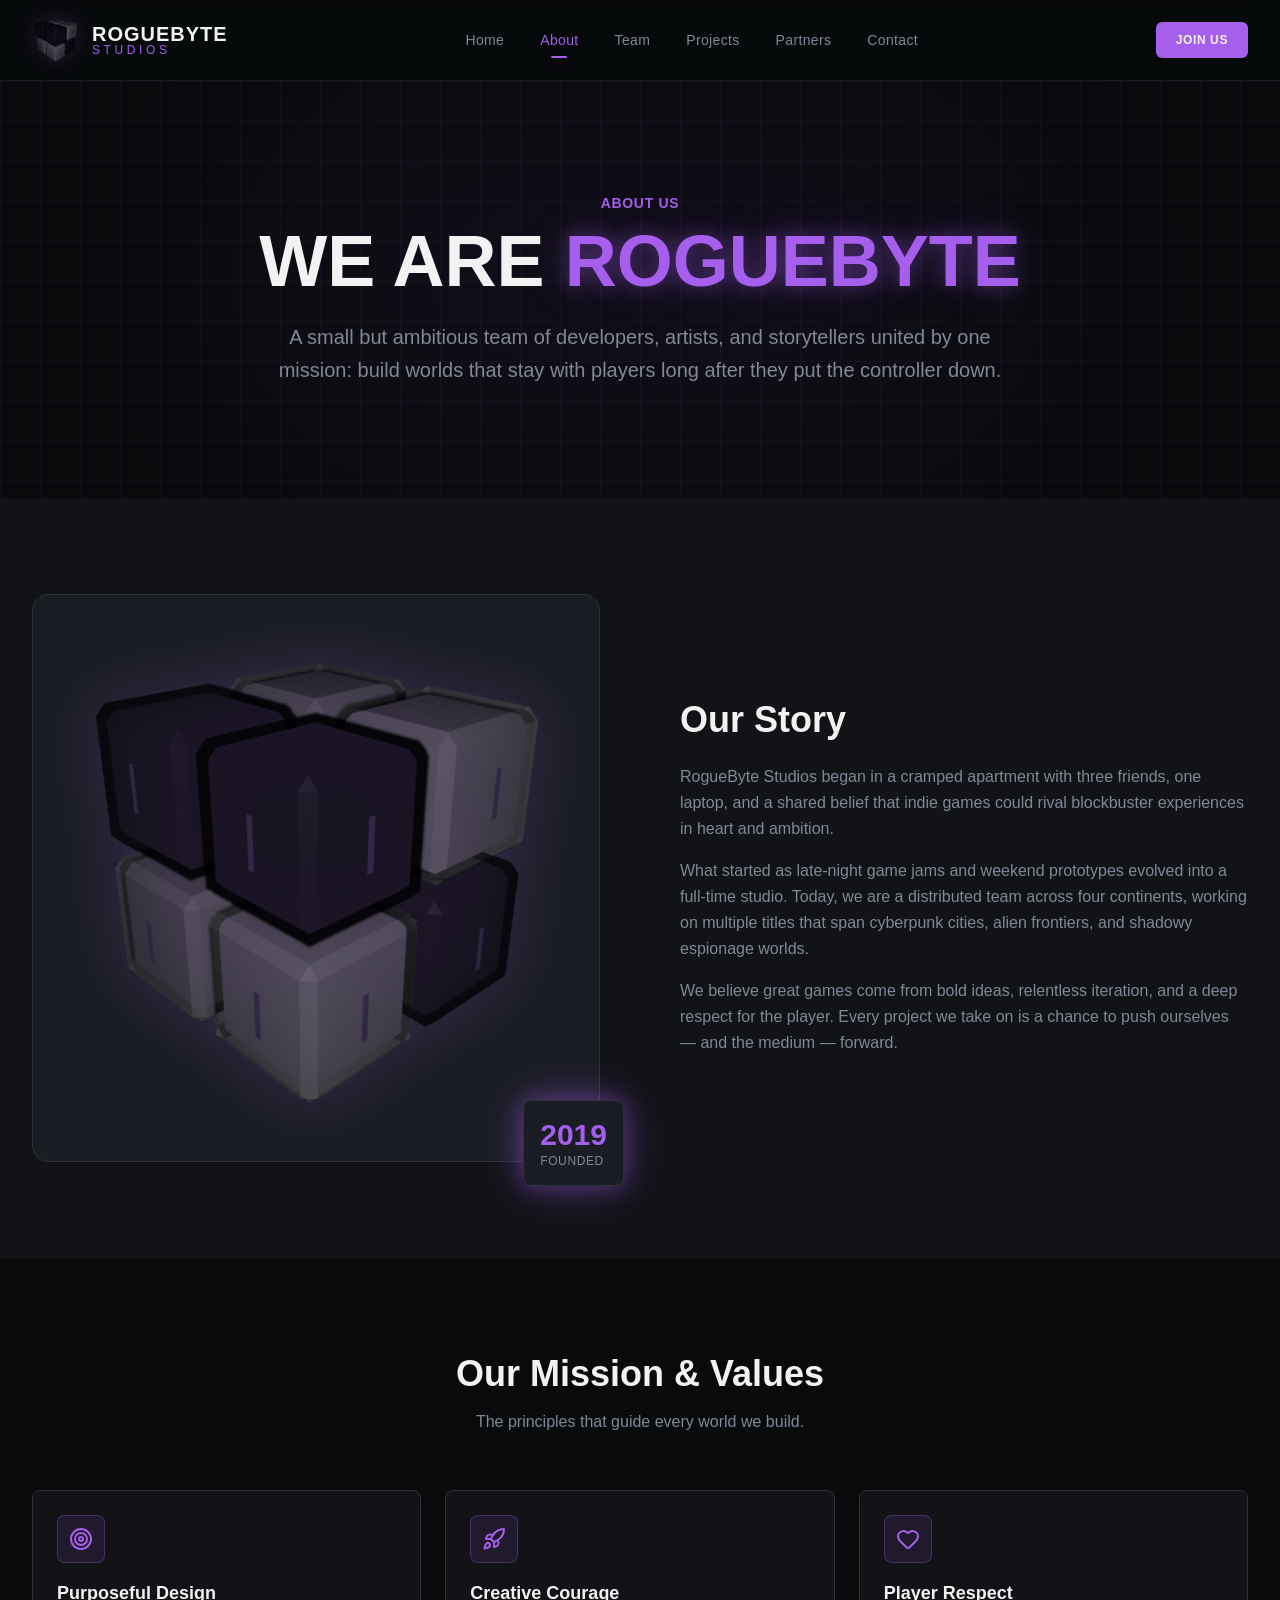
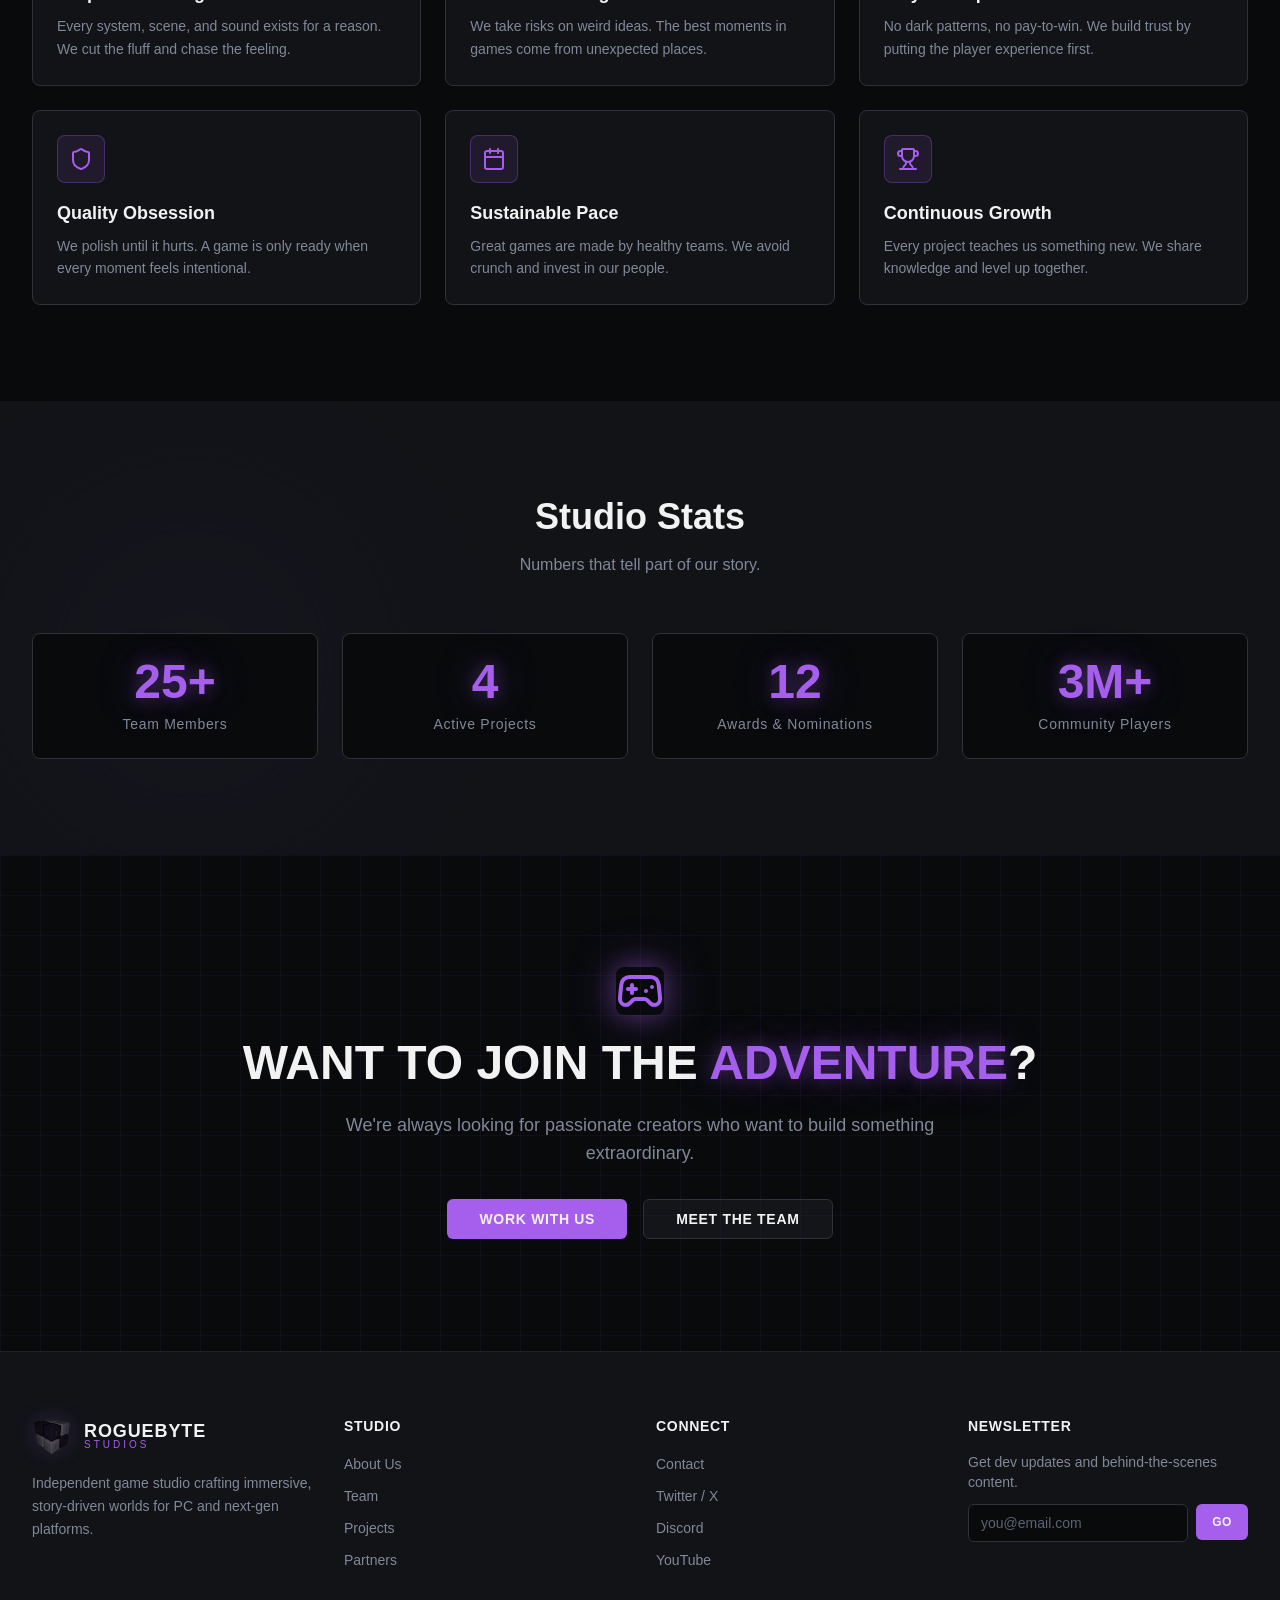
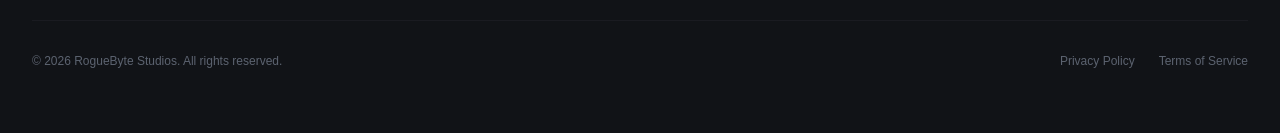
==== about.html @ 10e9f497 "Rename about-us.html to about.html" ====
<!DOCTYPE html>
<!-- saved from url=(0049)https://sg5l47crcqitqgfocecivv1r.macaly.app/about -->
<html lang="en" class="dark"><head><meta http-equiv="Content-Type" content="text/html; charset=UTF-8"><meta name="viewport" content="width=device-width, initial-scale=1"><link rel="preload" as="image" href="./About Us _ RogueByte Studios_files/dsS3dXT-KxPrhpQ8MAcAg.png"><link rel="stylesheet" href="./About Us _ RogueByte Studios_files/index-CAaP8vwr.css" type="text/css" data-precedence="default"><meta property="og:image" content="https://assets.macaly-user-data.dev/ns9c4a48qxypiriq3oab6iw5/sg5l47crcqitqgfocecivv1r/R_U8hVQ95YYHZ8bpPzorj/generated-kdmcrj00.png"><link rel="modulepreload" href="https://sg5l47crcqitqgfocecivv1r.macaly.app/assets/index-DEaZqfjs.js"><link rel="icon" type="image/svg+xml" href="https://sg5l47crcqitqgfocecivv1r.macaly.app/favicon.svg"><link rel="manifest" href="https://sg5l47crcqitqgfocecivv1r.macaly.app/manifest.json"><script>
(async function () {
  setTimeout(() => {
    var badge = document.querySelector("a[data-platform-badge]");
    if (!badge) {
      return;
    }
    badge.style.display = "none";

    // Fetch badge-config
    fetch("https://www.macaly.com" + '/api/badge-config?chatId=' + encodeURIComponent("sg5l47crcqitqgfocecivv1r"))
      .then(function (res) {
        return res.json();
      })
      .then(function (data) {
        // Set badge link and show badge
        if (badge) {
          badge.href = data.link;
          var isTextBadge = typeof data.content === "string" && !!data.content.trim();
          if (isTextBadge) {
            // The default SVG draws its own pill; custom text needs one on the anchor.
            badge.style.cssText += "align-items:center;justify-content:center;border-radius:999px;background:#000;color:#fff;padding:8px 12px;font-family:Arial,sans-serif;font-size:13px;font-weight:600;line-height:16px;max-width:calc(100vw - 20px);overflow:hidden;text-decoration:none;text-overflow:ellipsis;white-space:nowrap;box-shadow:0 8px 24px rgba(0,0,0,0.18);z-index:2147483647;";
            badge.textContent = data.content;
          }
          if (data.badgeVisibility) {
            badge.style.display = isTextBadge ? "inline-flex" : "block";
          }
        }
      });
  }, 200);
})();
</script><script>
(function() {
 var s = document.createElement('script');
 s.src = 'https://www.macaly.com/js/platform-app.js';
 s.defer = true;
 s.setAttribute('data-url', 'https://m.lilstts.com/events');
 document.head.appendChild(s);
})();
</script><script src="./About Us _ RogueByte Studios_files/platform-app.js.stáhnout" defer="" data-url="https://m.lilstts.com/events"></script><link rel="modulepreload" as="script" crossorigin="" href="https://sg5l47crcqitqgfocecivv1r.macaly.app/assets/about-DPTdvjDK.js"><title>About Us | RogueByte Studios</title><meta name="description" content="Learn the story, mission, and values behind RogueByte Studios."><meta property="og:title" content="About Us | RogueByte Studios"><meta property="og:description" content="Learn the story, mission, and values behind RogueByte Studios."></head><body class="bg-rb-bg text-rb-text font-body antialiased"><!--$--><!--/$--><div class="min-h-screen flex flex-col bg-rb-bg text-rb-text"><header class="sticky top-0 z-50 border-b border-rb-border/50 bg-rb-bg/80 backdrop-blur-md"><div class="max-w-7xl mx-auto px-4 sm:px-6 lg:px-8"><div class="flex items-center justify-between h-16 lg:h-20"><a href="https://sg5l47crcqitqgfocecivv1r.macaly.app/" class="flex items-center gap-3 group"><div class="relative w-10 h-10 lg:w-12 lg:h-12"><img alt="RogueByte Studios" class="w-full h-full object-contain drop-shadow-[0_0_10px_hsl(var(--rb-green-glow))] group-hover:drop-shadow-[0_0_18px_hsl(var(--rb-green-glow))] transition-all" src="./About Us _ RogueByte Studios_files/dsS3dXT-KxPrhpQ8MAcAg.png"></div><div class="flex flex-col"><span class="font-display font-bold text-lg lg:text-xl tracking-wider text-rb-text leading-none">ROGUEBYTE</span><span class="font-display text-[10px] lg:text-xs tracking-[0.3em] text-rb-green leading-none">STUDIOS</span></div></a><nav class="hidden lg:flex items-center gap-1"><a href="https://sg5l47crcqitqgfocecivv1r.macaly.app/" class="relative px-4 py-2 text-sm font-medium tracking-wide transition-colors text-rb-text-muted hover:text-rb-text">Home</a><a class="relative px-4 py-2 text-sm font-medium tracking-wide transition-colors text-rb-green active" href="https://sg5l47crcqitqgfocecivv1r.macaly.app/about" data-status="active" aria-current="page">About<span class="absolute bottom-0 left-1/2 -translate-x-1/2 w-4 h-0.5 bg-rb-green rounded-full box-glow"></span></a><a href="https://sg5l47crcqitqgfocecivv1r.macaly.app/team" class="relative px-4 py-2 text-sm font-medium tracking-wide transition-colors text-rb-text-muted hover:text-rb-text">Team</a><a href="https://sg5l47crcqitqgfocecivv1r.macaly.app/projects" class="relative px-4 py-2 text-sm font-medium tracking-wide transition-colors text-rb-text-muted hover:text-rb-text">Projects</a><a href="https://sg5l47crcqitqgfocecivv1r.macaly.app/partners" class="relative px-4 py-2 text-sm font-medium tracking-wide transition-colors text-rb-text-muted hover:text-rb-text">Partners</a><a href="https://sg5l47crcqitqgfocecivv1r.macaly.app/contact" class="relative px-4 py-2 text-sm font-medium tracking-wide transition-colors text-rb-text-muted hover:text-rb-text">Contact</a></nav><div class="hidden lg:block"><a data-slot="button" data-variant="default" data-size="default" href="https://sg5l47crcqitqgfocecivv1r.macaly.app/contact" class="inline-flex shrink-0 items-center justify-center gap-2 rounded-md whitespace-nowrap transition-all outline-none focus-visible:border-ring focus-visible:ring-[3px] focus-visible:ring-ring/50 disabled:pointer-events-none disabled:opacity-50 aria-invalid:border-destructive aria-invalid:ring-destructive/20 dark:aria-invalid:ring-destructive/40 [&amp;_svg]:pointer-events-none [&amp;_svg]:shrink-0 [&amp;_svg:not([class*=&#39;size-&#39;])]:size-4 h-9 py-2 has-[&gt;svg]:px-3 bg-rb-green text-rb-black hover:bg-rb-green-text font-display font-semibold tracking-wider text-xs px-5">JOIN US</a></div><button type="button" class="lg:hidden p-2 text-rb-text-muted hover:text-rb-text" aria-label="Open menu"><svg xmlns="http://www.w3.org/2000/svg" width="24" height="24" viewBox="0 0 24 24" fill="none" stroke="currentColor" stroke-width="2" stroke-linecap="round" stroke-linejoin="round" class="lucide lucide-menu" aria-hidden="true"><path d="M4 5h16"></path><path d="M4 12h16"></path><path d="M4 19h16"></path></svg></button></div></div></header><main class="flex-1"><section class="relative overflow-hidden bg-rb-bg bg-grid py-20 lg:py-28"><div class="absolute top-0 left-1/2 -translate-x-1/2 w-[800px] h-[400px] bg-rb-green-glow rounded-full blur-[120px] opacity-15 pointer-events-none"></div><div class="relative max-w-7xl mx-auto px-4 sm:px-6 lg:px-8 text-center"><p class="text-rb-green font-display font-semibold tracking-wider text-sm mb-3">ABOUT US</p><h1 class="font-display font-black text-4xl sm:text-5xl lg:text-7xl text-rb-text mb-6">WE ARE <span class="text-rb-green text-glow">ROGUEBYTE</span></h1><p class="text-lg sm:text-xl text-rb-text-muted max-w-3xl mx-auto leading-relaxed">A small but ambitious team of developers, artists, and storytellers united by one mission: build worlds that stay with players long after they put the controller down.</p></div></section><section class="py-16 lg:py-24 bg-rb-surface"><div class="max-w-7xl mx-auto px-4 sm:px-6 lg:px-8"><div class="grid lg:grid-cols-2 gap-12 lg:gap-20 items-center"><div class="relative"><div class="aspect-square rounded-2xl border border-rb-border bg-rb-panel overflow-hidden"><img alt="RogueByte Studios" class="w-full h-full object-contain p-8 drop-shadow-[0_0_30px_hsl(var(--rb-green-glow))]" src="./About Us _ RogueByte Studios_files/dsS3dXT-KxPrhpQ8MAcAg.png"></div><div class="absolute -bottom-6 -right-6 bg-rb-panel border border-rb-border rounded-lg p-4 box-glow"><p class="font-display font-bold text-3xl text-rb-green">2019</p><p class="text-xs text-rb-text-muted tracking-wider">FOUNDED</p></div></div><div><h2 class="font-display font-bold text-3xl sm:text-4xl text-rb-text mb-6">Our Story</h2><div class="space-y-4 text-rb-text-muted leading-relaxed"><p>RogueByte Studios began in a cramped apartment with three friends, one laptop, and a shared belief that indie games could rival blockbuster experiences in heart and ambition.</p><p>What started as late-night game jams and weekend prototypes evolved into a full-time studio. Today, we are a distributed team across four continents, working on multiple titles that span cyberpunk cities, alien frontiers, and shadowy espionage worlds.</p><p>We believe great games come from bold ideas, relentless iteration, and a deep respect for the player. Every project we take on is a chance to push ourselves — and the medium — forward.</p></div></div></div></div></section><section class="py-16 lg:py-24 bg-rb-bg"><div class="max-w-7xl mx-auto px-4 sm:px-6 lg:px-8"><div class="text-center max-w-3xl mx-auto mb-14"><h2 class="font-display font-bold text-3xl sm:text-4xl text-rb-text mb-4">Our Mission &amp; Values</h2><p class="text-rb-text-muted">The principles that guide every world we build.</p></div><div class="grid sm:grid-cols-2 lg:grid-cols-3 gap-6"><div class="group p-6 bg-rb-surface border border-rb-border rounded-lg hover:border-rb-green/40 transition-all duration-300 hover:-translate-y-1"><div class="w-12 h-12 rounded-lg bg-rb-green/10 border border-rb-green/30 flex items-center justify-center text-rb-green mb-4 group-hover:box-glow transition-all"><svg xmlns="http://www.w3.org/2000/svg" width="24" height="24" viewBox="0 0 24 24" fill="none" stroke="currentColor" stroke-width="2" stroke-linecap="round" stroke-linejoin="round" class="lucide lucide-target" aria-hidden="true"><circle cx="12" cy="12" r="10"></circle><circle cx="12" cy="12" r="6"></circle><circle cx="12" cy="12" r="2"></circle></svg></div><h3 class="font-display font-bold text-lg text-rb-text mb-2">Purposeful Design</h3><p class="text-sm text-rb-text-muted leading-relaxed">Every system, scene, and sound exists for a reason. We cut the fluff and chase the feeling.</p></div><div class="group p-6 bg-rb-surface border border-rb-border rounded-lg hover:border-rb-green/40 transition-all duration-300 hover:-translate-y-1"><div class="w-12 h-12 rounded-lg bg-rb-green/10 border border-rb-green/30 flex items-center justify-center text-rb-green mb-4 group-hover:box-glow transition-all"><svg xmlns="http://www.w3.org/2000/svg" width="24" height="24" viewBox="0 0 24 24" fill="none" stroke="currentColor" stroke-width="2" stroke-linecap="round" stroke-linejoin="round" class="lucide lucide-rocket" aria-hidden="true"><path d="M12 15v5s3.03-.55 4-2c1.08-1.62 0-5 0-5"></path><path d="M4.5 16.5c-1.5 1.26-2 5-2 5s3.74-.5 5-2c.71-.84.7-2.13-.09-2.91a2.18 2.18 0 0 0-2.91-.09"></path><path d="M9 12a22 22 0 0 1 2-3.95A12.88 12.88 0 0 1 22 2c0 2.72-.78 7.5-6 11a22.4 22.4 0 0 1-4 2z"></path><path d="M9 12H4s.55-3.03 2-4c1.62-1.08 5 .05 5 .05"></path></svg></div><h3 class="font-display font-bold text-lg text-rb-text mb-2">Creative Courage</h3><p class="text-sm text-rb-text-muted leading-relaxed">We take risks on weird ideas. The best moments in games come from unexpected places.</p></div><div class="group p-6 bg-rb-surface border border-rb-border rounded-lg hover:border-rb-green/40 transition-all duration-300 hover:-translate-y-1"><div class="w-12 h-12 rounded-lg bg-rb-green/10 border border-rb-green/30 flex items-center justify-center text-rb-green mb-4 group-hover:box-glow transition-all"><svg xmlns="http://www.w3.org/2000/svg" width="24" height="24" viewBox="0 0 24 24" fill="none" stroke="currentColor" stroke-width="2" stroke-linecap="round" stroke-linejoin="round" class="lucide lucide-heart" aria-hidden="true"><path d="M2 9.5a5.5 5.5 0 0 1 9.591-3.676.56.56 0 0 0 .818 0A5.49 5.49 0 0 1 22 9.5c0 2.29-1.5 4-3 5.5l-5.492 5.313a2 2 0 0 1-3 .019L5 15c-1.5-1.5-3-3.2-3-5.5"></path></svg></div><h3 class="font-display font-bold text-lg text-rb-text mb-2">Player Respect</h3><p class="text-sm text-rb-text-muted leading-relaxed">No dark patterns, no pay-to-win. We build trust by putting the player experience first.</p></div><div class="group p-6 bg-rb-surface border border-rb-border rounded-lg hover:border-rb-green/40 transition-all duration-300 hover:-translate-y-1"><div class="w-12 h-12 rounded-lg bg-rb-green/10 border border-rb-green/30 flex items-center justify-center text-rb-green mb-4 group-hover:box-glow transition-all"><svg xmlns="http://www.w3.org/2000/svg" width="24" height="24" viewBox="0 0 24 24" fill="none" stroke="currentColor" stroke-width="2" stroke-linecap="round" stroke-linejoin="round" class="lucide lucide-shield" aria-hidden="true"><path d="M20 13c0 5-3.5 7.5-7.66 8.95a1 1 0 0 1-.67-.01C7.5 20.5 4 18 4 13V6a1 1 0 0 1 1-1c2 0 4.5-1.2 6.24-2.72a1.17 1.17 0 0 1 1.52 0C14.51 3.81 17 5 19 5a1 1 0 0 1 1 1z"></path></svg></div><h3 class="font-display font-bold text-lg text-rb-text mb-2">Quality Obsession</h3><p class="text-sm text-rb-text-muted leading-relaxed">We polish until it hurts. A game is only ready when every moment feels intentional.</p></div><div class="group p-6 bg-rb-surface border border-rb-border rounded-lg hover:border-rb-green/40 transition-all duration-300 hover:-translate-y-1"><div class="w-12 h-12 rounded-lg bg-rb-green/10 border border-rb-green/30 flex items-center justify-center text-rb-green mb-4 group-hover:box-glow transition-all"><svg xmlns="http://www.w3.org/2000/svg" width="24" height="24" viewBox="0 0 24 24" fill="none" stroke="currentColor" stroke-width="2" stroke-linecap="round" stroke-linejoin="round" class="lucide lucide-calendar" aria-hidden="true"><path d="M8 2v4"></path><path d="M16 2v4"></path><rect width="18" height="18" x="3" y="4" rx="2"></rect><path d="M3 10h18"></path></svg></div><h3 class="font-display font-bold text-lg text-rb-text mb-2">Sustainable Pace</h3><p class="text-sm text-rb-text-muted leading-relaxed">Great games are made by healthy teams. We avoid crunch and invest in our people.</p></div><div class="group p-6 bg-rb-surface border border-rb-border rounded-lg hover:border-rb-green/40 transition-all duration-300 hover:-translate-y-1"><div class="w-12 h-12 rounded-lg bg-rb-green/10 border border-rb-green/30 flex items-center justify-center text-rb-green mb-4 group-hover:box-glow transition-all"><svg xmlns="http://www.w3.org/2000/svg" width="24" height="24" viewBox="0 0 24 24" fill="none" stroke="currentColor" stroke-width="2" stroke-linecap="round" stroke-linejoin="round" class="lucide lucide-trophy" aria-hidden="true"><path d="M10 14.66v1.626a2 2 0 0 1-.976 1.696A5 5 0 0 0 7 21.978"></path><path d="M14 14.66v1.626a2 2 0 0 0 .976 1.696A5 5 0 0 1 17 21.978"></path><path d="M18 9h1.5a1 1 0 0 0 0-5H18"></path><path d="M4 22h16"></path><path d="M6 9a6 6 0 0 0 12 0V3a1 1 0 0 0-1-1H7a1 1 0 0 0-1 1z"></path><path d="M6 9H4.5a1 1 0 0 1 0-5H6"></path></svg></div><h3 class="font-display font-bold text-lg text-rb-text mb-2">Continuous Growth</h3><p class="text-sm text-rb-text-muted leading-relaxed">Every project teaches us something new. We share knowledge and level up together.</p></div></div></div></section><section class="py-16 lg:py-24 bg-rb-surface relative overflow-hidden"><div class="absolute bottom-0 left-0 w-96 h-96 bg-rb-green-glow rounded-full blur-[120px] opacity-10 pointer-events-none"></div><div class="max-w-7xl mx-auto px-4 sm:px-6 lg:px-8 relative"><div class="text-center max-w-3xl mx-auto mb-14"><h2 class="font-display font-bold text-3xl sm:text-4xl text-rb-text mb-4">Studio Stats</h2><p class="text-rb-text-muted">Numbers that tell part of our story.</p></div><div class="grid grid-cols-2 lg:grid-cols-4 gap-6"><div class="p-6 bg-rb-bg border border-rb-border rounded-lg text-center hover:border-rb-green/40 transition-colors"><p class="font-display font-black text-4xl lg:text-5xl text-rb-green text-glow mb-2">25+</p><p class="text-sm text-rb-text-muted tracking-wider">Team Members</p></div><div class="p-6 bg-rb-bg border border-rb-border rounded-lg text-center hover:border-rb-green/40 transition-colors"><p class="font-display font-black text-4xl lg:text-5xl text-rb-green text-glow mb-2">4</p><p class="text-sm text-rb-text-muted tracking-wider">Active Projects</p></div><div class="p-6 bg-rb-bg border border-rb-border rounded-lg text-center hover:border-rb-green/40 transition-colors"><p class="font-display font-black text-4xl lg:text-5xl text-rb-green text-glow mb-2">12</p><p class="text-sm text-rb-text-muted tracking-wider">Awards &amp; Nominations</p></div><div class="p-6 bg-rb-bg border border-rb-border rounded-lg text-center hover:border-rb-green/40 transition-colors"><p class="font-display font-black text-4xl lg:text-5xl text-rb-green text-glow mb-2">3M+</p><p class="text-sm text-rb-text-muted tracking-wider">Community Players</p></div></div></div></section><section class="py-20 lg:py-28 bg-rb-bg bg-grid"><div class="max-w-4xl mx-auto px-4 sm:px-6 lg:px-8 text-center"><svg xmlns="http://www.w3.org/2000/svg" width="24" height="24" viewBox="0 0 24 24" fill="none" stroke="currentColor" stroke-width="2" stroke-linecap="round" stroke-linejoin="round" class="lucide lucide-gamepad2 lucide-gamepad-2 w-12 h-12 text-rb-green mx-auto mb-6 box-glow rounded-lg" aria-hidden="true"><line x1="6" x2="10" y1="11" y2="11"></line><line x1="8" x2="8" y1="9" y2="13"></line><line x1="15" x2="15.01" y1="12" y2="12"></line><line x1="18" x2="18.01" y1="10" y2="10"></line><path d="M17.32 5H6.68a4 4 0 0 0-3.978 3.59c-.006.052-.01.101-.017.152C2.604 9.416 2 14.456 2 16a3 3 0 0 0 3 3c1 0 1.5-.5 2-1l1.414-1.414A2 2 0 0 1 9.828 16h4.344a2 2 0 0 1 1.414.586L17 18c.5.5 1 1 2 1a3 3 0 0 0 3-3c0-1.545-.604-6.584-.685-7.258-.007-.05-.011-.1-.017-.151A4 4 0 0 0 17.32 5z"></path></svg><h2 class="font-display font-black text-3xl sm:text-4xl lg:text-5xl text-rb-text mb-6">WANT TO JOIN THE <span class="text-rb-green text-glow">ADVENTURE</span>?</h2><p class="text-lg text-rb-text-muted mb-8 max-w-2xl mx-auto">We're always looking for passionate creators who want to build something extraordinary.</p><div class="flex flex-col sm:flex-row gap-4 justify-center"><a data-slot="button" data-variant="default" data-size="lg" href="https://sg5l47crcqitqgfocecivv1r.macaly.app/contact" class="inline-flex shrink-0 items-center justify-center gap-2 whitespace-nowrap transition-all outline-none focus-visible:border-ring focus-visible:ring-[3px] focus-visible:ring-ring/50 disabled:pointer-events-none disabled:opacity-50 aria-invalid:border-destructive aria-invalid:ring-destructive/20 dark:aria-invalid:ring-destructive/40 [&amp;_svg]:pointer-events-none [&amp;_svg]:shrink-0 [&amp;_svg:not([class*=&#39;size-&#39;])]:size-4 h-10 rounded-md has-[&gt;svg]:px-4 bg-rb-green text-rb-black hover:bg-rb-green-text font-display font-bold tracking-wider text-sm px-8">WORK WITH US</a><a data-slot="button" data-variant="outline" data-size="lg" href="https://sg5l47crcqitqgfocecivv1r.macaly.app/team" class="inline-flex shrink-0 items-center justify-center gap-2 whitespace-nowrap transition-all outline-none focus-visible:border-ring focus-visible:ring-[3px] focus-visible:ring-ring/50 disabled:pointer-events-none disabled:opacity-50 aria-invalid:border-destructive aria-invalid:ring-destructive/20 dark:aria-invalid:ring-destructive/40 [&amp;_svg]:pointer-events-none [&amp;_svg]:shrink-0 [&amp;_svg:not([class*=&#39;size-&#39;])]:size-4 border bg-background shadow-xs hover:bg-accent dark:border-input dark:bg-input/30 dark:hover:bg-input/50 h-10 rounded-md has-[&gt;svg]:px-4 border-rb-border text-rb-text hover:text-rb-green hover:border-rb-green font-display font-bold tracking-wider text-sm px-8">MEET THE TEAM</a></div></div></section></main><footer class="border-t border-rb-border/50 bg-rb-surface"><div class="max-w-7xl mx-auto px-4 sm:px-6 lg:px-8 py-12 lg:py-16"><div class="grid grid-cols-1 md:grid-cols-2 lg:grid-cols-4 gap-10 lg:gap-8"><div class="lg:col-span-1"><a href="https://sg5l47crcqitqgfocecivv1r.macaly.app/" class="flex items-center gap-3 group"><div class="relative w-10 h-10"><img alt="RogueByte Studios" class="w-full h-full object-contain drop-shadow-[0_0_10px_hsl(var(--rb-green-glow))]" src="./About Us _ RogueByte Studios_files/dsS3dXT-KxPrhpQ8MAcAg.png"></div><div class="flex flex-col"><span class="font-display font-bold text-lg tracking-wider text-rb-text leading-none">ROGUEBYTE</span><span class="font-display text-[10px] tracking-[0.3em] text-rb-green leading-none">STUDIOS</span></div></a><p class="mt-4 text-sm text-rb-text-muted leading-relaxed">Independent game studio crafting immersive, story-driven worlds for PC and next-gen platforms.</p></div><div><h3 class="font-display font-semibold text-sm tracking-wider text-rb-text mb-4">STUDIO</h3><ul class="space-y-2"><li><a class="text-sm text-rb-text-muted hover:text-rb-green transition-colors active" href="https://sg5l47crcqitqgfocecivv1r.macaly.app/about" data-status="active" aria-current="page">About Us</a></li><li><a href="https://sg5l47crcqitqgfocecivv1r.macaly.app/team" class="text-sm text-rb-text-muted hover:text-rb-green transition-colors">Team</a></li><li><a href="https://sg5l47crcqitqgfocecivv1r.macaly.app/projects" class="text-sm text-rb-text-muted hover:text-rb-green transition-colors">Projects</a></li><li><a href="https://sg5l47crcqitqgfocecivv1r.macaly.app/partners" class="text-sm text-rb-text-muted hover:text-rb-green transition-colors">Partners</a></li></ul></div><div><h3 class="font-display font-semibold text-sm tracking-wider text-rb-text mb-4">CONNECT</h3><ul class="space-y-2"><li><a href="https://sg5l47crcqitqgfocecivv1r.macaly.app/contact" class="text-sm text-rb-text-muted hover:text-rb-green transition-colors">Contact</a></li><li><a href="https://twitter.com/" target="_blank" rel="noopener noreferrer" class="text-sm text-rb-text-muted hover:text-rb-green transition-colors">Twitter / X</a></li><li><a href="https://discord.com/" target="_blank" rel="noopener noreferrer" class="text-sm text-rb-text-muted hover:text-rb-green transition-colors">Discord</a></li><li><a href="https://youtube.com/" target="_blank" rel="noopener noreferrer" class="text-sm text-rb-text-muted hover:text-rb-green transition-colors">YouTube</a></li></ul></div><div><h3 class="font-display font-semibold text-sm tracking-wider text-rb-text mb-4">NEWSLETTER</h3><p class="text-sm text-rb-text-muted mb-3">Get dev updates and behind-the-scenes content.</p><form class="flex gap-2"><input placeholder="you@email.com" class="flex-1 bg-rb-bg border border-rb-border rounded-md px-3 py-2 text-sm text-rb-text placeholder:text-rb-text-dim focus:outline-none focus:border-rb-green focus:ring-1 focus:ring-rb-green" type="email"><button data-slot="button" data-variant="default" data-size="default" class="inline-flex shrink-0 items-center justify-center gap-2 rounded-md whitespace-nowrap transition-all outline-none focus-visible:border-ring focus-visible:ring-[3px] focus-visible:ring-ring/50 disabled:pointer-events-none disabled:opacity-50 aria-invalid:border-destructive aria-invalid:ring-destructive/20 dark:aria-invalid:ring-destructive/40 [&amp;_svg]:pointer-events-none [&amp;_svg]:shrink-0 [&amp;_svg:not([class*=&#39;size-&#39;])]:size-4 h-9 py-2 has-[&gt;svg]:px-3 bg-rb-green text-rb-black hover:bg-rb-green-text font-display font-semibold text-xs tracking-wider px-4" type="submit">GO</button></form></div></div><div class="mt-12 pt-8 border-t border-rb-border/30 flex flex-col md:flex-row items-center justify-between gap-4"><p class="text-xs text-rb-text-dim">© 2026 RogueByte Studios. All rights reserved.</p><div class="flex items-center gap-6"><a href="https://sg5l47crcqitqgfocecivv1r.macaly.app/contact" class="text-xs text-rb-text-dim hover:text-rb-green transition-colors">Privacy Policy</a><a href="https://sg5l47crcqitqgfocecivv1r.macaly.app/contact" class="text-xs text-rb-text-dim hover:text-rb-green transition-colors">Terms of Service</a></div></div></div></footer></div><a data-platform-badge="true" style="position: fixed; bottom: 10px; right: 10px; cursor: pointer; display: block;" href="https://www.macaly.com/?utm_source=app&amp;utm_medium=badge&amp;utm_campaign=made_in_macaly&amp;utm_content=sg5l47crcqitqgfocecivv1r" target="_blank" rel="noopener noreferrer"><svg width="144" height="32" fill="none" xmlns="http://www.w3.org/2000/svg"><rect width="144" height="32" rx="8" fill="#000" style="fill:#000;fill-opacity:1"></rect><path d="M88.712 20.5h-1.565v-9.728h1.903l3.327 6.415 3.313-6.415h1.861V20.5h-1.565v-6.979l-3.03 5.851h-1.213l-3.031-5.85V20.5Zm12.568.141c-1.48 0-2.424-.888-2.424-2.115 0-1.31.846-2.143 2.608-2.143h1.818v-.267c0-.917-.535-1.382-1.409-1.382-.734 0-1.283.395-1.41 1.057h-1.565c.17-1.438 1.353-2.425 3.017-2.425 1.79 0 2.932 1.058 2.932 2.792V20.5h-1.508v-.775c-.437.578-1.199.916-2.059.916Zm.311-1.283c1.043 0 1.691-.648 1.691-1.79v-.043h-1.677c-.846 0-1.199.31-1.199.889 0 .606.437.944 1.185.944Zm7.863 1.283c-2.058 0-3.651-1.593-3.651-3.637 0-2.045 1.593-3.638 3.651-3.638 1.804 0 3.242 1.241 3.539 2.947h-1.608c-.267-.874-.972-1.48-1.931-1.48-1.184 0-2.087.944-2.087 2.17 0 1.213.903 2.172 2.087 2.172.959 0 1.664-.62 1.931-1.48h1.608c-.282 1.691-1.735 2.946-3.539 2.946Zm6.778 0c-1.48 0-2.425-.888-2.425-2.115 0-1.31.846-2.143 2.608-2.143h1.819v-.267c0-.917-.536-1.382-1.41-1.382-.733 0-1.283.395-1.41 1.057h-1.565c.17-1.438 1.354-2.425 3.017-2.425 1.791 0 2.933 1.058 2.933 2.792V20.5h-1.509v-.775c-.437.578-1.198.916-2.058.916Zm.31-1.283c1.043 0 1.692-.648 1.692-1.79v-.043h-1.678c-.846 0-1.198.31-1.198.889 0 .606.437.944 1.184.944Zm6.243 1.142h-1.565v-9.728h1.565V20.5Zm4.099 2.763h-1.649l1.113-2.749-2.833-7.007h1.691l2.002 5.203 1.974-5.203h1.664l-3.962 9.756ZM13.383 20.5h-1.565v-9.728h1.903l3.327 6.415 3.313-6.415h1.86V20.5h-1.564v-6.979l-3.031 5.851h-1.212l-3.032-5.85V20.5Zm12.568.141c-1.48 0-2.425-.888-2.425-2.115 0-1.31.846-2.143 2.609-2.143h1.818v-.267c0-.917-.535-1.382-1.41-1.382-.733 0-1.282.395-1.41 1.057H23.57c.169-1.438 1.353-2.425 3.017-2.425 1.79 0 2.932 1.058 2.932 2.792V20.5H28.01v-.775c-.437.578-1.199.916-2.059.916Zm.31-1.283c1.044 0 1.692-.648 1.692-1.79v-.043h-1.677c-.846 0-1.199.31-1.199.889 0 .606.437.944 1.184.944Zm7.737 1.283c-2.002 0-3.524-1.593-3.524-3.637 0-2.045 1.522-3.638 3.524-3.638.945 0 1.748.367 2.27 1.001v-3.595h1.565V20.5h-1.495v-.93c-.507.676-1.353 1.071-2.34 1.071Zm.17-1.48c1.226 0 2.114-.903 2.114-2.157 0-1.255-.888-2.171-2.115-2.171-1.226 0-2.129.916-2.129 2.17 0 1.255.903 2.158 2.13 2.158Zm8.313 1.48c-2.058 0-3.623-1.607-3.623-3.637 0-2.045 1.565-3.638 3.553-3.638 2.044 0 3.496 1.523 3.496 3.595 0 .17 0 .353-.028.522h-5.47c.183 1.142.972 1.79 2.072 1.79.874 0 1.537-.437 1.847-1.1h1.607c-.536 1.523-1.903 2.468-3.454 2.468Zm-.084-5.921c-.973 0-1.72.606-1.946 1.621h3.863c-.127-.944-.86-1.621-1.917-1.621Zm8.551-2.312c-.521 0-.902-.38-.902-.888 0-.522.38-.903.902-.903s.902.381.902.903c0 .507-.38.888-.902.888Zm.776 8.092h-1.565v-6.993h1.565V20.5Zm3.07 0h-1.565v-6.993h1.494v.72c.452-.536 1.17-.86 2.059-.86 1.72 0 2.946 1.226 2.946 3.157V20.5h-1.565v-3.835c0-1.142-.62-1.818-1.635-1.818-1.043 0-1.734.705-1.734 1.818V20.5ZM131.313 20.59h-.145v-.73h-.265v-.138h.675v.139h-.265v.73Zm.492 0h-.14v-.868h.17l.297.573.296-.573h.166v.869h-.14v-.623l-.271.522h-.108l-.27-.522v.623ZM70.724 10.036c.31-.177.69-.177 1 0l3.024 1.728-4.39 2.51c-1.176.67-1.176 2.365 0 3.037l4.39 2.509-3.024 1.728c-.31.177-.69.177-1 0l-2.517-1.438a1.008 1.008 0 0 1-.508-.874v-6.888c0-.361.194-.695.508-.874l2.517-1.438Zm7.05 0c.309-.177.689-.177.998 0l2.518 1.438c.314.18.507.513.507.874v6.888c0 .361-.194.695-.507.874l-2.518 1.438c-.309.177-.69.177-.999 0l-3.025-1.728 4.39-2.509c1.176-.672 1.176-2.366 0-3.038l-4.39-2.509 3.025-1.728Zm-6.55 4.749a1.008 1.008 0 1 1-.002 2.015 1.008 1.008 0 0 1 .002-2.015Zm7.048 0a1.008 1.008 0 1 1 0 2.015 1.008 1.008 0 0 1 0-2.015Z" fill="#fff" style="fill:#fff;fill-opacity:1"></path></svg></a></body></html>
---- About Us _ RogueByte Studios_files/index-CAaP8vwr.css ----
@layer properties{@supports (((-webkit-hyphens:none)) and (not (margin-trim:inline))) or ((-moz-orient:inline) and (not (color:rgb(from red r g b)))){*,:before,:after,::backdrop{--tw-translate-x:0;--tw-translate-y:0;--tw-translate-z:0;--tw-rotate-x:initial;--tw-rotate-y:initial;--tw-rotate-z:initial;--tw-skew-x:initial;--tw-skew-y:initial;--tw-space-y-reverse:0;--tw-space-x-reverse:0;--tw-border-style:solid;--tw-gradient-position:initial;--tw-gradient-from:#0000;--tw-gradient-via:#0000;--tw-gradient-to:#0000;--tw-gradient-stops:initial;--tw-gradient-via-stops:initial;--tw-gradient-from-position:0%;--tw-gradient-via-position:50%;--tw-gradient-to-position:100%;--tw-leading:initial;--tw-font-weight:initial;--tw-tracking:initial;--tw-ordinal:initial;--tw-slashed-zero:initial;--tw-numeric-figure:initial;--tw-numeric-spacing:initial;--tw-numeric-fraction:initial;--tw-shadow:0 0 #0000;--tw-shadow-color:initial;--tw-shadow-alpha:100%;--tw-inset-shadow:0 0 #0000;--tw-inset-shadow-color:initial;--tw-inset-shadow-alpha:100%;--tw-ring-color:initial;--tw-ring-shadow:0 0 #0000;--tw-inset-ring-color:initial;--tw-inset-ring-shadow:0 0 #0000;--tw-ring-inset:initial;--tw-ring-offset-width:0px;--tw-ring-offset-color:#fff;--tw-ring-offset-shadow:0 0 #0000;--tw-outline-style:solid;--tw-blur:initial;--tw-brightness:initial;--tw-contrast:initial;--tw-grayscale:initial;--tw-hue-rotate:initial;--tw-invert:initial;--tw-opacity:initial;--tw-saturate:initial;--tw-sepia:initial;--tw-drop-shadow:initial;--tw-drop-shadow-color:initial;--tw-drop-shadow-alpha:100%;--tw-drop-shadow-size:initial;--tw-backdrop-blur:initial;--tw-backdrop-brightness:initial;--tw-backdrop-contrast:initial;--tw-backdrop-grayscale:initial;--tw-backdrop-hue-rotate:initial;--tw-backdrop-invert:initial;--tw-backdrop-opacity:initial;--tw-backdrop-saturate:initial;--tw-backdrop-sepia:initial;--tw-duration:initial;--tw-ease:initial;--tw-content:"";--tw-animation-delay:0s;--tw-animation-direction:normal;--tw-animation-duration:initial;--tw-animation-fill-mode:none;--tw-animation-iteration-count:1;--tw-enter-blur:0;--tw-enter-opacity:1;--tw-enter-rotate:0;--tw-enter-scale:1;--tw-enter-translate-x:0;--tw-enter-translate-y:0;--tw-exit-blur:0;--tw-exit-opacity:1;--tw-exit-rotate:0;--tw-exit-scale:1;--tw-exit-translate-x:0;--tw-exit-translate-y:0}}}@layer theme{:root,:host{--font-sans:ui-sans-serif, system-ui, sans-serif, "Apple Color Emoji", "Segoe UI Emoji", "Segoe UI Symbol", "Noto Color Emoji";--font-mono:ui-monospace, SFMono-Regular, Menlo, Monaco, Consolas, "Liberation Mono", "Courier New", monospace;--color-black:#000;--color-white:#fff;--spacing:.25rem;--container-xs:20rem;--container-sm:24rem;--container-md:28rem;--container-lg:32rem;--container-xl:36rem;--container-2xl:42rem;--container-3xl:48rem;--container-4xl:56rem;--container-7xl:80rem;--text-xs:.75rem;--text-xs--line-height:calc(1 / .75);--text-sm:.875rem;--text-sm--line-height:calc(1.25 / .875);--text-base:1rem;--text-base--line-height: 1.5 ;--text-lg:1.125rem;--text-lg--line-height:calc(1.75 / 1.125);--text-xl:1.25rem;--text-xl--line-height:calc(1.75 / 1.25);--text-2xl:1.5rem;--text-2xl--line-height:calc(2 / 1.5);--text-3xl:1.875rem;--text-3xl--line-height: 1.2 ;--text-4xl:2.25rem;--text-4xl--line-height:calc(2.5 / 2.25);--text-5xl:3rem;--text-5xl--line-height:1;--text-6xl:3.75rem;--text-6xl--line-height:1;--text-7xl:4.5rem;--text-7xl--line-height:1;--text-8xl:6rem;--text-8xl--line-height:1;--font-weight-normal:400;--font-weight-medium:500;--font-weight-semibold:600;--font-weight-bold:700;--font-weight-black:900;--tracking-tight:-.025em;--tracking-wide:.025em;--tracking-wider:.05em;--tracking-widest:.1em;--leading-snug:1.375;--leading-normal:1.5;--leading-relaxed:1.625;--radius-xs:.125rem;--radius-2xl:1rem;--ease-in-out:cubic-bezier(.4, 0, .2, 1);--animate-spin:spin 1s linear infinite;--animate-pulse:pulse 2s cubic-bezier(.4, 0, .6, 1) infinite;--blur-md:12px;--aspect-video:16 / 9;--default-transition-duration:.15s;--default-transition-timing-function:cubic-bezier(.4, 0, .2, 1);--default-font-family:var(--font-sans);--default-mono-font-family:var(--font-mono);--color-border:hsl(var(--border))}}@layer base{*,:after,:before,::backdrop{box-sizing:border-box;border:0 solid;margin:0;padding:0}::file-selector-button{box-sizing:border-box;border:0 solid;margin:0;padding:0}html,:host{-webkit-text-size-adjust:100%;tab-size:4;line-height:1.5;font-family:var(--default-font-family,ui-sans-serif, system-ui, sans-serif, "Apple Color Emoji", "Segoe UI Emoji", "Segoe UI Symbol", "Noto Color Emoji");font-feature-settings:var(--default-font-feature-settings,normal);font-variation-settings:var(--default-font-variation-settings,normal);-webkit-tap-highlight-color:transparent}hr{height:0;color:inherit;border-top-width:1px}abbr:where([title]){-webkit-text-decoration:underline dotted;text-decoration:underline dotted}h1,h2,h3,h4,h5,h6{font-size:inherit;font-weight:inherit}a{color:inherit;-webkit-text-decoration:inherit;text-decoration:inherit}b,strong{font-weight:bolder}code,kbd,samp,pre{font-family:var(--default-mono-font-family,ui-monospace, SFMono-Regular, Menlo, Monaco, Consolas, "Liberation Mono", "Courier New", monospace);font-feature-settings:var(--default-mono-font-feature-settings,normal);font-variation-settings:var(--default-mono-font-variation-settings,normal);font-size:1em}small{font-size:80%}sub,sup{vertical-align:baseline;font-size:75%;line-height:0;position:relative}sub{bottom:-.25em}sup{top:-.5em}table{text-indent:0;border-color:inherit;border-collapse:collapse}:-moz-focusring{outline:auto}progress{vertical-align:baseline}summary{display:list-item}ol,ul,menu{list-style:none}img,svg,video,canvas,audio,iframe,embed,object{vertical-align:middle;display:block}img,video{max-width:100%;height:auto}button,input,select,optgroup,textarea{font:inherit;font-feature-settings:inherit;font-variation-settings:inherit;letter-spacing:inherit;color:inherit;opacity:1;background-color:#0000;border-radius:0}::file-selector-button{font:inherit;font-feature-settings:inherit;font-variation-settings:inherit;letter-spacing:inherit;color:inherit;opacity:1;background-color:#0000;border-radius:0}:where(select:is([multiple],[size])) optgroup{font-weight:bolder}:where(select:is([multiple],[size])) optgroup option{padding-inline-start:20px}::file-selector-button{margin-inline-end:4px}::placeholder{opacity:1}@supports (not ((-webkit-appearance:-apple-pay-button))) or (contain-intrinsic-size:1px){::placeholder{color:currentColor}@supports (color:color-mix(in lab,red,red)){::placeholder{color:color-mix(in oklab,currentcolor 50%,transparent)}}}textarea{resize:vertical}::-webkit-search-decoration{-webkit-appearance:none}::-webkit-date-and-time-value{min-height:1lh;text-align:inherit}::-webkit-datetime-edit{display:inline-flex}::-webkit-datetime-edit-fields-wrapper{padding:0}::-webkit-datetime-edit{padding-block:0}::-webkit-datetime-edit-year-field{padding-block:0}::-webkit-datetime-edit-month-field{padding-block:0}::-webkit-datetime-edit-day-field{padding-block:0}::-webkit-datetime-edit-hour-field{padding-block:0}::-webkit-datetime-edit-minute-field{padding-block:0}::-webkit-datetime-edit-second-field{padding-block:0}::-webkit-datetime-edit-millisecond-field{padding-block:0}::-webkit-datetime-edit-meridiem-field{padding-block:0}::-webkit-calendar-picker-indicator{line-height:1}:-moz-ui-invalid{box-shadow:none}button,input:where([type=button],[type=reset],[type=submit]){appearance:button}::file-selector-button{appearance:button}::-webkit-inner-spin-button{height:auto}::-webkit-outer-spin-button{height:auto}[hidden]:where(:not([hidden=until-found])){display:none!important}*{border-color:hsl(var(--border));outline-color:hsl(var(--ring))}@supports (color:color-mix(in lab,red,red)){*{outline-color:color-mix(in oklab,hsl(var(--ring)) 50%,transparent)}}body{background-color:hsl(var(--background));color:hsl(var(--foreground))}}@layer components;@layer utilities{.\@container\/card-header{container:card-header/inline-size}.\@container\/field-group{container:field-group/inline-size}.pointer-events-none{pointer-events:none}.invisible{visibility:hidden}.visible{visibility:visible}.sr-only{clip-path:inset(50%);white-space:nowrap;border-width:0;width:1px;height:1px;margin:-1px;padding:0;position:absolute;overflow:hidden}.absolute{position:absolute}.fixed{position:fixed}.relative{position:relative}.sticky{position:sticky}.-inset-8{inset:calc(var(--spacing) * -8)}.inset-0{inset:calc(var(--spacing) * 0)}.inset-x-0{inset-inline:calc(var(--spacing) * 0)}.inset-y-0{inset-block:calc(var(--spacing) * 0)}.start{inset-inline-start:var(--spacing)}.-top-12{top:calc(var(--spacing) * -12)}.top-0{top:calc(var(--spacing) * 0)}.top-1\.5{top:calc(var(--spacing) * 1.5)}.top-1\/2{top:50%}.top-3\.5{top:calc(var(--spacing) * 3.5)}.top-4{top:calc(var(--spacing) * 4)}.top-\[1px\]{top:1px}.top-\[50\%\]{top:50%}.top-\[60\%\]{top:60%}.top-full{top:100%}.-right-6{right:calc(var(--spacing) * -6)}.-right-12{right:calc(var(--spacing) * -12)}.right-0{right:calc(var(--spacing) * 0)}.right-1{right:calc(var(--spacing) * 1)}.right-2{right:calc(var(--spacing) * 2)}.right-3{right:calc(var(--spacing) * 3)}.right-3\.5{right:calc(var(--spacing) * 3.5)}.right-4{right:calc(var(--spacing) * 4)}.-bottom-6{bottom:calc(var(--spacing) * -6)}.-bottom-12{bottom:calc(var(--spacing) * -12)}.bottom-0{bottom:calc(var(--spacing) * 0)}.-left-12{left:calc(var(--spacing) * -12)}.left-0{left:calc(var(--spacing) * 0)}.left-1\/2{left:50%}.left-2{left:calc(var(--spacing) * 2)}.left-\[50\%\]{left:50%}.isolate{isolation:isolate}.z-10{z-index:10}.z-20{z-index:20}.z-50{z-index:50}.z-\[1\]{z-index:1}.order-1{order:1}.order-2{order:2}.order-first{order:-9999}.order-last{order:9999}.col-start-2{grid-column-start:2}.row-span-2{grid-row:span 2/span 2}.row-start-1{grid-row-start:1}.m-0\!{margin:calc(var(--spacing) * 0)!important}.-mx-1{margin-inline:calc(var(--spacing) * -1)}.mx-2{margin-inline:calc(var(--spacing) * 2)}.mx-3\.5{margin-inline:calc(var(--spacing) * 3.5)}.mx-auto{margin-inline:auto}.-my-2{margin-block:calc(var(--spacing) * -2)}.my-0{margin-block:calc(var(--spacing) * 0)}.my-0\.5{margin-block:calc(var(--spacing) * .5)}.my-1{margin-block:calc(var(--spacing) * 1)}.-mt-4{margin-top:calc(var(--spacing) * -4)}.mt-1{margin-top:calc(var(--spacing) * 1)}.mt-1\.5{margin-top:calc(var(--spacing) * 1.5)}.mt-2{margin-top:calc(var(--spacing) * 2)}.mt-3{margin-top:calc(var(--spacing) * 3)}.mt-4{margin-top:calc(var(--spacing) * 4)}.mt-6{margin-top:calc(var(--spacing) * 6)}.mt-8{margin-top:calc(var(--spacing) * 8)}.mt-10{margin-top:calc(var(--spacing) * 10)}.mt-12{margin-top:calc(var(--spacing) * 12)}.mt-auto{margin-top:auto}.mr-2{margin-right:calc(var(--spacing) * 2)}.mb-1{margin-bottom:calc(var(--spacing) * 1)}.mb-2{margin-bottom:calc(var(--spacing) * 2)}.mb-3{margin-bottom:calc(var(--spacing) * 3)}.mb-4{margin-bottom:calc(var(--spacing) * 4)}.mb-6{margin-bottom:calc(var(--spacing) * 6)}.mb-8{margin-bottom:calc(var(--spacing) * 8)}.mb-12{margin-bottom:calc(var(--spacing) * 12)}.mb-14{margin-bottom:calc(var(--spacing) * 14)}.mb-16{margin-bottom:calc(var(--spacing) * 16)}.-ml-1{margin-left:calc(var(--spacing) * -1)}.-ml-4{margin-left:calc(var(--spacing) * -4)}.ml-1{margin-left:calc(var(--spacing) * 1)}.ml-2{margin-left:calc(var(--spacing) * 2)}.ml-4{margin-left:calc(var(--spacing) * 4)}.ml-auto{margin-left:auto}.line-clamp-1{-webkit-line-clamp:1;-webkit-box-orient:vertical;display:-webkit-box;overflow:hidden}.line-clamp-2{-webkit-line-clamp:2;-webkit-box-orient:vertical;display:-webkit-box;overflow:hidden}.block{display:block}.flex{display:flex}.grid{display:grid}.hidden{display:none}.inline-flex{display:inline-flex}.table{display:table}.table-caption{display:table-caption}.table-cell{display:table-cell}.table-row{display:table-row}.field-sizing-content{field-sizing:content}.aspect-square{aspect-ratio:1}.aspect-video{aspect-ratio:var(--aspect-video)}.size-\(--cell-size\){width:var(--cell-size);height:var(--cell-size)}.size-2{width:calc(var(--spacing) * 2);height:calc(var(--spacing) * 2)}.size-2\.5{width:calc(var(--spacing) * 2.5);height:calc(var(--spacing) * 2.5)}.size-3{width:calc(var(--spacing) * 3);height:calc(var(--spacing) * 3)}.size-3\.5{width:calc(var(--spacing) * 3.5);height:calc(var(--spacing) * 3.5)}.size-4{width:calc(var(--spacing) * 4);height:calc(var(--spacing) * 4)}.size-6{width:calc(var(--spacing) * 6);height:calc(var(--spacing) * 6)}.size-7{width:calc(var(--spacing) * 7);height:calc(var(--spacing) * 7)}.size-8{width:calc(var(--spacing) * 8);height:calc(var(--spacing) * 8)}.size-9{width:calc(var(--spacing) * 9);height:calc(var(--spacing) * 9)}.size-10{width:calc(var(--spacing) * 10);height:calc(var(--spacing) * 10)}.size-16{width:calc(var(--spacing) * 16);height:calc(var(--spacing) * 16)}.size-auto{width:auto;height:auto}.size-full{width:100%;height:100%}.h-\(--cell-size\){height:var(--cell-size)}.h-0\.5{height:calc(var(--spacing) * .5)}.h-1{height:calc(var(--spacing) * 1)}.h-1\.5{height:calc(var(--spacing) * 1.5)}.h-2{height:calc(var(--spacing) * 2)}.h-2\.5{height:calc(var(--spacing) * 2.5)}.h-4{height:calc(var(--spacing) * 4)}.h-5{height:calc(var(--spacing) * 5)}.h-6{height:calc(var(--spacing) * 6)}.h-7{height:calc(var(--spacing) * 7)}.h-8{height:calc(var(--spacing) * 8)}.h-9{height:calc(var(--spacing) * 9)}.h-10{height:calc(var(--spacing) * 10)}.h-12{height:calc(var(--spacing) * 12)}.h-16{height:calc(var(--spacing) * 16)}.h-20{height:calc(var(--spacing) * 20)}.h-72{height:calc(var(--spacing) * 72)}.h-96{height:calc(var(--spacing) * 96)}.h-\[400px\]{height:400px}.h-\[600px\]{height:600px}.h-\[calc\(--spacing\(5\.5\)\)\]{height:calc(calc(var(--spacing) * 5.5))}.h-\[calc\(100\%-1px\)\]{height:calc(100% - 1px)}.h-\[var\(--radix-navigation-menu-viewport-height\)\]{height:var(--radix-navigation-menu-viewport-height)}.h-\[var\(--radix-select-trigger-height\)\]{height:var(--radix-select-trigger-height)}.h-auto{height:auto}.h-full{height:100%}.h-px{height:1px}.h-screen{height:100vh}.h-svh{height:100svh}.max-h-\(--radix-context-menu-content-available-height\){max-height:var(--radix-context-menu-content-available-height)}.max-h-\(--radix-dropdown-menu-content-available-height\){max-height:var(--radix-dropdown-menu-content-available-height)}.max-h-\(--radix-select-content-available-height\){max-height:var(--radix-select-content-available-height)}.max-h-96{max-height:calc(var(--spacing) * 96)}.max-h-\[300px\]{max-height:300px}.max-h-\[min\(calc\(--spacing\(96\)---spacing\(9\)\)\,calc\(var\(--available-height\)---spacing\(9\)\)\)\]{max-height:min(calc(calc(var(--spacing) * 96) - calc(var(--spacing) * 9)),calc(var(--available-height) - calc(var(--spacing) * 9)))}.min-h-0{min-height:calc(var(--spacing) * 0)}.min-h-4{min-height:calc(var(--spacing) * 4)}.min-h-9{min-height:calc(var(--spacing) * 9)}.min-h-16{min-height:calc(var(--spacing) * 16)}.min-h-screen{min-height:100vh}.min-h-svh{min-height:100svh}.w-\(--anchor-width\){width:var(--anchor-width)}.w-\(--cell-size\){width:var(--cell-size)}.w-\(--sidebar-width\){width:var(--sidebar-width)}.w-0{width:calc(var(--spacing) * 0)}.w-1{width:calc(var(--spacing) * 1)}.w-1\.5{width:calc(var(--spacing) * 1.5)}.w-2{width:calc(var(--spacing) * 2)}.w-2\.5{width:calc(var(--spacing) * 2.5)}.w-3{width:calc(var(--spacing) * 3)}.w-3\/4{width:75%}.w-4{width:calc(var(--spacing) * 4)}.w-5{width:calc(var(--spacing) * 5)}.w-6{width:calc(var(--spacing) * 6)}.w-8{width:calc(var(--spacing) * 8)}.w-9{width:calc(var(--spacing) * 9)}.w-10{width:calc(var(--spacing) * 10)}.w-12{width:calc(var(--spacing) * 12)}.w-16{width:calc(var(--spacing) * 16)}.w-20{width:calc(var(--spacing) * 20)}.w-64{width:calc(var(--spacing) * 64)}.w-72{width:calc(var(--spacing) * 72)}.w-96{width:calc(var(--spacing) * 96)}.w-\[100px\]{width:100px}.w-\[600px\]{width:600px}.w-\[800px\]{width:800px}.w-auto{width:auto}.w-fit{width:fit-content}.w-full{width:100%}.w-max{width:max-content}.w-px{width:1px}.max-w-\(--available-width\){max-width:var(--available-width)}.max-w-\(--skeleton-width\){max-width:var(--skeleton-width)}.max-w-2xl{max-width:var(--container-2xl)}.max-w-3xl{max-width:var(--container-3xl)}.max-w-4xl{max-width:var(--container-4xl)}.max-w-7xl{max-width:var(--container-7xl)}.max-w-\[calc\(100\%-2rem\)\]{max-width:calc(100% - 2rem)}.max-w-max{max-width:max-content}.max-w-md{max-width:var(--container-md)}.max-w-sm{max-width:var(--container-sm)}.max-w-xl{max-width:var(--container-xl)}.min-w-\(--cell-size\){min-width:var(--cell-size)}.min-w-0{min-width:calc(var(--spacing) * 0)}.min-w-5{min-width:calc(var(--spacing) * 5)}.min-w-8{min-width:calc(var(--spacing) * 8)}.min-w-9{min-width:calc(var(--spacing) * 9)}.min-w-10{min-width:calc(var(--spacing) * 10)}.min-w-16{min-width:calc(var(--spacing) * 16)}.min-w-\[8rem\]{min-width:8rem}.min-w-\[12rem\]{min-width:12rem}.min-w-\[calc\(var\(--anchor-width\)\+--spacing\(7\)\)\]{min-width:calc(var(--anchor-width) + calc(var(--spacing) * 7))}.min-w-\[var\(--radix-select-trigger-width\)\]{min-width:var(--radix-select-trigger-width)}.flex-1{flex:1}.shrink-0{flex-shrink:0}.grow{flex-grow:1}.grow-0{flex-grow:0}.basis-full{flex-basis:100%}.caption-bottom{caption-side:bottom}.border-collapse{border-collapse:collapse}.origin-\(--radix-context-menu-content-transform-origin\){transform-origin:var(--radix-context-menu-content-transform-origin)}.origin-\(--radix-dropdown-menu-content-transform-origin\){transform-origin:var(--radix-dropdown-menu-content-transform-origin)}.origin-\(--radix-hover-card-content-transform-origin\){transform-origin:var(--radix-hover-card-content-transform-origin)}.origin-\(--radix-menubar-content-transform-origin\){transform-origin:var(--radix-menubar-content-transform-origin)}.origin-\(--radix-popover-content-transform-origin\){transform-origin:var(--radix-popover-content-transform-origin)}.origin-\(--radix-select-content-transform-origin\){transform-origin:var(--radix-select-content-transform-origin)}.origin-\(--radix-tooltip-content-transform-origin\){transform-origin:var(--radix-tooltip-content-transform-origin)}.origin-\(--transform-origin\){transform-origin:var(--transform-origin)}.-translate-x-1\/2{--tw-translate-x: -50% ;translate:var(--tw-translate-x) var(--tw-translate-y)}.-translate-x-px{--tw-translate-x:-1px;translate:var(--tw-translate-x) var(--tw-translate-y)}.translate-x-\[-50\%\]{--tw-translate-x:-50%;translate:var(--tw-translate-x) var(--tw-translate-y)}.translate-x-px{--tw-translate-x:1px;translate:var(--tw-translate-x) var(--tw-translate-y)}.-translate-y-1\/2{--tw-translate-y: -50% ;translate:var(--tw-translate-x) var(--tw-translate-y)}.translate-y-0\.5{--tw-translate-y:calc(var(--spacing) * .5);translate:var(--tw-translate-x) var(--tw-translate-y)}.translate-y-\[-50\%\]{--tw-translate-y:-50%;translate:var(--tw-translate-x) var(--tw-translate-y)}.translate-y-\[calc\(-50\%_-_2px\)\]{--tw-translate-y: calc(-50% - 2px) ;translate:var(--tw-translate-x) var(--tw-translate-y)}.rotate-45{rotate:45deg}.rotate-90{rotate:90deg}.transform{transform:var(--tw-rotate-x,) var(--tw-rotate-y,) var(--tw-rotate-z,) var(--tw-skew-x,) var(--tw-skew-y,)}.animate-caret-blink{animation:1.25s ease-out infinite caret-blink}.animate-in{animation:enter var(--tw-animation-duration,var(--tw-duration,.15s))var(--tw-ease,ease)var(--tw-animation-delay,0s)var(--tw-animation-iteration-count,1)var(--tw-animation-direction,normal)var(--tw-animation-fill-mode,none)}.animate-pulse{animation:var(--animate-pulse)}.animate-spin{animation:var(--animate-spin)}.cursor-default{cursor:default}.cursor-text{cursor:text}.touch-none{touch-action:none}.resize-none{resize:none}.scroll-my-1{scroll-margin-block:calc(var(--spacing) * 1)}.scroll-py-1{scroll-padding-block:calc(var(--spacing) * 1)}.list-disc{list-style-type:disc}.list-none{list-style-type:none}.appearance-none{appearance:none}.auto-rows-min{grid-auto-rows:min-content}.grid-cols-1{grid-template-columns:repeat(1,minmax(0,1fr))}.grid-cols-2{grid-template-columns:repeat(2,minmax(0,1fr))}.grid-cols-\[0_1fr\]{grid-template-columns:0 1fr}.grid-rows-\[auto_1fr\]{grid-template-rows:auto 1fr}.grid-rows-\[auto_auto\]{grid-template-rows:auto auto}.flex-col{flex-direction:column}.flex-col-reverse{flex-direction:column-reverse}.flex-row{flex-direction:row}.flex-wrap{flex-wrap:wrap}.place-content-center{place-content:center}.place-items-center{place-items:center}.items-center{align-items:center}.items-end{align-items:flex-end}.items-start{align-items:flex-start}.items-stretch{align-items:stretch}.justify-between{justify-content:space-between}.justify-center{justify-content:center}.justify-start{justify-content:flex-start}.justify-items-start{justify-items:start}.gap-0{gap:calc(var(--spacing) * 0)}.gap-0\.5{gap:calc(var(--spacing) * .5)}.gap-1{gap:calc(var(--spacing) * 1)}.gap-1\.5{gap:calc(var(--spacing) * 1.5)}.gap-2{gap:calc(var(--spacing) * 2)}.gap-2\.5{gap:calc(var(--spacing) * 2.5)}.gap-3{gap:calc(var(--spacing) * 3)}.gap-4{gap:calc(var(--spacing) * 4)}.gap-5{gap:calc(var(--spacing) * 5)}.gap-6{gap:calc(var(--spacing) * 6)}.gap-7{gap:calc(var(--spacing) * 7)}.gap-10{gap:calc(var(--spacing) * 10)}.gap-12{gap:calc(var(--spacing) * 12)}.gap-\[--spacing\(var\(--gap\)\)\]{gap:calc(var(--spacing) * var(--gap))}:where(.space-y-2>:not(:last-child)){--tw-space-y-reverse:0;margin-block-start:calc(calc(var(--spacing) * 2) * var(--tw-space-y-reverse));margin-block-end:calc(calc(var(--spacing) * 2) * calc(1 - var(--tw-space-y-reverse)))}:where(.space-y-4>:not(:last-child)){--tw-space-y-reverse:0;margin-block-start:calc(calc(var(--spacing) * 4) * var(--tw-space-y-reverse));margin-block-end:calc(calc(var(--spacing) * 4) * calc(1 - var(--tw-space-y-reverse)))}:where(.space-y-5>:not(:last-child)){--tw-space-y-reverse:0;margin-block-start:calc(calc(var(--spacing) * 5) * var(--tw-space-y-reverse));margin-block-end:calc(calc(var(--spacing) * 5) * calc(1 - var(--tw-space-y-reverse)))}:where(.space-y-6>:not(:last-child)){--tw-space-y-reverse:0;margin-block-start:calc(calc(var(--spacing) * 6) * var(--tw-space-y-reverse));margin-block-end:calc(calc(var(--spacing) * 6) * calc(1 - var(--tw-space-y-reverse)))}:where(.space-y-8>:not(:last-child)){--tw-space-y-reverse:0;margin-block-start:calc(calc(var(--spacing) * 8) * var(--tw-space-y-reverse));margin-block-end:calc(calc(var(--spacing) * 8) * calc(1 - var(--tw-space-y-reverse)))}:where(.-space-x-2>:not(:last-child)){--tw-space-x-reverse:0;margin-inline-start:calc(calc(var(--spacing) * -2) * var(--tw-space-x-reverse));margin-inline-end:calc(calc(var(--spacing) * -2) * calc(1 - var(--tw-space-x-reverse)))}.gap-y-0\.5{row-gap:calc(var(--spacing) * .5)}.self-start{align-self:flex-start}.self-stretch{align-self:stretch}.justify-self-end{justify-self:flex-end}.overflow-auto{overflow:auto}.overflow-hidden{overflow:hidden}.overflow-x-auto{overflow-x:auto}.overflow-x-hidden{overflow-x:hidden}.overflow-y-auto{overflow-y:auto}.rounded{border-radius:.25rem}.rounded-2xl{border-radius:var(--radius-2xl)}.rounded-\[2px\]{border-radius:2px}.rounded-\[4px\]{border-radius:4px}.rounded-\[calc\(var\(--radius\)-5px\)\]{border-radius:calc(var(--radius) - 5px)}.rounded-\[inherit\]{border-radius:inherit}.rounded-full{border-radius:3.40282e38px}.rounded-lg{border-radius:var(--radius)}.rounded-md{border-radius:calc(var(--radius) - 2px)}.rounded-none{border-radius:0}.rounded-sm{border-radius:calc(var(--radius) - 4px)}.rounded-xl{border-radius:calc(var(--radius) + 4px)}.rounded-xs{border-radius:var(--radius-xs)}.rounded-l-md{border-top-left-radius:calc(var(--radius) - 2px);border-bottom-left-radius:calc(var(--radius) - 2px)}.rounded-tl-sm{border-top-left-radius:calc(var(--radius) - 4px)}.rounded-r-md{border-top-right-radius:calc(var(--radius) - 2px);border-bottom-right-radius:calc(var(--radius) - 2px)}.border{border-style:var(--tw-border-style);border-width:1px}.border-0{border-style:var(--tw-border-style);border-width:0}.border-2{border-style:var(--tw-border-style);border-width:2px}.border-\[1\.5px\]{border-style:var(--tw-border-style);border-width:1.5px}.border-y{border-block-style:var(--tw-border-style);border-block-width:1px}.border-t{border-top-style:var(--tw-border-style);border-top-width:1px}.border-r{border-right-style:var(--tw-border-style);border-right-width:1px}.border-b{border-bottom-style:var(--tw-border-style);border-bottom-width:1px}.border-l{border-left-style:var(--tw-border-style);border-left-width:1px}.border-dashed{--tw-border-style:dashed;border-style:dashed}.border-\(--color-border\){border-color:var(--color-border)}.border-border,.border-border\/50{border-color:hsl(var(--border))}@supports (color:color-mix(in lab,red,red)){.border-border\/50{border-color:color-mix(in oklab,hsl(var(--border)) 50%,transparent)}}.border-input{border-color:hsl(var(--input))}.border-primary{border-color:hsl(var(--primary))}.border-rb-border,.border-rb-border\/30{border-color:hsl(var(--rb-border))}@supports (color:color-mix(in lab,red,red)){.border-rb-border\/30{border-color:color-mix(in oklab,hsl(var(--rb-border)) 30%,transparent)}}.border-rb-border\/50{border-color:hsl(var(--rb-border))}@supports (color:color-mix(in lab,red,red)){.border-rb-border\/50{border-color:color-mix(in oklab,hsl(var(--rb-border)) 50%,transparent)}}.border-rb-green\/30{border-color:hsl(var(--rb-green))}@supports (color:color-mix(in lab,red,red)){.border-rb-green\/30{border-color:color-mix(in oklab,hsl(var(--rb-green)) 30%,transparent)}}.border-transparent{border-color:#0000}.border-t-transparent{border-top-color:#0000}.border-l-transparent{border-left-color:#0000}.bg-\(--color-bg\){background-color:var(--color-bg)}.bg-accent{background-color:hsl(var(--accent))}.bg-background{background-color:hsl(var(--background))}.bg-black\/50{background-color:#00000080}@supports (color:color-mix(in lab,red,red)){.bg-black\/50{background-color:color-mix(in oklab,var(--color-black) 50%,transparent)}}.bg-border{background-color:hsl(var(--border))}.bg-card{background-color:hsl(var(--card))}.bg-destructive{background-color:hsl(var(--destructive))}.bg-foreground{background-color:hsl(var(--foreground))}.bg-input{background-color:hsl(var(--input))}.bg-muted,.bg-muted\/50{background-color:hsl(var(--muted))}@supports (color:color-mix(in lab,red,red)){.bg-muted\/50{background-color:color-mix(in oklab,hsl(var(--muted)) 50%,transparent)}}.bg-popover{background-color:hsl(var(--popover))}.bg-primary,.bg-primary\/20{background-color:hsl(var(--primary))}@supports (color:color-mix(in lab,red,red)){.bg-primary\/20{background-color:color-mix(in oklab,hsl(var(--primary)) 20%,transparent)}}.bg-rb-bg,.bg-rb-bg\/80{background-color:hsl(var(--rb-bg))}@supports (color:color-mix(in lab,red,red)){.bg-rb-bg\/80{background-color:color-mix(in oklab,hsl(var(--rb-bg)) 80%,transparent)}}.bg-rb-border{background-color:hsl(var(--rb-border))}.bg-rb-green{background-color:hsl(var(--rb-green))}.bg-rb-green-glow{background-color:hsl(var(--rb-green-glow))}.bg-rb-green\/10{background-color:hsl(var(--rb-green))}@supports (color:color-mix(in lab,red,red)){.bg-rb-green\/10{background-color:color-mix(in oklab,hsl(var(--rb-green)) 10%,transparent)}}.bg-rb-green\/15{background-color:hsl(var(--rb-green))}@supports (color:color-mix(in lab,red,red)){.bg-rb-green\/15{background-color:color-mix(in oklab,hsl(var(--rb-green)) 15%,transparent)}}.bg-rb-green\/20{background-color:hsl(var(--rb-green))}@supports (color:color-mix(in lab,red,red)){.bg-rb-green\/20{background-color:color-mix(in oklab,hsl(var(--rb-green)) 20%,transparent)}}.bg-rb-panel{background-color:hsl(var(--rb-panel))}.bg-rb-surface{background-color:hsl(var(--rb-surface))}.bg-rb-text-muted\/15{background-color:hsl(var(--rb-text-muted))}@supports (color:color-mix(in lab,red,red)){.bg-rb-text-muted\/15{background-color:color-mix(in oklab,hsl(var(--rb-text-muted)) 15%,transparent)}}.bg-secondary{background-color:hsl(var(--secondary))}.bg-transparent{background-color:#0000}.bg-white{background-color:var(--color-white)}.bg-gradient-to-b{--tw-gradient-position:to bottom in oklab;background-image:linear-gradient(var(--tw-gradient-stops))}.bg-gradient-to-br{--tw-gradient-position:to bottom right in oklab;background-image:linear-gradient(var(--tw-gradient-stops))}.from-rb-bg{--tw-gradient-from:hsl(var(--rb-bg));--tw-gradient-stops:var(--tw-gradient-via-stops,var(--tw-gradient-position), var(--tw-gradient-from) var(--tw-gradient-from-position), var(--tw-gradient-to) var(--tw-gradient-to-position))}.from-rb-green\/5{--tw-gradient-from:hsl(var(--rb-green))}@supports (color:color-mix(in lab,red,red)){.from-rb-green\/5{--tw-gradient-from:color-mix(in oklab, hsl(var(--rb-green)) 5%, transparent)}}.from-rb-green\/5{--tw-gradient-stops:var(--tw-gradient-via-stops,var(--tw-gradient-position), var(--tw-gradient-from) var(--tw-gradient-from-position), var(--tw-gradient-to) var(--tw-gradient-to-position))}.from-rb-green\/20{--tw-gradient-from:hsl(var(--rb-green))}@supports (color:color-mix(in lab,red,red)){.from-rb-green\/20{--tw-gradient-from:color-mix(in oklab, hsl(var(--rb-green)) 20%, transparent)}}.from-rb-green\/20{--tw-gradient-stops:var(--tw-gradient-via-stops,var(--tw-gradient-position), var(--tw-gradient-from) var(--tw-gradient-from-position), var(--tw-gradient-to) var(--tw-gradient-to-position))}.via-transparent{--tw-gradient-via:transparent;--tw-gradient-via-stops:var(--tw-gradient-position), var(--tw-gradient-from) var(--tw-gradient-from-position), var(--tw-gradient-via) var(--tw-gradient-via-position), var(--tw-gradient-to) var(--tw-gradient-to-position);--tw-gradient-stops:var(--tw-gradient-via-stops)}.to-rb-bg{--tw-gradient-to:hsl(var(--rb-bg));--tw-gradient-stops:var(--tw-gradient-via-stops,var(--tw-gradient-position), var(--tw-gradient-from) var(--tw-gradient-from-position), var(--tw-gradient-to) var(--tw-gradient-to-position))}.to-rb-green\/5{--tw-gradient-to:hsl(var(--rb-green))}@supports (color:color-mix(in lab,red,red)){.to-rb-green\/5{--tw-gradient-to:color-mix(in oklab, hsl(var(--rb-green)) 5%, transparent)}}.to-rb-green\/5{--tw-gradient-stops:var(--tw-gradient-via-stops,var(--tw-gradient-position), var(--tw-gradient-from) var(--tw-gradient-from-position), var(--tw-gradient-to) var(--tw-gradient-to-position))}.to-transparent{--tw-gradient-to:transparent;--tw-gradient-stops:var(--tw-gradient-via-stops,var(--tw-gradient-position), var(--tw-gradient-from) var(--tw-gradient-from-position), var(--tw-gradient-to) var(--tw-gradient-to-position))}.bg-clip-padding{background-clip:padding-box}.fill-current{fill:currentColor}.fill-foreground{fill:hsl(var(--foreground))}.fill-primary{fill:hsl(var(--primary))}.fill-rb-green{fill:hsl(var(--rb-green))}.object-contain{object-fit:contain}.p-0{padding:calc(var(--spacing) * 0)}.p-1{padding:calc(var(--spacing) * 1)}.p-2{padding:calc(var(--spacing) * 2)}.p-3{padding:calc(var(--spacing) * 3)}.p-4{padding:calc(var(--spacing) * 4)}.p-6{padding:calc(var(--spacing) * 6)}.p-8{padding:calc(var(--spacing) * 8)}.p-\[3px\]{padding:3px}.p-px{padding:1px}.px-\(--cell-size\){padding-inline:var(--cell-size)}.px-1{padding-inline:calc(var(--spacing) * 1)}.px-1\.5{padding-inline:calc(var(--spacing) * 1.5)}.px-2{padding-inline:calc(var(--spacing) * 2)}.px-2\.5{padding-inline:calc(var(--spacing) * 2.5)}.px-3{padding-inline:calc(var(--spacing) * 3)}.px-4{padding-inline:calc(var(--spacing) * 4)}.px-5{padding-inline:calc(var(--spacing) * 5)}.px-6{padding-inline:calc(var(--spacing) * 6)}.px-8{padding-inline:calc(var(--spacing) * 8)}.py-0\.5{padding-block:calc(var(--spacing) * .5)}.py-1{padding-block:calc(var(--spacing) * 1)}.py-1\.5{padding-block:calc(var(--spacing) * 1.5)}.py-2{padding-block:calc(var(--spacing) * 2)}.py-3{padding-block:calc(var(--spacing) * 3)}.py-4{padding-block:calc(var(--spacing) * 4)}.py-6{padding-block:calc(var(--spacing) * 6)}.py-12{padding-block:calc(var(--spacing) * 12)}.py-16{padding-block:calc(var(--spacing) * 16)}.py-20{padding-block:calc(var(--spacing) * 20)}.pt-0{padding-top:calc(var(--spacing) * 0)}.pt-3{padding-top:calc(var(--spacing) * 3)}.pt-4{padding-top:calc(var(--spacing) * 4)}.pt-8{padding-top:calc(var(--spacing) * 8)}.pr-1{padding-right:calc(var(--spacing) * 1)}.pr-2{padding-right:calc(var(--spacing) * 2)}.pr-2\.5{padding-right:calc(var(--spacing) * 2.5)}.pr-3{padding-right:calc(var(--spacing) * 3)}.pr-8{padding-right:calc(var(--spacing) * 8)}.pr-9{padding-right:calc(var(--spacing) * 9)}.pb-3{padding-bottom:calc(var(--spacing) * 3)}.pb-4{padding-bottom:calc(var(--spacing) * 4)}.pl-2{padding-left:calc(var(--spacing) * 2)}.pl-3{padding-left:calc(var(--spacing) * 3)}.pl-4{padding-left:calc(var(--spacing) * 4)}.pl-8{padding-left:calc(var(--spacing) * 8)}.text-center{text-align:center}.text-left{text-align:left}.align-middle{vertical-align:middle}.font-body{font-family:Rajdhani,sans-serif}.font-display{font-family:Orbitron,sans-serif}.font-mono{font-family:var(--font-mono)}.font-sans{font-family:var(--font-sans)}.text-2xl{font-size:var(--text-2xl);line-height:var(--tw-leading,var(--text-2xl--line-height))}.text-3xl{font-size:var(--text-3xl);line-height:var(--tw-leading,var(--text-3xl--line-height))}.text-4xl{font-size:var(--text-4xl);line-height:var(--tw-leading,var(--text-4xl--line-height))}.text-5xl{font-size:var(--text-5xl);line-height:var(--tw-leading,var(--text-5xl--line-height))}.text-base{font-size:var(--text-base);line-height:var(--tw-leading,var(--text-base--line-height))}.text-lg{font-size:var(--text-lg);line-height:var(--tw-leading,var(--text-lg--line-height))}.text-sm{font-size:var(--text-sm);line-height:var(--tw-leading,var(--text-sm--line-height))}.text-sm\/relaxed{font-size:var(--text-sm);line-height:var(--leading-relaxed)}.text-xl{font-size:var(--text-xl);line-height:var(--tw-leading,var(--text-xl--line-height))}.text-xs{font-size:var(--text-xs);line-height:var(--tw-leading,var(--text-xs--line-height))}.text-\[0\.8rem\]{font-size:.8rem}.text-\[10px\]{font-size:10px}.leading-\[0\.95\]{--tw-leading:.95;line-height:.95}.leading-none{--tw-leading:1;line-height:1}.leading-normal{--tw-leading:var(--leading-normal);line-height:var(--leading-normal)}.leading-relaxed{--tw-leading:var(--leading-relaxed);line-height:var(--leading-relaxed)}.leading-snug{--tw-leading:var(--leading-snug);line-height:var(--leading-snug)}.font-black{--tw-font-weight:var(--font-weight-black);font-weight:var(--font-weight-black)}.font-bold{--tw-font-weight:var(--font-weight-bold);font-weight:var(--font-weight-bold)}.font-medium{--tw-font-weight:var(--font-weight-medium);font-weight:var(--font-weight-medium)}.font-normal{--tw-font-weight:var(--font-weight-normal);font-weight:var(--font-weight-normal)}.font-semibold{--tw-font-weight:var(--font-weight-semibold);font-weight:var(--font-weight-semibold)}.tracking-\[0\.3em\]{--tw-tracking:.3em;letter-spacing:.3em}.tracking-tight{--tw-tracking:var(--tracking-tight);letter-spacing:var(--tracking-tight)}.tracking-wide{--tw-tracking:var(--tracking-wide);letter-spacing:var(--tracking-wide)}.tracking-wider{--tw-tracking:var(--tracking-wider);letter-spacing:var(--tracking-wider)}.tracking-widest{--tw-tracking:var(--tracking-widest);letter-spacing:var(--tracking-widest)}.text-balance{text-wrap:balance}.break-words{overflow-wrap:break-word}.whitespace-nowrap{white-space:nowrap}.text-accent-foreground{color:hsl(var(--accent-foreground))}.text-background{color:hsl(var(--background))}.text-card-foreground{color:hsl(var(--card-foreground))}.text-current{color:currentColor}.text-destructive{color:hsl(var(--destructive))}.text-foreground,.text-foreground\/60{color:hsl(var(--foreground))}@supports (color:color-mix(in lab,red,red)){.text-foreground\/60{color:color-mix(in oklab,hsl(var(--foreground)) 60%,transparent)}}.text-muted-foreground{color:hsl(var(--muted-foreground))}.text-popover-foreground{color:hsl(var(--popover-foreground))}.text-primary{color:hsl(var(--primary))}.text-primary-foreground{color:hsl(var(--primary-foreground))}.text-rb-green{color:hsl(var(--rb-green))}.text-rb-text{color:hsl(var(--rb-text))}.text-rb-text-dim{color:hsl(var(--rb-text-dim))}.text-rb-text-muted{color:hsl(var(--rb-text-muted))}.text-secondary-foreground{color:hsl(var(--secondary-foreground))}.text-white{color:var(--color-white)}.tabular-nums{--tw-numeric-spacing:tabular-nums;font-variant-numeric:var(--tw-ordinal,) var(--tw-slashed-zero,) var(--tw-numeric-figure,) var(--tw-numeric-spacing,) var(--tw-numeric-fraction,)}.underline{text-decoration-line:underline}.underline-offset-4{text-underline-offset:4px}.antialiased{-webkit-font-smoothing:antialiased;-moz-osx-font-smoothing:grayscale}.opacity-0{opacity:0}.opacity-10{opacity:.1}.opacity-15{opacity:.15}.opacity-20{opacity:.2}.opacity-50{opacity:.5}.opacity-70{opacity:.7}.shadow{--tw-shadow:0 1px 3px 0 var(--tw-shadow-color,#0000001a), 0 1px 2px -1px var(--tw-shadow-color,#0000001a);box-shadow:var(--tw-inset-shadow),var(--tw-inset-ring-shadow),var(--tw-ring-offset-shadow),var(--tw-ring-shadow),var(--tw-shadow)}.shadow-\[0_0_0_1px_hsl\(var\(--sidebar-border\)\)\]{--tw-shadow:0 0 0 1px var(--tw-shadow-color,hsl(var(--sidebar-border)));box-shadow:var(--tw-inset-shadow),var(--tw-inset-ring-shadow),var(--tw-ring-offset-shadow),var(--tw-ring-shadow),var(--tw-shadow)}.shadow-lg{--tw-shadow:0 10px 15px -3px var(--tw-shadow-color,#0000001a), 0 4px 6px -4px var(--tw-shadow-color,#0000001a);box-shadow:var(--tw-inset-shadow),var(--tw-inset-ring-shadow),var(--tw-ring-offset-shadow),var(--tw-ring-shadow),var(--tw-shadow)}.shadow-md{--tw-shadow:0 4px 6px -1px var(--tw-shadow-color,#0000001a), 0 2px 4px -2px var(--tw-shadow-color,#0000001a);box-shadow:var(--tw-inset-shadow),var(--tw-inset-ring-shadow),var(--tw-ring-offset-shadow),var(--tw-ring-shadow),var(--tw-shadow)}.shadow-none{--tw-shadow:0 0 #0000;box-shadow:var(--tw-inset-shadow),var(--tw-inset-ring-shadow),var(--tw-ring-offset-shadow),var(--tw-ring-shadow),var(--tw-shadow)}.shadow-sm{--tw-shadow:0 1px 3px 0 var(--tw-shadow-color,#0000001a), 0 1px 2px -1px var(--tw-shadow-color,#0000001a);box-shadow:var(--tw-inset-shadow),var(--tw-inset-ring-shadow),var(--tw-ring-offset-shadow),var(--tw-ring-shadow),var(--tw-shadow)}.shadow-xl{--tw-shadow:0 20px 25px -5px var(--tw-shadow-color,#0000001a), 0 8px 10px -6px var(--tw-shadow-color,#0000001a);box-shadow:var(--tw-inset-shadow),var(--tw-inset-ring-shadow),var(--tw-ring-offset-shadow),var(--tw-ring-shadow),var(--tw-shadow)}.shadow-xs{--tw-shadow:0 1px 2px 0 var(--tw-shadow-color,#0000000d);box-shadow:var(--tw-inset-shadow),var(--tw-inset-ring-shadow),var(--tw-ring-offset-shadow),var(--tw-ring-shadow),var(--tw-shadow)}.ring-0{--tw-ring-shadow:var(--tw-ring-inset,) 0 0 0 calc(0px + var(--tw-ring-offset-width)) var(--tw-ring-color,currentcolor);box-shadow:var(--tw-inset-shadow),var(--tw-inset-ring-shadow),var(--tw-ring-offset-shadow),var(--tw-ring-shadow),var(--tw-shadow)}.ring-1{--tw-ring-shadow:var(--tw-ring-inset,) 0 0 0 calc(1px + var(--tw-ring-offset-width)) var(--tw-ring-color,currentcolor);box-shadow:var(--tw-inset-shadow),var(--tw-inset-ring-shadow),var(--tw-ring-offset-shadow),var(--tw-ring-shadow),var(--tw-shadow)}.ring-2{--tw-ring-shadow:var(--tw-ring-inset,) 0 0 0 calc(2px + var(--tw-ring-offset-width)) var(--tw-ring-color,currentcolor);box-shadow:var(--tw-inset-shadow),var(--tw-inset-ring-shadow),var(--tw-ring-offset-shadow),var(--tw-ring-shadow),var(--tw-shadow)}.ring-background{--tw-ring-color:hsl(var(--background))}.ring-foreground\/10{--tw-ring-color:hsl(var(--foreground))}@supports (color:color-mix(in lab,red,red)){.ring-foreground\/10{--tw-ring-color:color-mix(in oklab, hsl(var(--foreground)) 10%, transparent)}}.ring-ring\/50{--tw-ring-color:hsl(var(--ring))}@supports (color:color-mix(in lab,red,red)){.ring-ring\/50{--tw-ring-color:color-mix(in oklab, hsl(var(--ring)) 50%, transparent)}}.ring-offset-background{--tw-ring-offset-color:hsl(var(--background))}.outline-hidden{--tw-outline-style:none;outline-style:none}@media(forced-colors:active){.outline-hidden{outline-offset:2px;outline:2px solid #0000}}.outline{outline-style:var(--tw-outline-style);outline-width:1px}.blur-\[80px\]{--tw-blur:blur(80px);filter:var(--tw-blur,) var(--tw-brightness,) var(--tw-contrast,) var(--tw-grayscale,) var(--tw-hue-rotate,) var(--tw-invert,) var(--tw-saturate,) var(--tw-sepia,) var(--tw-drop-shadow,)}.blur-\[120px\]{--tw-blur:blur(120px);filter:var(--tw-blur,) var(--tw-brightness,) var(--tw-contrast,) var(--tw-grayscale,) var(--tw-hue-rotate,) var(--tw-invert,) var(--tw-saturate,) var(--tw-sepia,) var(--tw-drop-shadow,)}.drop-shadow-\[0_0_10px_hsl\(var\(--rb-green-glow\)\)\]{--tw-drop-shadow-size:drop-shadow(0 0 10px var(--tw-drop-shadow-color,hsl(var(--rb-green-glow))));--tw-drop-shadow:var(--tw-drop-shadow-size);filter:var(--tw-blur,) var(--tw-brightness,) var(--tw-contrast,) var(--tw-grayscale,) var(--tw-hue-rotate,) var(--tw-invert,) var(--tw-saturate,) var(--tw-sepia,) var(--tw-drop-shadow,)}.drop-shadow-\[0_0_30px_hsl\(var\(--rb-green-glow\)\)\]{--tw-drop-shadow-size:drop-shadow(0 0 30px var(--tw-drop-shadow-color,hsl(var(--rb-green-glow))));--tw-drop-shadow:var(--tw-drop-shadow-size);filter:var(--tw-blur,) var(--tw-brightness,) var(--tw-contrast,) var(--tw-grayscale,) var(--tw-hue-rotate,) var(--tw-invert,) var(--tw-saturate,) var(--tw-sepia,) var(--tw-drop-shadow,)}.drop-shadow-\[0_0_40px_hsl\(var\(--rb-green-glow\)\)\]{--tw-drop-shadow-size:drop-shadow(0 0 40px var(--tw-drop-shadow-color,hsl(var(--rb-green-glow))));--tw-drop-shadow:var(--tw-drop-shadow-size);filter:var(--tw-blur,) var(--tw-brightness,) var(--tw-contrast,) var(--tw-grayscale,) var(--tw-hue-rotate,) var(--tw-invert,) var(--tw-saturate,) var(--tw-sepia,) var(--tw-drop-shadow,)}.backdrop-blur-md{--tw-backdrop-blur:blur(var(--blur-md));-webkit-backdrop-filter:var(--tw-backdrop-blur,) var(--tw-backdrop-brightness,) var(--tw-backdrop-contrast,) var(--tw-backdrop-grayscale,) var(--tw-backdrop-hue-rotate,) var(--tw-backdrop-invert,) var(--tw-backdrop-opacity,) var(--tw-backdrop-saturate,) var(--tw-backdrop-sepia,);backdrop-filter:var(--tw-backdrop-blur,) var(--tw-backdrop-brightness,) var(--tw-backdrop-contrast,) var(--tw-backdrop-grayscale,) var(--tw-backdrop-hue-rotate,) var(--tw-backdrop-invert,) var(--tw-backdrop-opacity,) var(--tw-backdrop-saturate,) var(--tw-backdrop-sepia,)}.transition{transition-property:color,background-color,border-color,outline-color,text-decoration-color,fill,stroke,--tw-gradient-from,--tw-gradient-via,--tw-gradient-to,opacity,box-shadow,transform,translate,scale,rotate,filter,-webkit-backdrop-filter,backdrop-filter,display,content-visibility,overlay,pointer-events;transition-timing-function:var(--tw-ease,var(--default-transition-timing-function));transition-duration:var(--tw-duration,var(--default-transition-duration))}.transition-\[color\,box-shadow\]{transition-property:color,box-shadow;transition-timing-function:var(--tw-ease,var(--default-transition-timing-function));transition-duration:var(--tw-duration,var(--default-transition-duration))}.transition-\[left\,right\,width\]{transition-property:left,right,width;transition-timing-function:var(--tw-ease,var(--default-transition-timing-function));transition-duration:var(--tw-duration,var(--default-transition-duration))}.transition-\[margin\,opacity\]{transition-property:margin,opacity;transition-timing-function:var(--tw-ease,var(--default-transition-timing-function));transition-duration:var(--tw-duration,var(--default-transition-duration))}.transition-\[width\,height\,padding\]{transition-property:width,height,padding;transition-timing-function:var(--tw-ease,var(--default-transition-timing-function));transition-duration:var(--tw-duration,var(--default-transition-duration))}.transition-\[width\]{transition-property:width;transition-timing-function:var(--tw-ease,var(--default-transition-timing-function));transition-duration:var(--tw-duration,var(--default-transition-duration))}.transition-all{transition-property:all;transition-timing-function:var(--tw-ease,var(--default-transition-timing-function));transition-duration:var(--tw-duration,var(--default-transition-duration))}.transition-colors{transition-property:color,background-color,border-color,outline-color,text-decoration-color,fill,stroke,--tw-gradient-from,--tw-gradient-via,--tw-gradient-to;transition-timing-function:var(--tw-ease,var(--default-transition-timing-function));transition-duration:var(--tw-duration,var(--default-transition-duration))}.transition-opacity{transition-property:opacity;transition-timing-function:var(--tw-ease,var(--default-transition-timing-function));transition-duration:var(--tw-duration,var(--default-transition-duration))}.transition-shadow{transition-property:box-shadow;transition-timing-function:var(--tw-ease,var(--default-transition-timing-function));transition-duration:var(--tw-duration,var(--default-transition-duration))}.transition-transform{transition-property:transform,translate,scale,rotate;transition-timing-function:var(--tw-ease,var(--default-transition-timing-function));transition-duration:var(--tw-duration,var(--default-transition-duration))}.transition-none{transition-property:none}.duration-100{--tw-duration:.1s;transition-duration:.1s}.duration-200{--tw-duration:.2s;transition-duration:.2s}.duration-300{--tw-duration:.3s;transition-duration:.3s}.duration-500{--tw-duration:.5s;transition-duration:.5s}.duration-1000{--tw-duration:1s;transition-duration:1s}.ease-in-out{--tw-ease:var(--ease-in-out);transition-timing-function:var(--ease-in-out)}.ease-linear{--tw-ease:linear;transition-timing-function:linear}.fade-in-0{--tw-enter-opacity:0}.outline-none{--tw-outline-style:none;outline-style:none}.select-none{-webkit-user-select:none;user-select:none}.zoom-in-95{--tw-enter-scale:.95}.\[--cell-size\:--spacing\(8\)\]{--cell-size:calc(var(--spacing) * 8)}.group-focus-within\/menu-item\:opacity-100:is(:where(.group\/menu-item):focus-within *){opacity:1}@media(hover:hover){.group-hover\:w-full:is(:where(.group):hover *){width:100%}.group-hover\:translate-x-1:is(:where(.group):hover *){--tw-translate-x:calc(var(--spacing) * 1);translate:var(--tw-translate-x) var(--tw-translate-y)}.group-hover\:border-rb-green:is(:where(.group):hover *),.group-hover\:border-rb-green\/50:is(:where(.group):hover *){border-color:hsl(var(--rb-green))}@supports (color:color-mix(in lab,red,red)){.group-hover\:border-rb-green\/50:is(:where(.group):hover *){border-color:color-mix(in oklab,hsl(var(--rb-green)) 50%,transparent)}}.group-hover\:text-rb-green:is(:where(.group):hover *){color:hsl(var(--rb-green))}.group-hover\:opacity-100:is(:where(.group):hover *){opacity:1}.group-hover\:drop-shadow-\[0_0_18px_hsl\(var\(--rb-green-glow\)\)\]:is(:where(.group):hover *){--tw-drop-shadow-size:drop-shadow(0 0 18px var(--tw-drop-shadow-color,hsl(var(--rb-green-glow))));--tw-drop-shadow:var(--tw-drop-shadow-size);filter:var(--tw-blur,) var(--tw-brightness,) var(--tw-contrast,) var(--tw-grayscale,) var(--tw-hue-rotate,) var(--tw-invert,) var(--tw-saturate,) var(--tw-sepia,) var(--tw-drop-shadow,)}.group-hover\/menu-item\:opacity-100:is(:where(.group\/menu-item):hover *){opacity:1}}.group-has-data-\[sidebar\=menu-action\]\/menu-item\:pr-8:is(:where(.group\/menu-item):has([data-sidebar=menu-action]) *){padding-right:calc(var(--spacing) * 8)}.group-has-data-\[size\=lg\]\/avatar-group\:size-10:is(:where(.group\/avatar-group):has([data-size=lg]) *){width:calc(var(--spacing) * 10);height:calc(var(--spacing) * 10)}.group-has-data-\[size\=sm\]\/avatar-group\:size-6:is(:where(.group\/avatar-group):has([data-size=sm]) *){width:calc(var(--spacing) * 6);height:calc(var(--spacing) * 6)}.group-has-data-\[slot\=combobox-clear\]\/input-group\:hidden:is(:where(.group\/input-group):has([data-slot=combobox-clear]) *){display:none}.group-has-\[\[data-orientation\=horizontal\]\]\/field\:text-balance:is(:where(.group\/field):has([data-orientation=horizontal]) *){text-wrap:balance}.group-has-\[\[data-slot\=item-description\]\]\/item\:translate-y-0\.5:is(:where(.group\/item):has([data-slot=item-description]) *){--tw-translate-y:calc(var(--spacing) * .5);translate:var(--tw-translate-x) var(--tw-translate-y)}.group-has-\[\[data-slot\=item-description\]\]\/item\:self-start:is(:where(.group\/item):has([data-slot=item-description]) *){align-self:flex-start}.group-has-\[\>input\]\/input-group\:pt-2\.5:is(:where(.group\/input-group):has(>input) *){padding-top:calc(var(--spacing) * 2.5)}.group-has-\[\>input\]\/input-group\:pb-2\.5:is(:where(.group\/input-group):has(>input) *){padding-bottom:calc(var(--spacing) * 2.5)}.group-data-empty\/combobox-content\:flex:is(:where(.group\/combobox-content)[data-empty] *){display:flex}.group-data-\[collapsible\=icon\]\:-mt-8:is(:where(.group)[data-collapsible=icon] *){margin-top:calc(var(--spacing) * -8)}.group-data-\[collapsible\=icon\]\:hidden:is(:where(.group)[data-collapsible=icon] *){display:none}.group-data-\[collapsible\=icon\]\:size-8\!:is(:where(.group)[data-collapsible=icon] *){width:calc(var(--spacing) * 8)!important;height:calc(var(--spacing) * 8)!important}.group-data-\[collapsible\=icon\]\:w-\(--sidebar-width-icon\):is(:where(.group)[data-collapsible=icon] *){width:var(--sidebar-width-icon)}.group-data-\[collapsible\=icon\]\:w-\[calc\(var\(--sidebar-width-icon\)\+\(--spacing\(4\)\)\)\]:is(:where(.group)[data-collapsible=icon] *){width:calc(var(--sidebar-width-icon) + (calc(var(--spacing) * 4)))}.group-data-\[collapsible\=icon\]\:w-\[calc\(var\(--sidebar-width-icon\)\+\(--spacing\(4\)\)\+2px\)\]:is(:where(.group)[data-collapsible=icon] *){width:calc(var(--sidebar-width-icon) + (calc(var(--spacing) * 4)) + 2px)}.group-data-\[collapsible\=icon\]\:overflow-hidden:is(:where(.group)[data-collapsible=icon] *){overflow:hidden}.group-data-\[collapsible\=icon\]\:p-0\!:is(:where(.group)[data-collapsible=icon] *){padding:calc(var(--spacing) * 0)!important}.group-data-\[collapsible\=icon\]\:p-2\!:is(:where(.group)[data-collapsible=icon] *){padding:calc(var(--spacing) * 2)!important}.group-data-\[collapsible\=icon\]\:opacity-0:is(:where(.group)[data-collapsible=icon] *){opacity:0}.group-data-\[collapsible\=offcanvas\]\:right-\[calc\(var\(--sidebar-width\)\*-1\)\]:is(:where(.group)[data-collapsible=offcanvas] *){right:calc(var(--sidebar-width) * -1)}.group-data-\[collapsible\=offcanvas\]\:left-\[calc\(var\(--sidebar-width\)\*-1\)\]:is(:where(.group)[data-collapsible=offcanvas] *){left:calc(var(--sidebar-width) * -1)}.group-data-\[collapsible\=offcanvas\]\:w-0:is(:where(.group)[data-collapsible=offcanvas] *){width:calc(var(--spacing) * 0)}.group-data-\[collapsible\=offcanvas\]\:translate-x-0:is(:where(.group)[data-collapsible=offcanvas] *){--tw-translate-x:calc(var(--spacing) * 0);translate:var(--tw-translate-x) var(--tw-translate-y)}.group-data-\[disabled\=true\]\:pointer-events-none:is(:where(.group)[data-disabled=true] *){pointer-events:none}.group-data-\[disabled\=true\]\:opacity-50:is(:where(.group)[data-disabled=true] *),.group-data-\[disabled\=true\]\/field\:opacity-50:is(:where(.group\/field)[data-disabled=true] *),.group-data-\[disabled\=true\]\/input-group\:opacity-50:is(:where(.group\/input-group)[data-disabled=true] *){opacity:.5}.group-data-\[focused\=true\]\/day\:relative:is(:where(.group\/day)[data-focused=true] *){position:relative}.group-data-\[focused\=true\]\/day\:z-10:is(:where(.group\/day)[data-focused=true] *){z-index:10}.group-data-\[focused\=true\]\/day\:border-ring:is(:where(.group\/day)[data-focused=true] *){border-color:hsl(var(--ring))}.group-data-\[focused\=true\]\/day\:ring-\[3px\]:is(:where(.group\/day)[data-focused=true] *){--tw-ring-shadow:var(--tw-ring-inset,) 0 0 0 calc(3px + var(--tw-ring-offset-width)) var(--tw-ring-color,currentcolor);box-shadow:var(--tw-inset-shadow),var(--tw-inset-ring-shadow),var(--tw-ring-offset-shadow),var(--tw-ring-shadow),var(--tw-shadow)}.group-data-\[focused\=true\]\/day\:ring-ring\/50:is(:where(.group\/day)[data-focused=true] *){--tw-ring-color:hsl(var(--ring))}@supports (color:color-mix(in lab,red,red)){.group-data-\[focused\=true\]\/day\:ring-ring\/50:is(:where(.group\/day)[data-focused=true] *){--tw-ring-color:color-mix(in oklab, hsl(var(--ring)) 50%, transparent)}}.group-data-\[orientation\=horizontal\]\/tabs\:h-9:is(:where(.group\/tabs)[data-orientation=horizontal] *){height:calc(var(--spacing) * 9)}.group-data-\[orientation\=vertical\]\/tabs\:h-fit:is(:where(.group\/tabs)[data-orientation=vertical] *){height:fit-content}.group-data-\[orientation\=vertical\]\/tabs\:w-full:is(:where(.group\/tabs)[data-orientation=vertical] *){width:100%}.group-data-\[orientation\=vertical\]\/tabs\:flex-col:is(:where(.group\/tabs)[data-orientation=vertical] *){flex-direction:column}.group-data-\[orientation\=vertical\]\/tabs\:justify-start:is(:where(.group\/tabs)[data-orientation=vertical] *){justify-content:flex-start}.group-data-\[side\=left\]\:-right-4:is(:where(.group)[data-side=left] *){right:calc(var(--spacing) * -4)}.group-data-\[side\=left\]\:border-r:is(:where(.group)[data-side=left] *){border-right-style:var(--tw-border-style);border-right-width:1px}.group-data-\[side\=right\]\:left-0:is(:where(.group)[data-side=right] *){left:calc(var(--spacing) * 0)}.group-data-\[side\=right\]\:rotate-180:is(:where(.group)[data-side=right] *){rotate:180deg}.group-data-\[side\=right\]\:border-l:is(:where(.group)[data-side=right] *){border-left-style:var(--tw-border-style);border-left-width:1px}.group-data-\[size\=default\]\/avatar\:size-2\.5:is(:where(.group\/avatar)[data-size=default] *){width:calc(var(--spacing) * 2.5);height:calc(var(--spacing) * 2.5)}.group-data-\[size\=default\]\/switch\:size-4:is(:where(.group\/switch)[data-size=default] *){width:calc(var(--spacing) * 4);height:calc(var(--spacing) * 4)}.group-data-\[size\=lg\]\/avatar\:size-3:is(:where(.group\/avatar)[data-size=lg] *){width:calc(var(--spacing) * 3);height:calc(var(--spacing) * 3)}.group-data-\[size\=sm\]\/alert-dialog-content\:grid:is(:where(.group\/alert-dialog-content)[data-size=sm] *){display:grid}.group-data-\[size\=sm\]\/alert-dialog-content\:grid-cols-2:is(:where(.group\/alert-dialog-content)[data-size=sm] *){grid-template-columns:repeat(2,minmax(0,1fr))}.group-data-\[size\=sm\]\/avatar\:size-2:is(:where(.group\/avatar)[data-size=sm] *){width:calc(var(--spacing) * 2);height:calc(var(--spacing) * 2)}.group-data-\[size\=sm\]\/avatar\:text-xs:is(:where(.group\/avatar)[data-size=sm] *){font-size:var(--text-xs);line-height:var(--tw-leading,var(--text-xs--line-height))}.group-data-\[size\=sm\]\/switch\:size-3:is(:where(.group\/switch)[data-size=sm] *){width:calc(var(--spacing) * 3);height:calc(var(--spacing) * 3)}.group-data-\[state\=open\]\:rotate-180:is(:where(.group)[data-state=open] *){rotate:180deg}.group-data-\[variant\=floating\]\:rounded-lg:is(:where(.group)[data-variant=floating] *){border-radius:var(--radius)}.group-data-\[variant\=floating\]\:border:is(:where(.group)[data-variant=floating] *){border-style:var(--tw-border-style);border-width:1px}.group-data-\[variant\=floating\]\:shadow-sm:is(:where(.group)[data-variant=floating] *){--tw-shadow:0 1px 3px 0 var(--tw-shadow-color,#0000001a), 0 1px 2px -1px var(--tw-shadow-color,#0000001a);box-shadow:var(--tw-inset-shadow),var(--tw-inset-ring-shadow),var(--tw-ring-offset-shadow),var(--tw-ring-shadow),var(--tw-shadow)}.group-data-\[variant\=line\]\/tabs-list\:bg-transparent:is(:where(.group\/tabs-list)[data-variant=line] *){background-color:#0000}.group-data-\[variant\=outline\]\/field-group\:-mb-2:is(:where(.group\/field-group)[data-variant=outline] *){margin-bottom:calc(var(--spacing) * -2)}.group-data-\[vaul-drawer-direction\=bottom\]\/drawer-content\:block:is(:where(.group\/drawer-content)[data-vaul-drawer-direction=bottom] *){display:block}.group-data-\[vaul-drawer-direction\=bottom\]\/drawer-content\:text-center:is(:where(.group\/drawer-content)[data-vaul-drawer-direction=bottom] *),.group-data-\[vaul-drawer-direction\=top\]\/drawer-content\:text-center:is(:where(.group\/drawer-content)[data-vaul-drawer-direction=top] *){text-align:center}.group-data-\[viewport\=false\]\/navigation-menu\:top-full:is(:where(.group\/navigation-menu)[data-viewport=false] *){top:100%}.group-data-\[viewport\=false\]\/navigation-menu\:mt-1\.5:is(:where(.group\/navigation-menu)[data-viewport=false] *){margin-top:calc(var(--spacing) * 1.5)}.group-data-\[viewport\=false\]\/navigation-menu\:overflow-hidden:is(:where(.group\/navigation-menu)[data-viewport=false] *){overflow:hidden}.group-data-\[viewport\=false\]\/navigation-menu\:rounded-md:is(:where(.group\/navigation-menu)[data-viewport=false] *){border-radius:calc(var(--radius) - 2px)}.group-data-\[viewport\=false\]\/navigation-menu\:border:is(:where(.group\/navigation-menu)[data-viewport=false] *){border-style:var(--tw-border-style);border-width:1px}.group-data-\[viewport\=false\]\/navigation-menu\:bg-popover:is(:where(.group\/navigation-menu)[data-viewport=false] *){background-color:hsl(var(--popover))}.group-data-\[viewport\=false\]\/navigation-menu\:text-popover-foreground:is(:where(.group\/navigation-menu)[data-viewport=false] *){color:hsl(var(--popover-foreground))}.group-data-\[viewport\=false\]\/navigation-menu\:shadow:is(:where(.group\/navigation-menu)[data-viewport=false] *){--tw-shadow:0 1px 3px 0 var(--tw-shadow-color,#0000001a), 0 1px 2px -1px var(--tw-shadow-color,#0000001a);box-shadow:var(--tw-inset-shadow),var(--tw-inset-ring-shadow),var(--tw-ring-offset-shadow),var(--tw-ring-shadow),var(--tw-shadow)}.group-data-\[viewport\=false\]\/navigation-menu\:duration-200:is(:where(.group\/navigation-menu)[data-viewport=false] *){--tw-duration:.2s;transition-duration:.2s}.peer-disabled\:cursor-not-allowed:is(:where(.peer):disabled~*){cursor:not-allowed}.peer-disabled\:opacity-50:is(:where(.peer):disabled~*){opacity:.5}.peer-data-\[size\=default\]\/menu-button\:top-1\.5:is(:where(.peer\/menu-button)[data-size=default]~*){top:calc(var(--spacing) * 1.5)}.peer-data-\[size\=lg\]\/menu-button\:top-2\.5:is(:where(.peer\/menu-button)[data-size=lg]~*){top:calc(var(--spacing) * 2.5)}.peer-data-\[size\=sm\]\/menu-button\:top-1:is(:where(.peer\/menu-button)[data-size=sm]~*){top:calc(var(--spacing) * 1)}.selection\:bg-primary ::selection{background-color:hsl(var(--primary))}.selection\:bg-primary::selection{background-color:hsl(var(--primary))}.selection\:text-primary-foreground ::selection{color:hsl(var(--primary-foreground))}.selection\:text-primary-foreground::selection{color:hsl(var(--primary-foreground))}.file\:inline-flex::file-selector-button{display:inline-flex}.file\:h-7::file-selector-button{height:calc(var(--spacing) * 7)}.file\:border-0::file-selector-button{border-style:var(--tw-border-style);border-width:0}.file\:bg-transparent::file-selector-button{background-color:#0000}.file\:text-sm::file-selector-button{font-size:var(--text-sm);line-height:var(--tw-leading,var(--text-sm--line-height))}.file\:font-medium::file-selector-button{--tw-font-weight:var(--font-weight-medium);font-weight:var(--font-weight-medium)}.file\:text-foreground::file-selector-button{color:hsl(var(--foreground))}.placeholder\:text-muted-foreground::placeholder{color:hsl(var(--muted-foreground))}.placeholder\:text-rb-text-dim::placeholder{color:hsl(var(--rb-text-dim))}.after\:absolute:after{content:var(--tw-content);position:absolute}.after\:-inset-2:after{content:var(--tw-content);inset:calc(var(--spacing) * -2)}.after\:inset-y-0:after{content:var(--tw-content);inset-block:calc(var(--spacing) * 0)}.after\:left-1\/2:after{content:var(--tw-content);left:50%}.after\:w-1:after{content:var(--tw-content);width:calc(var(--spacing) * 1)}.after\:w-\[2px\]:after{content:var(--tw-content);width:2px}.after\:-translate-x-1\/2:after{content:var(--tw-content);--tw-translate-x: -50% ;translate:var(--tw-translate-x) var(--tw-translate-y)}.after\:bg-foreground:after{content:var(--tw-content);background-color:hsl(var(--foreground))}.after\:opacity-0:after{content:var(--tw-content);opacity:0}.after\:transition-opacity:after{content:var(--tw-content);transition-property:opacity;transition-timing-function:var(--tw-ease,var(--default-transition-timing-function));transition-duration:var(--tw-duration,var(--default-transition-duration))}.group-data-\[collapsible\=offcanvas\]\:after\:left-full:is(:where(.group)[data-collapsible=offcanvas] *):after{content:var(--tw-content);left:100%}.group-data-\[orientation\=horizontal\]\/tabs\:after\:inset-x-0:is(:where(.group\/tabs)[data-orientation=horizontal] *):after{content:var(--tw-content);inset-inline:calc(var(--spacing) * 0)}.group-data-\[orientation\=horizontal\]\/tabs\:after\:bottom-\[-5px\]:is(:where(.group\/tabs)[data-orientation=horizontal] *):after{content:var(--tw-content);bottom:-5px}.group-data-\[orientation\=horizontal\]\/tabs\:after\:h-0\.5:is(:where(.group\/tabs)[data-orientation=horizontal] *):after{content:var(--tw-content);height:calc(var(--spacing) * .5)}.group-data-\[orientation\=vertical\]\/tabs\:after\:inset-y-0:is(:where(.group\/tabs)[data-orientation=vertical] *):after{content:var(--tw-content);inset-block:calc(var(--spacing) * 0)}.group-data-\[orientation\=vertical\]\/tabs\:after\:-right-1:is(:where(.group\/tabs)[data-orientation=vertical] *):after{content:var(--tw-content);right:calc(var(--spacing) * -1)}.group-data-\[orientation\=vertical\]\/tabs\:after\:w-0\.5:is(:where(.group\/tabs)[data-orientation=vertical] *):after{content:var(--tw-content);width:calc(var(--spacing) * .5)}.first\:rounded-l-md:first-child{border-top-left-radius:calc(var(--radius) - 2px);border-bottom-left-radius:calc(var(--radius) - 2px)}.first\:border-l:first-child{border-left-style:var(--tw-border-style);border-left-width:1px}.last\:mt-0:last-child{margin-top:calc(var(--spacing) * 0)}.last\:rounded-r-md:last-child{border-top-right-radius:calc(var(--radius) - 2px);border-bottom-right-radius:calc(var(--radius) - 2px)}.last\:border-b-0:last-child{border-bottom-style:var(--tw-border-style);border-bottom-width:0}.focus-within\:border-ring:focus-within{border-color:hsl(var(--ring))}.focus-within\:ring-\[3px\]:focus-within{--tw-ring-shadow:var(--tw-ring-inset,) 0 0 0 calc(3px + var(--tw-ring-offset-width)) var(--tw-ring-color,currentcolor);box-shadow:var(--tw-inset-shadow),var(--tw-inset-ring-shadow),var(--tw-ring-offset-shadow),var(--tw-ring-shadow),var(--tw-shadow)}.focus-within\:ring-ring\/50:focus-within{--tw-ring-color:hsl(var(--ring))}@supports (color:color-mix(in lab,red,red)){.focus-within\:ring-ring\/50:focus-within{--tw-ring-color:color-mix(in oklab, hsl(var(--ring)) 50%, transparent)}}@media(hover:hover){.hover\:-translate-y-1:hover{--tw-translate-y:calc(var(--spacing) * -1);translate:var(--tw-translate-x) var(--tw-translate-y)}.hover\:border-rb-green:hover,.hover\:border-rb-green\/40:hover{border-color:hsl(var(--rb-green))}@supports (color:color-mix(in lab,red,red)){.hover\:border-rb-green\/40:hover{border-color:color-mix(in oklab,hsl(var(--rb-green)) 40%,transparent)}}.hover\:border-rb-green\/50:hover{border-color:hsl(var(--rb-green))}@supports (color:color-mix(in lab,red,red)){.hover\:border-rb-green\/50:hover{border-color:color-mix(in oklab,hsl(var(--rb-green)) 50%,transparent)}}.hover\:bg-accent:hover{background-color:hsl(var(--accent))}.hover\:bg-destructive\/90:hover{background-color:hsl(var(--destructive))}@supports (color:color-mix(in lab,red,red)){.hover\:bg-destructive\/90:hover{background-color:color-mix(in oklab,hsl(var(--destructive)) 90%,transparent)}}.hover\:bg-muted:hover,.hover\:bg-muted\/50:hover{background-color:hsl(var(--muted))}@supports (color:color-mix(in lab,red,red)){.hover\:bg-muted\/50:hover{background-color:color-mix(in oklab,hsl(var(--muted)) 50%,transparent)}}.hover\:bg-primary\/90:hover{background-color:hsl(var(--primary))}@supports (color:color-mix(in lab,red,red)){.hover\:bg-primary\/90:hover{background-color:color-mix(in oklab,hsl(var(--primary)) 90%,transparent)}}.hover\:bg-rb-green-text:hover{background-color:hsl(var(--rb-green-text))}.hover\:bg-rb-panel:hover{background-color:hsl(var(--rb-panel))}.hover\:bg-rb-surface:hover{background-color:hsl(var(--rb-surface))}.hover\:bg-secondary\/80:hover{background-color:hsl(var(--secondary))}@supports (color:color-mix(in lab,red,red)){.hover\:bg-secondary\/80:hover{background-color:color-mix(in oklab,hsl(var(--secondary)) 80%,transparent)}}.hover\:text-accent-foreground:hover{color:hsl(var(--accent-foreground))}.hover\:text-foreground:hover{color:hsl(var(--foreground))}.hover\:text-muted-foreground:hover{color:hsl(var(--muted-foreground))}.hover\:text-rb-green:hover{color:hsl(var(--rb-green))}.hover\:text-rb-text:hover{color:hsl(var(--rb-text))}.hover\:no-underline:hover{text-decoration-line:none}.hover\:underline:hover{text-decoration-line:underline}.hover\:opacity-80:hover{opacity:.8}.hover\:opacity-100:hover{opacity:1}.hover\:shadow-\[0_0_0_1px_hsl\(var\(--sidebar-accent\)\)\]:hover{--tw-shadow:0 0 0 1px var(--tw-shadow-color,hsl(var(--sidebar-accent)));box-shadow:var(--tw-inset-shadow),var(--tw-inset-ring-shadow),var(--tw-ring-offset-shadow),var(--tw-ring-shadow),var(--tw-shadow)}.hover\:ring-4:hover{--tw-ring-shadow:var(--tw-ring-inset,) 0 0 0 calc(4px + var(--tw-ring-offset-width)) var(--tw-ring-color,currentcolor);box-shadow:var(--tw-inset-shadow),var(--tw-inset-ring-shadow),var(--tw-ring-offset-shadow),var(--tw-ring-shadow),var(--tw-shadow)}}.focus\:z-10:focus{z-index:10}.focus\:border-rb-green:focus{border-color:hsl(var(--rb-green))}.focus\:bg-accent:focus{background-color:hsl(var(--accent))}.focus\:text-accent-foreground:focus{color:hsl(var(--accent-foreground))}.focus\:ring-1:focus{--tw-ring-shadow:var(--tw-ring-inset,) 0 0 0 calc(1px + var(--tw-ring-offset-width)) var(--tw-ring-color,currentcolor);box-shadow:var(--tw-inset-shadow),var(--tw-inset-ring-shadow),var(--tw-ring-offset-shadow),var(--tw-ring-shadow),var(--tw-shadow)}.focus\:ring-2:focus{--tw-ring-shadow:var(--tw-ring-inset,) 0 0 0 calc(2px + var(--tw-ring-offset-width)) var(--tw-ring-color,currentcolor);box-shadow:var(--tw-inset-shadow),var(--tw-inset-ring-shadow),var(--tw-ring-offset-shadow),var(--tw-ring-shadow),var(--tw-shadow)}.focus\:ring-rb-green:focus{--tw-ring-color:hsl(var(--rb-green))}.focus\:ring-ring:focus{--tw-ring-color:hsl(var(--ring))}.focus\:ring-offset-2:focus{--tw-ring-offset-width:2px;--tw-ring-offset-shadow:var(--tw-ring-inset,) 0 0 0 var(--tw-ring-offset-width) var(--tw-ring-offset-color)}.focus\:outline-hidden:focus{--tw-outline-style:none;outline-style:none}@media(forced-colors:active){.focus\:outline-hidden:focus{outline-offset:2px;outline:2px solid #0000}}.focus\:outline-none:focus{--tw-outline-style:none;outline-style:none}.focus-visible\:z-10:focus-visible{z-index:10}.focus-visible\:border-ring:focus-visible{border-color:hsl(var(--ring))}.focus-visible\:ring-0:focus-visible{--tw-ring-shadow:var(--tw-ring-inset,) 0 0 0 calc(0px + var(--tw-ring-offset-width)) var(--tw-ring-color,currentcolor);box-shadow:var(--tw-inset-shadow),var(--tw-inset-ring-shadow),var(--tw-ring-offset-shadow),var(--tw-ring-shadow),var(--tw-shadow)}.focus-visible\:ring-1:focus-visible{--tw-ring-shadow:var(--tw-ring-inset,) 0 0 0 calc(1px + var(--tw-ring-offset-width)) var(--tw-ring-color,currentcolor);box-shadow:var(--tw-inset-shadow),var(--tw-inset-ring-shadow),var(--tw-ring-offset-shadow),var(--tw-ring-shadow),var(--tw-shadow)}.focus-visible\:ring-2:focus-visible{--tw-ring-shadow:var(--tw-ring-inset,) 0 0 0 calc(2px + var(--tw-ring-offset-width)) var(--tw-ring-color,currentcolor);box-shadow:var(--tw-inset-shadow),var(--tw-inset-ring-shadow),var(--tw-ring-offset-shadow),var(--tw-ring-shadow),var(--tw-shadow)}.focus-visible\:ring-4:focus-visible{--tw-ring-shadow:var(--tw-ring-inset,) 0 0 0 calc(4px + var(--tw-ring-offset-width)) var(--tw-ring-color,currentcolor);box-shadow:var(--tw-inset-shadow),var(--tw-inset-ring-shadow),var(--tw-ring-offset-shadow),var(--tw-ring-shadow),var(--tw-shadow)}.focus-visible\:ring-\[3px\]:focus-visible{--tw-ring-shadow:var(--tw-ring-inset,) 0 0 0 calc(3px + var(--tw-ring-offset-width)) var(--tw-ring-color,currentcolor);box-shadow:var(--tw-inset-shadow),var(--tw-inset-ring-shadow),var(--tw-ring-offset-shadow),var(--tw-ring-shadow),var(--tw-shadow)}.focus-visible\:ring-destructive\/20:focus-visible{--tw-ring-color:hsl(var(--destructive))}@supports (color:color-mix(in lab,red,red)){.focus-visible\:ring-destructive\/20:focus-visible{--tw-ring-color:color-mix(in oklab, hsl(var(--destructive)) 20%, transparent)}}.focus-visible\:ring-ring:focus-visible,.focus-visible\:ring-ring\/50:focus-visible{--tw-ring-color:hsl(var(--ring))}@supports (color:color-mix(in lab,red,red)){.focus-visible\:ring-ring\/50:focus-visible{--tw-ring-color:color-mix(in oklab, hsl(var(--ring)) 50%, transparent)}}.focus-visible\:ring-offset-1:focus-visible{--tw-ring-offset-width:1px;--tw-ring-offset-shadow:var(--tw-ring-inset,) 0 0 0 var(--tw-ring-offset-width) var(--tw-ring-offset-color)}.focus-visible\:outline-hidden:focus-visible{--tw-outline-style:none;outline-style:none}@media(forced-colors:active){.focus-visible\:outline-hidden:focus-visible{outline-offset:2px;outline:2px solid #0000}}.focus-visible\:outline-1:focus-visible{outline-style:var(--tw-outline-style);outline-width:1px}.focus-visible\:outline-ring:focus-visible{outline-color:hsl(var(--ring))}.disabled\:pointer-events-none:disabled{pointer-events:none}.disabled\:cursor-not-allowed:disabled{cursor:not-allowed}.disabled\:opacity-50:disabled{opacity:.5}:where([data-side=left]) .in-data-\[side\=left\]\:cursor-w-resize{cursor:w-resize}:where([data-side=right]) .in-data-\[side\=right\]\:cursor-e-resize{cursor:e-resize}.has-focus\:border-ring:has(:focus){border-color:hsl(var(--ring))}.has-focus\:ring-\[3px\]:has(:focus){--tw-ring-shadow:var(--tw-ring-inset,) 0 0 0 calc(3px + var(--tw-ring-offset-width)) var(--tw-ring-color,currentcolor);box-shadow:var(--tw-inset-shadow),var(--tw-inset-ring-shadow),var(--tw-ring-offset-shadow),var(--tw-ring-shadow),var(--tw-shadow)}.has-focus\:ring-ring\/50:has(:focus){--tw-ring-color:hsl(var(--ring))}@supports (color:color-mix(in lab,red,red)){.has-focus\:ring-ring\/50:has(:focus){--tw-ring-color:color-mix(in oklab, hsl(var(--ring)) 50%, transparent)}}.has-disabled\:pointer-events-none:has(:disabled){pointer-events:none}.has-disabled\:cursor-not-allowed:has(:disabled){cursor:not-allowed}.has-disabled\:opacity-50:has(:disabled){opacity:.5}.has-aria-invalid\:border-destructive:has([aria-invalid=true]){border-color:hsl(var(--destructive))}.has-aria-invalid\:ring-\[3px\]:has([aria-invalid=true]){--tw-ring-shadow:var(--tw-ring-inset,) 0 0 0 calc(3px + var(--tw-ring-offset-width)) var(--tw-ring-color,currentcolor);box-shadow:var(--tw-inset-shadow),var(--tw-inset-ring-shadow),var(--tw-ring-offset-shadow),var(--tw-ring-shadow),var(--tw-shadow)}.has-aria-invalid\:ring-destructive\/20:has([aria-invalid=true]){--tw-ring-color:hsl(var(--destructive))}@supports (color:color-mix(in lab,red,red)){.has-aria-invalid\:ring-destructive\/20:has([aria-invalid=true]){--tw-ring-color:color-mix(in oklab, hsl(var(--destructive)) 20%, transparent)}}.has-data-\[slot\=alert-dialog-media\]\:grid-rows-\[auto_auto_1fr\]:has([data-slot=alert-dialog-media]){grid-template-rows:auto auto 1fr}.has-data-\[slot\=alert-dialog-media\]\:gap-x-6:has([data-slot=alert-dialog-media]){column-gap:calc(var(--spacing) * 6)}.has-data-\[slot\=card-action\]\:grid-cols-\[1fr_auto\]:has([data-slot=card-action]){grid-template-columns:1fr auto}.has-data-\[slot\=combobox-chip\]\:px-1\.5:has([data-slot=combobox-chip]){padding-inline:calc(var(--spacing) * 1.5)}.has-data-\[slot\=combobox-chip-remove\]\:pr-0:has([data-slot=combobox-chip-remove]){padding-right:calc(var(--spacing) * 0)}.has-data-\[state\=checked\]\:border-primary:has([data-state=checked]){border-color:hsl(var(--primary))}.has-data-\[state\=checked\]\:bg-primary\/5:has([data-state=checked]){background-color:hsl(var(--primary))}@supports (color:color-mix(in lab,red,red)){.has-data-\[state\=checked\]\:bg-primary\/5:has([data-state=checked]){background-color:color-mix(in oklab,hsl(var(--primary)) 5%,transparent)}}.has-\[\[data-slot\=input-group-control\]\:focus-visible\]\:border-ring:has([data-slot=input-group-control]:focus-visible){border-color:hsl(var(--ring))}.has-\[\[data-slot\=input-group-control\]\:focus-visible\]\:ring-\[3px\]:has([data-slot=input-group-control]:focus-visible){--tw-ring-shadow:var(--tw-ring-inset,) 0 0 0 calc(3px + var(--tw-ring-offset-width)) var(--tw-ring-color,currentcolor);box-shadow:var(--tw-inset-shadow),var(--tw-inset-ring-shadow),var(--tw-ring-offset-shadow),var(--tw-ring-shadow),var(--tw-shadow)}.has-\[\[data-slot\=input-group-control\]\:focus-visible\]\:ring-ring\/50:has([data-slot=input-group-control]:focus-visible){--tw-ring-color:hsl(var(--ring))}@supports (color:color-mix(in lab,red,red)){.has-\[\[data-slot\=input-group-control\]\:focus-visible\]\:ring-ring\/50:has([data-slot=input-group-control]:focus-visible){--tw-ring-color:color-mix(in oklab, hsl(var(--ring)) 50%, transparent)}}.has-\[\[data-slot\]\[aria-invalid\=true\]\]\:border-destructive:has([data-slot][aria-invalid=true]){border-color:hsl(var(--destructive))}.has-\[\[data-slot\]\[aria-invalid\=true\]\]\:ring-destructive\/20:has([data-slot][aria-invalid=true]){--tw-ring-color:hsl(var(--destructive))}@supports (color:color-mix(in lab,red,red)){.has-\[\[data-slot\]\[aria-invalid\=true\]\]\:ring-destructive\/20:has([data-slot][aria-invalid=true]){--tw-ring-color:color-mix(in oklab, hsl(var(--destructive)) 20%, transparent)}}.has-\[select\:disabled\]\:opacity-50:has(:is(select:disabled)){opacity:.5}.has-\[\>\[data-align\=block-end\]\]\:h-auto:has(>[data-align=block-end]){height:auto}.has-\[\>\[data-align\=block-end\]\]\:flex-col:has(>[data-align=block-end]){flex-direction:column}.has-\[\>\[data-align\=block-start\]\]\:h-auto:has(>[data-align=block-start]){height:auto}.has-\[\>\[data-align\=block-start\]\]\:flex-col:has(>[data-align=block-start]){flex-direction:column}.has-\[\>\[data-slot\=button-group\]\]\:gap-2:has(>[data-slot=button-group]){gap:calc(var(--spacing) * 2)}.has-\[\>\[data-slot\=checkbox-group\]\]\:gap-3:has(>[data-slot=checkbox-group]){gap:calc(var(--spacing) * 3)}.has-\[\>\[data-slot\=field-content\]\]\:items-start:has(>[data-slot=field-content]){align-items:flex-start}.has-\[\>\[data-slot\=field\]\]\:w-full:has(>[data-slot=field]){width:100%}.has-\[\>\[data-slot\=field\]\]\:flex-col:has(>[data-slot=field]){flex-direction:column}.has-\[\>\[data-slot\=field\]\]\:rounded-md:has(>[data-slot=field]){border-radius:calc(var(--radius) - 2px)}.has-\[\>\[data-slot\=field\]\]\:border:has(>[data-slot=field]){border-style:var(--tw-border-style);border-width:1px}.has-\[\>\[data-slot\=radio-group\]\]\:gap-3:has(>[data-slot=radio-group]){gap:calc(var(--spacing) * 3)}.has-\[\>button\]\:mr-\[-0\.45rem\]:has(>button){margin-right:-.45rem}.has-\[\>button\]\:ml-\[-0\.45rem\]:has(>button){margin-left:-.45rem}.has-\[\>kbd\]\:mr-\[-0\.35rem\]:has(>kbd){margin-right:-.35rem}.has-\[\>kbd\]\:ml-\[-0\.35rem\]:has(>kbd){margin-left:-.35rem}.has-\[\>svg\]\:grid-cols-\[calc\(var\(--spacing\)\*4\)_1fr\]:has(>svg){grid-template-columns:calc(var(--spacing) * 4) 1fr}.has-\[\>svg\]\:gap-x-3:has(>svg){column-gap:calc(var(--spacing) * 3)}.has-\[\>svg\]\:p-0:has(>svg){padding:calc(var(--spacing) * 0)}.has-\[\>svg\]\:px-1\.5:has(>svg){padding-inline:calc(var(--spacing) * 1.5)}.has-\[\>svg\]\:px-2:has(>svg){padding-inline:calc(var(--spacing) * 2)}.has-\[\>svg\]\:px-2\.5:has(>svg){padding-inline:calc(var(--spacing) * 2.5)}.has-\[\>svg\]\:px-3:has(>svg){padding-inline:calc(var(--spacing) * 3)}.has-\[\>svg\]\:px-4:has(>svg){padding-inline:calc(var(--spacing) * 4)}.has-\[\>textarea\]\:h-auto:has(>textarea){height:auto}.aria-disabled\:pointer-events-none[aria-disabled=true]{pointer-events:none}.aria-disabled\:opacity-50[aria-disabled=true]{opacity:.5}.aria-invalid\:border-destructive[aria-invalid=true]{border-color:hsl(var(--destructive))}.aria-invalid\:ring-destructive\/20[aria-invalid=true]{--tw-ring-color:hsl(var(--destructive))}@supports (color:color-mix(in lab,red,red)){.aria-invalid\:ring-destructive\/20[aria-invalid=true]{--tw-ring-color:color-mix(in oklab, hsl(var(--destructive)) 20%, transparent)}}.aria-selected\:text-muted-foreground[aria-selected=true]{color:hsl(var(--muted-foreground))}.aria-\[orientation\=horizontal\]\:h-px[aria-orientation=horizontal]{height:1px}.aria-\[orientation\=horizontal\]\:w-full[aria-orientation=horizontal]{width:100%}.aria-\[orientation\=horizontal\]\:after\:left-0[aria-orientation=horizontal]:after{content:var(--tw-content);left:calc(var(--spacing) * 0)}.aria-\[orientation\=horizontal\]\:after\:h-1[aria-orientation=horizontal]:after{content:var(--tw-content);height:calc(var(--spacing) * 1)}.aria-\[orientation\=horizontal\]\:after\:w-full[aria-orientation=horizontal]:after{content:var(--tw-content);width:100%}.aria-\[orientation\=horizontal\]\:after\:translate-x-0[aria-orientation=horizontal]:after{content:var(--tw-content);--tw-translate-x:calc(var(--spacing) * 0);translate:var(--tw-translate-x) var(--tw-translate-y)}.aria-\[orientation\=horizontal\]\:after\:-translate-y-1\/2[aria-orientation=horizontal]:after{content:var(--tw-content);--tw-translate-y: -50% ;translate:var(--tw-translate-x) var(--tw-translate-y)}.aria-\[orientation\=vertical\]\:flex-col[aria-orientation=vertical]{flex-direction:column}.data-closed\:animate-out[data-closed]{animation:exit var(--tw-animation-duration,var(--tw-duration,.15s))var(--tw-ease,ease)var(--tw-animation-delay,0s)var(--tw-animation-iteration-count,1)var(--tw-animation-direction,normal)var(--tw-animation-fill-mode,none)}.data-closed\:fade-out-0[data-closed]{--tw-exit-opacity:0}.data-closed\:zoom-out-95[data-closed]{--tw-exit-scale:.95}.data-empty\:p-0[data-empty]{padding:calc(var(--spacing) * 0)}.data-highlighted\:bg-accent[data-highlighted]{background-color:hsl(var(--accent))}.data-highlighted\:text-accent-foreground[data-highlighted]{color:hsl(var(--accent-foreground))}.data-open\:animate-in[data-open]{animation:enter var(--tw-animation-duration,var(--tw-duration,.15s))var(--tw-ease,ease)var(--tw-animation-delay,0s)var(--tw-animation-iteration-count,1)var(--tw-animation-direction,normal)var(--tw-animation-fill-mode,none)}.data-open\:fade-in-0[data-open]{--tw-enter-opacity:0}.data-open\:zoom-in-95[data-open]{--tw-enter-scale:.95}.data-pressed\:bg-transparent[data-pressed]{background-color:#0000}.data-\[active\=true\]\:z-10[data-active=true]{z-index:10}.data-\[active\=true\]\:border-ring[data-active=true]{border-color:hsl(var(--ring))}.data-\[active\=true\]\:bg-accent\/50[data-active=true]{background-color:hsl(var(--accent))}@supports (color:color-mix(in lab,red,red)){.data-\[active\=true\]\:bg-accent\/50[data-active=true]{background-color:color-mix(in oklab,hsl(var(--accent)) 50%,transparent)}}.data-\[active\=true\]\:font-medium[data-active=true]{--tw-font-weight:var(--font-weight-medium);font-weight:var(--font-weight-medium)}.data-\[active\=true\]\:text-accent-foreground[data-active=true]{color:hsl(var(--accent-foreground))}.data-\[active\=true\]\:ring-\[3px\][data-active=true]{--tw-ring-shadow:var(--tw-ring-inset,) 0 0 0 calc(3px + var(--tw-ring-offset-width)) var(--tw-ring-color,currentcolor);box-shadow:var(--tw-inset-shadow),var(--tw-inset-ring-shadow),var(--tw-ring-offset-shadow),var(--tw-ring-shadow),var(--tw-shadow)}.data-\[active\=true\]\:ring-ring\/50[data-active=true]{--tw-ring-color:hsl(var(--ring))}@supports (color:color-mix(in lab,red,red)){.data-\[active\=true\]\:ring-ring\/50[data-active=true]{--tw-ring-color:color-mix(in oklab, hsl(var(--ring)) 50%, transparent)}}@media(hover:hover){.data-\[active\=true\]\:hover\:bg-accent[data-active=true]:hover{background-color:hsl(var(--accent))}}.data-\[active\=true\]\:focus\:bg-accent[data-active=true]:focus{background-color:hsl(var(--accent))}.data-\[active\=true\]\:aria-invalid\:border-destructive[data-active=true][aria-invalid=true]{border-color:hsl(var(--destructive))}.data-\[active\=true\]\:aria-invalid\:ring-destructive\/20[data-active=true][aria-invalid=true]{--tw-ring-color:hsl(var(--destructive))}@supports (color:color-mix(in lab,red,red)){.data-\[active\=true\]\:aria-invalid\:ring-destructive\/20[data-active=true][aria-invalid=true]{--tw-ring-color:color-mix(in oklab, hsl(var(--destructive)) 20%, transparent)}}.data-\[chips\=true\]\:min-w-\(--anchor-width\)[data-chips=true]{min-width:var(--anchor-width)}.data-\[disabled\]\:pointer-events-none[data-disabled]{pointer-events:none}.data-\[disabled\]\:opacity-50[data-disabled]{opacity:.5}.data-\[disabled\=true\]\:pointer-events-none[data-disabled=true]{pointer-events:none}.data-\[disabled\=true\]\:opacity-50[data-disabled=true]{opacity:.5}.data-\[error\=true\]\:text-destructive[data-error=true]{color:hsl(var(--destructive))}.data-\[inset\]\:pl-8[data-inset]{padding-left:calc(var(--spacing) * 8)}.data-\[invalid\=true\]\:text-destructive[data-invalid=true]{color:hsl(var(--destructive))}.data-\[motion\=from-end\]\:slide-in-from-right-52[data-motion=from-end]{--tw-enter-translate-x:calc(52*var(--spacing))}.data-\[motion\=from-start\]\:slide-in-from-left-52[data-motion=from-start]{--tw-enter-translate-x:calc(52*var(--spacing)*-1)}.data-\[motion\=to-end\]\:slide-out-to-right-52[data-motion=to-end]{--tw-exit-translate-x:calc(52*var(--spacing))}.data-\[motion\=to-start\]\:slide-out-to-left-52[data-motion=to-start]{--tw-exit-translate-x:calc(52*var(--spacing)*-1)}.data-\[motion\^\=from-\]\:animate-in[data-motion^=from-]{animation:enter var(--tw-animation-duration,var(--tw-duration,.15s))var(--tw-ease,ease)var(--tw-animation-delay,0s)var(--tw-animation-iteration-count,1)var(--tw-animation-direction,normal)var(--tw-animation-fill-mode,none)}.data-\[motion\^\=from-\]\:fade-in[data-motion^=from-]{--tw-enter-opacity:0}.data-\[motion\^\=to-\]\:animate-out[data-motion^=to-]{animation:exit var(--tw-animation-duration,var(--tw-duration,.15s))var(--tw-ease,ease)var(--tw-animation-delay,0s)var(--tw-animation-iteration-count,1)var(--tw-animation-direction,normal)var(--tw-animation-fill-mode,none)}.data-\[motion\^\=to-\]\:fade-out[data-motion^=to-]{--tw-exit-opacity:0}.data-\[orientation\=horizontal\]\:h-1\.5[data-orientation=horizontal]{height:calc(var(--spacing) * 1.5)}.data-\[orientation\=horizontal\]\:h-full[data-orientation=horizontal]{height:100%}.data-\[orientation\=horizontal\]\:h-px[data-orientation=horizontal]{height:1px}.data-\[orientation\=horizontal\]\:w-full[data-orientation=horizontal]{width:100%}.data-\[orientation\=horizontal\]\:flex-col[data-orientation=horizontal]{flex-direction:column}.data-\[orientation\=vertical\]\:h-auto[data-orientation=vertical]{height:auto}.data-\[orientation\=vertical\]\:h-full[data-orientation=vertical]{height:100%}.data-\[orientation\=vertical\]\:min-h-44[data-orientation=vertical]{min-height:calc(var(--spacing) * 44)}.data-\[orientation\=vertical\]\:w-1\.5[data-orientation=vertical]{width:calc(var(--spacing) * 1.5)}.data-\[orientation\=vertical\]\:w-auto[data-orientation=vertical]{width:auto}.data-\[orientation\=vertical\]\:w-full[data-orientation=vertical]{width:100%}.data-\[orientation\=vertical\]\:w-px[data-orientation=vertical]{width:1px}.data-\[orientation\=vertical\]\:flex-col[data-orientation=vertical]{flex-direction:column}.data-\[placeholder\]\:text-muted-foreground[data-placeholder]{color:hsl(var(--muted-foreground))}.data-\[range-end\=true\]\:rounded-md[data-range-end=true]{border-radius:calc(var(--radius) - 2px)}.data-\[range-end\=true\]\:rounded-r-md[data-range-end=true]{border-top-right-radius:calc(var(--radius) - 2px);border-bottom-right-radius:calc(var(--radius) - 2px)}.data-\[range-end\=true\]\:bg-primary[data-range-end=true]{background-color:hsl(var(--primary))}.data-\[range-end\=true\]\:text-primary-foreground[data-range-end=true]{color:hsl(var(--primary-foreground))}.data-\[range-middle\=true\]\:rounded-none[data-range-middle=true]{border-radius:0}.data-\[range-middle\=true\]\:bg-accent[data-range-middle=true]{background-color:hsl(var(--accent))}.data-\[range-middle\=true\]\:text-accent-foreground[data-range-middle=true]{color:hsl(var(--accent-foreground))}.data-\[range-start\=true\]\:rounded-md[data-range-start=true]{border-radius:calc(var(--radius) - 2px)}.data-\[range-start\=true\]\:rounded-l-md[data-range-start=true]{border-top-left-radius:calc(var(--radius) - 2px);border-bottom-left-radius:calc(var(--radius) - 2px)}.data-\[range-start\=true\]\:bg-primary[data-range-start=true]{background-color:hsl(var(--primary))}.data-\[range-start\=true\]\:text-primary-foreground[data-range-start=true]{color:hsl(var(--primary-foreground))}.data-\[selected-single\=true\]\:bg-primary[data-selected-single=true]{background-color:hsl(var(--primary))}.data-\[selected-single\=true\]\:text-primary-foreground[data-selected-single=true]{color:hsl(var(--primary-foreground))}.data-\[selected\=true\]\:rounded-none[data-selected=true]{border-radius:0}.data-\[selected\=true\]\:bg-accent[data-selected=true]{background-color:hsl(var(--accent))}.data-\[selected\=true\]\:text-accent-foreground[data-selected=true]{color:hsl(var(--accent-foreground))}.data-\[side\=bottom\]\:translate-y-1[data-side=bottom]{--tw-translate-y:calc(var(--spacing) * 1);translate:var(--tw-translate-x) var(--tw-translate-y)}.data-\[side\=bottom\]\:slide-in-from-top-2[data-side=bottom]{--tw-enter-translate-y:calc(2*var(--spacing)*-1)}.data-\[side\=left\]\:-translate-x-1[data-side=left]{--tw-translate-x:calc(var(--spacing) * -1);translate:var(--tw-translate-x) var(--tw-translate-y)}.data-\[side\=left\]\:slide-in-from-right-2[data-side=left]{--tw-enter-translate-x:calc(2*var(--spacing))}.data-\[side\=right\]\:translate-x-1[data-side=right]{--tw-translate-x:calc(var(--spacing) * 1);translate:var(--tw-translate-x) var(--tw-translate-y)}.data-\[side\=right\]\:slide-in-from-left-2[data-side=right]{--tw-enter-translate-x:calc(2*var(--spacing)*-1)}.data-\[side\=top\]\:-translate-y-1[data-side=top]{--tw-translate-y:calc(var(--spacing) * -1);translate:var(--tw-translate-x) var(--tw-translate-y)}.data-\[side\=top\]\:slide-in-from-bottom-2[data-side=top]{--tw-enter-translate-y:calc(2*var(--spacing))}.data-\[size\=default\]\:h-9[data-size=default]{height:calc(var(--spacing) * 9)}.data-\[size\=default\]\:h-\[1\.15rem\][data-size=default]{height:1.15rem}.data-\[size\=default\]\:w-8[data-size=default]{width:calc(var(--spacing) * 8)}.data-\[size\=lg\]\:size-10[data-size=lg]{width:calc(var(--spacing) * 10);height:calc(var(--spacing) * 10)}.data-\[size\=sm\]\:size-6[data-size=sm]{width:calc(var(--spacing) * 6);height:calc(var(--spacing) * 6)}.data-\[size\=sm\]\:h-3\.5[data-size=sm]{height:calc(var(--spacing) * 3.5)}.data-\[size\=sm\]\:h-8[data-size=sm]{height:calc(var(--spacing) * 8)}.data-\[size\=sm\]\:w-6[data-size=sm]{width:calc(var(--spacing) * 6)}.data-\[size\=sm\]\:max-w-xs[data-size=sm]{max-width:var(--container-xs)}.data-\[size\=sm\]\:py-1[data-size=sm]{padding-block:calc(var(--spacing) * 1)}:is(.\*\:data-\[slot\=alert-description\]\:text-destructive\/90>*)[data-slot=alert-description]{color:hsl(var(--destructive))}@supports (color:color-mix(in lab,red,red)){:is(.\*\:data-\[slot\=alert-description\]\:text-destructive\/90>*)[data-slot=alert-description]{color:color-mix(in oklab,hsl(var(--destructive)) 90%,transparent)}}:is(.\*\:data-\[slot\=avatar\]\:ring-2>*)[data-slot=avatar]{--tw-ring-shadow:var(--tw-ring-inset,) 0 0 0 calc(2px + var(--tw-ring-offset-width)) var(--tw-ring-color,currentcolor);box-shadow:var(--tw-inset-shadow),var(--tw-inset-ring-shadow),var(--tw-ring-offset-shadow),var(--tw-ring-shadow),var(--tw-shadow)}:is(.\*\:data-\[slot\=avatar\]\:ring-background>*)[data-slot=avatar]{--tw-ring-color:hsl(var(--background))}.data-\[slot\=checkbox-group\]\:gap-3[data-slot=checkbox-group]{gap:calc(var(--spacing) * 3)}:is(.\*\*\:data-\[slot\=command-input-wrapper\]\:h-12 *)[data-slot=command-input-wrapper]{height:calc(var(--spacing) * 12)}:is(.\*\:data-\[slot\=input-group\]\:m-1>*)[data-slot=input-group]{margin:calc(var(--spacing) * 1)}:is(.\*\:data-\[slot\=input-group\]\:mb-0>*)[data-slot=input-group]{margin-bottom:calc(var(--spacing) * 0)}:is(.\*\:data-\[slot\=input-group\]\:h-8>*)[data-slot=input-group]{height:calc(var(--spacing) * 8)}:is(.\*\:data-\[slot\=input-group\]\:border-input\/30>*)[data-slot=input-group]{border-color:hsl(var(--input))}@supports (color:color-mix(in lab,red,red)){:is(.\*\:data-\[slot\=input-group\]\:border-input\/30>*)[data-slot=input-group]{border-color:color-mix(in oklab,hsl(var(--input)) 30%,transparent)}}:is(.\*\:data-\[slot\=input-group\]\:bg-input\/30>*)[data-slot=input-group]{background-color:hsl(var(--input))}@supports (color:color-mix(in lab,red,red)){:is(.\*\:data-\[slot\=input-group\]\:bg-input\/30>*)[data-slot=input-group]{background-color:color-mix(in oklab,hsl(var(--input)) 30%,transparent)}}:is(.\*\:data-\[slot\=input-group\]\:shadow-none>*)[data-slot=input-group]{--tw-shadow:0 0 #0000;box-shadow:var(--tw-inset-shadow),var(--tw-inset-ring-shadow),var(--tw-ring-offset-shadow),var(--tw-ring-shadow),var(--tw-shadow)}:is(.\*\*\:data-\[slot\=navigation-menu-link\]\:focus\:ring-0 *)[data-slot=navigation-menu-link]:focus{--tw-ring-shadow:var(--tw-ring-inset,) 0 0 0 calc(0px + var(--tw-ring-offset-width)) var(--tw-ring-color,currentcolor);box-shadow:var(--tw-inset-shadow),var(--tw-inset-ring-shadow),var(--tw-ring-offset-shadow),var(--tw-ring-shadow),var(--tw-shadow)}:is(.\*\*\:data-\[slot\=navigation-menu-link\]\:focus\:outline-none *)[data-slot=navigation-menu-link]:focus{--tw-outline-style:none;outline-style:none}:is(.\*\:data-\[slot\=select-value\]\:line-clamp-1>*)[data-slot=select-value]{-webkit-line-clamp:1;-webkit-box-orient:vertical;display:-webkit-box;overflow:hidden}:is(.\*\:data-\[slot\=select-value\]\:flex>*)[data-slot=select-value]{display:flex}:is(.\*\:data-\[slot\=select-value\]\:items-center>*)[data-slot=select-value]{align-items:center}:is(.\*\:data-\[slot\=select-value\]\:gap-2>*)[data-slot=select-value]{gap:calc(var(--spacing) * 2)}.data-\[spacing\=0\]\:rounded-none[data-spacing="0"]{border-radius:0}.data-\[spacing\=0\]\:shadow-none[data-spacing="0"]{--tw-shadow:0 0 #0000;box-shadow:var(--tw-inset-shadow),var(--tw-inset-ring-shadow),var(--tw-ring-offset-shadow),var(--tw-ring-shadow),var(--tw-shadow)}.data-\[spacing\=0\]\:first\:rounded-l-md[data-spacing="0"]:first-child{border-top-left-radius:calc(var(--radius) - 2px);border-bottom-left-radius:calc(var(--radius) - 2px)}.data-\[spacing\=0\]\:last\:rounded-r-md[data-spacing="0"]:last-child{border-top-right-radius:calc(var(--radius) - 2px);border-bottom-right-radius:calc(var(--radius) - 2px)}.data-\[state\=active\]\:bg-background[data-state=active]{background-color:hsl(var(--background))}.data-\[state\=active\]\:text-foreground[data-state=active]{color:hsl(var(--foreground))}.group-data-\[variant\=default\]\/tabs-list\:data-\[state\=active\]\:shadow-sm:is(:where(.group\/tabs-list)[data-variant=default] *)[data-state=active]{--tw-shadow:0 1px 3px 0 var(--tw-shadow-color,#0000001a), 0 1px 2px -1px var(--tw-shadow-color,#0000001a);box-shadow:var(--tw-inset-shadow),var(--tw-inset-ring-shadow),var(--tw-ring-offset-shadow),var(--tw-ring-shadow),var(--tw-shadow)}.group-data-\[variant\=line\]\/tabs-list\:data-\[state\=active\]\:bg-transparent:is(:where(.group\/tabs-list)[data-variant=line] *)[data-state=active]{background-color:#0000}.group-data-\[variant\=line\]\/tabs-list\:data-\[state\=active\]\:shadow-none:is(:where(.group\/tabs-list)[data-variant=line] *)[data-state=active]{--tw-shadow:0 0 #0000;box-shadow:var(--tw-inset-shadow),var(--tw-inset-ring-shadow),var(--tw-ring-offset-shadow),var(--tw-ring-shadow),var(--tw-shadow)}.group-data-\[variant\=line\]\/tabs-list\:data-\[state\=active\]\:after\:opacity-100:is(:where(.group\/tabs-list)[data-variant=line] *)[data-state=active]:after{content:var(--tw-content);opacity:1}.data-\[state\=checked\]\:translate-x-\[calc\(100\%-2px\)\][data-state=checked]{--tw-translate-x: calc(100% - 2px) ;translate:var(--tw-translate-x) var(--tw-translate-y)}.data-\[state\=checked\]\:border-primary[data-state=checked]{border-color:hsl(var(--primary))}.data-\[state\=checked\]\:bg-primary[data-state=checked]{background-color:hsl(var(--primary))}.data-\[state\=checked\]\:text-primary-foreground[data-state=checked]{color:hsl(var(--primary-foreground))}.data-\[state\=closed\]\:animate-accordion-up[data-state=closed]{animation:accordion-up var(--tw-animation-duration,var(--tw-duration,.2s))var(--tw-ease,ease-out)var(--tw-animation-delay,0s)var(--tw-animation-iteration-count,1)var(--tw-animation-direction,normal)var(--tw-animation-fill-mode,none)}.data-\[state\=closed\]\:animate-out[data-state=closed]{animation:exit var(--tw-animation-duration,var(--tw-duration,.15s))var(--tw-ease,ease)var(--tw-animation-delay,0s)var(--tw-animation-iteration-count,1)var(--tw-animation-direction,normal)var(--tw-animation-fill-mode,none)}.data-\[state\=closed\]\:duration-300[data-state=closed]{--tw-duration:.3s;transition-duration:.3s}.data-\[state\=closed\]\:fade-out-0[data-state=closed]{--tw-exit-opacity:0}.data-\[state\=closed\]\:zoom-out-95[data-state=closed]{--tw-exit-scale:.95}.data-\[state\=closed\]\:slide-out-to-bottom[data-state=closed]{--tw-exit-translate-y:100%}.data-\[state\=closed\]\:slide-out-to-left[data-state=closed]{--tw-exit-translate-x:-100%}.data-\[state\=closed\]\:slide-out-to-right[data-state=closed]{--tw-exit-translate-x:100%}.data-\[state\=closed\]\:slide-out-to-top[data-state=closed]{--tw-exit-translate-y:-100%}.group-data-\[viewport\=false\]\/navigation-menu\:data-\[state\=closed\]\:animate-out:is(:where(.group\/navigation-menu)[data-viewport=false] *)[data-state=closed]{animation:exit var(--tw-animation-duration,var(--tw-duration,.15s))var(--tw-ease,ease)var(--tw-animation-delay,0s)var(--tw-animation-iteration-count,1)var(--tw-animation-direction,normal)var(--tw-animation-fill-mode,none)}.group-data-\[viewport\=false\]\/navigation-menu\:data-\[state\=closed\]\:fade-out-0:is(:where(.group\/navigation-menu)[data-viewport=false] *)[data-state=closed]{--tw-exit-opacity:0}.group-data-\[viewport\=false\]\/navigation-menu\:data-\[state\=closed\]\:zoom-out-95:is(:where(.group\/navigation-menu)[data-viewport=false] *)[data-state=closed]{--tw-exit-scale:.95}.data-\[state\=hidden\]\:animate-out[data-state=hidden]{animation:exit var(--tw-animation-duration,var(--tw-duration,.15s))var(--tw-ease,ease)var(--tw-animation-delay,0s)var(--tw-animation-iteration-count,1)var(--tw-animation-direction,normal)var(--tw-animation-fill-mode,none)}.data-\[state\=hidden\]\:fade-out[data-state=hidden]{--tw-exit-opacity:0}.data-\[state\=on\]\:bg-accent[data-state=on]{background-color:hsl(var(--accent))}.data-\[state\=on\]\:text-accent-foreground[data-state=on]{color:hsl(var(--accent-foreground))}.data-\[state\=open\]\:animate-accordion-down[data-state=open]{animation:accordion-down var(--tw-animation-duration,var(--tw-duration,.2s))var(--tw-ease,ease-out)var(--tw-animation-delay,0s)var(--tw-animation-iteration-count,1)var(--tw-animation-direction,normal)var(--tw-animation-fill-mode,none)}.data-\[state\=open\]\:animate-in[data-state=open]{animation:enter var(--tw-animation-duration,var(--tw-duration,.15s))var(--tw-ease,ease)var(--tw-animation-delay,0s)var(--tw-animation-iteration-count,1)var(--tw-animation-direction,normal)var(--tw-animation-fill-mode,none)}.data-\[state\=open\]\:bg-accent[data-state=open],.data-\[state\=open\]\:bg-accent\/50[data-state=open]{background-color:hsl(var(--accent))}@supports (color:color-mix(in lab,red,red)){.data-\[state\=open\]\:bg-accent\/50[data-state=open]{background-color:color-mix(in oklab,hsl(var(--accent)) 50%,transparent)}}.data-\[state\=open\]\:bg-secondary[data-state=open]{background-color:hsl(var(--secondary))}.data-\[state\=open\]\:text-accent-foreground[data-state=open]{color:hsl(var(--accent-foreground))}.data-\[state\=open\]\:text-muted-foreground[data-state=open]{color:hsl(var(--muted-foreground))}.data-\[state\=open\]\:opacity-100[data-state=open]{opacity:1}.data-\[state\=open\]\:duration-500[data-state=open]{--tw-duration:.5s;transition-duration:.5s}.data-\[state\=open\]\:fade-in-0[data-state=open]{--tw-enter-opacity:0}.data-\[state\=open\]\:zoom-in-90[data-state=open]{--tw-enter-scale:.9}.data-\[state\=open\]\:zoom-in-95[data-state=open]{--tw-enter-scale:.95}.data-\[state\=open\]\:slide-in-from-bottom[data-state=open]{--tw-enter-translate-y:100%}.data-\[state\=open\]\:slide-in-from-left[data-state=open]{--tw-enter-translate-x:-100%}.data-\[state\=open\]\:slide-in-from-right[data-state=open]{--tw-enter-translate-x:100%}.data-\[state\=open\]\:slide-in-from-top[data-state=open]{--tw-enter-translate-y:-100%}.group-data-\[viewport\=false\]\/navigation-menu\:data-\[state\=open\]\:animate-in:is(:where(.group\/navigation-menu)[data-viewport=false] *)[data-state=open]{animation:enter var(--tw-animation-duration,var(--tw-duration,.15s))var(--tw-ease,ease)var(--tw-animation-delay,0s)var(--tw-animation-iteration-count,1)var(--tw-animation-direction,normal)var(--tw-animation-fill-mode,none)}.group-data-\[viewport\=false\]\/navigation-menu\:data-\[state\=open\]\:fade-in-0:is(:where(.group\/navigation-menu)[data-viewport=false] *)[data-state=open]{--tw-enter-opacity:0}.group-data-\[viewport\=false\]\/navigation-menu\:data-\[state\=open\]\:zoom-in-95:is(:where(.group\/navigation-menu)[data-viewport=false] *)[data-state=open]{--tw-enter-scale:.95}@media(hover:hover){.data-\[state\=open\]\:hover\:bg-accent[data-state=open]:hover{background-color:hsl(var(--accent))}}.data-\[state\=open\]\:focus\:bg-accent[data-state=open]:focus{background-color:hsl(var(--accent))}.data-\[state\=selected\]\:bg-muted[data-state=selected]{background-color:hsl(var(--muted))}.data-\[state\=unchecked\]\:translate-x-0[data-state=unchecked]{--tw-translate-x:calc(var(--spacing) * 0);translate:var(--tw-translate-x) var(--tw-translate-y)}.data-\[state\=unchecked\]\:bg-input[data-state=unchecked]{background-color:hsl(var(--input))}.data-\[state\=visible\]\:animate-in[data-state=visible]{animation:enter var(--tw-animation-duration,var(--tw-duration,.15s))var(--tw-ease,ease)var(--tw-animation-delay,0s)var(--tw-animation-iteration-count,1)var(--tw-animation-direction,normal)var(--tw-animation-fill-mode,none)}.data-\[state\=visible\]\:fade-in[data-state=visible]{--tw-enter-opacity:0}.data-\[variant\=destructive\]\:text-destructive[data-variant=destructive]{color:hsl(var(--destructive))}.data-\[variant\=destructive\]\:focus\:bg-destructive\/10[data-variant=destructive]:focus{background-color:hsl(var(--destructive))}@supports (color:color-mix(in lab,red,red)){.data-\[variant\=destructive\]\:focus\:bg-destructive\/10[data-variant=destructive]:focus{background-color:color-mix(in oklab,hsl(var(--destructive)) 10%,transparent)}}.data-\[variant\=destructive\]\:focus\:text-destructive[data-variant=destructive]:focus{color:hsl(var(--destructive))}.data-\[variant\=label\]\:text-sm[data-variant=label]{font-size:var(--text-sm);line-height:var(--tw-leading,var(--text-sm--line-height))}.data-\[variant\=legend\]\:text-base[data-variant=legend]{font-size:var(--text-base);line-height:var(--tw-leading,var(--text-base--line-height))}.data-\[variant\=line\]\:rounded-none[data-variant=line]{border-radius:0}.data-\[spacing\=0\]\:data-\[variant\=outline\]\:border-l-0[data-spacing="0"][data-variant=outline]{border-left-style:var(--tw-border-style);border-left-width:0}.data-\[spacing\=0\]\:data-\[variant\=outline\]\:first\:border-l[data-spacing="0"][data-variant=outline]:first-child{border-left-style:var(--tw-border-style);border-left-width:1px}.data-\[spacing\=default\]\:data-\[variant\=outline\]\:shadow-xs[data-spacing=default][data-variant=outline]{--tw-shadow:0 1px 2px 0 var(--tw-shadow-color,#0000000d);box-shadow:var(--tw-inset-shadow),var(--tw-inset-ring-shadow),var(--tw-ring-offset-shadow),var(--tw-ring-shadow),var(--tw-shadow)}.data-\[vaul-drawer-direction\=bottom\]\:inset-x-0[data-vaul-drawer-direction=bottom]{inset-inline:calc(var(--spacing) * 0)}.data-\[vaul-drawer-direction\=bottom\]\:bottom-0[data-vaul-drawer-direction=bottom]{bottom:calc(var(--spacing) * 0)}.data-\[vaul-drawer-direction\=bottom\]\:mt-24[data-vaul-drawer-direction=bottom]{margin-top:calc(var(--spacing) * 24)}.data-\[vaul-drawer-direction\=bottom\]\:max-h-\[80vh\][data-vaul-drawer-direction=bottom]{max-height:80vh}.data-\[vaul-drawer-direction\=bottom\]\:rounded-t-lg[data-vaul-drawer-direction=bottom]{border-top-left-radius:var(--radius);border-top-right-radius:var(--radius)}.data-\[vaul-drawer-direction\=bottom\]\:border-t[data-vaul-drawer-direction=bottom]{border-top-style:var(--tw-border-style);border-top-width:1px}.data-\[vaul-drawer-direction\=left\]\:inset-y-0[data-vaul-drawer-direction=left]{inset-block:calc(var(--spacing) * 0)}.data-\[vaul-drawer-direction\=left\]\:left-0[data-vaul-drawer-direction=left]{left:calc(var(--spacing) * 0)}.data-\[vaul-drawer-direction\=left\]\:w-3\/4[data-vaul-drawer-direction=left]{width:75%}.data-\[vaul-drawer-direction\=left\]\:border-r[data-vaul-drawer-direction=left]{border-right-style:var(--tw-border-style);border-right-width:1px}.data-\[vaul-drawer-direction\=right\]\:inset-y-0[data-vaul-drawer-direction=right]{inset-block:calc(var(--spacing) * 0)}.data-\[vaul-drawer-direction\=right\]\:right-0[data-vaul-drawer-direction=right]{right:calc(var(--spacing) * 0)}.data-\[vaul-drawer-direction\=right\]\:w-3\/4[data-vaul-drawer-direction=right]{width:75%}.data-\[vaul-drawer-direction\=right\]\:border-l[data-vaul-drawer-direction=right]{border-left-style:var(--tw-border-style);border-left-width:1px}.data-\[vaul-drawer-direction\=top\]\:inset-x-0[data-vaul-drawer-direction=top]{inset-inline:calc(var(--spacing) * 0)}.data-\[vaul-drawer-direction\=top\]\:top-0[data-vaul-drawer-direction=top]{top:calc(var(--spacing) * 0)}.data-\[vaul-drawer-direction\=top\]\:mb-24[data-vaul-drawer-direction=top]{margin-bottom:calc(var(--spacing) * 24)}.data-\[vaul-drawer-direction\=top\]\:max-h-\[80vh\][data-vaul-drawer-direction=top]{max-height:80vh}.data-\[vaul-drawer-direction\=top\]\:rounded-b-lg[data-vaul-drawer-direction=top]{border-bottom-right-radius:var(--radius);border-bottom-left-radius:var(--radius)}.data-\[vaul-drawer-direction\=top\]\:border-b[data-vaul-drawer-direction=top]{border-bottom-style:var(--tw-border-style);border-bottom-width:1px}.nth-last-2\:-mt-1:nth-last-child(2){margin-top:calc(var(--spacing) * -1)}@media(min-width:40rem){.sm\:block{display:block}.sm\:flex{display:flex}.sm\:h-96{height:calc(var(--spacing) * 96)}.sm\:w-96{width:calc(var(--spacing) * 96)}.sm\:max-w-lg{max-width:var(--container-lg)}.sm\:max-w-sm{max-width:var(--container-sm)}.sm\:grid-cols-2{grid-template-columns:repeat(2,minmax(0,1fr))}.sm\:flex-row{flex-direction:row}.sm\:items-center{align-items:center}.sm\:justify-end{justify-content:flex-end}.sm\:gap-2\.5{gap:calc(var(--spacing) * 2.5)}.sm\:px-6{padding-inline:calc(var(--spacing) * 6)}.sm\:pr-2\.5{padding-right:calc(var(--spacing) * 2.5)}.sm\:pl-2\.5{padding-left:calc(var(--spacing) * 2.5)}.sm\:text-left{text-align:left}.sm\:text-3xl{font-size:var(--text-3xl);line-height:var(--tw-leading,var(--text-3xl--line-height))}.sm\:text-4xl{font-size:var(--text-4xl);line-height:var(--tw-leading,var(--text-4xl--line-height))}.sm\:text-5xl{font-size:var(--text-5xl);line-height:var(--tw-leading,var(--text-5xl--line-height))}.sm\:text-6xl{font-size:var(--text-6xl);line-height:var(--tw-leading,var(--text-6xl--line-height))}.sm\:text-xl{font-size:var(--text-xl);line-height:var(--tw-leading,var(--text-xl--line-height))}.sm\:group-data-\[size\=default\]\/alert-dialog-content\:row-span-2:is(:where(.group\/alert-dialog-content)[data-size=default] *){grid-row:span 2/span 2}.sm\:group-data-\[size\=default\]\/alert-dialog-content\:place-items-start:is(:where(.group\/alert-dialog-content)[data-size=default] *){place-items:start}.sm\:group-data-\[size\=default\]\/alert-dialog-content\:text-left:is(:where(.group\/alert-dialog-content)[data-size=default] *){text-align:left}.sm\:group-data-\[size\=default\]\/alert-dialog-content\:group-has-data-\[slot\=alert-dialog-media\]\/alert-dialog-content\:col-start-2:is(:where(.group\/alert-dialog-content)[data-size=default] *):is(:where(.group\/alert-dialog-content):has([data-slot=alert-dialog-media]) *){grid-column-start:2}.sm\:group-data-\[size\=default\]\/alert-dialog-content\:has-data-\[slot\=alert-dialog-media\]\:grid-rows-\[auto_1fr\]:is(:where(.group\/alert-dialog-content)[data-size=default] *):has([data-slot=alert-dialog-media]){grid-template-rows:auto 1fr}.data-\[size\=default\]\:sm\:max-w-lg[data-size=default]{max-width:var(--container-lg)}.data-\[vaul-drawer-direction\=left\]\:sm\:max-w-sm[data-vaul-drawer-direction=left],.data-\[vaul-drawer-direction\=right\]\:sm\:max-w-sm[data-vaul-drawer-direction=right]{max-width:var(--container-sm)}}@media(min-width:48rem){.md\:absolute{position:absolute}.md\:block{display:block}.md\:flex{display:flex}.md\:w-\[var\(--radix-navigation-menu-viewport-width\)\]{width:var(--radix-navigation-menu-viewport-width)}.md\:w-auto{width:auto}.md\:grid-cols-2{grid-template-columns:repeat(2,minmax(0,1fr))}.md\:grid-cols-3{grid-template-columns:repeat(3,minmax(0,1fr))}.md\:flex-row{flex-direction:row}.md\:items-end{align-items:flex-end}.md\:gap-1\.5{gap:calc(var(--spacing) * 1.5)}.md\:p-12{padding:calc(var(--spacing) * 12)}.md\:text-left{text-align:left}.md\:text-sm{font-size:var(--text-sm);line-height:var(--tw-leading,var(--text-sm--line-height))}.md\:opacity-0{opacity:0}.md\:peer-data-\[variant\=inset\]\:m-2:is(:where(.peer)[data-variant=inset]~*){margin:calc(var(--spacing) * 2)}.md\:peer-data-\[variant\=inset\]\:ml-0:is(:where(.peer)[data-variant=inset]~*){margin-left:calc(var(--spacing) * 0)}.md\:peer-data-\[variant\=inset\]\:rounded-xl:is(:where(.peer)[data-variant=inset]~*){border-radius:calc(var(--radius) + 4px)}.md\:peer-data-\[variant\=inset\]\:shadow-sm:is(:where(.peer)[data-variant=inset]~*){--tw-shadow:0 1px 3px 0 var(--tw-shadow-color,#0000001a), 0 1px 2px -1px var(--tw-shadow-color,#0000001a);box-shadow:var(--tw-inset-shadow),var(--tw-inset-ring-shadow),var(--tw-ring-offset-shadow),var(--tw-ring-shadow),var(--tw-shadow)}.md\:peer-data-\[variant\=inset\]\:peer-data-\[state\=collapsed\]\:ml-2:is(:where(.peer)[data-variant=inset]~*):is(:where(.peer)[data-state=collapsed]~*){margin-left:calc(var(--spacing) * 2)}.md\:after\:hidden:after{content:var(--tw-content);display:none}}@media(min-width:64rem){.lg\:order-1{order:1}.lg\:order-2{order:2}.lg\:col-span-1{grid-column:span 1/span 1}.lg\:mx-0{margin-inline:calc(var(--spacing) * 0)}.lg\:block{display:block}.lg\:flex{display:flex}.lg\:hidden{display:none}.lg\:h-12{height:calc(var(--spacing) * 12)}.lg\:h-20{height:calc(var(--spacing) * 20)}.lg\:h-\[500px\]{height:500px}.lg\:w-12{width:calc(var(--spacing) * 12)}.lg\:w-\[500px\]{width:500px}.lg\:grid-cols-2{grid-template-columns:repeat(2,minmax(0,1fr))}.lg\:grid-cols-3{grid-template-columns:repeat(3,minmax(0,1fr))}.lg\:grid-cols-4{grid-template-columns:repeat(4,minmax(0,1fr))}.lg\:grid-cols-\[200px_1fr\]{grid-template-columns:200px 1fr}.lg\:justify-start{justify-content:flex-start}.lg\:gap-8{gap:calc(var(--spacing) * 8)}.lg\:gap-20{gap:calc(var(--spacing) * 20)}.lg\:border-r{border-right-style:var(--tw-border-style);border-right-width:1px}.lg\:border-b-0{border-bottom-style:var(--tw-border-style);border-bottom-width:0}.lg\:p-8{padding:calc(var(--spacing) * 8)}.lg\:p-10{padding:calc(var(--spacing) * 10)}.lg\:px-8{padding-inline:calc(var(--spacing) * 8)}.lg\:py-16{padding-block:calc(var(--spacing) * 16)}.lg\:py-24{padding-block:calc(var(--spacing) * 24)}.lg\:py-28{padding-block:calc(var(--spacing) * 28)}.lg\:py-32{padding-block:calc(var(--spacing) * 32)}.lg\:text-left{text-align:left}.lg\:text-5xl{font-size:var(--text-5xl);line-height:var(--tw-leading,var(--text-5xl--line-height))}.lg\:text-6xl{font-size:var(--text-6xl);line-height:var(--tw-leading,var(--text-6xl--line-height))}.lg\:text-7xl{font-size:var(--text-7xl);line-height:var(--tw-leading,var(--text-7xl--line-height))}.lg\:text-xl{font-size:var(--text-xl);line-height:var(--tw-leading,var(--text-xl--line-height))}.lg\:text-xs{font-size:var(--text-xs);line-height:var(--tw-leading,var(--text-xs--line-height))}}@media(min-width:80rem){.xl\:text-8xl{font-size:var(--text-8xl);line-height:var(--tw-leading,var(--text-8xl--line-height))}}@container field-group (min-width:28rem){.\@md\/field-group\:flex-row{flex-direction:row}.\@md\/field-group\:items-center{align-items:center}.\@md\/field-group\:has-\[\>\[data-slot\=field-content\]\]\:items-start:has(>[data-slot=field-content]){align-items:flex-start}}.dark\:border-input:is(.dark *){border-color:hsl(var(--input))}.dark\:bg-destructive\/60:is(.dark *){background-color:hsl(var(--destructive))}@supports (color:color-mix(in lab,red,red)){.dark\:bg-destructive\/60:is(.dark *){background-color:color-mix(in oklab,hsl(var(--destructive)) 60%,transparent)}}.dark\:bg-input\/30:is(.dark *){background-color:hsl(var(--input))}@supports (color:color-mix(in lab,red,red)){.dark\:bg-input\/30:is(.dark *){background-color:color-mix(in oklab,hsl(var(--input)) 30%,transparent)}}.dark\:bg-transparent:is(.dark *){background-color:#0000}.dark\:text-muted-foreground:is(.dark *){color:hsl(var(--muted-foreground))}@media(hover:hover){.dark\:hover\:bg-accent\/50:is(.dark *):hover{background-color:hsl(var(--accent))}@supports (color:color-mix(in lab,red,red)){.dark\:hover\:bg-accent\/50:is(.dark *):hover{background-color:color-mix(in oklab,hsl(var(--accent)) 50%,transparent)}}.dark\:hover\:bg-input\/50:is(.dark *):hover{background-color:hsl(var(--input))}@supports (color:color-mix(in lab,red,red)){.dark\:hover\:bg-input\/50:is(.dark *):hover{background-color:color-mix(in oklab,hsl(var(--input)) 50%,transparent)}}.dark\:hover\:text-accent-foreground:is(.dark *):hover{color:hsl(var(--accent-foreground))}.dark\:hover\:text-foreground:is(.dark *):hover{color:hsl(var(--foreground))}}.dark\:focus-visible\:ring-destructive\/40:is(.dark *):focus-visible{--tw-ring-color:hsl(var(--destructive))}@supports (color:color-mix(in lab,red,red)){.dark\:focus-visible\:ring-destructive\/40:is(.dark *):focus-visible{--tw-ring-color:color-mix(in oklab, hsl(var(--destructive)) 40%, transparent)}}.dark\:has-aria-invalid\:border-destructive\/50:is(.dark *):has([aria-invalid=true]){border-color:hsl(var(--destructive))}@supports (color:color-mix(in lab,red,red)){.dark\:has-aria-invalid\:border-destructive\/50:is(.dark *):has([aria-invalid=true]){border-color:color-mix(in oklab,hsl(var(--destructive)) 50%,transparent)}}.dark\:has-aria-invalid\:ring-destructive\/40:is(.dark *):has([aria-invalid=true]){--tw-ring-color:hsl(var(--destructive))}@supports (color:color-mix(in lab,red,red)){.dark\:has-aria-invalid\:ring-destructive\/40:is(.dark *):has([aria-invalid=true]){--tw-ring-color:color-mix(in oklab, hsl(var(--destructive)) 40%, transparent)}}.dark\:has-data-\[state\=checked\]\:bg-primary\/10:is(.dark *):has([data-state=checked]){background-color:hsl(var(--primary))}@supports (color:color-mix(in lab,red,red)){.dark\:has-data-\[state\=checked\]\:bg-primary\/10:is(.dark *):has([data-state=checked]){background-color:color-mix(in oklab,hsl(var(--primary)) 10%,transparent)}}.dark\:has-\[\[data-slot\]\[aria-invalid\=true\]\]\:ring-destructive\/40:is(.dark *):has([data-slot][aria-invalid=true]){--tw-ring-color:hsl(var(--destructive))}@supports (color:color-mix(in lab,red,red)){.dark\:has-\[\[data-slot\]\[aria-invalid\=true\]\]\:ring-destructive\/40:is(.dark *):has([data-slot][aria-invalid=true]){--tw-ring-color:color-mix(in oklab, hsl(var(--destructive)) 40%, transparent)}}.dark\:aria-invalid\:ring-destructive\/40:is(.dark *)[aria-invalid=true]{--tw-ring-color:hsl(var(--destructive))}@supports (color:color-mix(in lab,red,red)){.dark\:aria-invalid\:ring-destructive\/40:is(.dark *)[aria-invalid=true]{--tw-ring-color:color-mix(in oklab, hsl(var(--destructive)) 40%, transparent)}}.dark\:data-\[active\=true\]\:aria-invalid\:ring-destructive\/40:is(.dark *)[data-active=true][aria-invalid=true]{--tw-ring-color:hsl(var(--destructive))}@supports (color:color-mix(in lab,red,red)){.dark\:data-\[active\=true\]\:aria-invalid\:ring-destructive\/40:is(.dark *)[data-active=true][aria-invalid=true]{--tw-ring-color:color-mix(in oklab, hsl(var(--destructive)) 40%, transparent)}}.dark\:data-\[state\=active\]\:border-input:is(.dark *)[data-state=active]{border-color:hsl(var(--input))}.dark\:data-\[state\=active\]\:bg-input\/30:is(.dark *)[data-state=active]{background-color:hsl(var(--input))}@supports (color:color-mix(in lab,red,red)){.dark\:data-\[state\=active\]\:bg-input\/30:is(.dark *)[data-state=active]{background-color:color-mix(in oklab,hsl(var(--input)) 30%,transparent)}}.dark\:data-\[state\=active\]\:text-foreground:is(.dark *)[data-state=active]{color:hsl(var(--foreground))}.dark\:group-data-\[variant\=line\]\/tabs-list\:data-\[state\=active\]\:border-transparent:is(.dark *):is(:where(.group\/tabs-list)[data-variant=line] *)[data-state=active]{border-color:#0000}.dark\:group-data-\[variant\=line\]\/tabs-list\:data-\[state\=active\]\:bg-transparent:is(.dark *):is(:where(.group\/tabs-list)[data-variant=line] *)[data-state=active]{background-color:#0000}.dark\:data-\[state\=checked\]\:bg-primary:is(.dark *)[data-state=checked]{background-color:hsl(var(--primary))}.dark\:data-\[state\=checked\]\:bg-primary-foreground:is(.dark *)[data-state=checked]{background-color:hsl(var(--primary-foreground))}.dark\:data-\[state\=unchecked\]\:bg-foreground:is(.dark *)[data-state=unchecked]{background-color:hsl(var(--foreground))}.dark\:data-\[state\=unchecked\]\:bg-input\/80:is(.dark *)[data-state=unchecked]{background-color:hsl(var(--input))}@supports (color:color-mix(in lab,red,red)){.dark\:data-\[state\=unchecked\]\:bg-input\/80:is(.dark *)[data-state=unchecked]{background-color:color-mix(in oklab,hsl(var(--input)) 80%,transparent)}}.dark\:data-\[variant\=destructive\]\:focus\:bg-destructive\/20:is(.dark *)[data-variant=destructive]:focus{background-color:hsl(var(--destructive))}@supports (color:color-mix(in lab,red,red)){.dark\:data-\[variant\=destructive\]\:focus\:bg-destructive\/20:is(.dark *)[data-variant=destructive]:focus{background-color:color-mix(in oklab,hsl(var(--destructive)) 20%,transparent)}}@media(pointer:coarse){.pointer-coarse\:size-5{width:calc(var(--spacing) * 5);height:calc(var(--spacing) * 5)}.pointer-coarse\:px-3{padding-inline:calc(var(--spacing) * 3)}.pointer-coarse\:py-2{padding-block:calc(var(--spacing) * 2)}.pointer-coarse\:text-sm{font-size:var(--text-sm);line-height:var(--tw-leading,var(--text-sm--line-height))}}.\[\&_\.recharts-cartesian-axis-tick_text\]\:fill-muted-foreground .recharts-cartesian-axis-tick text{fill:hsl(var(--muted-foreground))}.\[\&_\.recharts-cartesian-grid_line\[stroke\=\'\#ccc\'\]\]\:stroke-border\/50 .recharts-cartesian-grid line[stroke="#ccc"]{stroke:hsl(var(--border))}@supports (color:color-mix(in lab,red,red)){.\[\&_\.recharts-cartesian-grid_line\[stroke\=\'\#ccc\'\]\]\:stroke-border\/50 .recharts-cartesian-grid line[stroke="#ccc"]{stroke:color-mix(in oklab,hsl(var(--border)) 50%,transparent)}}.\[\&_\.recharts-curve\.recharts-tooltip-cursor\]\:stroke-border .recharts-curve.recharts-tooltip-cursor{stroke:hsl(var(--border))}.\[\&_\.recharts-dot\[stroke\=\'\#fff\'\]\]\:stroke-transparent .recharts-dot[stroke="#fff"]{stroke:#0000}.\[\&_\.recharts-layer\]\:outline-hidden .recharts-layer{--tw-outline-style:none;outline-style:none}@media(forced-colors:active){.\[\&_\.recharts-layer\]\:outline-hidden .recharts-layer{outline-offset:2px;outline:2px solid #0000}}.\[\&_\.recharts-polar-grid_\[stroke\=\'\#ccc\'\]\]\:stroke-border .recharts-polar-grid [stroke="#ccc"]{stroke:hsl(var(--border))}.\[\&_\.recharts-radial-bar-background-sector\]\:fill-muted .recharts-radial-bar-background-sector,.\[\&_\.recharts-rectangle\.recharts-tooltip-cursor\]\:fill-muted .recharts-rectangle.recharts-tooltip-cursor{fill:hsl(var(--muted))}.\[\&_\.recharts-reference-line_\[stroke\=\'\#ccc\'\]\]\:stroke-border .recharts-reference-line [stroke="#ccc"]{stroke:hsl(var(--border))}.\[\&_\.recharts-sector\]\:outline-hidden .recharts-sector{--tw-outline-style:none;outline-style:none}@media(forced-colors:active){.\[\&_\.recharts-sector\]\:outline-hidden .recharts-sector{outline-offset:2px;outline:2px solid #0000}}.\[\&_\.recharts-sector\[stroke\=\'\#fff\'\]\]\:stroke-transparent .recharts-sector[stroke="#fff"]{stroke:#0000}.\[\&_\.recharts-surface\]\:outline-hidden .recharts-surface{--tw-outline-style:none;outline-style:none}@media(forced-colors:active){.\[\&_\.recharts-surface\]\:outline-hidden .recharts-surface{outline-offset:2px;outline:2px solid #0000}}.\[\&_\[cmdk-group-heading\]\]\:px-2 [cmdk-group-heading]{padding-inline:calc(var(--spacing) * 2)}.\[\&_\[cmdk-group-heading\]\]\:py-1\.5 [cmdk-group-heading]{padding-block:calc(var(--spacing) * 1.5)}.\[\&_\[cmdk-group-heading\]\]\:text-xs [cmdk-group-heading]{font-size:var(--text-xs);line-height:var(--tw-leading,var(--text-xs--line-height))}.\[\&_\[cmdk-group-heading\]\]\:font-medium [cmdk-group-heading]{--tw-font-weight:var(--font-weight-medium);font-weight:var(--font-weight-medium)}.\[\&_\[cmdk-group-heading\]\]\:text-muted-foreground [cmdk-group-heading]{color:hsl(var(--muted-foreground))}.\[\&_\[cmdk-group\]\]\:px-2 [cmdk-group]{padding-inline:calc(var(--spacing) * 2)}.\[\&_\[cmdk-group\]\:not\(\[hidden\]\)_\~\[cmdk-group\]\]\:pt-0 [cmdk-group]:not([hidden])~[cmdk-group]{padding-top:calc(var(--spacing) * 0)}.\[\&_\[cmdk-input-wrapper\]_svg\]\:h-5 [cmdk-input-wrapper] svg{height:calc(var(--spacing) * 5)}.\[\&_\[cmdk-input-wrapper\]_svg\]\:w-5 [cmdk-input-wrapper] svg{width:calc(var(--spacing) * 5)}.\[\&_\[cmdk-input\]\]\:h-12 [cmdk-input]{height:calc(var(--spacing) * 12)}.\[\&_\[cmdk-item\]\]\:px-2 [cmdk-item]{padding-inline:calc(var(--spacing) * 2)}.\[\&_\[cmdk-item\]\]\:py-3 [cmdk-item]{padding-block:calc(var(--spacing) * 3)}.\[\&_\[cmdk-item\]_svg\]\:h-5 [cmdk-item] svg{height:calc(var(--spacing) * 5)}.\[\&_\[cmdk-item\]_svg\]\:w-5 [cmdk-item] svg{width:calc(var(--spacing) * 5)}.\[\&_img\]\:size-full img{width:100%;height:100%}.\[\&_img\]\:object-cover img{object-fit:cover}.\[\&_p\]\:leading-relaxed p{--tw-leading:var(--leading-relaxed);line-height:var(--leading-relaxed)}.\[\&_svg\]\:pointer-events-none svg{pointer-events:none}.\[\&_svg\]\:shrink-0 svg{flex-shrink:0}.\[\&_svg\:not\(\[class\*\=\'size-\'\]\)\]\:size-3 svg:not([class*=size-]){width:calc(var(--spacing) * 3);height:calc(var(--spacing) * 3)}.\[\&_svg\:not\(\[class\*\=\'size-\'\]\)\]\:size-4 svg:not([class*=size-]){width:calc(var(--spacing) * 4);height:calc(var(--spacing) * 4)}.\[\&_svg\:not\(\[class\*\=\'size-\'\]\)\]\:size-6 svg:not([class*=size-]){width:calc(var(--spacing) * 6);height:calc(var(--spacing) * 6)}.\[\&_svg\:not\(\[class\*\=\'text-\'\]\)\]\:text-muted-foreground svg:not([class*=text-]){color:hsl(var(--muted-foreground))}.\[\&_tr\]\:border-b tr{border-bottom-style:var(--tw-border-style);border-bottom-width:1px}.\[\&_tr\:last-child\]\:border-0 tr:last-child{border-style:var(--tw-border-style);border-width:0}.\[\&\+\[data-slot\=item-content\]\]\:flex-none+[data-slot=item-content]{flex:none}.\[\&\:first-child\[data-selected\=true\]_button\]\:rounded-l-md:first-child[data-selected=true] button{border-top-left-radius:calc(var(--radius) - 2px);border-bottom-left-radius:calc(var(--radius) - 2px)}.\[\&\:has\(\[role\=checkbox\]\)\]\:pr-0:has([role=checkbox]){padding-right:calc(var(--spacing) * 0)}.\[\.border-b\]\:pb-3.border-b{padding-bottom:calc(var(--spacing) * 3)}.\[\.border-b\]\:pb-6.border-b{padding-bottom:calc(var(--spacing) * 6)}.\[\.border-t\]\:pt-3.border-t{padding-top:calc(var(--spacing) * 3)}.\[\.border-t\]\:pt-6.border-t{padding-top:calc(var(--spacing) * 6)}:is(.rtl\:\*\*\:\[\.rdp-button\\_next\>svg\]\:rotate-180:where(:dir(rtl),[dir=rtl],[dir=rtl] *) *):is(.rdp-button_next>svg),:is(.rtl\:\*\*\:\[\.rdp-button\\_previous\>svg\]\:rotate-180:where(:dir(rtl),[dir=rtl],[dir=rtl] *) *):is(.rdp-button_previous>svg){rotate:180deg}.\[a\]\:transition-colors:is(a){transition-property:color,background-color,border-color,outline-color,text-decoration-color,fill,stroke,--tw-gradient-from,--tw-gradient-via,--tw-gradient-to;transition-timing-function:var(--tw-ease,var(--default-transition-timing-function));transition-duration:var(--tw-duration,var(--default-transition-duration))}@media(hover:hover){.\[a\]\:hover\:bg-accent\/50:is(a):hover{background-color:hsl(var(--accent))}@supports (color:color-mix(in lab,red,red)){.\[a\]\:hover\:bg-accent\/50:is(a):hover{background-color:color-mix(in oklab,hsl(var(--accent)) 50%,transparent)}}}:is(.\*\:\[span\]\:last\:flex>*):is(span):last-child{display:flex}:is(.\*\:\[span\]\:last\:items-center>*):is(span):last-child{align-items:center}:is(.\*\:\[span\]\:last\:gap-2>*):is(span):last-child{gap:calc(var(--spacing) * 2)}:is(.data-\[variant\=destructive\]\:\*\:\[svg\]\:text-destructive\![data-variant=destructive]>*):is(svg){color:hsl(var(--destructive))!important}:is(.\*\:\[svg\:not\(\[class\*\=\'size-\'\]\)\]\:size-8>*):is(svg:not([class*=size-])){width:calc(var(--spacing) * 8);height:calc(var(--spacing) * 8)}.\[\&\:last-child\[data-selected\=true\]_button\]\:rounded-r-md:last-child[data-selected=true] button{border-top-right-radius:calc(var(--radius) - 2px);border-bottom-right-radius:calc(var(--radius) - 2px)}.\[\&\:nth-child\(2\)\[data-selected\=true\]_button\]\:rounded-l-md:nth-child(2)[data-selected=true] button{border-top-left-radius:calc(var(--radius) - 2px);border-bottom-left-radius:calc(var(--radius) - 2px)}.\[\&\>\*\]\:w-full>*{width:100%}.\[\&\>\*\]\:focus-visible\:relative>:focus-visible{position:relative}.\[\&\>\*\]\:focus-visible\:z-10>:focus-visible{z-index:10}.\[\&\>\*\]\:data-\[slot\=field\]\:p-4>[data-slot=field]{padding:calc(var(--spacing) * 4)}@container field-group (min-width:28rem){.\@md\/field-group\:\[\&\>\*\]\:w-auto>*{width:auto}}.\[\&\>\*\:not\(\:first-child\)\]\:rounded-t-none>:not(:first-child){border-top-left-radius:0;border-top-right-radius:0}.\[\&\>\*\:not\(\:first-child\)\]\:rounded-l-none>:not(:first-child){border-top-left-radius:0;border-bottom-left-radius:0}.\[\&\>\*\:not\(\:first-child\)\]\:border-t-0>:not(:first-child){border-top-style:var(--tw-border-style);border-top-width:0}.\[\&\>\*\:not\(\:first-child\)\]\:border-l-0>:not(:first-child){border-left-style:var(--tw-border-style);border-left-width:0}.\[\&\>\*\:not\(\:last-child\)\]\:rounded-r-none>:not(:last-child){border-top-right-radius:0;border-bottom-right-radius:0}.\[\&\>\*\:not\(\:last-child\)\]\:rounded-b-none>:not(:last-child){border-bottom-right-radius:0;border-bottom-left-radius:0}.\[\&\>\.sr-only\]\:w-auto>.sr-only{width:auto}.\[\&\>\[data-slot\=field-group\]\]\:gap-4>[data-slot=field-group]{gap:calc(var(--spacing) * 4)}.\[\&\>\[data-slot\=field-label\]\]\:flex-auto>[data-slot=field-label]{flex:auto}@container field-group (min-width:28rem){.\@md\/field-group\:\[\&\>\[data-slot\=field-label\]\]\:flex-auto>[data-slot=field-label]{flex:auto}}.has-\[select\[aria-hidden\=true\]\:last-child\]\:\[\&\>\[data-slot\=select-trigger\]\:last-of-type\]\:rounded-r-md:has(:is(select[aria-hidden=true]:last-child))>[data-slot=select-trigger]:last-of-type{border-top-right-radius:calc(var(--radius) - 2px);border-bottom-right-radius:calc(var(--radius) - 2px)}.\[\&\>\[data-slot\=select-trigger\]\:not\(\[class\*\=\'w-\'\]\)\]\:w-fit>[data-slot=select-trigger]:not([class*=w-]){width:fit-content}.\[\&\>\[role\=checkbox\]\]\:translate-y-\[2px\]>[role=checkbox]{--tw-translate-y:2px;translate:var(--tw-translate-x) var(--tw-translate-y)}.has-\[\>\[data-slot\=field-content\]\]\:\[\&\>\[role\=checkbox\]\,\[role\=radio\]\]\:mt-px:has(>[data-slot=field-content])>[role=checkbox],.has-\[\>\[data-slot\=field-content\]\]\:\[\&\>\[role\=checkbox\]\,\[role\=radio\]\]\:mt-px:has(>[data-slot=field-content]) [role=radio]{margin-top:1px}@container field-group (min-width:28rem){.\@md\/field-group\:has-\[\>\[data-slot\=field-content\]\]\:\[\&\>\[role\=checkbox\]\,\[role\=radio\]\]\:mt-px:has(>[data-slot=field-content])>[role=checkbox],.\@md\/field-group\:has-\[\>\[data-slot\=field-content\]\]\:\[\&\>\[role\=checkbox\]\,\[role\=radio\]\]\:mt-px:has(>[data-slot=field-content]) [role=radio]{margin-top:1px}}.\[\&\>a\]\:underline>a{text-decoration-line:underline}.\[\&\>a\]\:underline-offset-4>a{text-underline-offset:4px}.\[\&\>a\:hover\]\:text-primary>a:hover{color:hsl(var(--primary))}.\[\&\>button\]\:hidden>button{display:none}.\[\&\>input\]\:flex-1>input{flex:1}.has-\[\>\[data-align\=block-end\]\]\:\[\&\>input\]\:pt-3:has(>[data-align=block-end])>input{padding-top:calc(var(--spacing) * 3)}.has-\[\>\[data-align\=block-start\]\]\:\[\&\>input\]\:pb-3:has(>[data-align=block-start])>input{padding-bottom:calc(var(--spacing) * 3)}.has-\[\>\[data-align\=inline-end\]\]\:\[\&\>input\]\:pr-2:has(>[data-align=inline-end])>input{padding-right:calc(var(--spacing) * 2)}.has-\[\>\[data-align\=inline-start\]\]\:\[\&\>input\]\:pl-2:has(>[data-align=inline-start])>input{padding-left:calc(var(--spacing) * 2)}.\[\&\>kbd\]\:rounded-\[calc\(var\(--radius\)-5px\)\]>kbd{border-radius:calc(var(--radius) - 5px)}.\[\&\>span\]\:text-xs>span{font-size:var(--text-xs);line-height:var(--tw-leading,var(--text-xs--line-height))}.\[\&\>span\]\:opacity-70>span{opacity:.7}.\[\&\>span\:last-child\]\:truncate>span:last-child{text-overflow:ellipsis;white-space:nowrap;overflow:hidden}.\[\&\>svg\]\:pointer-events-none>svg{pointer-events:none}.\[\&\>svg\]\:size-3>svg{width:calc(var(--spacing) * 3);height:calc(var(--spacing) * 3)}.\[\&\>svg\]\:size-3\.5>svg{width:calc(var(--spacing) * 3.5);height:calc(var(--spacing) * 3.5)}.\[\&\>svg\]\:size-4>svg{width:calc(var(--spacing) * 4);height:calc(var(--spacing) * 4)}.\[\&\>svg\]\:h-2\.5>svg{height:calc(var(--spacing) * 2.5)}.\[\&\>svg\]\:h-3>svg{height:calc(var(--spacing) * 3)}.\[\&\>svg\]\:w-2\.5>svg{width:calc(var(--spacing) * 2.5)}.\[\&\>svg\]\:w-3>svg{width:calc(var(--spacing) * 3)}.\[\&\>svg\]\:shrink-0>svg{flex-shrink:0}.\[\&\>svg\]\:translate-y-0\.5>svg{--tw-translate-y:calc(var(--spacing) * .5);translate:var(--tw-translate-x) var(--tw-translate-y)}.\[\&\>svg\]\:text-current>svg{color:currentColor}.\[\&\>svg\]\:text-muted-foreground>svg{color:hsl(var(--muted-foreground))}.group-has-data-\[size\=lg\]\/avatar-group\:\[\&\>svg\]\:size-5:is(:where(.group\/avatar-group):has([data-size=lg]) *)>svg{width:calc(var(--spacing) * 5);height:calc(var(--spacing) * 5)}.group-has-data-\[size\=sm\]\/avatar-group\:\[\&\>svg\]\:size-3:is(:where(.group\/avatar-group):has([data-size=sm]) *)>svg{width:calc(var(--spacing) * 3);height:calc(var(--spacing) * 3)}.group-data-\[size\=default\]\/avatar\:\[\&\>svg\]\:size-2:is(:where(.group\/avatar)[data-size=default] *)>svg,.group-data-\[size\=lg\]\/avatar\:\[\&\>svg\]\:size-2:is(:where(.group\/avatar)[data-size=lg] *)>svg{width:calc(var(--spacing) * 2);height:calc(var(--spacing) * 2)}.group-data-\[size\=sm\]\/avatar\:\[\&\>svg\]\:hidden:is(:where(.group\/avatar)[data-size=sm] *)>svg{display:none}.\[\&\>svg\:not\(\[class\*\=\'size-\'\]\)\]\:size-3\.5>svg:not([class*=size-]){width:calc(var(--spacing) * 3.5);height:calc(var(--spacing) * 3.5)}.\[\&\>svg\:not\(\[class\*\=\'size-\'\]\)\]\:size-4>svg:not([class*=size-]){width:calc(var(--spacing) * 4);height:calc(var(--spacing) * 4)}.\[\&\>tr\]\:last\:border-b-0>tr:last-child{border-bottom-style:var(--tw-border-style);border-bottom-width:0}.\[\&\[aria-orientation\=horizontal\]\>div\]\:rotate-90[aria-orientation=horizontal]>div{rotate:90deg}.\[\&\[data-state\=open\]\>svg\]\:rotate-180[data-state=open]>svg{rotate:180deg}[data-side=left][data-collapsible=offcanvas] .\[\[data-side\=left\]\[data-collapsible\=offcanvas\]_\&\]\:-right-2{right:calc(var(--spacing) * -2)}[data-side=left][data-state=collapsed] .\[\[data-side\=left\]\[data-state\=collapsed\]_\&\]\:cursor-e-resize{cursor:e-resize}[data-side=right][data-collapsible=offcanvas] .\[\[data-side\=right\]\[data-collapsible\=offcanvas\]_\&\]\:-left-2{left:calc(var(--spacing) * -2)}[data-side=right][data-state=collapsed] .\[\[data-side\=right\]\[data-state\=collapsed\]_\&\]\:cursor-w-resize{cursor:w-resize}[data-slot=card-content] .\[\[data-slot\=card-content\]_\&\]\:bg-transparent,[data-slot=popover-content] .\[\[data-slot\=popover-content\]_\&\]\:bg-transparent{background-color:#0000}[data-slot=tooltip-content] .\[\[data-slot\=tooltip-content\]_\&\]\:bg-background\/20{background-color:hsl(var(--background))}@supports (color:color-mix(in lab,red,red)){[data-slot=tooltip-content] .\[\[data-slot\=tooltip-content\]_\&\]\:bg-background\/20{background-color:color-mix(in oklab,hsl(var(--background)) 20%,transparent)}}[data-slot=tooltip-content] .\[\[data-slot\=tooltip-content\]_\&\]\:text-background{color:hsl(var(--background))}[data-slot=tooltip-content] .dark\:\[\[data-slot\=tooltip-content\]_\&\]\:bg-background\/10:is(.dark *){background-color:hsl(var(--background))}@supports (color:color-mix(in lab,red,red)){[data-slot=tooltip-content] .dark\:\[\[data-slot\=tooltip-content\]_\&\]\:bg-background\/10:is(.dark *){background-color:color-mix(in oklab,hsl(var(--background)) 10%,transparent)}}[data-variant=legend]+.\[\[data-variant\=legend\]\+\&\]\:-mt-1\.5{margin-top:calc(var(--spacing) * -1.5)}@media(hover:hover){a.\[a\&\]\:hover\:bg-accent:hover{background-color:hsl(var(--accent))}a.\[a\&\]\:hover\:bg-destructive\/90:hover{background-color:hsl(var(--destructive))}@supports (color:color-mix(in lab,red,red)){a.\[a\&\]\:hover\:bg-destructive\/90:hover{background-color:color-mix(in oklab,hsl(var(--destructive)) 90%,transparent)}}a.\[a\&\]\:hover\:bg-primary\/90:hover{background-color:hsl(var(--primary))}@supports (color:color-mix(in lab,red,red)){a.\[a\&\]\:hover\:bg-primary\/90:hover{background-color:color-mix(in oklab,hsl(var(--primary)) 90%,transparent)}}a.\[a\&\]\:hover\:bg-secondary\/90:hover{background-color:hsl(var(--secondary))}@supports (color:color-mix(in lab,red,red)){a.\[a\&\]\:hover\:bg-secondary\/90:hover{background-color:color-mix(in oklab,hsl(var(--secondary)) 90%,transparent)}}a.\[a\&\]\:hover\:text-accent-foreground:hover{color:hsl(var(--accent-foreground))}a.\[a\&\]\:hover\:underline:hover{text-decoration-line:underline}}}@property --tw-animation-delay{syntax:"*";inherits:false;initial-value:0s}@property --tw-animation-direction{syntax:"*";inherits:false;initial-value:normal}@property --tw-animation-duration{syntax:"*";inherits:false}@property --tw-animation-fill-mode{syntax:"*";inherits:false;initial-value:none}@property --tw-animation-iteration-count{syntax:"*";inherits:false;initial-value:1}@property --tw-enter-blur{syntax:"*";inherits:false;initial-value:0}@property --tw-enter-opacity{syntax:"*";inherits:false;initial-value:1}@property --tw-enter-rotate{syntax:"*";inherits:false;initial-value:0}@property --tw-enter-scale{syntax:"*";inherits:false;initial-value:1}@property --tw-enter-translate-x{syntax:"*";inherits:false;initial-value:0}@property --tw-enter-translate-y{syntax:"*";inherits:false;initial-value:0}@property --tw-exit-blur{syntax:"*";inherits:false;initial-value:0}@property --tw-exit-opacity{syntax:"*";inherits:false;initial-value:1}@property --tw-exit-rotate{syntax:"*";inherits:false;initial-value:0}@property --tw-exit-scale{syntax:"*";inherits:false;initial-value:1}@property --tw-exit-translate-x{syntax:"*";inherits:false;initial-value:0}@property --tw-exit-translate-y{syntax:"*";inherits:false;initial-value:0}:root{--rb-black:0 0% 0%;--rb-bg:220 20% 4%;--rb-surface:220 15% 8%;--rb-panel:220 15% 12%;--rb-border:220 10% 20%;--rb-green:270 80% 65%;--rb-green-dim:270 60% 50%;--rb-green-glow:270 80% 65% / .35;--rb-green-text:270 80% 75%;--rb-text:0 0% 95%;--rb-text-muted:220 10% 55%;--rb-text-dim:220 10% 40%;--rb-grid:270 80% 65% / .06;--background:var(--rb-bg);--foreground:var(--rb-text);--card:var(--rb-panel);--card-foreground:var(--rb-text);--popover:var(--rb-panel);--popover-foreground:var(--rb-text);--primary:var(--rb-green);--primary-foreground:var(--rb-black);--secondary:var(--rb-surface);--secondary-foreground:var(--rb-text);--muted:var(--rb-surface);--muted-foreground:var(--rb-text-muted);--accent:var(--rb-green);--accent-foreground:var(--rb-black);--destructive:0 84.2% 60.2%;--destructive-foreground:0 0% 98%;--border:var(--rb-border);--input:var(--rb-border);--ring:var(--rb-green);--radius:.5rem;--sidebar:var(--rb-surface);--sidebar-foreground:var(--rb-text);--sidebar-primary:var(--rb-green);--sidebar-primary-foreground:var(--rb-black);--sidebar-accent:var(--rb-panel);--sidebar-accent-foreground:var(--rb-text);--sidebar-border:var(--rb-border);--sidebar-ring:var(--rb-green)}.dark{--background:var(--rb-bg);--foreground:var(--rb-text);--card:var(--rb-panel);--card-foreground:var(--rb-text);--popover:var(--rb-panel);--popover-foreground:var(--rb-text);--primary:var(--rb-green);--primary-foreground:var(--rb-black);--secondary:var(--rb-surface);--secondary-foreground:var(--rb-text);--muted:var(--rb-surface);--muted-foreground:var(--rb-text-muted);--accent:var(--rb-green);--accent-foreground:var(--rb-black);--destructive:0 62.8% 30.6%;--destructive-foreground:0 0% 98%;--border:var(--rb-border);--input:var(--rb-border);--ring:var(--rb-green);--sidebar:var(--rb-surface);--sidebar-foreground:var(--rb-text);--sidebar-primary:var(--rb-green);--sidebar-primary-foreground:var(--rb-black);--sidebar-accent:var(--rb-panel);--sidebar-accent-foreground:var(--rb-text);--sidebar-border:var(--rb-border);--sidebar-ring:var(--rb-green)}html{scroll-behavior:smooth}body{-webkit-font-smoothing:antialiased;-moz-osx-font-smoothing:grayscale;background-color:hsl(var(--rb-bg));color:hsl(var(--rb-text));margin:0;font-family:Rajdhani,sans-serif;overflow-x:hidden}.font-display{font-family:Orbitron,sans-serif}.font-body{font-family:Rajdhani,sans-serif}.text-glow{text-shadow:0 0 18px hsl(var(--rb-green-glow)),0 0 40px hsl(var(--rb-green-glow))}.box-glow{box-shadow:0 0 24px hsl(var(--rb-green-glow)),0 0 48px hsl(var(--rb-green-glow))}.border-glow{box-shadow:0 0 12px hsl(var(--rb-green-glow)),inset 0 0 12px hsl(var(--rb-green-glow))}.bg-grid{background-image:linear-gradient(hsl(var(--rb-grid)) 1px,transparent 1px),linear-gradient(90deg,hsl(var(--rb-grid)) 1px,transparent 1px);background-size:40px 40px}.bg-noise{position:relative}.bg-noise:before{content:"";pointer-events:none;opacity:.04;background-image:url("data:image/svg+xml,%3Csvg viewBox='0 0 400 400' xmlns='http://www.w3.org/2000/svg'%3E%3Cfilter id='n'%3E%3CfeTurbulence type='fractalNoise' baseFrequency='0.9' numOctaves='4' stitchTiles='stitch'/%3E%3C/filter%3E%3Crect width='100%25' height='100%25' filter='url(%23n)'/%3E%3C/svg%3E");position:absolute;inset:0}@keyframes float{0%,to{transform:translateY(0)}50%{transform:translateY(-12px)}}.animate-float{animation:6s ease-in-out infinite float}@media(prefers-reduced-motion:reduce){html{scroll-behavior:auto}*,:before,:after{transition-duration:.01ms!important;animation-duration:.01ms!important;animation-iteration-count:1!important}}body vite-error-overlay{display:none}@property --tw-translate-x{syntax:"*";inherits:false;initial-value:0}@property --tw-translate-y{syntax:"*";inherits:false;initial-value:0}@property --tw-translate-z{syntax:"*";inherits:false;initial-value:0}@property --tw-rotate-x{syntax:"*";inherits:false}@property --tw-rotate-y{syntax:"*";inherits:false}@property --tw-rotate-z{syntax:"*";inherits:false}@property --tw-skew-x{syntax:"*";inherits:false}@property --tw-skew-y{syntax:"*";inherits:false}@property --tw-space-y-reverse{syntax:"*";inherits:false;initial-value:0}@property --tw-space-x-reverse{syntax:"*";inherits:false;initial-value:0}@property --tw-border-style{syntax:"*";inherits:false;initial-value:solid}@property --tw-gradient-position{syntax:"*";inherits:false}@property --tw-gradient-from{syntax:"<color>";inherits:false;initial-value:#0000}@property --tw-gradient-via{syntax:"<color>";inherits:false;initial-value:#0000}@property --tw-gradient-to{syntax:"<color>";inherits:false;initial-value:#0000}@property --tw-gradient-stops{syntax:"*";inherits:false}@property --tw-gradient-via-stops{syntax:"*";inherits:false}@property --tw-gradient-from-position{syntax:"<length-percentage>";inherits:false;initial-value:0%}@property --tw-gradient-via-position{syntax:"<length-percentage>";inherits:false;initial-value:50%}@property --tw-gradient-to-position{syntax:"<length-percentage>";inherits:false;initial-value:100%}@property --tw-leading{syntax:"*";inherits:false}@property --tw-font-weight{syntax:"*";inherits:false}@property --tw-tracking{syntax:"*";inherits:false}@property --tw-ordinal{syntax:"*";inherits:false}@property --tw-slashed-zero{syntax:"*";inherits:false}@property --tw-numeric-figure{syntax:"*";inherits:false}@property --tw-numeric-spacing{syntax:"*";inherits:false}@property --tw-numeric-fraction{syntax:"*";inherits:false}@property --tw-shadow{syntax:"*";inherits:false;initial-value:0 0 #0000}@property --tw-shadow-color{syntax:"*";inherits:false}@property --tw-shadow-alpha{syntax:"<percentage>";inherits:false;initial-value:100%}@property --tw-inset-shadow{syntax:"*";inherits:false;initial-value:0 0 #0000}@property --tw-inset-shadow-color{syntax:"*";inherits:false}@property --tw-inset-shadow-alpha{syntax:"<percentage>";inherits:false;initial-value:100%}@property --tw-ring-color{syntax:"*";inherits:false}@property --tw-ring-shadow{syntax:"*";inherits:false;initial-value:0 0 #0000}@property --tw-inset-ring-color{syntax:"*";inherits:false}@property --tw-inset-ring-shadow{syntax:"*";inherits:false;initial-value:0 0 #0000}@property --tw-ring-inset{syntax:"*";inherits:false}@property --tw-ring-offset-width{syntax:"<length>";inherits:false;initial-value:0}@property --tw-ring-offset-color{syntax:"*";inherits:false;initial-value:#fff}@property --tw-ring-offset-shadow{syntax:"*";inherits:false;initial-value:0 0 #0000}@property --tw-outline-style{syntax:"*";inherits:false;initial-value:solid}@property --tw-blur{syntax:"*";inherits:false}@property --tw-brightness{syntax:"*";inherits:false}@property --tw-contrast{syntax:"*";inherits:false}@property --tw-grayscale{syntax:"*";inherits:false}@property --tw-hue-rotate{syntax:"*";inherits:false}@property --tw-invert{syntax:"*";inherits:false}@property --tw-opacity{syntax:"*";inherits:false}@property --tw-saturate{syntax:"*";inherits:false}@property --tw-sepia{syntax:"*";inherits:false}@property --tw-drop-shadow{syntax:"*";inherits:false}@property --tw-drop-shadow-color{syntax:"*";inherits:false}@property --tw-drop-shadow-alpha{syntax:"<percentage>";inherits:false;initial-value:100%}@property --tw-drop-shadow-size{syntax:"*";inherits:false}@property --tw-backdrop-blur{syntax:"*";inherits:false}@property --tw-backdrop-brightness{syntax:"*";inherits:false}@property --tw-backdrop-contrast{syntax:"*";inherits:false}@property --tw-backdrop-grayscale{syntax:"*";inherits:false}@property --tw-backdrop-hue-rotate{syntax:"*";inherits:false}@property --tw-backdrop-invert{syntax:"*";inherits:false}@property --tw-backdrop-opacity{syntax:"*";inherits:false}@property --tw-backdrop-saturate{syntax:"*";inherits:false}@property --tw-backdrop-sepia{syntax:"*";inherits:false}@property --tw-duration{syntax:"*";inherits:false}@property --tw-ease{syntax:"*";inherits:false}@property --tw-content{syntax:"*";inherits:false;initial-value:""}@keyframes spin{to{transform:rotate(360deg)}}@keyframes pulse{50%{opacity:.5}}@keyframes enter{0%{opacity:var(--tw-enter-opacity,1);transform:translate3d(var(--tw-enter-translate-x,0),var(--tw-enter-translate-y,0),0)scale3d(var(--tw-enter-scale,1),var(--tw-enter-scale,1),var(--tw-enter-scale,1))rotate(var(--tw-enter-rotate,0));filter:blur(var(--tw-enter-blur,0))}}@keyframes exit{to{opacity:var(--tw-exit-opacity,1);transform:translate3d(var(--tw-exit-translate-x,0),var(--tw-exit-translate-y,0),0)scale3d(var(--tw-exit-scale,1),var(--tw-exit-scale,1),var(--tw-exit-scale,1))rotate(var(--tw-exit-rotate,0));filter:blur(var(--tw-exit-blur,0))}}@keyframes accordion-down{0%{height:0}to{height:var(--radix-accordion-content-height,var(--bits-accordion-content-height,var(--reka-accordion-content-height,var(--kb-accordion-content-height,var(--ngp-accordion-content-height,auto)))))}}@keyframes accordion-up{0%{height:var(--radix-accordion-content-height,var(--bits-accordion-content-height,var(--reka-accordion-content-height,var(--kb-accordion-content-height,var(--ngp-accordion-content-height,auto)))))}to{height:0}}@keyframes caret-blink{0%,70%,to{opacity:1}20%,50%{opacity:0}}
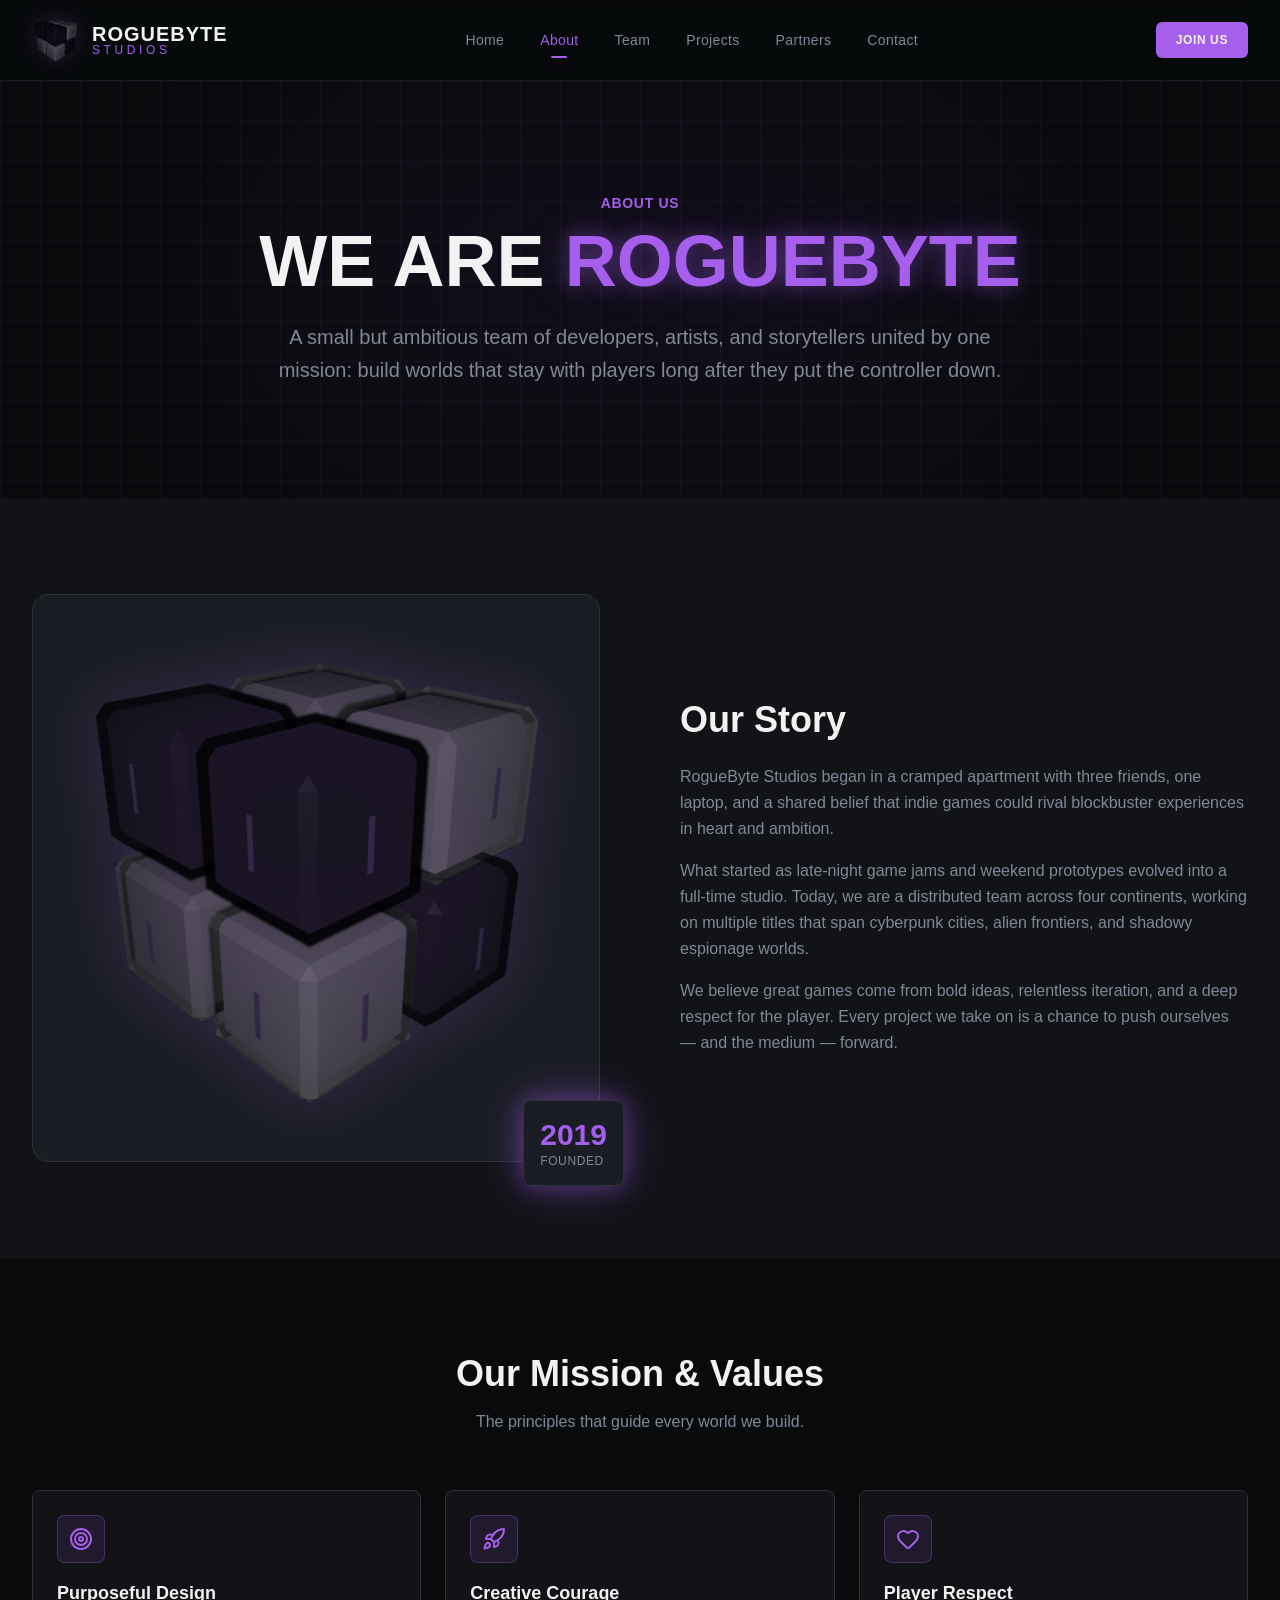
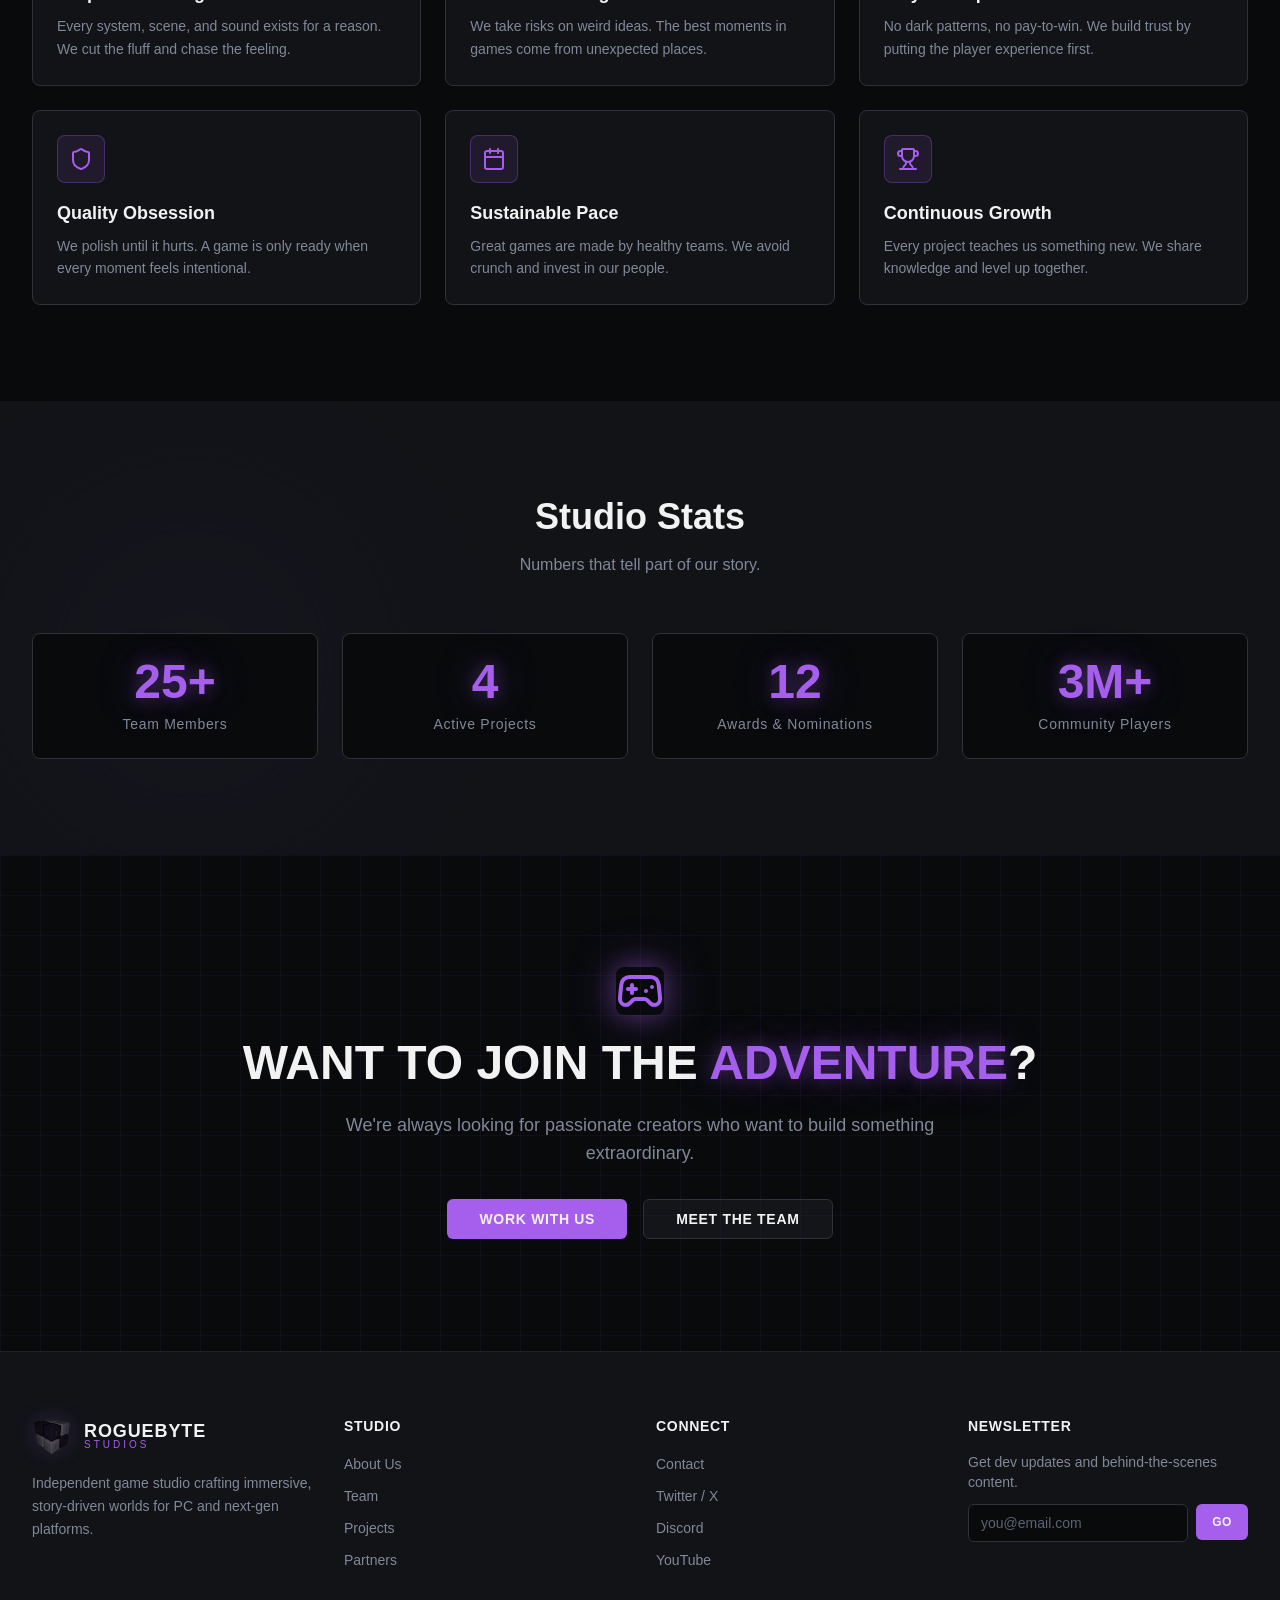
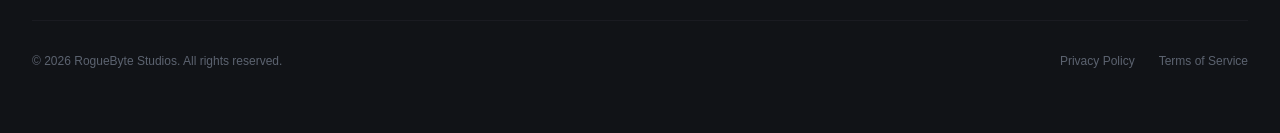
==== commit 66104c32: "1" ====
--- a/about.html
+++ b/about.html
@@ -1,6 +1,4 @@
-<!DOCTYPE html>
-<!-- saved from url=(0049)https://sg5l47crcqitqgfocecivv1r.macaly.app/about -->
-<html lang="en" class="dark"><head><meta http-equiv="Content-Type" content="text/html; charset=UTF-8"><meta name="viewport" content="width=device-width, initial-scale=1"><link rel="preload" as="image" href="./About Us _ RogueByte Studios_files/dsS3dXT-KxPrhpQ8MAcAg.png"><link rel="stylesheet" href="./About Us _ RogueByte Studios_files/index-CAaP8vwr.css" type="text/css" data-precedence="default"><meta property="og:image" content="https://assets.macaly-user-data.dev/ns9c4a48qxypiriq3oab6iw5/sg5l47crcqitqgfocecivv1r/R_U8hVQ95YYHZ8bpPzorj/generated-kdmcrj00.png"><link rel="modulepreload" href="https://sg5l47crcqitqgfocecivv1r.macaly.app/assets/index-DEaZqfjs.js"><link rel="icon" type="image/svg+xml" href="https://sg5l47crcqitqgfocecivv1r.macaly.app/favicon.svg"><link rel="manifest" href="https://sg5l47crcqitqgfocecivv1r.macaly.app/manifest.json"><script>
+<!DOCTYPE html><html lang="en" class="dark"><head><meta charset="utf-8"><meta name="viewport" content="width=device-width, initial-scale=1"><link rel="preload" as="image" href="https://assets.macaly-user-data.dev/cdn-cgi/image/format=webp,width=2000,height=2000,fit=scale-down,quality=90,anim=true/k90umgizgju54wug33lsqkey/new-chat/dsS3dXT-KxPrhpQ8MAcAg.png"><link rel="stylesheet" href="css/index-CAaP8vwr.css" type="text/css" data-precedence="default"><title>About Us | RogueByte Studios</title><meta name="description" content="Learn the story, mission, and values behind RogueByte Studios."><meta property="og:title" content="About Us | RogueByte Studios"><meta property="og:description" content="Learn the story, mission, and values behind RogueByte Studios."><meta property="og:image" content="images/generated-kdmcrj00.png"><link rel="modulepreload" href="/assets/index-DEaZqfjs.js"><link rel="modulepreload" href="/assets/about-DPTdvjDK.js"><link rel="modulepreload" href="/assets/site-layout-CHX6Acfz.js"><link rel="modulepreload" href="/assets/gamepad-2-DTlKrdYw.js"><link rel="icon" type="image/svg+xml" href="images/favicon.svg"><link rel="manifest" href="/manifest.json"><script>
 (async function () {
   setTimeout(() => {
     var badge = document.querySelector("a[data-platform-badge]");
@@ -39,4 +37,4 @@
  s.setAttribute('data-url', 'https://m.lilstts.com/events');
  document.head.appendChild(s);
 })();
-</script><script src="./About Us _ RogueByte Studios_files/platform-app.js.stáhnout" defer="" data-url="https://m.lilstts.com/events"></script><link rel="modulepreload" as="script" crossorigin="" href="https://sg5l47crcqitqgfocecivv1r.macaly.app/assets/about-DPTdvjDK.js"><title>About Us | RogueByte Studios</title><meta name="description" content="Learn the story, mission, and values behind RogueByte Studios."><meta property="og:title" content="About Us | RogueByte Studios"><meta property="og:description" content="Learn the story, mission, and values behind RogueByte Studios."></head><body class="bg-rb-bg text-rb-text font-body antialiased"><!--$--><!--/$--><div class="min-h-screen flex flex-col bg-rb-bg text-rb-text"><header class="sticky top-0 z-50 border-b border-rb-border/50 bg-rb-bg/80 backdrop-blur-md"><div class="max-w-7xl mx-auto px-4 sm:px-6 lg:px-8"><div class="flex items-center justify-between h-16 lg:h-20"><a href="https://sg5l47crcqitqgfocecivv1r.macaly.app/" class="flex items-center gap-3 group"><div class="relative w-10 h-10 lg:w-12 lg:h-12"><img alt="RogueByte Studios" class="w-full h-full object-contain drop-shadow-[0_0_10px_hsl(var(--rb-green-glow))] group-hover:drop-shadow-[0_0_18px_hsl(var(--rb-green-glow))] transition-all" src="./About Us _ RogueByte Studios_files/dsS3dXT-KxPrhpQ8MAcAg.png"></div><div class="flex flex-col"><span class="font-display font-bold text-lg lg:text-xl tracking-wider text-rb-text leading-none">ROGUEBYTE</span><span class="font-display text-[10px] lg:text-xs tracking-[0.3em] text-rb-green leading-none">STUDIOS</span></div></a><nav class="hidden lg:flex items-center gap-1"><a href="https://sg5l47crcqitqgfocecivv1r.macaly.app/" class="relative px-4 py-2 text-sm font-medium tracking-wide transition-colors text-rb-text-muted hover:text-rb-text">Home</a><a class="relative px-4 py-2 text-sm font-medium tracking-wide transition-colors text-rb-green active" href="https://sg5l47crcqitqgfocecivv1r.macaly.app/about" data-status="active" aria-current="page">About<span class="absolute bottom-0 left-1/2 -translate-x-1/2 w-4 h-0.5 bg-rb-green rounded-full box-glow"></span></a><a href="https://sg5l47crcqitqgfocecivv1r.macaly.app/team" class="relative px-4 py-2 text-sm font-medium tracking-wide transition-colors text-rb-text-muted hover:text-rb-text">Team</a><a href="https://sg5l47crcqitqgfocecivv1r.macaly.app/projects" class="relative px-4 py-2 text-sm font-medium tracking-wide transition-colors text-rb-text-muted hover:text-rb-text">Projects</a><a href="https://sg5l47crcqitqgfocecivv1r.macaly.app/partners" class="relative px-4 py-2 text-sm font-medium tracking-wide transition-colors text-rb-text-muted hover:text-rb-text">Partners</a><a href="https://sg5l47crcqitqgfocecivv1r.macaly.app/contact" class="relative px-4 py-2 text-sm font-medium tracking-wide transition-colors text-rb-text-muted hover:text-rb-text">Contact</a></nav><div class="hidden lg:block"><a data-slot="button" data-variant="default" data-size="default" href="https://sg5l47crcqitqgfocecivv1r.macaly.app/contact" class="inline-flex shrink-0 items-center justify-center gap-2 rounded-md whitespace-nowrap transition-all outline-none focus-visible:border-ring focus-visible:ring-[3px] focus-visible:ring-ring/50 disabled:pointer-events-none disabled:opacity-50 aria-invalid:border-destructive aria-invalid:ring-destructive/20 dark:aria-invalid:ring-destructive/40 [&amp;_svg]:pointer-events-none [&amp;_svg]:shrink-0 [&amp;_svg:not([class*=&#39;size-&#39;])]:size-4 h-9 py-2 has-[&gt;svg]:px-3 bg-rb-green text-rb-black hover:bg-rb-green-text font-display font-semibold tracking-wider text-xs px-5">JOIN US</a></div><button type="button" class="lg:hidden p-2 text-rb-text-muted hover:text-rb-text" aria-label="Open menu"><svg xmlns="http://www.w3.org/2000/svg" width="24" height="24" viewBox="0 0 24 24" fill="none" stroke="currentColor" stroke-width="2" stroke-linecap="round" stroke-linejoin="round" class="lucide lucide-menu" aria-hidden="true"><path d="M4 5h16"></path><path d="M4 12h16"></path><path d="M4 19h16"></path></svg></button></div></div></header><main class="flex-1"><section class="relative overflow-hidden bg-rb-bg bg-grid py-20 lg:py-28"><div class="absolute top-0 left-1/2 -translate-x-1/2 w-[800px] h-[400px] bg-rb-green-glow rounded-full blur-[120px] opacity-15 pointer-events-none"></div><div class="relative max-w-7xl mx-auto px-4 sm:px-6 lg:px-8 text-center"><p class="text-rb-green font-display font-semibold tracking-wider text-sm mb-3">ABOUT US</p><h1 class="font-display font-black text-4xl sm:text-5xl lg:text-7xl text-rb-text mb-6">WE ARE <span class="text-rb-green text-glow">ROGUEBYTE</span></h1><p class="text-lg sm:text-xl text-rb-text-muted max-w-3xl mx-auto leading-relaxed">A small but ambitious team of developers, artists, and storytellers united by one mission: build worlds that stay with players long after they put the controller down.</p></div></section><section class="py-16 lg:py-24 bg-rb-surface"><div class="max-w-7xl mx-auto px-4 sm:px-6 lg:px-8"><div class="grid lg:grid-cols-2 gap-12 lg:gap-20 items-center"><div class="relative"><div class="aspect-square rounded-2xl border border-rb-border bg-rb-panel overflow-hidden"><img alt="RogueByte Studios" class="w-full h-full object-contain p-8 drop-shadow-[0_0_30px_hsl(var(--rb-green-glow))]" src="./About Us _ RogueByte Studios_files/dsS3dXT-KxPrhpQ8MAcAg.png"></div><div class="absolute -bottom-6 -right-6 bg-rb-panel border border-rb-border rounded-lg p-4 box-glow"><p class="font-display font-bold text-3xl text-rb-green">2019</p><p class="text-xs text-rb-text-muted tracking-wider">FOUNDED</p></div></div><div><h2 class="font-display font-bold text-3xl sm:text-4xl text-rb-text mb-6">Our Story</h2><div class="space-y-4 text-rb-text-muted leading-relaxed"><p>RogueByte Studios began in a cramped apartment with three friends, one laptop, and a shared belief that indie games could rival blockbuster experiences in heart and ambition.</p><p>What started as late-night game jams and weekend prototypes evolved into a full-time studio. Today, we are a distributed team across four continents, working on multiple titles that span cyberpunk cities, alien frontiers, and shadowy espionage worlds.</p><p>We believe great games come from bold ideas, relentless iteration, and a deep respect for the player. Every project we take on is a chance to push ourselves — and the medium — forward.</p></div></div></div></div></section><section class="py-16 lg:py-24 bg-rb-bg"><div class="max-w-7xl mx-auto px-4 sm:px-6 lg:px-8"><div class="text-center max-w-3xl mx-auto mb-14"><h2 class="font-display font-bold text-3xl sm:text-4xl text-rb-text mb-4">Our Mission &amp; Values</h2><p class="text-rb-text-muted">The principles that guide every world we build.</p></div><div class="grid sm:grid-cols-2 lg:grid-cols-3 gap-6"><div class="group p-6 bg-rb-surface border border-rb-border rounded-lg hover:border-rb-green/40 transition-all duration-300 hover:-translate-y-1"><div class="w-12 h-12 rounded-lg bg-rb-green/10 border border-rb-green/30 flex items-center justify-center text-rb-green mb-4 group-hover:box-glow transition-all"><svg xmlns="http://www.w3.org/2000/svg" width="24" height="24" viewBox="0 0 24 24" fill="none" stroke="currentColor" stroke-width="2" stroke-linecap="round" stroke-linejoin="round" class="lucide lucide-target" aria-hidden="true"><circle cx="12" cy="12" r="10"></circle><circle cx="12" cy="12" r="6"></circle><circle cx="12" cy="12" r="2"></circle></svg></div><h3 class="font-display font-bold text-lg text-rb-text mb-2">Purposeful Design</h3><p class="text-sm text-rb-text-muted leading-relaxed">Every system, scene, and sound exists for a reason. We cut the fluff and chase the feeling.</p></div><div class="group p-6 bg-rb-surface border border-rb-border rounded-lg hover:border-rb-green/40 transition-all duration-300 hover:-translate-y-1"><div class="w-12 h-12 rounded-lg bg-rb-green/10 border border-rb-green/30 flex items-center justify-center text-rb-green mb-4 group-hover:box-glow transition-all"><svg xmlns="http://www.w3.org/2000/svg" width="24" height="24" viewBox="0 0 24 24" fill="none" stroke="currentColor" stroke-width="2" stroke-linecap="round" stroke-linejoin="round" class="lucide lucide-rocket" aria-hidden="true"><path d="M12 15v5s3.03-.55 4-2c1.08-1.62 0-5 0-5"></path><path d="M4.5 16.5c-1.5 1.26-2 5-2 5s3.74-.5 5-2c.71-.84.7-2.13-.09-2.91a2.18 2.18 0 0 0-2.91-.09"></path><path d="M9 12a22 22 0 0 1 2-3.95A12.88 12.88 0 0 1 22 2c0 2.72-.78 7.5-6 11a22.4 22.4 0 0 1-4 2z"></path><path d="M9 12H4s.55-3.03 2-4c1.62-1.08 5 .05 5 .05"></path></svg></div><h3 class="font-display font-bold text-lg text-rb-text mb-2">Creative Courage</h3><p class="text-sm text-rb-text-muted leading-relaxed">We take risks on weird ideas. The best moments in games come from unexpected places.</p></div><div class="group p-6 bg-rb-surface border border-rb-border rounded-lg hover:border-rb-green/40 transition-all duration-300 hover:-translate-y-1"><div class="w-12 h-12 rounded-lg bg-rb-green/10 border border-rb-green/30 flex items-center justify-center text-rb-green mb-4 group-hover:box-glow transition-all"><svg xmlns="http://www.w3.org/2000/svg" width="24" height="24" viewBox="0 0 24 24" fill="none" stroke="currentColor" stroke-width="2" stroke-linecap="round" stroke-linejoin="round" class="lucide lucide-heart" aria-hidden="true"><path d="M2 9.5a5.5 5.5 0 0 1 9.591-3.676.56.56 0 0 0 .818 0A5.49 5.49 0 0 1 22 9.5c0 2.29-1.5 4-3 5.5l-5.492 5.313a2 2 0 0 1-3 .019L5 15c-1.5-1.5-3-3.2-3-5.5"></path></svg></div><h3 class="font-display font-bold text-lg text-rb-text mb-2">Player Respect</h3><p class="text-sm text-rb-text-muted leading-relaxed">No dark patterns, no pay-to-win. We build trust by putting the player experience first.</p></div><div class="group p-6 bg-rb-surface border border-rb-border rounded-lg hover:border-rb-green/40 transition-all duration-300 hover:-translate-y-1"><div class="w-12 h-12 rounded-lg bg-rb-green/10 border border-rb-green/30 flex items-center justify-center text-rb-green mb-4 group-hover:box-glow transition-all"><svg xmlns="http://www.w3.org/2000/svg" width="24" height="24" viewBox="0 0 24 24" fill="none" stroke="currentColor" stroke-width="2" stroke-linecap="round" stroke-linejoin="round" class="lucide lucide-shield" aria-hidden="true"><path d="M20 13c0 5-3.5 7.5-7.66 8.95a1 1 0 0 1-.67-.01C7.5 20.5 4 18 4 13V6a1 1 0 0 1 1-1c2 0 4.5-1.2 6.24-2.72a1.17 1.17 0 0 1 1.52 0C14.51 3.81 17 5 19 5a1 1 0 0 1 1 1z"></path></svg></div><h3 class="font-display font-bold text-lg text-rb-text mb-2">Quality Obsession</h3><p class="text-sm text-rb-text-muted leading-relaxed">We polish until it hurts. A game is only ready when every moment feels intentional.</p></div><div class="group p-6 bg-rb-surface border border-rb-border rounded-lg hover:border-rb-green/40 transition-all duration-300 hover:-translate-y-1"><div class="w-12 h-12 rounded-lg bg-rb-green/10 border border-rb-green/30 flex items-center justify-center text-rb-green mb-4 group-hover:box-glow transition-all"><svg xmlns="http://www.w3.org/2000/svg" width="24" height="24" viewBox="0 0 24 24" fill="none" stroke="currentColor" stroke-width="2" stroke-linecap="round" stroke-linejoin="round" class="lucide lucide-calendar" aria-hidden="true"><path d="M8 2v4"></path><path d="M16 2v4"></path><rect width="18" height="18" x="3" y="4" rx="2"></rect><path d="M3 10h18"></path></svg></div><h3 class="font-display font-bold text-lg text-rb-text mb-2">Sustainable Pace</h3><p class="text-sm text-rb-text-muted leading-relaxed">Great games are made by healthy teams. We avoid crunch and invest in our people.</p></div><div class="group p-6 bg-rb-surface border border-rb-border rounded-lg hover:border-rb-green/40 transition-all duration-300 hover:-translate-y-1"><div class="w-12 h-12 rounded-lg bg-rb-green/10 border border-rb-green/30 flex items-center justify-center text-rb-green mb-4 group-hover:box-glow transition-all"><svg xmlns="http://www.w3.org/2000/svg" width="24" height="24" viewBox="0 0 24 24" fill="none" stroke="currentColor" stroke-width="2" stroke-linecap="round" stroke-linejoin="round" class="lucide lucide-trophy" aria-hidden="true"><path d="M10 14.66v1.626a2 2 0 0 1-.976 1.696A5 5 0 0 0 7 21.978"></path><path d="M14 14.66v1.626a2 2 0 0 0 .976 1.696A5 5 0 0 1 17 21.978"></path><path d="M18 9h1.5a1 1 0 0 0 0-5H18"></path><path d="M4 22h16"></path><path d="M6 9a6 6 0 0 0 12 0V3a1 1 0 0 0-1-1H7a1 1 0 0 0-1 1z"></path><path d="M6 9H4.5a1 1 0 0 1 0-5H6"></path></svg></div><h3 class="font-display font-bold text-lg text-rb-text mb-2">Continuous Growth</h3><p class="text-sm text-rb-text-muted leading-relaxed">Every project teaches us something new. We share knowledge and level up together.</p></div></div></div></section><section class="py-16 lg:py-24 bg-rb-surface relative overflow-hidden"><div class="absolute bottom-0 left-0 w-96 h-96 bg-rb-green-glow rounded-full blur-[120px] opacity-10 pointer-events-none"></div><div class="max-w-7xl mx-auto px-4 sm:px-6 lg:px-8 relative"><div class="text-center max-w-3xl mx-auto mb-14"><h2 class="font-display font-bold text-3xl sm:text-4xl text-rb-text mb-4">Studio Stats</h2><p class="text-rb-text-muted">Numbers that tell part of our story.</p></div><div class="grid grid-cols-2 lg:grid-cols-4 gap-6"><div class="p-6 bg-rb-bg border border-rb-border rounded-lg text-center hover:border-rb-green/40 transition-colors"><p class="font-display font-black text-4xl lg:text-5xl text-rb-green text-glow mb-2">25+</p><p class="text-sm text-rb-text-muted tracking-wider">Team Members</p></div><div class="p-6 bg-rb-bg border border-rb-border rounded-lg text-center hover:border-rb-green/40 transition-colors"><p class="font-display font-black text-4xl lg:text-5xl text-rb-green text-glow mb-2">4</p><p class="text-sm text-rb-text-muted tracking-wider">Active Projects</p></div><div class="p-6 bg-rb-bg border border-rb-border rounded-lg text-center hover:border-rb-green/40 transition-colors"><p class="font-display font-black text-4xl lg:text-5xl text-rb-green text-glow mb-2">12</p><p class="text-sm text-rb-text-muted tracking-wider">Awards &amp; Nominations</p></div><div class="p-6 bg-rb-bg border border-rb-border rounded-lg text-center hover:border-rb-green/40 transition-colors"><p class="font-display font-black text-4xl lg:text-5xl text-rb-green text-glow mb-2">3M+</p><p class="text-sm text-rb-text-muted tracking-wider">Community Players</p></div></div></div></section><section class="py-20 lg:py-28 bg-rb-bg bg-grid"><div class="max-w-4xl mx-auto px-4 sm:px-6 lg:px-8 text-center"><svg xmlns="http://www.w3.org/2000/svg" width="24" height="24" viewBox="0 0 24 24" fill="none" stroke="currentColor" stroke-width="2" stroke-linecap="round" stroke-linejoin="round" class="lucide lucide-gamepad2 lucide-gamepad-2 w-12 h-12 text-rb-green mx-auto mb-6 box-glow rounded-lg" aria-hidden="true"><line x1="6" x2="10" y1="11" y2="11"></line><line x1="8" x2="8" y1="9" y2="13"></line><line x1="15" x2="15.01" y1="12" y2="12"></line><line x1="18" x2="18.01" y1="10" y2="10"></line><path d="M17.32 5H6.68a4 4 0 0 0-3.978 3.59c-.006.052-.01.101-.017.152C2.604 9.416 2 14.456 2 16a3 3 0 0 0 3 3c1 0 1.5-.5 2-1l1.414-1.414A2 2 0 0 1 9.828 16h4.344a2 2 0 0 1 1.414.586L17 18c.5.5 1 1 2 1a3 3 0 0 0 3-3c0-1.545-.604-6.584-.685-7.258-.007-.05-.011-.1-.017-.151A4 4 0 0 0 17.32 5z"></path></svg><h2 class="font-display font-black text-3xl sm:text-4xl lg:text-5xl text-rb-text mb-6">WANT TO JOIN THE <span class="text-rb-green text-glow">ADVENTURE</span>?</h2><p class="text-lg text-rb-text-muted mb-8 max-w-2xl mx-auto">We're always looking for passionate creators who want to build something extraordinary.</p><div class="flex flex-col sm:flex-row gap-4 justify-center"><a data-slot="button" data-variant="default" data-size="lg" href="https://sg5l47crcqitqgfocecivv1r.macaly.app/contact" class="inline-flex shrink-0 items-center justify-center gap-2 whitespace-nowrap transition-all outline-none focus-visible:border-ring focus-visible:ring-[3px] focus-visible:ring-ring/50 disabled:pointer-events-none disabled:opacity-50 aria-invalid:border-destructive aria-invalid:ring-destructive/20 dark:aria-invalid:ring-destructive/40 [&amp;_svg]:pointer-events-none [&amp;_svg]:shrink-0 [&amp;_svg:not([class*=&#39;size-&#39;])]:size-4 h-10 rounded-md has-[&gt;svg]:px-4 bg-rb-green text-rb-black hover:bg-rb-green-text font-display font-bold tracking-wider text-sm px-8">WORK WITH US</a><a data-slot="button" data-variant="outline" data-size="lg" href="https://sg5l47crcqitqgfocecivv1r.macaly.app/team" class="inline-flex shrink-0 items-center justify-center gap-2 whitespace-nowrap transition-all outline-none focus-visible:border-ring focus-visible:ring-[3px] focus-visible:ring-ring/50 disabled:pointer-events-none disabled:opacity-50 aria-invalid:border-destructive aria-invalid:ring-destructive/20 dark:aria-invalid:ring-destructive/40 [&amp;_svg]:pointer-events-none [&amp;_svg]:shrink-0 [&amp;_svg:not([class*=&#39;size-&#39;])]:size-4 border bg-background shadow-xs hover:bg-accent dark:border-input dark:bg-input/30 dark:hover:bg-input/50 h-10 rounded-md has-[&gt;svg]:px-4 border-rb-border text-rb-text hover:text-rb-green hover:border-rb-green font-display font-bold tracking-wider text-sm px-8">MEET THE TEAM</a></div></div></section></main><footer class="border-t border-rb-border/50 bg-rb-surface"><div class="max-w-7xl mx-auto px-4 sm:px-6 lg:px-8 py-12 lg:py-16"><div class="grid grid-cols-1 md:grid-cols-2 lg:grid-cols-4 gap-10 lg:gap-8"><div class="lg:col-span-1"><a href="https://sg5l47crcqitqgfocecivv1r.macaly.app/" class="flex items-center gap-3 group"><div class="relative w-10 h-10"><img alt="RogueByte Studios" class="w-full h-full object-contain drop-shadow-[0_0_10px_hsl(var(--rb-green-glow))]" src="./About Us _ RogueByte Studios_files/dsS3dXT-KxPrhpQ8MAcAg.png"></div><div class="flex flex-col"><span class="font-display font-bold text-lg tracking-wider text-rb-text leading-none">ROGUEBYTE</span><span class="font-display text-[10px] tracking-[0.3em] text-rb-green leading-none">STUDIOS</span></div></a><p class="mt-4 text-sm text-rb-text-muted leading-relaxed">Independent game studio crafting immersive, story-driven worlds for PC and next-gen platforms.</p></div><div><h3 class="font-display font-semibold text-sm tracking-wider text-rb-text mb-4">STUDIO</h3><ul class="space-y-2"><li><a class="text-sm text-rb-text-muted hover:text-rb-green transition-colors active" href="https://sg5l47crcqitqgfocecivv1r.macaly.app/about" data-status="active" aria-current="page">About Us</a></li><li><a href="https://sg5l47crcqitqgfocecivv1r.macaly.app/team" class="text-sm text-rb-text-muted hover:text-rb-green transition-colors">Team</a></li><li><a href="https://sg5l47crcqitqgfocecivv1r.macaly.app/projects" class="text-sm text-rb-text-muted hover:text-rb-green transition-colors">Projects</a></li><li><a href="https://sg5l47crcqitqgfocecivv1r.macaly.app/partners" class="text-sm text-rb-text-muted hover:text-rb-green transition-colors">Partners</a></li></ul></div><div><h3 class="font-display font-semibold text-sm tracking-wider text-rb-text mb-4">CONNECT</h3><ul class="space-y-2"><li><a href="https://sg5l47crcqitqgfocecivv1r.macaly.app/contact" class="text-sm text-rb-text-muted hover:text-rb-green transition-colors">Contact</a></li><li><a href="https://twitter.com/" target="_blank" rel="noopener noreferrer" class="text-sm text-rb-text-muted hover:text-rb-green transition-colors">Twitter / X</a></li><li><a href="https://discord.com/" target="_blank" rel="noopener noreferrer" class="text-sm text-rb-text-muted hover:text-rb-green transition-colors">Discord</a></li><li><a href="https://youtube.com/" target="_blank" rel="noopener noreferrer" class="text-sm text-rb-text-muted hover:text-rb-green transition-colors">YouTube</a></li></ul></div><div><h3 class="font-display font-semibold text-sm tracking-wider text-rb-text mb-4">NEWSLETTER</h3><p class="text-sm text-rb-text-muted mb-3">Get dev updates and behind-the-scenes content.</p><form class="flex gap-2"><input placeholder="you@email.com" class="flex-1 bg-rb-bg border border-rb-border rounded-md px-3 py-2 text-sm text-rb-text placeholder:text-rb-text-dim focus:outline-none focus:border-rb-green focus:ring-1 focus:ring-rb-green" type="email"><button data-slot="button" data-variant="default" data-size="default" class="inline-flex shrink-0 items-center justify-center gap-2 rounded-md whitespace-nowrap transition-all outline-none focus-visible:border-ring focus-visible:ring-[3px] focus-visible:ring-ring/50 disabled:pointer-events-none disabled:opacity-50 aria-invalid:border-destructive aria-invalid:ring-destructive/20 dark:aria-invalid:ring-destructive/40 [&amp;_svg]:pointer-events-none [&amp;_svg]:shrink-0 [&amp;_svg:not([class*=&#39;size-&#39;])]:size-4 h-9 py-2 has-[&gt;svg]:px-3 bg-rb-green text-rb-black hover:bg-rb-green-text font-display font-semibold text-xs tracking-wider px-4" type="submit">GO</button></form></div></div><div class="mt-12 pt-8 border-t border-rb-border/30 flex flex-col md:flex-row items-center justify-between gap-4"><p class="text-xs text-rb-text-dim">© 2026 RogueByte Studios. All rights reserved.</p><div class="flex items-center gap-6"><a href="https://sg5l47crcqitqgfocecivv1r.macaly.app/contact" class="text-xs text-rb-text-dim hover:text-rb-green transition-colors">Privacy Policy</a><a href="https://sg5l47crcqitqgfocecivv1r.macaly.app/contact" class="text-xs text-rb-text-dim hover:text-rb-green transition-colors">Terms of Service</a></div></div></div></footer></div><a data-platform-badge="true" style="position: fixed; bottom: 10px; right: 10px; cursor: pointer; display: block;" href="https://www.macaly.com/?utm_source=app&amp;utm_medium=badge&amp;utm_campaign=made_in_macaly&amp;utm_content=sg5l47crcqitqgfocecivv1r" target="_blank" rel="noopener noreferrer"><svg width="144" height="32" fill="none" xmlns="http://www.w3.org/2000/svg"><rect width="144" height="32" rx="8" fill="#000" style="fill:#000;fill-opacity:1"></rect><path d="M88.712 20.5h-1.565v-9.728h1.903l3.327 6.415 3.313-6.415h1.861V20.5h-1.565v-6.979l-3.03 5.851h-1.213l-3.031-5.85V20.5Zm12.568.141c-1.48 0-2.424-.888-2.424-2.115 0-1.31.846-2.143 2.608-2.143h1.818v-.267c0-.917-.535-1.382-1.409-1.382-.734 0-1.283.395-1.41 1.057h-1.565c.17-1.438 1.353-2.425 3.017-2.425 1.79 0 2.932 1.058 2.932 2.792V20.5h-1.508v-.775c-.437.578-1.199.916-2.059.916Zm.311-1.283c1.043 0 1.691-.648 1.691-1.79v-.043h-1.677c-.846 0-1.199.31-1.199.889 0 .606.437.944 1.185.944Zm7.863 1.283c-2.058 0-3.651-1.593-3.651-3.637 0-2.045 1.593-3.638 3.651-3.638 1.804 0 3.242 1.241 3.539 2.947h-1.608c-.267-.874-.972-1.48-1.931-1.48-1.184 0-2.087.944-2.087 2.17 0 1.213.903 2.172 2.087 2.172.959 0 1.664-.62 1.931-1.48h1.608c-.282 1.691-1.735 2.946-3.539 2.946Zm6.778 0c-1.48 0-2.425-.888-2.425-2.115 0-1.31.846-2.143 2.608-2.143h1.819v-.267c0-.917-.536-1.382-1.41-1.382-.733 0-1.283.395-1.41 1.057h-1.565c.17-1.438 1.354-2.425 3.017-2.425 1.791 0 2.933 1.058 2.933 2.792V20.5h-1.509v-.775c-.437.578-1.198.916-2.058.916Zm.31-1.283c1.043 0 1.692-.648 1.692-1.79v-.043h-1.678c-.846 0-1.198.31-1.198.889 0 .606.437.944 1.184.944Zm6.243 1.142h-1.565v-9.728h1.565V20.5Zm4.099 2.763h-1.649l1.113-2.749-2.833-7.007h1.691l2.002 5.203 1.974-5.203h1.664l-3.962 9.756ZM13.383 20.5h-1.565v-9.728h1.903l3.327 6.415 3.313-6.415h1.86V20.5h-1.564v-6.979l-3.031 5.851h-1.212l-3.032-5.85V20.5Zm12.568.141c-1.48 0-2.425-.888-2.425-2.115 0-1.31.846-2.143 2.609-2.143h1.818v-.267c0-.917-.535-1.382-1.41-1.382-.733 0-1.282.395-1.41 1.057H23.57c.169-1.438 1.353-2.425 3.017-2.425 1.79 0 2.932 1.058 2.932 2.792V20.5H28.01v-.775c-.437.578-1.199.916-2.059.916Zm.31-1.283c1.044 0 1.692-.648 1.692-1.79v-.043h-1.677c-.846 0-1.199.31-1.199.889 0 .606.437.944 1.184.944Zm7.737 1.283c-2.002 0-3.524-1.593-3.524-3.637 0-2.045 1.522-3.638 3.524-3.638.945 0 1.748.367 2.27 1.001v-3.595h1.565V20.5h-1.495v-.93c-.507.676-1.353 1.071-2.34 1.071Zm.17-1.48c1.226 0 2.114-.903 2.114-2.157 0-1.255-.888-2.171-2.115-2.171-1.226 0-2.129.916-2.129 2.17 0 1.255.903 2.158 2.13 2.158Zm8.313 1.48c-2.058 0-3.623-1.607-3.623-3.637 0-2.045 1.565-3.638 3.553-3.638 2.044 0 3.496 1.523 3.496 3.595 0 .17 0 .353-.028.522h-5.47c.183 1.142.972 1.79 2.072 1.79.874 0 1.537-.437 1.847-1.1h1.607c-.536 1.523-1.903 2.468-3.454 2.468Zm-.084-5.921c-.973 0-1.72.606-1.946 1.621h3.863c-.127-.944-.86-1.621-1.917-1.621Zm8.551-2.312c-.521 0-.902-.38-.902-.888 0-.522.38-.903.902-.903s.902.381.902.903c0 .507-.38.888-.902.888Zm.776 8.092h-1.565v-6.993h1.565V20.5Zm3.07 0h-1.565v-6.993h1.494v.72c.452-.536 1.17-.86 2.059-.86 1.72 0 2.946 1.226 2.946 3.157V20.5h-1.565v-3.835c0-1.142-.62-1.818-1.635-1.818-1.043 0-1.734.705-1.734 1.818V20.5ZM131.313 20.59h-.145v-.73h-.265v-.138h.675v.139h-.265v.73Zm.492 0h-.14v-.868h.17l.297.573.296-.573h.166v.869h-.14v-.623l-.271.522h-.108l-.27-.522v.623ZM70.724 10.036c.31-.177.69-.177 1 0l3.024 1.728-4.39 2.51c-1.176.67-1.176 2.365 0 3.037l4.39 2.509-3.024 1.728c-.31.177-.69.177-1 0l-2.517-1.438a1.008 1.008 0 0 1-.508-.874v-6.888c0-.361.194-.695.508-.874l2.517-1.438Zm7.05 0c.309-.177.689-.177.998 0l2.518 1.438c.314.18.507.513.507.874v6.888c0 .361-.194.695-.507.874l-2.518 1.438c-.309.177-.69.177-.999 0l-3.025-1.728 4.39-2.509c1.176-.672 1.176-2.366 0-3.038l-4.39-2.509 3.025-1.728Zm-6.55 4.749a1.008 1.008 0 1 1-.002 2.015 1.008 1.008 0 0 1 .002-2.015Zm7.048 0a1.008 1.008 0 1 1 0 2.015 1.008 1.008 0 0 1 0-2.015Z" fill="#fff" style="fill:#fff;fill-opacity:1"></path></svg></a></body></html>
+</script><script src="js/platform-app.js" defer="" data-url="https://m.lilstts.com/events"></script></head><body class="bg-rb-bg text-rb-text font-body antialiased"><!--$--><div class="min-h-screen flex flex-col bg-rb-bg text-rb-text"><header class="sticky top-0 z-50 border-b border-rb-border/50 bg-rb-bg/80 backdrop-blur-md"><div class="max-w-7xl mx-auto px-4 sm:px-6 lg:px-8"><div class="flex items-center justify-between h-16 lg:h-20"><a href="/" class="flex items-center gap-3 group"><div class="relative w-10 h-10 lg:w-12 lg:h-12"><img src="images/dsS3dXT-KxPrhpQ8MAcAg.png" alt="RogueByte Studios" class="w-full h-full object-contain drop-shadow-[0_0_10px_hsl(var(--rb-green-glow))] group-hover:drop-shadow-[0_0_18px_hsl(var(--rb-green-glow))] transition-all"></div><div class="flex flex-col"><span class="font-display font-bold text-lg lg:text-xl tracking-wider text-rb-text leading-none">ROGUEBYTE</span><span class="font-display text-[10px] lg:text-xs tracking-[0.3em] text-rb-green leading-none">STUDIOS</span></div></a><nav class="hidden lg:flex items-center gap-1"><a href="/" class="relative px-4 py-2 text-sm font-medium tracking-wide transition-colors text-rb-text-muted hover:text-rb-text">Home</a><a class="relative px-4 py-2 text-sm font-medium tracking-wide transition-colors text-rb-green active" href="/about" data-status="active" aria-current="page">About<span class="absolute bottom-0 left-1/2 -translate-x-1/2 w-4 h-0.5 bg-rb-green rounded-full box-glow"></span></a><a href="/team" class="relative px-4 py-2 text-sm font-medium tracking-wide transition-colors text-rb-text-muted hover:text-rb-text">Team</a><a href="/projects" class="relative px-4 py-2 text-sm font-medium tracking-wide transition-colors text-rb-text-muted hover:text-rb-text">Projects</a><a href="/partners" class="relative px-4 py-2 text-sm font-medium tracking-wide transition-colors text-rb-text-muted hover:text-rb-text">Partners</a><a href="/contact" class="relative px-4 py-2 text-sm font-medium tracking-wide transition-colors text-rb-text-muted hover:text-rb-text">Contact</a></nav><div class="hidden lg:block"><a data-slot="button" data-variant="default" data-size="default" href="/contact" class="inline-flex shrink-0 items-center justify-center gap-2 rounded-md whitespace-nowrap transition-all outline-none focus-visible:border-ring focus-visible:ring-[3px] focus-visible:ring-ring/50 disabled:pointer-events-none disabled:opacity-50 aria-invalid:border-destructive aria-invalid:ring-destructive/20 dark:aria-invalid:ring-destructive/40 [&_svg]:pointer-events-none [&_svg]:shrink-0 [&_svg:not([class*='size-'])]:size-4 h-9 py-2 has-[>svg]:px-3 bg-rb-green text-rb-black hover:bg-rb-green-text font-display font-semibold tracking-wider text-xs px-5">JOIN US</a></div><button type="button" class="lg:hidden p-2 text-rb-text-muted hover:text-rb-text" aria-label="Open menu"><svg xmlns="http://www.w3.org/2000/svg" width="24" height="24" viewBox="0 0 24 24" fill="none" stroke="currentColor" stroke-width="2" stroke-linecap="round" stroke-linejoin="round" class="lucide lucide-menu" aria-hidden="true"><path d="M4 5h16"></path><path d="M4 12h16"></path><path d="M4 19h16"></path></svg></button></div></div></header><main class="flex-1"><section class="relative overflow-hidden bg-rb-bg bg-grid py-20 lg:py-28"><div class="absolute top-0 left-1/2 -translate-x-1/2 w-[800px] h-[400px] bg-rb-green-glow rounded-full blur-[120px] opacity-15 pointer-events-none"></div><div class="relative max-w-7xl mx-auto px-4 sm:px-6 lg:px-8 text-center"><p class="text-rb-green font-display font-semibold tracking-wider text-sm mb-3">ABOUT US</p><h1 class="font-display font-black text-4xl sm:text-5xl lg:text-7xl text-rb-text mb-6">WE ARE <span class="text-rb-green text-glow">ROGUEBYTE</span></h1><p class="text-lg sm:text-xl text-rb-text-muted max-w-3xl mx-auto leading-relaxed">A small but ambitious team of developers, artists, and storytellers united by one mission: build worlds that stay with players long after they put the controller down.</p></div></section><section class="py-16 lg:py-24 bg-rb-surface"><div class="max-w-7xl mx-auto px-4 sm:px-6 lg:px-8"><div class="grid lg:grid-cols-2 gap-12 lg:gap-20 items-center"><div class="relative"><div class="aspect-square rounded-2xl border border-rb-border bg-rb-panel overflow-hidden"><img src="images/dsS3dXT-KxPrhpQ8MAcAg.png" alt="RogueByte Studios" class="w-full h-full object-contain p-8 drop-shadow-[0_0_30px_hsl(var(--rb-green-glow))]"></div><div class="absolute -bottom-6 -right-6 bg-rb-panel border border-rb-border rounded-lg p-4 box-glow"><p class="font-display font-bold text-3xl text-rb-green">2019</p><p class="text-xs text-rb-text-muted tracking-wider">FOUNDED</p></div></div><div><h2 class="font-display font-bold text-3xl sm:text-4xl text-rb-text mb-6">Our Story</h2><div class="space-y-4 text-rb-text-muted leading-relaxed"><p>RogueByte Studios began in a cramped apartment with three friends, one laptop, and a shared belief that indie games could rival blockbuster experiences in heart and ambition.</p><p>What started as late-night game jams and weekend prototypes evolved into a full-time studio. Today, we are a distributed team across four continents, working on multiple titles that span cyberpunk cities, alien frontiers, and shadowy espionage worlds.</p><p>We believe great games come from bold ideas, relentless iteration, and a deep respect for the player. Every project we take on is a chance to push ourselves — and the medium — forward.</p></div></div></div></div></section><section class="py-16 lg:py-24 bg-rb-bg"><div class="max-w-7xl mx-auto px-4 sm:px-6 lg:px-8"><div class="text-center max-w-3xl mx-auto mb-14"><h2 class="font-display font-bold text-3xl sm:text-4xl text-rb-text mb-4">Our Mission & Values</h2><p class="text-rb-text-muted">The principles that guide every world we build.</p></div><div class="grid sm:grid-cols-2 lg:grid-cols-3 gap-6"><div class="group p-6 bg-rb-surface border border-rb-border rounded-lg hover:border-rb-green/40 transition-all duration-300 hover:-translate-y-1"><div class="w-12 h-12 rounded-lg bg-rb-green/10 border border-rb-green/30 flex items-center justify-center text-rb-green mb-4 group-hover:box-glow transition-all"><svg xmlns="http://www.w3.org/2000/svg" width="24" height="24" viewBox="0 0 24 24" fill="none" stroke="currentColor" stroke-width="2" stroke-linecap="round" stroke-linejoin="round" class="lucide lucide-target" aria-hidden="true"><circle cx="12" cy="12" r="10"></circle><circle cx="12" cy="12" r="6"></circle><circle cx="12" cy="12" r="2"></circle></svg></div><h3 class="font-display font-bold text-lg text-rb-text mb-2">Purposeful Design</h3><p class="text-sm text-rb-text-muted leading-relaxed">Every system, scene, and sound exists for a reason. We cut the fluff and chase the feeling.</p></div><div class="group p-6 bg-rb-surface border border-rb-border rounded-lg hover:border-rb-green/40 transition-all duration-300 hover:-translate-y-1"><div class="w-12 h-12 rounded-lg bg-rb-green/10 border border-rb-green/30 flex items-center justify-center text-rb-green mb-4 group-hover:box-glow transition-all"><svg xmlns="http://www.w3.org/2000/svg" width="24" height="24" viewBox="0 0 24 24" fill="none" stroke="currentColor" stroke-width="2" stroke-linecap="round" stroke-linejoin="round" class="lucide lucide-rocket" aria-hidden="true"><path d="M12 15v5s3.03-.55 4-2c1.08-1.62 0-5 0-5"></path><path d="M4.5 16.5c-1.5 1.26-2 5-2 5s3.74-.5 5-2c.71-.84.7-2.13-.09-2.91a2.18 2.18 0 0 0-2.91-.09"></path><path d="M9 12a22 22 0 0 1 2-3.95A12.88 12.88 0 0 1 22 2c0 2.72-.78 7.5-6 11a22.4 22.4 0 0 1-4 2z"></path><path d="M9 12H4s.55-3.03 2-4c1.62-1.08 5 .05 5 .05"></path></svg></div><h3 class="font-display font-bold text-lg text-rb-text mb-2">Creative Courage</h3><p class="text-sm text-rb-text-muted leading-relaxed">We take risks on weird ideas. The best moments in games come from unexpected places.</p></div><div class="group p-6 bg-rb-surface border border-rb-border rounded-lg hover:border-rb-green/40 transition-all duration-300 hover:-translate-y-1"><div class="w-12 h-12 rounded-lg bg-rb-green/10 border border-rb-green/30 flex items-center justify-center text-rb-green mb-4 group-hover:box-glow transition-all"><svg xmlns="http://www.w3.org/2000/svg" width="24" height="24" viewBox="0 0 24 24" fill="none" stroke="currentColor" stroke-width="2" stroke-linecap="round" stroke-linejoin="round" class="lucide lucide-heart" aria-hidden="true"><path d="M2 9.5a5.5 5.5 0 0 1 9.591-3.676.56.56 0 0 0 .818 0A5.49 5.49 0 0 1 22 9.5c0 2.29-1.5 4-3 5.5l-5.492 5.313a2 2 0 0 1-3 .019L5 15c-1.5-1.5-3-3.2-3-5.5"></path></svg></div><h3 class="font-display font-bold text-lg text-rb-text mb-2">Player Respect</h3><p class="text-sm text-rb-text-muted leading-relaxed">No dark patterns, no pay-to-win. We build trust by putting the player experience first.</p></div><div class="group p-6 bg-rb-surface border border-rb-border rounded-lg hover:border-rb-green/40 transition-all duration-300 hover:-translate-y-1"><div class="w-12 h-12 rounded-lg bg-rb-green/10 border border-rb-green/30 flex items-center justify-center text-rb-green mb-4 group-hover:box-glow transition-all"><svg xmlns="http://www.w3.org/2000/svg" width="24" height="24" viewBox="0 0 24 24" fill="none" stroke="currentColor" stroke-width="2" stroke-linecap="round" stroke-linejoin="round" class="lucide lucide-shield" aria-hidden="true"><path d="M20 13c0 5-3.5 7.5-7.66 8.95a1 1 0 0 1-.67-.01C7.5 20.5 4 18 4 13V6a1 1 0 0 1 1-1c2 0 4.5-1.2 6.24-2.72a1.17 1.17 0 0 1 1.52 0C14.51 3.81 17 5 19 5a1 1 0 0 1 1 1z"></path></svg></div><h3 class="font-display font-bold text-lg text-rb-text mb-2">Quality Obsession</h3><p class="text-sm text-rb-text-muted leading-relaxed">We polish until it hurts. A game is only ready when every moment feels intentional.</p></div><div class="group p-6 bg-rb-surface border border-rb-border rounded-lg hover:border-rb-green/40 transition-all duration-300 hover:-translate-y-1"><div class="w-12 h-12 rounded-lg bg-rb-green/10 border border-rb-green/30 flex items-center justify-center text-rb-green mb-4 group-hover:box-glow transition-all"><svg xmlns="http://www.w3.org/2000/svg" width="24" height="24" viewBox="0 0 24 24" fill="none" stroke="currentColor" stroke-width="2" stroke-linecap="round" stroke-linejoin="round" class="lucide lucide-calendar" aria-hidden="true"><path d="M8 2v4"></path><path d="M16 2v4"></path><rect width="18" height="18" x="3" y="4" rx="2"></rect><path d="M3 10h18"></path></svg></div><h3 class="font-display font-bold text-lg text-rb-text mb-2">Sustainable Pace</h3><p class="text-sm text-rb-text-muted leading-relaxed">Great games are made by healthy teams. We avoid crunch and invest in our people.</p></div><div class="group p-6 bg-rb-surface border border-rb-border rounded-lg hover:border-rb-green/40 transition-all duration-300 hover:-translate-y-1"><div class="w-12 h-12 rounded-lg bg-rb-green/10 border border-rb-green/30 flex items-center justify-center text-rb-green mb-4 group-hover:box-glow transition-all"><svg xmlns="http://www.w3.org/2000/svg" width="24" height="24" viewBox="0 0 24 24" fill="none" stroke="currentColor" stroke-width="2" stroke-linecap="round" stroke-linejoin="round" class="lucide lucide-trophy" aria-hidden="true"><path d="M10 14.66v1.626a2 2 0 0 1-.976 1.696A5 5 0 0 0 7 21.978"></path><path d="M14 14.66v1.626a2 2 0 0 0 .976 1.696A5 5 0 0 1 17 21.978"></path><path d="M18 9h1.5a1 1 0 0 0 0-5H18"></path><path d="M4 22h16"></path><path d="M6 9a6 6 0 0 0 12 0V3a1 1 0 0 0-1-1H7a1 1 0 0 0-1 1z"></path><path d="M6 9H4.5a1 1 0 0 1 0-5H6"></path></svg></div><h3 class="font-display font-bold text-lg text-rb-text mb-2">Continuous Growth</h3><p class="text-sm text-rb-text-muted leading-relaxed">Every project teaches us something new. We share knowledge and level up together.</p></div></div></div></section><section class="py-16 lg:py-24 bg-rb-surface relative overflow-hidden"><div class="absolute bottom-0 left-0 w-96 h-96 bg-rb-green-glow rounded-full blur-[120px] opacity-10 pointer-events-none"></div><div class="max-w-7xl mx-auto px-4 sm:px-6 lg:px-8 relative"><div class="text-center max-w-3xl mx-auto mb-14"><h2 class="font-display font-bold text-3xl sm:text-4xl text-rb-text mb-4">Studio Stats</h2><p class="text-rb-text-muted">Numbers that tell part of our story.</p></div><div class="grid grid-cols-2 lg:grid-cols-4 gap-6"><div class="p-6 bg-rb-bg border border-rb-border rounded-lg text-center hover:border-rb-green/40 transition-colors"><p class="font-display font-black text-4xl lg:text-5xl text-rb-green text-glow mb-2">25+</p><p class="text-sm text-rb-text-muted tracking-wider">Team Members</p></div><div class="p-6 bg-rb-bg border border-rb-border rounded-lg text-center hover:border-rb-green/40 transition-colors"><p class="font-display font-black text-4xl lg:text-5xl text-rb-green text-glow mb-2">4</p><p class="text-sm text-rb-text-muted tracking-wider">Active Projects</p></div><div class="p-6 bg-rb-bg border border-rb-border rounded-lg text-center hover:border-rb-green/40 transition-colors"><p class="font-display font-black text-4xl lg:text-5xl text-rb-green text-glow mb-2">12</p><p class="text-sm text-rb-text-muted tracking-wider">Awards & Nominations</p></div><div class="p-6 bg-rb-bg border border-rb-border rounded-lg text-center hover:border-rb-green/40 transition-colors"><p class="font-display font-black text-4xl lg:text-5xl text-rb-green text-glow mb-2">3M+</p><p class="text-sm text-rb-text-muted tracking-wider">Community Players</p></div></div></div></section><section class="py-20 lg:py-28 bg-rb-bg bg-grid"><div class="max-w-4xl mx-auto px-4 sm:px-6 lg:px-8 text-center"><svg xmlns="http://www.w3.org/2000/svg" width="24" height="24" viewBox="0 0 24 24" fill="none" stroke="currentColor" stroke-width="2" stroke-linecap="round" stroke-linejoin="round" class="lucide lucide-gamepad2 lucide-gamepad-2 w-12 h-12 text-rb-green mx-auto mb-6 box-glow rounded-lg" aria-hidden="true"><line x1="6" x2="10" y1="11" y2="11"></line><line x1="8" x2="8" y1="9" y2="13"></line><line x1="15" x2="15.01" y1="12" y2="12"></line><line x1="18" x2="18.01" y1="10" y2="10"></line><path d="M17.32 5H6.68a4 4 0 0 0-3.978 3.59c-.006.052-.01.101-.017.152C2.604 9.416 2 14.456 2 16a3 3 0 0 0 3 3c1 0 1.5-.5 2-1l1.414-1.414A2 2 0 0 1 9.828 16h4.344a2 2 0 0 1 1.414.586L17 18c.5.5 1 1 2 1a3 3 0 0 0 3-3c0-1.545-.604-6.584-.685-7.258-.007-.05-.011-.1-.017-.151A4 4 0 0 0 17.32 5z"></path></svg><h2 class="font-display font-black text-3xl sm:text-4xl lg:text-5xl text-rb-text mb-6">WANT TO JOIN THE <span class="text-rb-green text-glow">ADVENTURE</span>?</h2><p class="text-lg text-rb-text-muted mb-8 max-w-2xl mx-auto">We're always looking for passionate creators who want to build something extraordinary.</p><div class="flex flex-col sm:flex-row gap-4 justify-center"><a data-slot="button" data-variant="default" data-size="lg" href="/contact" class="inline-flex shrink-0 items-center justify-center gap-2 whitespace-nowrap transition-all outline-none focus-visible:border-ring focus-visible:ring-[3px] focus-visible:ring-ring/50 disabled:pointer-events-none disabled:opacity-50 aria-invalid:border-destructive aria-invalid:ring-destructive/20 dark:aria-invalid:ring-destructive/40 [&_svg]:pointer-events-none [&_svg]:shrink-0 [&_svg:not([class*='size-'])]:size-4 h-10 rounded-md has-[>svg]:px-4 bg-rb-green text-rb-black hover:bg-rb-green-text font-display font-bold tracking-wider text-sm px-8">WORK WITH US</a><a data-slot="button" data-variant="outline" data-size="lg" href="/team" class="inline-flex shrink-0 items-center justify-center gap-2 whitespace-nowrap transition-all outline-none focus-visible:border-ring focus-visible:ring-[3px] focus-visible:ring-ring/50 disabled:pointer-events-none disabled:opacity-50 aria-invalid:border-destructive aria-invalid:ring-destructive/20 dark:aria-invalid:ring-destructive/40 [&_svg]:pointer-events-none [&_svg]:shrink-0 [&_svg:not([class*='size-'])]:size-4 border bg-background shadow-xs hover:bg-accent dark:border-input dark:bg-input/30 dark:hover:bg-input/50 h-10 rounded-md has-[>svg]:px-4 border-rb-border text-rb-text hover:text-rb-green hover:border-rb-green font-display font-bold tracking-wider text-sm px-8">MEET THE TEAM</a></div></div></section></main><footer class="border-t border-rb-border/50 bg-rb-surface"><div class="max-w-7xl mx-auto px-4 sm:px-6 lg:px-8 py-12 lg:py-16"><div class="grid grid-cols-1 md:grid-cols-2 lg:grid-cols-4 gap-10 lg:gap-8"><div class="lg:col-span-1"><a href="/" class="flex items-center gap-3 group"><div class="relative w-10 h-10"><img src="images/dsS3dXT-KxPrhpQ8MAcAg.png" alt="RogueByte Studios" class="w-full h-full object-contain drop-shadow-[0_0_10px_hsl(var(--rb-green-glow))]"></div><div class="flex flex-col"><span class="font-display font-bold text-lg tracking-wider text-rb-text leading-none">ROGUEBYTE</span><span class="font-display text-[10px] tracking-[0.3em] text-rb-green leading-none">STUDIOS</span></div></a><p class="mt-4 text-sm text-rb-text-muted leading-relaxed">Independent game studio crafting immersive, story-driven worlds for PC and next-gen platforms.</p></div><div><h3 class="font-display font-semibold text-sm tracking-wider text-rb-text mb-4">STUDIO</h3><ul class="space-y-2"><li><a class="text-sm text-rb-text-muted hover:text-rb-green transition-colors active" href="/about" data-status="active" aria-current="page">About Us</a></li><li><a href="/team" class="text-sm text-rb-text-muted hover:text-rb-green transition-colors">Team</a></li><li><a href="/projects" class="text-sm text-rb-text-muted hover:text-rb-green transition-colors">Projects</a></li><li><a href="/partners" class="text-sm text-rb-text-muted hover:text-rb-green transition-colors">Partners</a></li></ul></div><div><h3 class="font-display font-semibold text-sm tracking-wider text-rb-text mb-4">CONNECT</h3><ul class="space-y-2"><li><a href="/contact" class="text-sm text-rb-text-muted hover:text-rb-green transition-colors">Contact</a></li><li><a href="https://twitter.com" target="_blank" rel="noopener noreferrer" class="text-sm text-rb-text-muted hover:text-rb-green transition-colors">Twitter / X</a></li><li><a href="https://discord.com" target="_blank" rel="noopener noreferrer" class="text-sm text-rb-text-muted hover:text-rb-green transition-colors">Discord</a></li><li><a href="https://youtube.com" target="_blank" rel="noopener noreferrer" class="text-sm text-rb-text-muted hover:text-rb-green transition-colors">YouTube</a></li></ul></div><div><h3 class="font-display font-semibold text-sm tracking-wider text-rb-text mb-4">NEWSLETTER</h3><p class="text-sm text-rb-text-muted mb-3">Get dev updates and behind-the-scenes content.</p><form class="flex gap-2"><input type="email" placeholder="you@email.com" class="flex-1 bg-rb-bg border border-rb-border rounded-md px-3 py-2 text-sm text-rb-text placeholder:text-rb-text-dim focus:outline-none focus:border-rb-green focus:ring-1 focus:ring-rb-green"><button data-slot="button" data-variant="default" data-size="default" class="inline-flex shrink-0 items-center justify-center gap-2 rounded-md whitespace-nowrap transition-all outline-none focus-visible:border-ring focus-visible:ring-[3px] focus-visible:ring-ring/50 disabled:pointer-events-none disabled:opacity-50 aria-invalid:border-destructive aria-invalid:ring-destructive/20 dark:aria-invalid:ring-destructive/40 [&_svg]:pointer-events-none [&_svg]:shrink-0 [&_svg:not([class*='size-'])]:size-4 h-9 py-2 has-[>svg]:px-3 bg-rb-green text-rb-black hover:bg-rb-green-text font-display font-semibold text-xs tracking-wider px-4" type="submit">GO</button></form></div></div><div class="mt-12 pt-8 border-t border-rb-border/30 flex flex-col md:flex-row items-center justify-between gap-4"><p class="text-xs text-rb-text-dim">© <!-- -->2026<!-- --> RogueByte Studios. All rights reserved.</p><div class="flex items-center gap-6"><a href="/contact" class="text-xs text-rb-text-dim hover:text-rb-green transition-colors">Privacy Policy</a><a href="/contact" class="text-xs text-rb-text-dim hover:text-rb-green transition-colors">Terms of Service</a></div></div></div></footer></div><!--/$--><script type="module" async="">import("/assets/index-DEaZqfjs.js")</script><a data-platform-badge="true" style="position:fixed;bottom:10px;right:10px;cursor:pointer;display:none" href="" target="_blank" rel="noopener noreferrer"><svg width="144" height="32" fill="none" xmlns="http://www.w3.org/2000/svg"><rect width="144" height="32" rx="8" fill="#000" style="fill:#000;fill-opacity:1"></rect><path d="M88.712 20.5h-1.565v-9.728h1.903l3.327 6.415 3.313-6.415h1.861V20.5h-1.565v-6.979l-3.03 5.851h-1.213l-3.031-5.85V20.5Zm12.568.141c-1.48 0-2.424-.888-2.424-2.115 0-1.31.846-2.143 2.608-2.143h1.818v-.267c0-.917-.535-1.382-1.409-1.382-.734 0-1.283.395-1.41 1.057h-1.565c.17-1.438 1.353-2.425 3.017-2.425 1.79 0 2.932 1.058 2.932 2.792V20.5h-1.508v-.775c-.437.578-1.199.916-2.059.916Zm.311-1.283c1.043 0 1.691-.648 1.691-1.79v-.043h-1.677c-.846 0-1.199.31-1.199.889 0 .606.437.944 1.185.944Zm7.863 1.283c-2.058 0-3.651-1.593-3.651-3.637 0-2.045 1.593-3.638 3.651-3.638 1.804 0 3.242 1.241 3.539 2.947h-1.608c-.267-.874-.972-1.48-1.931-1.48-1.184 0-2.087.944-2.087 2.17 0 1.213.903 2.172 2.087 2.172.959 0 1.664-.62 1.931-1.48h1.608c-.282 1.691-1.735 2.946-3.539 2.946Zm6.778 0c-1.48 0-2.425-.888-2.425-2.115 0-1.31.846-2.143 2.608-2.143h1.819v-.267c0-.917-.536-1.382-1.41-1.382-.733 0-1.283.395-1.41 1.057h-1.565c.17-1.438 1.354-2.425 3.017-2.425 1.791 0 2.933 1.058 2.933 2.792V20.5h-1.509v-.775c-.437.578-1.198.916-2.058.916Zm.31-1.283c1.043 0 1.692-.648 1.692-1.79v-.043h-1.678c-.846 0-1.198.31-1.198.889 0 .606.437.944 1.184.944Zm6.243 1.142h-1.565v-9.728h1.565V20.5Zm4.099 2.763h-1.649l1.113-2.749-2.833-7.007h1.691l2.002 5.203 1.974-5.203h1.664l-3.962 9.756ZM13.383 20.5h-1.565v-9.728h1.903l3.327 6.415 3.313-6.415h1.86V20.5h-1.564v-6.979l-3.031 5.851h-1.212l-3.032-5.85V20.5Zm12.568.141c-1.48 0-2.425-.888-2.425-2.115 0-1.31.846-2.143 2.609-2.143h1.818v-.267c0-.917-.535-1.382-1.41-1.382-.733 0-1.282.395-1.41 1.057H23.57c.169-1.438 1.353-2.425 3.017-2.425 1.79 0 2.932 1.058 2.932 2.792V20.5H28.01v-.775c-.437.578-1.199.916-2.059.916Zm.31-1.283c1.044 0 1.692-.648 1.692-1.79v-.043h-1.677c-.846 0-1.199.31-1.199.889 0 .606.437.944 1.184.944Zm7.737 1.283c-2.002 0-3.524-1.593-3.524-3.637 0-2.045 1.522-3.638 3.524-3.638.945 0 1.748.367 2.27 1.001v-3.595h1.565V20.5h-1.495v-.93c-.507.676-1.353 1.071-2.34 1.071Zm.17-1.48c1.226 0 2.114-.903 2.114-2.157 0-1.255-.888-2.171-2.115-2.171-1.226 0-2.129.916-2.129 2.17 0 1.255.903 2.158 2.13 2.158Zm8.313 1.48c-2.058 0-3.623-1.607-3.623-3.637 0-2.045 1.565-3.638 3.553-3.638 2.044 0 3.496 1.523 3.496 3.595 0 .17 0 .353-.028.522h-5.47c.183 1.142.972 1.79 2.072 1.79.874 0 1.537-.437 1.847-1.1h1.607c-.536 1.523-1.903 2.468-3.454 2.468Zm-.084-5.921c-.973 0-1.72.606-1.946 1.621h3.863c-.127-.944-.86-1.621-1.917-1.621Zm8.551-2.312c-.521 0-.902-.38-.902-.888 0-.522.38-.903.902-.903s.902.381.902.903c0 .507-.38.888-.902.888Zm.776 8.092h-1.565v-6.993h1.565V20.5Zm3.07 0h-1.565v-6.993h1.494v.72c.452-.536 1.17-.86 2.059-.86 1.72 0 2.946 1.226 2.946 3.157V20.5h-1.565v-3.835c0-1.142-.62-1.818-1.635-1.818-1.043 0-1.734.705-1.734 1.818V20.5ZM131.313 20.59h-.145v-.73h-.265v-.138h.675v.139h-.265v.73Zm.492 0h-.14v-.868h.17l.297.573.296-.573h.166v.869h-.14v-.623l-.271.522h-.108l-.27-.522v.623ZM70.724 10.036c.31-.177.69-.177 1 0l3.024 1.728-4.39 2.51c-1.176.67-1.176 2.365 0 3.037l4.39 2.509-3.024 1.728c-.31.177-.69.177-1 0l-2.517-1.438a1.008 1.008 0 0 1-.508-.874v-6.888c0-.361.194-.695.508-.874l2.517-1.438Zm7.05 0c.309-.177.689-.177.998 0l2.518 1.438c.314.18.507.513.507.874v6.888c0 .361-.194.695-.507.874l-2.518 1.438c-.309.177-.69.177-.999 0l-3.025-1.728 4.39-2.509c1.176-.672 1.176-2.366 0-3.038l-4.39-2.509 3.025-1.728Zm-6.55 4.749a1.008 1.008 0 1 1-.002 2.015 1.008 1.008 0 0 1 .002-2.015Zm7.048 0a1.008 1.008 0 1 1 0 2.015 1.008 1.008 0 0 1 0-2.015Z" fill="#fff" style="fill:#fff;fill-opacity:1"></path></svg></a></body></html>
--- a/css/index-CAaP8vwr.css
+++ b/css/index-CAaP8vwr.css
@@ -0,0 +1 @@
+@layer properties{@supports (((-webkit-hyphens:none)) and (not (margin-trim:inline))) or ((-moz-orient:inline) and (not (color:rgb(from red r g b)))){*,:before,:after,::backdrop{--tw-translate-x:0;--tw-translate-y:0;--tw-translate-z:0;--tw-rotate-x:initial;--tw-rotate-y:initial;--tw-rotate-z:initial;--tw-skew-x:initial;--tw-skew-y:initial;--tw-space-y-reverse:0;--tw-space-x-reverse:0;--tw-border-style:solid;--tw-gradient-position:initial;--tw-gradient-from:#0000;--tw-gradient-via:#0000;--tw-gradient-to:#0000;--tw-gradient-stops:initial;--tw-gradient-via-stops:initial;--tw-gradient-from-position:0%;--tw-gradient-via-position:50%;--tw-gradient-to-position:100%;--tw-leading:initial;--tw-font-weight:initial;--tw-tracking:initial;--tw-ordinal:initial;--tw-slashed-zero:initial;--tw-numeric-figure:initial;--tw-numeric-spacing:initial;--tw-numeric-fraction:initial;--tw-shadow:0 0 #0000;--tw-shadow-color:initial;--tw-shadow-alpha:100%;--tw-inset-shadow:0 0 #0000;--tw-inset-shadow-color:initial;--tw-inset-shadow-alpha:100%;--tw-ring-color:initial;--tw-ring-shadow:0 0 #0000;--tw-inset-ring-color:initial;--tw-inset-ring-shadow:0 0 #0000;--tw-ring-inset:initial;--tw-ring-offset-width:0px;--tw-ring-offset-color:#fff;--tw-ring-offset-shadow:0 0 #0000;--tw-outline-style:solid;--tw-blur:initial;--tw-brightness:initial;--tw-contrast:initial;--tw-grayscale:initial;--tw-hue-rotate:initial;--tw-invert:initial;--tw-opacity:initial;--tw-saturate:initial;--tw-sepia:initial;--tw-drop-shadow:initial;--tw-drop-shadow-color:initial;--tw-drop-shadow-alpha:100%;--tw-drop-shadow-size:initial;--tw-backdrop-blur:initial;--tw-backdrop-brightness:initial;--tw-backdrop-contrast:initial;--tw-backdrop-grayscale:initial;--tw-backdrop-hue-rotate:initial;--tw-backdrop-invert:initial;--tw-backdrop-opacity:initial;--tw-backdrop-saturate:initial;--tw-backdrop-sepia:initial;--tw-duration:initial;--tw-ease:initial;--tw-content:"";--tw-animation-delay:0s;--tw-animation-direction:normal;--tw-animation-duration:initial;--tw-animation-fill-mode:none;--tw-animation-iteration-count:1;--tw-enter-blur:0;--tw-enter-opacity:1;--tw-enter-rotate:0;--tw-enter-scale:1;--tw-enter-translate-x:0;--tw-enter-translate-y:0;--tw-exit-blur:0;--tw-exit-opacity:1;--tw-exit-rotate:0;--tw-exit-scale:1;--tw-exit-translate-x:0;--tw-exit-translate-y:0}}}@layer theme{:root,:host{--font-sans:ui-sans-serif, system-ui, sans-serif, "Apple Color Emoji", "Segoe UI Emoji", "Segoe UI Symbol", "Noto Color Emoji";--font-mono:ui-monospace, SFMono-Regular, Menlo, Monaco, Consolas, "Liberation Mono", "Courier New", monospace;--color-black:#000;--color-white:#fff;--spacing:.25rem;--container-xs:20rem;--container-sm:24rem;--container-md:28rem;--container-lg:32rem;--container-xl:36rem;--container-2xl:42rem;--container-3xl:48rem;--container-4xl:56rem;--container-7xl:80rem;--text-xs:.75rem;--text-xs--line-height:calc(1 / .75);--text-sm:.875rem;--text-sm--line-height:calc(1.25 / .875);--text-base:1rem;--text-base--line-height: 1.5 ;--text-lg:1.125rem;--text-lg--line-height:calc(1.75 / 1.125);--text-xl:1.25rem;--text-xl--line-height:calc(1.75 / 1.25);--text-2xl:1.5rem;--text-2xl--line-height:calc(2 / 1.5);--text-3xl:1.875rem;--text-3xl--line-height: 1.2 ;--text-4xl:2.25rem;--text-4xl--line-height:calc(2.5 / 2.25);--text-5xl:3rem;--text-5xl--line-height:1;--text-6xl:3.75rem;--text-6xl--line-height:1;--text-7xl:4.5rem;--text-7xl--line-height:1;--text-8xl:6rem;--text-8xl--line-height:1;--font-weight-normal:400;--font-weight-medium:500;--font-weight-semibold:600;--font-weight-bold:700;--font-weight-black:900;--tracking-tight:-.025em;--tracking-wide:.025em;--tracking-wider:.05em;--tracking-widest:.1em;--leading-snug:1.375;--leading-normal:1.5;--leading-relaxed:1.625;--radius-xs:.125rem;--radius-2xl:1rem;--ease-in-out:cubic-bezier(.4, 0, .2, 1);--animate-spin:spin 1s linear infinite;--animate-pulse:pulse 2s cubic-bezier(.4, 0, .6, 1) infinite;--blur-md:12px;--aspect-video:16 / 9;--default-transition-duration:.15s;--default-transition-timing-function:cubic-bezier(.4, 0, .2, 1);--default-font-family:var(--font-sans);--default-mono-font-family:var(--font-mono);--color-border:hsl(var(--border))}}@layer base{*,:after,:before,::backdrop{box-sizing:border-box;border:0 solid;margin:0;padding:0}::file-selector-button{box-sizing:border-box;border:0 solid;margin:0;padding:0}html,:host{-webkit-text-size-adjust:100%;tab-size:4;line-height:1.5;font-family:var(--default-font-family,ui-sans-serif, system-ui, sans-serif, "Apple Color Emoji", "Segoe UI Emoji", "Segoe UI Symbol", "Noto Color Emoji");font-feature-settings:var(--default-font-feature-settings,normal);font-variation-settings:var(--default-font-variation-settings,normal);-webkit-tap-highlight-color:transparent}hr{height:0;color:inherit;border-top-width:1px}abbr:where([title]){-webkit-text-decoration:underline dotted;text-decoration:underline dotted}h1,h2,h3,h4,h5,h6{font-size:inherit;font-weight:inherit}a{color:inherit;-webkit-text-decoration:inherit;text-decoration:inherit}b,strong{font-weight:bolder}code,kbd,samp,pre{font-family:var(--default-mono-font-family,ui-monospace, SFMono-Regular, Menlo, Monaco, Consolas, "Liberation Mono", "Courier New", monospace);font-feature-settings:var(--default-mono-font-feature-settings,normal);font-variation-settings:var(--default-mono-font-variation-settings,normal);font-size:1em}small{font-size:80%}sub,sup{vertical-align:baseline;font-size:75%;line-height:0;position:relative}sub{bottom:-.25em}sup{top:-.5em}table{text-indent:0;border-color:inherit;border-collapse:collapse}:-moz-focusring{outline:auto}progress{vertical-align:baseline}summary{display:list-item}ol,ul,menu{list-style:none}img,svg,video,canvas,audio,iframe,embed,object{vertical-align:middle;display:block}img,video{max-width:100%;height:auto}button,input,select,optgroup,textarea{font:inherit;font-feature-settings:inherit;font-variation-settings:inherit;letter-spacing:inherit;color:inherit;opacity:1;background-color:#0000;border-radius:0}::file-selector-button{font:inherit;font-feature-settings:inherit;font-variation-settings:inherit;letter-spacing:inherit;color:inherit;opacity:1;background-color:#0000;border-radius:0}:where(select:is([multiple],[size])) optgroup{font-weight:bolder}:where(select:is([multiple],[size])) optgroup option{padding-inline-start:20px}::file-selector-button{margin-inline-end:4px}::placeholder{opacity:1}@supports (not ((-webkit-appearance:-apple-pay-button))) or (contain-intrinsic-size:1px){::placeholder{color:currentColor}@supports (color:color-mix(in lab,red,red)){::placeholder{color:color-mix(in oklab,currentcolor 50%,transparent)}}}textarea{resize:vertical}::-webkit-search-decoration{-webkit-appearance:none}::-webkit-date-and-time-value{min-height:1lh;text-align:inherit}::-webkit-datetime-edit{display:inline-flex}::-webkit-datetime-edit-fields-wrapper{padding:0}::-webkit-datetime-edit{padding-block:0}::-webkit-datetime-edit-year-field{padding-block:0}::-webkit-datetime-edit-month-field{padding-block:0}::-webkit-datetime-edit-day-field{padding-block:0}::-webkit-datetime-edit-hour-field{padding-block:0}::-webkit-datetime-edit-minute-field{padding-block:0}::-webkit-datetime-edit-second-field{padding-block:0}::-webkit-datetime-edit-millisecond-field{padding-block:0}::-webkit-datetime-edit-meridiem-field{padding-block:0}::-webkit-calendar-picker-indicator{line-height:1}:-moz-ui-invalid{box-shadow:none}button,input:where([type=button],[type=reset],[type=submit]){appearance:button}::file-selector-button{appearance:button}::-webkit-inner-spin-button{height:auto}::-webkit-outer-spin-button{height:auto}[hidden]:where(:not([hidden=until-found])){display:none!important}*{border-color:hsl(var(--border));outline-color:hsl(var(--ring))}@supports (color:color-mix(in lab,red,red)){*{outline-color:color-mix(in oklab,hsl(var(--ring)) 50%,transparent)}}body{background-color:hsl(var(--background));color:hsl(var(--foreground))}}@layer components;@layer utilities{.\@container\/card-header{container:card-header/inline-size}.\@container\/field-group{container:field-group/inline-size}.pointer-events-none{pointer-events:none}.invisible{visibility:hidden}.visible{visibility:visible}.sr-only{clip-path:inset(50%);white-space:nowrap;border-width:0;width:1px;height:1px;margin:-1px;padding:0;position:absolute;overflow:hidden}.absolute{position:absolute}.fixed{position:fixed}.relative{position:relative}.sticky{position:sticky}.-inset-8{inset:calc(var(--spacing) * -8)}.inset-0{inset:calc(var(--spacing) * 0)}.inset-x-0{inset-inline:calc(var(--spacing) * 0)}.inset-y-0{inset-block:calc(var(--spacing) * 0)}.start{inset-inline-start:var(--spacing)}.-top-12{top:calc(var(--spacing) * -12)}.top-0{top:calc(var(--spacing) * 0)}.top-1\.5{top:calc(var(--spacing) * 1.5)}.top-1\/2{top:50%}.top-3\.5{top:calc(var(--spacing) * 3.5)}.top-4{top:calc(var(--spacing) * 4)}.top-\[1px\]{top:1px}.top-\[50\%\]{top:50%}.top-\[60\%\]{top:60%}.top-full{top:100%}.-right-6{right:calc(var(--spacing) * -6)}.-right-12{right:calc(var(--spacing) * -12)}.right-0{right:calc(var(--spacing) * 0)}.right-1{right:calc(var(--spacing) * 1)}.right-2{right:calc(var(--spacing) * 2)}.right-3{right:calc(var(--spacing) * 3)}.right-3\.5{right:calc(var(--spacing) * 3.5)}.right-4{right:calc(var(--spacing) * 4)}.-bottom-6{bottom:calc(var(--spacing) * -6)}.-bottom-12{bottom:calc(var(--spacing) * -12)}.bottom-0{bottom:calc(var(--spacing) * 0)}.-left-12{left:calc(var(--spacing) * -12)}.left-0{left:calc(var(--spacing) * 0)}.left-1\/2{left:50%}.left-2{left:calc(var(--spacing) * 2)}.left-\[50\%\]{left:50%}.isolate{isolation:isolate}.z-10{z-index:10}.z-20{z-index:20}.z-50{z-index:50}.z-\[1\]{z-index:1}.order-1{order:1}.order-2{order:2}.order-first{order:-9999}.order-last{order:9999}.col-start-2{grid-column-start:2}.row-span-2{grid-row:span 2/span 2}.row-start-1{grid-row-start:1}.m-0\!{margin:calc(var(--spacing) * 0)!important}.-mx-1{margin-inline:calc(var(--spacing) * -1)}.mx-2{margin-inline:calc(var(--spacing) * 2)}.mx-3\.5{margin-inline:calc(var(--spacing) * 3.5)}.mx-auto{margin-inline:auto}.-my-2{margin-block:calc(var(--spacing) * -2)}.my-0{margin-block:calc(var(--spacing) * 0)}.my-0\.5{margin-block:calc(var(--spacing) * .5)}.my-1{margin-block:calc(var(--spacing) * 1)}.-mt-4{margin-top:calc(var(--spacing) * -4)}.mt-1{margin-top:calc(var(--spacing) * 1)}.mt-1\.5{margin-top:calc(var(--spacing) * 1.5)}.mt-2{margin-top:calc(var(--spacing) * 2)}.mt-3{margin-top:calc(var(--spacing) * 3)}.mt-4{margin-top:calc(var(--spacing) * 4)}.mt-6{margin-top:calc(var(--spacing) * 6)}.mt-8{margin-top:calc(var(--spacing) * 8)}.mt-10{margin-top:calc(var(--spacing) * 10)}.mt-12{margin-top:calc(var(--spacing) * 12)}.mt-auto{margin-top:auto}.mr-2{margin-right:calc(var(--spacing) * 2)}.mb-1{margin-bottom:calc(var(--spacing) * 1)}.mb-2{margin-bottom:calc(var(--spacing) * 2)}.mb-3{margin-bottom:calc(var(--spacing) * 3)}.mb-4{margin-bottom:calc(var(--spacing) * 4)}.mb-6{margin-bottom:calc(var(--spacing) * 6)}.mb-8{margin-bottom:calc(var(--spacing) * 8)}.mb-12{margin-bottom:calc(var(--spacing) * 12)}.mb-14{margin-bottom:calc(var(--spacing) * 14)}.mb-16{margin-bottom:calc(var(--spacing) * 16)}.-ml-1{margin-left:calc(var(--spacing) * -1)}.-ml-4{margin-left:calc(var(--spacing) * -4)}.ml-1{margin-left:calc(var(--spacing) * 1)}.ml-2{margin-left:calc(var(--spacing) * 2)}.ml-4{margin-left:calc(var(--spacing) * 4)}.ml-auto{margin-left:auto}.line-clamp-1{-webkit-line-clamp:1;-webkit-box-orient:vertical;display:-webkit-box;overflow:hidden}.line-clamp-2{-webkit-line-clamp:2;-webkit-box-orient:vertical;display:-webkit-box;overflow:hidden}.block{display:block}.flex{display:flex}.grid{display:grid}.hidden{display:none}.inline-flex{display:inline-flex}.table{display:table}.table-caption{display:table-caption}.table-cell{display:table-cell}.table-row{display:table-row}.field-sizing-content{field-sizing:content}.aspect-square{aspect-ratio:1}.aspect-video{aspect-ratio:var(--aspect-video)}.size-\(--cell-size\){width:var(--cell-size);height:var(--cell-size)}.size-2{width:calc(var(--spacing) * 2);height:calc(var(--spacing) * 2)}.size-2\.5{width:calc(var(--spacing) * 2.5);height:calc(var(--spacing) * 2.5)}.size-3{width:calc(var(--spacing) * 3);height:calc(var(--spacing) * 3)}.size-3\.5{width:calc(var(--spacing) * 3.5);height:calc(var(--spacing) * 3.5)}.size-4{width:calc(var(--spacing) * 4);height:calc(var(--spacing) * 4)}.size-6{width:calc(var(--spacing) * 6);height:calc(var(--spacing) * 6)}.size-7{width:calc(var(--spacing) * 7);height:calc(var(--spacing) * 7)}.size-8{width:calc(var(--spacing) * 8);height:calc(var(--spacing) * 8)}.size-9{width:calc(var(--spacing) * 9);height:calc(var(--spacing) * 9)}.size-10{width:calc(var(--spacing) * 10);height:calc(var(--spacing) * 10)}.size-16{width:calc(var(--spacing) * 16);height:calc(var(--spacing) * 16)}.size-auto{width:auto;height:auto}.size-full{width:100%;height:100%}.h-\(--cell-size\){height:var(--cell-size)}.h-0\.5{height:calc(var(--spacing) * .5)}.h-1{height:calc(var(--spacing) * 1)}.h-1\.5{height:calc(var(--spacing) * 1.5)}.h-2{height:calc(var(--spacing) * 2)}.h-2\.5{height:calc(var(--spacing) * 2.5)}.h-4{height:calc(var(--spacing) * 4)}.h-5{height:calc(var(--spacing) * 5)}.h-6{height:calc(var(--spacing) * 6)}.h-7{height:calc(var(--spacing) * 7)}.h-8{height:calc(var(--spacing) * 8)}.h-9{height:calc(var(--spacing) * 9)}.h-10{height:calc(var(--spacing) * 10)}.h-12{height:calc(var(--spacing) * 12)}.h-16{height:calc(var(--spacing) * 16)}.h-20{height:calc(var(--spacing) * 20)}.h-72{height:calc(var(--spacing) * 72)}.h-96{height:calc(var(--spacing) * 96)}.h-\[400px\]{height:400px}.h-\[600px\]{height:600px}.h-\[calc\(--spacing\(5\.5\)\)\]{height:calc(calc(var(--spacing) * 5.5))}.h-\[calc\(100\%-1px\)\]{height:calc(100% - 1px)}.h-\[var\(--radix-navigation-menu-viewport-height\)\]{height:var(--radix-navigation-menu-viewport-height)}.h-\[var\(--radix-select-trigger-height\)\]{height:var(--radix-select-trigger-height)}.h-auto{height:auto}.h-full{height:100%}.h-px{height:1px}.h-screen{height:100vh}.h-svh{height:100svh}.max-h-\(--radix-context-menu-content-available-height\){max-height:var(--radix-context-menu-content-available-height)}.max-h-\(--radix-dropdown-menu-content-available-height\){max-height:var(--radix-dropdown-menu-content-available-height)}.max-h-\(--radix-select-content-available-height\){max-height:var(--radix-select-content-available-height)}.max-h-96{max-height:calc(var(--spacing) * 96)}.max-h-\[300px\]{max-height:300px}.max-h-\[min\(calc\(--spacing\(96\)---spacing\(9\)\)\,calc\(var\(--available-height\)---spacing\(9\)\)\)\]{max-height:min(calc(calc(var(--spacing) * 96) - calc(var(--spacing) * 9)),calc(var(--available-height) - calc(var(--spacing) * 9)))}.min-h-0{min-height:calc(var(--spacing) * 0)}.min-h-4{min-height:calc(var(--spacing) * 4)}.min-h-9{min-height:calc(var(--spacing) * 9)}.min-h-16{min-height:calc(var(--spacing) * 16)}.min-h-screen{min-height:100vh}.min-h-svh{min-height:100svh}.w-\(--anchor-width\){width:var(--anchor-width)}.w-\(--cell-size\){width:var(--cell-size)}.w-\(--sidebar-width\){width:var(--sidebar-width)}.w-0{width:calc(var(--spacing) * 0)}.w-1{width:calc(var(--spacing) * 1)}.w-1\.5{width:calc(var(--spacing) * 1.5)}.w-2{width:calc(var(--spacing) * 2)}.w-2\.5{width:calc(var(--spacing) * 2.5)}.w-3{width:calc(var(--spacing) * 3)}.w-3\/4{width:75%}.w-4{width:calc(var(--spacing) * 4)}.w-5{width:calc(var(--spacing) * 5)}.w-6{width:calc(var(--spacing) * 6)}.w-8{width:calc(var(--spacing) * 8)}.w-9{width:calc(var(--spacing) * 9)}.w-10{width:calc(var(--spacing) * 10)}.w-12{width:calc(var(--spacing) * 12)}.w-16{width:calc(var(--spacing) * 16)}.w-20{width:calc(var(--spacing) * 20)}.w-64{width:calc(var(--spacing) * 64)}.w-72{width:calc(var(--spacing) * 72)}.w-96{width:calc(var(--spacing) * 96)}.w-\[100px\]{width:100px}.w-\[600px\]{width:600px}.w-\[800px\]{width:800px}.w-auto{width:auto}.w-fit{width:fit-content}.w-full{width:100%}.w-max{width:max-content}.w-px{width:1px}.max-w-\(--available-width\){max-width:var(--available-width)}.max-w-\(--skeleton-width\){max-width:var(--skeleton-width)}.max-w-2xl{max-width:var(--container-2xl)}.max-w-3xl{max-width:var(--container-3xl)}.max-w-4xl{max-width:var(--container-4xl)}.max-w-7xl{max-width:var(--container-7xl)}.max-w-\[calc\(100\%-2rem\)\]{max-width:calc(100% - 2rem)}.max-w-max{max-width:max-content}.max-w-md{max-width:var(--container-md)}.max-w-sm{max-width:var(--container-sm)}.max-w-xl{max-width:var(--container-xl)}.min-w-\(--cell-size\){min-width:var(--cell-size)}.min-w-0{min-width:calc(var(--spacing) * 0)}.min-w-5{min-width:calc(var(--spacing) * 5)}.min-w-8{min-width:calc(var(--spacing) * 8)}.min-w-9{min-width:calc(var(--spacing) * 9)}.min-w-10{min-width:calc(var(--spacing) * 10)}.min-w-16{min-width:calc(var(--spacing) * 16)}.min-w-\[8rem\]{min-width:8rem}.min-w-\[12rem\]{min-width:12rem}.min-w-\[calc\(var\(--anchor-width\)\+--spacing\(7\)\)\]{min-width:calc(var(--anchor-width) + calc(var(--spacing) * 7))}.min-w-\[var\(--radix-select-trigger-width\)\]{min-width:var(--radix-select-trigger-width)}.flex-1{flex:1}.shrink-0{flex-shrink:0}.grow{flex-grow:1}.grow-0{flex-grow:0}.basis-full{flex-basis:100%}.caption-bottom{caption-side:bottom}.border-collapse{border-collapse:collapse}.origin-\(--radix-context-menu-content-transform-origin\){transform-origin:var(--radix-context-menu-content-transform-origin)}.origin-\(--radix-dropdown-menu-content-transform-origin\){transform-origin:var(--radix-dropdown-menu-content-transform-origin)}.origin-\(--radix-hover-card-content-transform-origin\){transform-origin:var(--radix-hover-card-content-transform-origin)}.origin-\(--radix-menubar-content-transform-origin\){transform-origin:var(--radix-menubar-content-transform-origin)}.origin-\(--radix-popover-content-transform-origin\){transform-origin:var(--radix-popover-content-transform-origin)}.origin-\(--radix-select-content-transform-origin\){transform-origin:var(--radix-select-content-transform-origin)}.origin-\(--radix-tooltip-content-transform-origin\){transform-origin:var(--radix-tooltip-content-transform-origin)}.origin-\(--transform-origin\){transform-origin:var(--transform-origin)}.-translate-x-1\/2{--tw-translate-x: -50% ;translate:var(--tw-translate-x) var(--tw-translate-y)}.-translate-x-px{--tw-translate-x:-1px;translate:var(--tw-translate-x) var(--tw-translate-y)}.translate-x-\[-50\%\]{--tw-translate-x:-50%;translate:var(--tw-translate-x) var(--tw-translate-y)}.translate-x-px{--tw-translate-x:1px;translate:var(--tw-translate-x) var(--tw-translate-y)}.-translate-y-1\/2{--tw-translate-y: -50% ;translate:var(--tw-translate-x) var(--tw-translate-y)}.translate-y-0\.5{--tw-translate-y:calc(var(--spacing) * .5);translate:var(--tw-translate-x) var(--tw-translate-y)}.translate-y-\[-50\%\]{--tw-translate-y:-50%;translate:var(--tw-translate-x) var(--tw-translate-y)}.translate-y-\[calc\(-50\%_-_2px\)\]{--tw-translate-y: calc(-50% - 2px) ;translate:var(--tw-translate-x) var(--tw-translate-y)}.rotate-45{rotate:45deg}.rotate-90{rotate:90deg}.transform{transform:var(--tw-rotate-x,) var(--tw-rotate-y,) var(--tw-rotate-z,) var(--tw-skew-x,) var(--tw-skew-y,)}.animate-caret-blink{animation:1.25s ease-out infinite caret-blink}.animate-in{animation:enter var(--tw-animation-duration,var(--tw-duration,.15s))var(--tw-ease,ease)var(--tw-animation-delay,0s)var(--tw-animation-iteration-count,1)var(--tw-animation-direction,normal)var(--tw-animation-fill-mode,none)}.animate-pulse{animation:var(--animate-pulse)}.animate-spin{animation:var(--animate-spin)}.cursor-default{cursor:default}.cursor-text{cursor:text}.touch-none{touch-action:none}.resize-none{resize:none}.scroll-my-1{scroll-margin-block:calc(var(--spacing) * 1)}.scroll-py-1{scroll-padding-block:calc(var(--spacing) * 1)}.list-disc{list-style-type:disc}.list-none{list-style-type:none}.appearance-none{appearance:none}.auto-rows-min{grid-auto-rows:min-content}.grid-cols-1{grid-template-columns:repeat(1,minmax(0,1fr))}.grid-cols-2{grid-template-columns:repeat(2,minmax(0,1fr))}.grid-cols-\[0_1fr\]{grid-template-columns:0 1fr}.grid-rows-\[auto_1fr\]{grid-template-rows:auto 1fr}.grid-rows-\[auto_auto\]{grid-template-rows:auto auto}.flex-col{flex-direction:column}.flex-col-reverse{flex-direction:column-reverse}.flex-row{flex-direction:row}.flex-wrap{flex-wrap:wrap}.place-content-center{place-content:center}.place-items-center{place-items:center}.items-center{align-items:center}.items-end{align-items:flex-end}.items-start{align-items:flex-start}.items-stretch{align-items:stretch}.justify-between{justify-content:space-between}.justify-center{justify-content:center}.justify-start{justify-content:flex-start}.justify-items-start{justify-items:start}.gap-0{gap:calc(var(--spacing) * 0)}.gap-0\.5{gap:calc(var(--spacing) * .5)}.gap-1{gap:calc(var(--spacing) * 1)}.gap-1\.5{gap:calc(var(--spacing) * 1.5)}.gap-2{gap:calc(var(--spacing) * 2)}.gap-2\.5{gap:calc(var(--spacing) * 2.5)}.gap-3{gap:calc(var(--spacing) * 3)}.gap-4{gap:calc(var(--spacing) * 4)}.gap-5{gap:calc(var(--spacing) * 5)}.gap-6{gap:calc(var(--spacing) * 6)}.gap-7{gap:calc(var(--spacing) * 7)}.gap-10{gap:calc(var(--spacing) * 10)}.gap-12{gap:calc(var(--spacing) * 12)}.gap-\[--spacing\(var\(--gap\)\)\]{gap:calc(var(--spacing) * var(--gap))}:where(.space-y-2>:not(:last-child)){--tw-space-y-reverse:0;margin-block-start:calc(calc(var(--spacing) * 2) * var(--tw-space-y-reverse));margin-block-end:calc(calc(var(--spacing) * 2) * calc(1 - var(--tw-space-y-reverse)))}:where(.space-y-4>:not(:last-child)){--tw-space-y-reverse:0;margin-block-start:calc(calc(var(--spacing) * 4) * var(--tw-space-y-reverse));margin-block-end:calc(calc(var(--spacing) * 4) * calc(1 - var(--tw-space-y-reverse)))}:where(.space-y-5>:not(:last-child)){--tw-space-y-reverse:0;margin-block-start:calc(calc(var(--spacing) * 5) * var(--tw-space-y-reverse));margin-block-end:calc(calc(var(--spacing) * 5) * calc(1 - var(--tw-space-y-reverse)))}:where(.space-y-6>:not(:last-child)){--tw-space-y-reverse:0;margin-block-start:calc(calc(var(--spacing) * 6) * var(--tw-space-y-reverse));margin-block-end:calc(calc(var(--spacing) * 6) * calc(1 - var(--tw-space-y-reverse)))}:where(.space-y-8>:not(:last-child)){--tw-space-y-reverse:0;margin-block-start:calc(calc(var(--spacing) * 8) * var(--tw-space-y-reverse));margin-block-end:calc(calc(var(--spacing) * 8) * calc(1 - var(--tw-space-y-reverse)))}:where(.-space-x-2>:not(:last-child)){--tw-space-x-reverse:0;margin-inline-start:calc(calc(var(--spacing) * -2) * var(--tw-space-x-reverse));margin-inline-end:calc(calc(var(--spacing) * -2) * calc(1 - var(--tw-space-x-reverse)))}.gap-y-0\.5{row-gap:calc(var(--spacing) * .5)}.self-start{align-self:flex-start}.self-stretch{align-self:stretch}.justify-self-end{justify-self:flex-end}.overflow-auto{overflow:auto}.overflow-hidden{overflow:hidden}.overflow-x-auto{overflow-x:auto}.overflow-x-hidden{overflow-x:hidden}.overflow-y-auto{overflow-y:auto}.rounded{border-radius:.25rem}.rounded-2xl{border-radius:var(--radius-2xl)}.rounded-\[2px\]{border-radius:2px}.rounded-\[4px\]{border-radius:4px}.rounded-\[calc\(var\(--radius\)-5px\)\]{border-radius:calc(var(--radius) - 5px)}.rounded-\[inherit\]{border-radius:inherit}.rounded-full{border-radius:3.40282e38px}.rounded-lg{border-radius:var(--radius)}.rounded-md{border-radius:calc(var(--radius) - 2px)}.rounded-none{border-radius:0}.rounded-sm{border-radius:calc(var(--radius) - 4px)}.rounded-xl{border-radius:calc(var(--radius) + 4px)}.rounded-xs{border-radius:var(--radius-xs)}.rounded-l-md{border-top-left-radius:calc(var(--radius) - 2px);border-bottom-left-radius:calc(var(--radius) - 2px)}.rounded-tl-sm{border-top-left-radius:calc(var(--radius) - 4px)}.rounded-r-md{border-top-right-radius:calc(var(--radius) - 2px);border-bottom-right-radius:calc(var(--radius) - 2px)}.border{border-style:var(--tw-border-style);border-width:1px}.border-0{border-style:var(--tw-border-style);border-width:0}.border-2{border-style:var(--tw-border-style);border-width:2px}.border-\[1\.5px\]{border-style:var(--tw-border-style);border-width:1.5px}.border-y{border-block-style:var(--tw-border-style);border-block-width:1px}.border-t{border-top-style:var(--tw-border-style);border-top-width:1px}.border-r{border-right-style:var(--tw-border-style);border-right-width:1px}.border-b{border-bottom-style:var(--tw-border-style);border-bottom-width:1px}.border-l{border-left-style:var(--tw-border-style);border-left-width:1px}.border-dashed{--tw-border-style:dashed;border-style:dashed}.border-\(--color-border\){border-color:var(--color-border)}.border-border,.border-border\/50{border-color:hsl(var(--border))}@supports (color:color-mix(in lab,red,red)){.border-border\/50{border-color:color-mix(in oklab,hsl(var(--border)) 50%,transparent)}}.border-input{border-color:hsl(var(--input))}.border-primary{border-color:hsl(var(--primary))}.border-rb-border,.border-rb-border\/30{border-color:hsl(var(--rb-border))}@supports (color:color-mix(in lab,red,red)){.border-rb-border\/30{border-color:color-mix(in oklab,hsl(var(--rb-border)) 30%,transparent)}}.border-rb-border\/50{border-color:hsl(var(--rb-border))}@supports (color:color-mix(in lab,red,red)){.border-rb-border\/50{border-color:color-mix(in oklab,hsl(var(--rb-border)) 50%,transparent)}}.border-rb-green\/30{border-color:hsl(var(--rb-green))}@supports (color:color-mix(in lab,red,red)){.border-rb-green\/30{border-color:color-mix(in oklab,hsl(var(--rb-green)) 30%,transparent)}}.border-transparent{border-color:#0000}.border-t-transparent{border-top-color:#0000}.border-l-transparent{border-left-color:#0000}.bg-\(--color-bg\){background-color:var(--color-bg)}.bg-accent{background-color:hsl(var(--accent))}.bg-background{background-color:hsl(var(--background))}.bg-black\/50{background-color:#00000080}@supports (color:color-mix(in lab,red,red)){.bg-black\/50{background-color:color-mix(in oklab,var(--color-black) 50%,transparent)}}.bg-border{background-color:hsl(var(--border))}.bg-card{background-color:hsl(var(--card))}.bg-destructive{background-color:hsl(var(--destructive))}.bg-foreground{background-color:hsl(var(--foreground))}.bg-input{background-color:hsl(var(--input))}.bg-muted,.bg-muted\/50{background-color:hsl(var(--muted))}@supports (color:color-mix(in lab,red,red)){.bg-muted\/50{background-color:color-mix(in oklab,hsl(var(--muted)) 50%,transparent)}}.bg-popover{background-color:hsl(var(--popover))}.bg-primary,.bg-primary\/20{background-color:hsl(var(--primary))}@supports (color:color-mix(in lab,red,red)){.bg-primary\/20{background-color:color-mix(in oklab,hsl(var(--primary)) 20%,transparent)}}.bg-rb-bg,.bg-rb-bg\/80{background-color:hsl(var(--rb-bg))}@supports (color:color-mix(in lab,red,red)){.bg-rb-bg\/80{background-color:color-mix(in oklab,hsl(var(--rb-bg)) 80%,transparent)}}.bg-rb-border{background-color:hsl(var(--rb-border))}.bg-rb-green{background-color:hsl(var(--rb-green))}.bg-rb-green-glow{background-color:hsl(var(--rb-green-glow))}.bg-rb-green\/10{background-color:hsl(var(--rb-green))}@supports (color:color-mix(in lab,red,red)){.bg-rb-green\/10{background-color:color-mix(in oklab,hsl(var(--rb-green)) 10%,transparent)}}.bg-rb-green\/15{background-color:hsl(var(--rb-green))}@supports (color:color-mix(in lab,red,red)){.bg-rb-green\/15{background-color:color-mix(in oklab,hsl(var(--rb-green)) 15%,transparent)}}.bg-rb-green\/20{background-color:hsl(var(--rb-green))}@supports (color:color-mix(in lab,red,red)){.bg-rb-green\/20{background-color:color-mix(in oklab,hsl(var(--rb-green)) 20%,transparent)}}.bg-rb-panel{background-color:hsl(var(--rb-panel))}.bg-rb-surface{background-color:hsl(var(--rb-surface))}.bg-rb-text-muted\/15{background-color:hsl(var(--rb-text-muted))}@supports (color:color-mix(in lab,red,red)){.bg-rb-text-muted\/15{background-color:color-mix(in oklab,hsl(var(--rb-text-muted)) 15%,transparent)}}.bg-secondary{background-color:hsl(var(--secondary))}.bg-transparent{background-color:#0000}.bg-white{background-color:var(--color-white)}.bg-gradient-to-b{--tw-gradient-position:to bottom in oklab;background-image:linear-gradient(var(--tw-gradient-stops))}.bg-gradient-to-br{--tw-gradient-position:to bottom right in oklab;background-image:linear-gradient(var(--tw-gradient-stops))}.from-rb-bg{--tw-gradient-from:hsl(var(--rb-bg));--tw-gradient-stops:var(--tw-gradient-via-stops,var(--tw-gradient-position), var(--tw-gradient-from) var(--tw-gradient-from-position), var(--tw-gradient-to) var(--tw-gradient-to-position))}.from-rb-green\/5{--tw-gradient-from:hsl(var(--rb-green))}@supports (color:color-mix(in lab,red,red)){.from-rb-green\/5{--tw-gradient-from:color-mix(in oklab, hsl(var(--rb-green)) 5%, transparent)}}.from-rb-green\/5{--tw-gradient-stops:var(--tw-gradient-via-stops,var(--tw-gradient-position), var(--tw-gradient-from) var(--tw-gradient-from-position), var(--tw-gradient-to) var(--tw-gradient-to-position))}.from-rb-green\/20{--tw-gradient-from:hsl(var(--rb-green))}@supports (color:color-mix(in lab,red,red)){.from-rb-green\/20{--tw-gradient-from:color-mix(in oklab, hsl(var(--rb-green)) 20%, transparent)}}.from-rb-green\/20{--tw-gradient-stops:var(--tw-gradient-via-stops,var(--tw-gradient-position), var(--tw-gradient-from) var(--tw-gradient-from-position), var(--tw-gradient-to) var(--tw-gradient-to-position))}.via-transparent{--tw-gradient-via:transparent;--tw-gradient-via-stops:var(--tw-gradient-position), var(--tw-gradient-from) var(--tw-gradient-from-position), var(--tw-gradient-via) var(--tw-gradient-via-position), var(--tw-gradient-to) var(--tw-gradient-to-position);--tw-gradient-stops:var(--tw-gradient-via-stops)}.to-rb-bg{--tw-gradient-to:hsl(var(--rb-bg));--tw-gradient-stops:var(--tw-gradient-via-stops,var(--tw-gradient-position), var(--tw-gradient-from) var(--tw-gradient-from-position), var(--tw-gradient-to) var(--tw-gradient-to-position))}.to-rb-green\/5{--tw-gradient-to:hsl(var(--rb-green))}@supports (color:color-mix(in lab,red,red)){.to-rb-green\/5{--tw-gradient-to:color-mix(in oklab, hsl(var(--rb-green)) 5%, transparent)}}.to-rb-green\/5{--tw-gradient-stops:var(--tw-gradient-via-stops,var(--tw-gradient-position), var(--tw-gradient-from) var(--tw-gradient-from-position), var(--tw-gradient-to) var(--tw-gradient-to-position))}.to-transparent{--tw-gradient-to:transparent;--tw-gradient-stops:var(--tw-gradient-via-stops,var(--tw-gradient-position), var(--tw-gradient-from) var(--tw-gradient-from-position), var(--tw-gradient-to) var(--tw-gradient-to-position))}.bg-clip-padding{background-clip:padding-box}.fill-current{fill:currentColor}.fill-foreground{fill:hsl(var(--foreground))}.fill-primary{fill:hsl(var(--primary))}.fill-rb-green{fill:hsl(var(--rb-green))}.object-contain{object-fit:contain}.p-0{padding:calc(var(--spacing) * 0)}.p-1{padding:calc(var(--spacing) * 1)}.p-2{padding:calc(var(--spacing) * 2)}.p-3{padding:calc(var(--spacing) * 3)}.p-4{padding:calc(var(--spacing) * 4)}.p-6{padding:calc(var(--spacing) * 6)}.p-8{padding:calc(var(--spacing) * 8)}.p-\[3px\]{padding:3px}.p-px{padding:1px}.px-\(--cell-size\){padding-inline:var(--cell-size)}.px-1{padding-inline:calc(var(--spacing) * 1)}.px-1\.5{padding-inline:calc(var(--spacing) * 1.5)}.px-2{padding-inline:calc(var(--spacing) * 2)}.px-2\.5{padding-inline:calc(var(--spacing) * 2.5)}.px-3{padding-inline:calc(var(--spacing) * 3)}.px-4{padding-inline:calc(var(--spacing) * 4)}.px-5{padding-inline:calc(var(--spacing) * 5)}.px-6{padding-inline:calc(var(--spacing) * 6)}.px-8{padding-inline:calc(var(--spacing) * 8)}.py-0\.5{padding-block:calc(var(--spacing) * .5)}.py-1{padding-block:calc(var(--spacing) * 1)}.py-1\.5{padding-block:calc(var(--spacing) * 1.5)}.py-2{padding-block:calc(var(--spacing) * 2)}.py-3{padding-block:calc(var(--spacing) * 3)}.py-4{padding-block:calc(var(--spacing) * 4)}.py-6{padding-block:calc(var(--spacing) * 6)}.py-12{padding-block:calc(var(--spacing) * 12)}.py-16{padding-block:calc(var(--spacing) * 16)}.py-20{padding-block:calc(var(--spacing) * 20)}.pt-0{padding-top:calc(var(--spacing) * 0)}.pt-3{padding-top:calc(var(--spacing) * 3)}.pt-4{padding-top:calc(var(--spacing) * 4)}.pt-8{padding-top:calc(var(--spacing) * 8)}.pr-1{padding-right:calc(var(--spacing) * 1)}.pr-2{padding-right:calc(var(--spacing) * 2)}.pr-2\.5{padding-right:calc(var(--spacing) * 2.5)}.pr-3{padding-right:calc(var(--spacing) * 3)}.pr-8{padding-right:calc(var(--spacing) * 8)}.pr-9{padding-right:calc(var(--spacing) * 9)}.pb-3{padding-bottom:calc(var(--spacing) * 3)}.pb-4{padding-bottom:calc(var(--spacing) * 4)}.pl-2{padding-left:calc(var(--spacing) * 2)}.pl-3{padding-left:calc(var(--spacing) * 3)}.pl-4{padding-left:calc(var(--spacing) * 4)}.pl-8{padding-left:calc(var(--spacing) * 8)}.text-center{text-align:center}.text-left{text-align:left}.align-middle{vertical-align:middle}.font-body{font-family:Rajdhani,sans-serif}.font-display{font-family:Orbitron,sans-serif}.font-mono{font-family:var(--font-mono)}.font-sans{font-family:var(--font-sans)}.text-2xl{font-size:var(--text-2xl);line-height:var(--tw-leading,var(--text-2xl--line-height))}.text-3xl{font-size:var(--text-3xl);line-height:var(--tw-leading,var(--text-3xl--line-height))}.text-4xl{font-size:var(--text-4xl);line-height:var(--tw-leading,var(--text-4xl--line-height))}.text-5xl{font-size:var(--text-5xl);line-height:var(--tw-leading,var(--text-5xl--line-height))}.text-base{font-size:var(--text-base);line-height:var(--tw-leading,var(--text-base--line-height))}.text-lg{font-size:var(--text-lg);line-height:var(--tw-leading,var(--text-lg--line-height))}.text-sm{font-size:var(--text-sm);line-height:var(--tw-leading,var(--text-sm--line-height))}.text-sm\/relaxed{font-size:var(--text-sm);line-height:var(--leading-relaxed)}.text-xl{font-size:var(--text-xl);line-height:var(--tw-leading,var(--text-xl--line-height))}.text-xs{font-size:var(--text-xs);line-height:var(--tw-leading,var(--text-xs--line-height))}.text-\[0\.8rem\]{font-size:.8rem}.text-\[10px\]{font-size:10px}.leading-\[0\.95\]{--tw-leading:.95;line-height:.95}.leading-none{--tw-leading:1;line-height:1}.leading-normal{--tw-leading:var(--leading-normal);line-height:var(--leading-normal)}.leading-relaxed{--tw-leading:var(--leading-relaxed);line-height:var(--leading-relaxed)}.leading-snug{--tw-leading:var(--leading-snug);line-height:var(--leading-snug)}.font-black{--tw-font-weight:var(--font-weight-black);font-weight:var(--font-weight-black)}.font-bold{--tw-font-weight:var(--font-weight-bold);font-weight:var(--font-weight-bold)}.font-medium{--tw-font-weight:var(--font-weight-medium);font-weight:var(--font-weight-medium)}.font-normal{--tw-font-weight:var(--font-weight-normal);font-weight:var(--font-weight-normal)}.font-semibold{--tw-font-weight:var(--font-weight-semibold);font-weight:var(--font-weight-semibold)}.tracking-\[0\.3em\]{--tw-tracking:.3em;letter-spacing:.3em}.tracking-tight{--tw-tracking:var(--tracking-tight);letter-spacing:var(--tracking-tight)}.tracking-wide{--tw-tracking:var(--tracking-wide);letter-spacing:var(--tracking-wide)}.tracking-wider{--tw-tracking:var(--tracking-wider);letter-spacing:var(--tracking-wider)}.tracking-widest{--tw-tracking:var(--tracking-widest);letter-spacing:var(--tracking-widest)}.text-balance{text-wrap:balance}.break-words{overflow-wrap:break-word}.whitespace-nowrap{white-space:nowrap}.text-accent-foreground{color:hsl(var(--accent-foreground))}.text-background{color:hsl(var(--background))}.text-card-foreground{color:hsl(var(--card-foreground))}.text-current{color:currentColor}.text-destructive{color:hsl(var(--destructive))}.text-foreground,.text-foreground\/60{color:hsl(var(--foreground))}@supports (color:color-mix(in lab,red,red)){.text-foreground\/60{color:color-mix(in oklab,hsl(var(--foreground)) 60%,transparent)}}.text-muted-foreground{color:hsl(var(--muted-foreground))}.text-popover-foreground{color:hsl(var(--popover-foreground))}.text-primary{color:hsl(var(--primary))}.text-primary-foreground{color:hsl(var(--primary-foreground))}.text-rb-green{color:hsl(var(--rb-green))}.text-rb-text{color:hsl(var(--rb-text))}.text-rb-text-dim{color:hsl(var(--rb-text-dim))}.text-rb-text-muted{color:hsl(var(--rb-text-muted))}.text-secondary-foreground{color:hsl(var(--secondary-foreground))}.text-white{color:var(--color-white)}.tabular-nums{--tw-numeric-spacing:tabular-nums;font-variant-numeric:var(--tw-ordinal,) var(--tw-slashed-zero,) var(--tw-numeric-figure,) var(--tw-numeric-spacing,) var(--tw-numeric-fraction,)}.underline{text-decoration-line:underline}.underline-offset-4{text-underline-offset:4px}.antialiased{-webkit-font-smoothing:antialiased;-moz-osx-font-smoothing:grayscale}.opacity-0{opacity:0}.opacity-10{opacity:.1}.opacity-15{opacity:.15}.opacity-20{opacity:.2}.opacity-50{opacity:.5}.opacity-70{opacity:.7}.shadow{--tw-shadow:0 1px 3px 0 var(--tw-shadow-color,#0000001a), 0 1px 2px -1px var(--tw-shadow-color,#0000001a);box-shadow:var(--tw-inset-shadow),var(--tw-inset-ring-shadow),var(--tw-ring-offset-shadow),var(--tw-ring-shadow),var(--tw-shadow)}.shadow-\[0_0_0_1px_hsl\(var\(--sidebar-border\)\)\]{--tw-shadow:0 0 0 1px var(--tw-shadow-color,hsl(var(--sidebar-border)));box-shadow:var(--tw-inset-shadow),var(--tw-inset-ring-shadow),var(--tw-ring-offset-shadow),var(--tw-ring-shadow),var(--tw-shadow)}.shadow-lg{--tw-shadow:0 10px 15px -3px var(--tw-shadow-color,#0000001a), 0 4px 6px -4px var(--tw-shadow-color,#0000001a);box-shadow:var(--tw-inset-shadow),var(--tw-inset-ring-shadow),var(--tw-ring-offset-shadow),var(--tw-ring-shadow),var(--tw-shadow)}.shadow-md{--tw-shadow:0 4px 6px -1px var(--tw-shadow-color,#0000001a), 0 2px 4px -2px var(--tw-shadow-color,#0000001a);box-shadow:var(--tw-inset-shadow),var(--tw-inset-ring-shadow),var(--tw-ring-offset-shadow),var(--tw-ring-shadow),var(--tw-shadow)}.shadow-none{--tw-shadow:0 0 #0000;box-shadow:var(--tw-inset-shadow),var(--tw-inset-ring-shadow),var(--tw-ring-offset-shadow),var(--tw-ring-shadow),var(--tw-shadow)}.shadow-sm{--tw-shadow:0 1px 3px 0 var(--tw-shadow-color,#0000001a), 0 1px 2px -1px var(--tw-shadow-color,#0000001a);box-shadow:var(--tw-inset-shadow),var(--tw-inset-ring-shadow),var(--tw-ring-offset-shadow),var(--tw-ring-shadow),var(--tw-shadow)}.shadow-xl{--tw-shadow:0 20px 25px -5px var(--tw-shadow-color,#0000001a), 0 8px 10px -6px var(--tw-shadow-color,#0000001a);box-shadow:var(--tw-inset-shadow),var(--tw-inset-ring-shadow),var(--tw-ring-offset-shadow),var(--tw-ring-shadow),var(--tw-shadow)}.shadow-xs{--tw-shadow:0 1px 2px 0 var(--tw-shadow-color,#0000000d);box-shadow:var(--tw-inset-shadow),var(--tw-inset-ring-shadow),var(--tw-ring-offset-shadow),var(--tw-ring-shadow),var(--tw-shadow)}.ring-0{--tw-ring-shadow:var(--tw-ring-inset,) 0 0 0 calc(0px + var(--tw-ring-offset-width)) var(--tw-ring-color,currentcolor);box-shadow:var(--tw-inset-shadow),var(--tw-inset-ring-shadow),var(--tw-ring-offset-shadow),var(--tw-ring-shadow),var(--tw-shadow)}.ring-1{--tw-ring-shadow:var(--tw-ring-inset,) 0 0 0 calc(1px + var(--tw-ring-offset-width)) var(--tw-ring-color,currentcolor);box-shadow:var(--tw-inset-shadow),var(--tw-inset-ring-shadow),var(--tw-ring-offset-shadow),var(--tw-ring-shadow),var(--tw-shadow)}.ring-2{--tw-ring-shadow:var(--tw-ring-inset,) 0 0 0 calc(2px + var(--tw-ring-offset-width)) var(--tw-ring-color,currentcolor);box-shadow:var(--tw-inset-shadow),var(--tw-inset-ring-shadow),var(--tw-ring-offset-shadow),var(--tw-ring-shadow),var(--tw-shadow)}.ring-background{--tw-ring-color:hsl(var(--background))}.ring-foreground\/10{--tw-ring-color:hsl(var(--foreground))}@supports (color:color-mix(in lab,red,red)){.ring-foreground\/10{--tw-ring-color:color-mix(in oklab, hsl(var(--foreground)) 10%, transparent)}}.ring-ring\/50{--tw-ring-color:hsl(var(--ring))}@supports (color:color-mix(in lab,red,red)){.ring-ring\/50{--tw-ring-color:color-mix(in oklab, hsl(var(--ring)) 50%, transparent)}}.ring-offset-background{--tw-ring-offset-color:hsl(var(--background))}.outline-hidden{--tw-outline-style:none;outline-style:none}@media(forced-colors:active){.outline-hidden{outline-offset:2px;outline:2px solid #0000}}.outline{outline-style:var(--tw-outline-style);outline-width:1px}.blur-\[80px\]{--tw-blur:blur(80px);filter:var(--tw-blur,) var(--tw-brightness,) var(--tw-contrast,) var(--tw-grayscale,) var(--tw-hue-rotate,) var(--tw-invert,) var(--tw-saturate,) var(--tw-sepia,) var(--tw-drop-shadow,)}.blur-\[120px\]{--tw-blur:blur(120px);filter:var(--tw-blur,) var(--tw-brightness,) var(--tw-contrast,) var(--tw-grayscale,) var(--tw-hue-rotate,) var(--tw-invert,) var(--tw-saturate,) var(--tw-sepia,) var(--tw-drop-shadow,)}.drop-shadow-\[0_0_10px_hsl\(var\(--rb-green-glow\)\)\]{--tw-drop-shadow-size:drop-shadow(0 0 10px var(--tw-drop-shadow-color,hsl(var(--rb-green-glow))));--tw-drop-shadow:var(--tw-drop-shadow-size);filter:var(--tw-blur,) var(--tw-brightness,) var(--tw-contrast,) var(--tw-grayscale,) var(--tw-hue-rotate,) var(--tw-invert,) var(--tw-saturate,) var(--tw-sepia,) var(--tw-drop-shadow,)}.drop-shadow-\[0_0_30px_hsl\(var\(--rb-green-glow\)\)\]{--tw-drop-shadow-size:drop-shadow(0 0 30px var(--tw-drop-shadow-color,hsl(var(--rb-green-glow))));--tw-drop-shadow:var(--tw-drop-shadow-size);filter:var(--tw-blur,) var(--tw-brightness,) var(--tw-contrast,) var(--tw-grayscale,) var(--tw-hue-rotate,) var(--tw-invert,) var(--tw-saturate,) var(--tw-sepia,) var(--tw-drop-shadow,)}.drop-shadow-\[0_0_40px_hsl\(var\(--rb-green-glow\)\)\]{--tw-drop-shadow-size:drop-shadow(0 0 40px var(--tw-drop-shadow-color,hsl(var(--rb-green-glow))));--tw-drop-shadow:var(--tw-drop-shadow-size);filter:var(--tw-blur,) var(--tw-brightness,) var(--tw-contrast,) var(--tw-grayscale,) var(--tw-hue-rotate,) var(--tw-invert,) var(--tw-saturate,) var(--tw-sepia,) var(--tw-drop-shadow,)}.backdrop-blur-md{--tw-backdrop-blur:blur(var(--blur-md));-webkit-backdrop-filter:var(--tw-backdrop-blur,) var(--tw-backdrop-brightness,) var(--tw-backdrop-contrast,) var(--tw-backdrop-grayscale,) var(--tw-backdrop-hue-rotate,) var(--tw-backdrop-invert,) var(--tw-backdrop-opacity,) var(--tw-backdrop-saturate,) var(--tw-backdrop-sepia,);backdrop-filter:var(--tw-backdrop-blur,) var(--tw-backdrop-brightness,) var(--tw-backdrop-contrast,) var(--tw-backdrop-grayscale,) var(--tw-backdrop-hue-rotate,) var(--tw-backdrop-invert,) var(--tw-backdrop-opacity,) var(--tw-backdrop-saturate,) var(--tw-backdrop-sepia,)}.transition{transition-property:color,background-color,border-color,outline-color,text-decoration-color,fill,stroke,--tw-gradient-from,--tw-gradient-via,--tw-gradient-to,opacity,box-shadow,transform,translate,scale,rotate,filter,-webkit-backdrop-filter,backdrop-filter,display,content-visibility,overlay,pointer-events;transition-timing-function:var(--tw-ease,var(--default-transition-timing-function));transition-duration:var(--tw-duration,var(--default-transition-duration))}.transition-\[color\,box-shadow\]{transition-property:color,box-shadow;transition-timing-function:var(--tw-ease,var(--default-transition-timing-function));transition-duration:var(--tw-duration,var(--default-transition-duration))}.transition-\[left\,right\,width\]{transition-property:left,right,width;transition-timing-function:var(--tw-ease,var(--default-transition-timing-function));transition-duration:var(--tw-duration,var(--default-transition-duration))}.transition-\[margin\,opacity\]{transition-property:margin,opacity;transition-timing-function:var(--tw-ease,var(--default-transition-timing-function));transition-duration:var(--tw-duration,var(--default-transition-duration))}.transition-\[width\,height\,padding\]{transition-property:width,height,padding;transition-timing-function:var(--tw-ease,var(--default-transition-timing-function));transition-duration:var(--tw-duration,var(--default-transition-duration))}.transition-\[width\]{transition-property:width;transition-timing-function:var(--tw-ease,var(--default-transition-timing-function));transition-duration:var(--tw-duration,var(--default-transition-duration))}.transition-all{transition-property:all;transition-timing-function:var(--tw-ease,var(--default-transition-timing-function));transition-duration:var(--tw-duration,var(--default-transition-duration))}.transition-colors{transition-property:color,background-color,border-color,outline-color,text-decoration-color,fill,stroke,--tw-gradient-from,--tw-gradient-via,--tw-gradient-to;transition-timing-function:var(--tw-ease,var(--default-transition-timing-function));transition-duration:var(--tw-duration,var(--default-transition-duration))}.transition-opacity{transition-property:opacity;transition-timing-function:var(--tw-ease,var(--default-transition-timing-function));transition-duration:var(--tw-duration,var(--default-transition-duration))}.transition-shadow{transition-property:box-shadow;transition-timing-function:var(--tw-ease,var(--default-transition-timing-function));transition-duration:var(--tw-duration,var(--default-transition-duration))}.transition-transform{transition-property:transform,translate,scale,rotate;transition-timing-function:var(--tw-ease,var(--default-transition-timing-function));transition-duration:var(--tw-duration,var(--default-transition-duration))}.transition-none{transition-property:none}.duration-100{--tw-duration:.1s;transition-duration:.1s}.duration-200{--tw-duration:.2s;transition-duration:.2s}.duration-300{--tw-duration:.3s;transition-duration:.3s}.duration-500{--tw-duration:.5s;transition-duration:.5s}.duration-1000{--tw-duration:1s;transition-duration:1s}.ease-in-out{--tw-ease:var(--ease-in-out);transition-timing-function:var(--ease-in-out)}.ease-linear{--tw-ease:linear;transition-timing-function:linear}.fade-in-0{--tw-enter-opacity:0}.outline-none{--tw-outline-style:none;outline-style:none}.select-none{-webkit-user-select:none;user-select:none}.zoom-in-95{--tw-enter-scale:.95}.\[--cell-size\:--spacing\(8\)\]{--cell-size:calc(var(--spacing) * 8)}.group-focus-within\/menu-item\:opacity-100:is(:where(.group\/menu-item):focus-within *){opacity:1}@media(hover:hover){.group-hover\:w-full:is(:where(.group):hover *){width:100%}.group-hover\:translate-x-1:is(:where(.group):hover *){--tw-translate-x:calc(var(--spacing) * 1);translate:var(--tw-translate-x) var(--tw-translate-y)}.group-hover\:border-rb-green:is(:where(.group):hover *),.group-hover\:border-rb-green\/50:is(:where(.group):hover *){border-color:hsl(var(--rb-green))}@supports (color:color-mix(in lab,red,red)){.group-hover\:border-rb-green\/50:is(:where(.group):hover *){border-color:color-mix(in oklab,hsl(var(--rb-green)) 50%,transparent)}}.group-hover\:text-rb-green:is(:where(.group):hover *){color:hsl(var(--rb-green))}.group-hover\:opacity-100:is(:where(.group):hover *){opacity:1}.group-hover\:drop-shadow-\[0_0_18px_hsl\(var\(--rb-green-glow\)\)\]:is(:where(.group):hover *){--tw-drop-shadow-size:drop-shadow(0 0 18px var(--tw-drop-shadow-color,hsl(var(--rb-green-glow))));--tw-drop-shadow:var(--tw-drop-shadow-size);filter:var(--tw-blur,) var(--tw-brightness,) var(--tw-contrast,) var(--tw-grayscale,) var(--tw-hue-rotate,) var(--tw-invert,) var(--tw-saturate,) var(--tw-sepia,) var(--tw-drop-shadow,)}.group-hover\/menu-item\:opacity-100:is(:where(.group\/menu-item):hover *){opacity:1}}.group-has-data-\[sidebar\=menu-action\]\/menu-item\:pr-8:is(:where(.group\/menu-item):has([data-sidebar=menu-action]) *){padding-right:calc(var(--spacing) * 8)}.group-has-data-\[size\=lg\]\/avatar-group\:size-10:is(:where(.group\/avatar-group):has([data-size=lg]) *){width:calc(var(--spacing) * 10);height:calc(var(--spacing) * 10)}.group-has-data-\[size\=sm\]\/avatar-group\:size-6:is(:where(.group\/avatar-group):has([data-size=sm]) *){width:calc(var(--spacing) * 6);height:calc(var(--spacing) * 6)}.group-has-data-\[slot\=combobox-clear\]\/input-group\:hidden:is(:where(.group\/input-group):has([data-slot=combobox-clear]) *){display:none}.group-has-\[\[data-orientation\=horizontal\]\]\/field\:text-balance:is(:where(.group\/field):has([data-orientation=horizontal]) *){text-wrap:balance}.group-has-\[\[data-slot\=item-description\]\]\/item\:translate-y-0\.5:is(:where(.group\/item):has([data-slot=item-description]) *){--tw-translate-y:calc(var(--spacing) * .5);translate:var(--tw-translate-x) var(--tw-translate-y)}.group-has-\[\[data-slot\=item-description\]\]\/item\:self-start:is(:where(.group\/item):has([data-slot=item-description]) *){align-self:flex-start}.group-has-\[\>input\]\/input-group\:pt-2\.5:is(:where(.group\/input-group):has(>input) *){padding-top:calc(var(--spacing) * 2.5)}.group-has-\[\>input\]\/input-group\:pb-2\.5:is(:where(.group\/input-group):has(>input) *){padding-bottom:calc(var(--spacing) * 2.5)}.group-data-empty\/combobox-content\:flex:is(:where(.group\/combobox-content)[data-empty] *){display:flex}.group-data-\[collapsible\=icon\]\:-mt-8:is(:where(.group)[data-collapsible=icon] *){margin-top:calc(var(--spacing) * -8)}.group-data-\[collapsible\=icon\]\:hidden:is(:where(.group)[data-collapsible=icon] *){display:none}.group-data-\[collapsible\=icon\]\:size-8\!:is(:where(.group)[data-collapsible=icon] *){width:calc(var(--spacing) * 8)!important;height:calc(var(--spacing) * 8)!important}.group-data-\[collapsible\=icon\]\:w-\(--sidebar-width-icon\):is(:where(.group)[data-collapsible=icon] *){width:var(--sidebar-width-icon)}.group-data-\[collapsible\=icon\]\:w-\[calc\(var\(--sidebar-width-icon\)\+\(--spacing\(4\)\)\)\]:is(:where(.group)[data-collapsible=icon] *){width:calc(var(--sidebar-width-icon) + (calc(var(--spacing) * 4)))}.group-data-\[collapsible\=icon\]\:w-\[calc\(var\(--sidebar-width-icon\)\+\(--spacing\(4\)\)\+2px\)\]:is(:where(.group)[data-collapsible=icon] *){width:calc(var(--sidebar-width-icon) + (calc(var(--spacing) * 4)) + 2px)}.group-data-\[collapsible\=icon\]\:overflow-hidden:is(:where(.group)[data-collapsible=icon] *){overflow:hidden}.group-data-\[collapsible\=icon\]\:p-0\!:is(:where(.group)[data-collapsible=icon] *){padding:calc(var(--spacing) * 0)!important}.group-data-\[collapsible\=icon\]\:p-2\!:is(:where(.group)[data-collapsible=icon] *){padding:calc(var(--spacing) * 2)!important}.group-data-\[collapsible\=icon\]\:opacity-0:is(:where(.group)[data-collapsible=icon] *){opacity:0}.group-data-\[collapsible\=offcanvas\]\:right-\[calc\(var\(--sidebar-width\)\*-1\)\]:is(:where(.group)[data-collapsible=offcanvas] *){right:calc(var(--sidebar-width) * -1)}.group-data-\[collapsible\=offcanvas\]\:left-\[calc\(var\(--sidebar-width\)\*-1\)\]:is(:where(.group)[data-collapsible=offcanvas] *){left:calc(var(--sidebar-width) * -1)}.group-data-\[collapsible\=offcanvas\]\:w-0:is(:where(.group)[data-collapsible=offcanvas] *){width:calc(var(--spacing) * 0)}.group-data-\[collapsible\=offcanvas\]\:translate-x-0:is(:where(.group)[data-collapsible=offcanvas] *){--tw-translate-x:calc(var(--spacing) * 0);translate:var(--tw-translate-x) var(--tw-translate-y)}.group-data-\[disabled\=true\]\:pointer-events-none:is(:where(.group)[data-disabled=true] *){pointer-events:none}.group-data-\[disabled\=true\]\:opacity-50:is(:where(.group)[data-disabled=true] *),.group-data-\[disabled\=true\]\/field\:opacity-50:is(:where(.group\/field)[data-disabled=true] *),.group-data-\[disabled\=true\]\/input-group\:opacity-50:is(:where(.group\/input-group)[data-disabled=true] *){opacity:.5}.group-data-\[focused\=true\]\/day\:relative:is(:where(.group\/day)[data-focused=true] *){position:relative}.group-data-\[focused\=true\]\/day\:z-10:is(:where(.group\/day)[data-focused=true] *){z-index:10}.group-data-\[focused\=true\]\/day\:border-ring:is(:where(.group\/day)[data-focused=true] *){border-color:hsl(var(--ring))}.group-data-\[focused\=true\]\/day\:ring-\[3px\]:is(:where(.group\/day)[data-focused=true] *){--tw-ring-shadow:var(--tw-ring-inset,) 0 0 0 calc(3px + var(--tw-ring-offset-width)) var(--tw-ring-color,currentcolor);box-shadow:var(--tw-inset-shadow),var(--tw-inset-ring-shadow),var(--tw-ring-offset-shadow),var(--tw-ring-shadow),var(--tw-shadow)}.group-data-\[focused\=true\]\/day\:ring-ring\/50:is(:where(.group\/day)[data-focused=true] *){--tw-ring-color:hsl(var(--ring))}@supports (color:color-mix(in lab,red,red)){.group-data-\[focused\=true\]\/day\:ring-ring\/50:is(:where(.group\/day)[data-focused=true] *){--tw-ring-color:color-mix(in oklab, hsl(var(--ring)) 50%, transparent)}}.group-data-\[orientation\=horizontal\]\/tabs\:h-9:is(:where(.group\/tabs)[data-orientation=horizontal] *){height:calc(var(--spacing) * 9)}.group-data-\[orientation\=vertical\]\/tabs\:h-fit:is(:where(.group\/tabs)[data-orientation=vertical] *){height:fit-content}.group-data-\[orientation\=vertical\]\/tabs\:w-full:is(:where(.group\/tabs)[data-orientation=vertical] *){width:100%}.group-data-\[orientation\=vertical\]\/tabs\:flex-col:is(:where(.group\/tabs)[data-orientation=vertical] *){flex-direction:column}.group-data-\[orientation\=vertical\]\/tabs\:justify-start:is(:where(.group\/tabs)[data-orientation=vertical] *){justify-content:flex-start}.group-data-\[side\=left\]\:-right-4:is(:where(.group)[data-side=left] *){right:calc(var(--spacing) * -4)}.group-data-\[side\=left\]\:border-r:is(:where(.group)[data-side=left] *){border-right-style:var(--tw-border-style);border-right-width:1px}.group-data-\[side\=right\]\:left-0:is(:where(.group)[data-side=right] *){left:calc(var(--spacing) * 0)}.group-data-\[side\=right\]\:rotate-180:is(:where(.group)[data-side=right] *){rotate:180deg}.group-data-\[side\=right\]\:border-l:is(:where(.group)[data-side=right] *){border-left-style:var(--tw-border-style);border-left-width:1px}.group-data-\[size\=default\]\/avatar\:size-2\.5:is(:where(.group\/avatar)[data-size=default] *){width:calc(var(--spacing) * 2.5);height:calc(var(--spacing) * 2.5)}.group-data-\[size\=default\]\/switch\:size-4:is(:where(.group\/switch)[data-size=default] *){width:calc(var(--spacing) * 4);height:calc(var(--spacing) * 4)}.group-data-\[size\=lg\]\/avatar\:size-3:is(:where(.group\/avatar)[data-size=lg] *){width:calc(var(--spacing) * 3);height:calc(var(--spacing) * 3)}.group-data-\[size\=sm\]\/alert-dialog-content\:grid:is(:where(.group\/alert-dialog-content)[data-size=sm] *){display:grid}.group-data-\[size\=sm\]\/alert-dialog-content\:grid-cols-2:is(:where(.group\/alert-dialog-content)[data-size=sm] *){grid-template-columns:repeat(2,minmax(0,1fr))}.group-data-\[size\=sm\]\/avatar\:size-2:is(:where(.group\/avatar)[data-size=sm] *){width:calc(var(--spacing) * 2);height:calc(var(--spacing) * 2)}.group-data-\[size\=sm\]\/avatar\:text-xs:is(:where(.group\/avatar)[data-size=sm] *){font-size:var(--text-xs);line-height:var(--tw-leading,var(--text-xs--line-height))}.group-data-\[size\=sm\]\/switch\:size-3:is(:where(.group\/switch)[data-size=sm] *){width:calc(var(--spacing) * 3);height:calc(var(--spacing) * 3)}.group-data-\[state\=open\]\:rotate-180:is(:where(.group)[data-state=open] *){rotate:180deg}.group-data-\[variant\=floating\]\:rounded-lg:is(:where(.group)[data-variant=floating] *){border-radius:var(--radius)}.group-data-\[variant\=floating\]\:border:is(:where(.group)[data-variant=floating] *){border-style:var(--tw-border-style);border-width:1px}.group-data-\[variant\=floating\]\:shadow-sm:is(:where(.group)[data-variant=floating] *){--tw-shadow:0 1px 3px 0 var(--tw-shadow-color,#0000001a), 0 1px 2px -1px var(--tw-shadow-color,#0000001a);box-shadow:var(--tw-inset-shadow),var(--tw-inset-ring-shadow),var(--tw-ring-offset-shadow),var(--tw-ring-shadow),var(--tw-shadow)}.group-data-\[variant\=line\]\/tabs-list\:bg-transparent:is(:where(.group\/tabs-list)[data-variant=line] *){background-color:#0000}.group-data-\[variant\=outline\]\/field-group\:-mb-2:is(:where(.group\/field-group)[data-variant=outline] *){margin-bottom:calc(var(--spacing) * -2)}.group-data-\[vaul-drawer-direction\=bottom\]\/drawer-content\:block:is(:where(.group\/drawer-content)[data-vaul-drawer-direction=bottom] *){display:block}.group-data-\[vaul-drawer-direction\=bottom\]\/drawer-content\:text-center:is(:where(.group\/drawer-content)[data-vaul-drawer-direction=bottom] *),.group-data-\[vaul-drawer-direction\=top\]\/drawer-content\:text-center:is(:where(.group\/drawer-content)[data-vaul-drawer-direction=top] *){text-align:center}.group-data-\[viewport\=false\]\/navigation-menu\:top-full:is(:where(.group\/navigation-menu)[data-viewport=false] *){top:100%}.group-data-\[viewport\=false\]\/navigation-menu\:mt-1\.5:is(:where(.group\/navigation-menu)[data-viewport=false] *){margin-top:calc(var(--spacing) * 1.5)}.group-data-\[viewport\=false\]\/navigation-menu\:overflow-hidden:is(:where(.group\/navigation-menu)[data-viewport=false] *){overflow:hidden}.group-data-\[viewport\=false\]\/navigation-menu\:rounded-md:is(:where(.group\/navigation-menu)[data-viewport=false] *){border-radius:calc(var(--radius) - 2px)}.group-data-\[viewport\=false\]\/navigation-menu\:border:is(:where(.group\/navigation-menu)[data-viewport=false] *){border-style:var(--tw-border-style);border-width:1px}.group-data-\[viewport\=false\]\/navigation-menu\:bg-popover:is(:where(.group\/navigation-menu)[data-viewport=false] *){background-color:hsl(var(--popover))}.group-data-\[viewport\=false\]\/navigation-menu\:text-popover-foreground:is(:where(.group\/navigation-menu)[data-viewport=false] *){color:hsl(var(--popover-foreground))}.group-data-\[viewport\=false\]\/navigation-menu\:shadow:is(:where(.group\/navigation-menu)[data-viewport=false] *){--tw-shadow:0 1px 3px 0 var(--tw-shadow-color,#0000001a), 0 1px 2px -1px var(--tw-shadow-color,#0000001a);box-shadow:var(--tw-inset-shadow),var(--tw-inset-ring-shadow),var(--tw-ring-offset-shadow),var(--tw-ring-shadow),var(--tw-shadow)}.group-data-\[viewport\=false\]\/navigation-menu\:duration-200:is(:where(.group\/navigation-menu)[data-viewport=false] *){--tw-duration:.2s;transition-duration:.2s}.peer-disabled\:cursor-not-allowed:is(:where(.peer):disabled~*){cursor:not-allowed}.peer-disabled\:opacity-50:is(:where(.peer):disabled~*){opacity:.5}.peer-data-\[size\=default\]\/menu-button\:top-1\.5:is(:where(.peer\/menu-button)[data-size=default]~*){top:calc(var(--spacing) * 1.5)}.peer-data-\[size\=lg\]\/menu-button\:top-2\.5:is(:where(.peer\/menu-button)[data-size=lg]~*){top:calc(var(--spacing) * 2.5)}.peer-data-\[size\=sm\]\/menu-button\:top-1:is(:where(.peer\/menu-button)[data-size=sm]~*){top:calc(var(--spacing) * 1)}.selection\:bg-primary ::selection{background-color:hsl(var(--primary))}.selection\:bg-primary::selection{background-color:hsl(var(--primary))}.selection\:text-primary-foreground ::selection{color:hsl(var(--primary-foreground))}.selection\:text-primary-foreground::selection{color:hsl(var(--primary-foreground))}.file\:inline-flex::file-selector-button{display:inline-flex}.file\:h-7::file-selector-button{height:calc(var(--spacing) * 7)}.file\:border-0::file-selector-button{border-style:var(--tw-border-style);border-width:0}.file\:bg-transparent::file-selector-button{background-color:#0000}.file\:text-sm::file-selector-button{font-size:var(--text-sm);line-height:var(--tw-leading,var(--text-sm--line-height))}.file\:font-medium::file-selector-button{--tw-font-weight:var(--font-weight-medium);font-weight:var(--font-weight-medium)}.file\:text-foreground::file-selector-button{color:hsl(var(--foreground))}.placeholder\:text-muted-foreground::placeholder{color:hsl(var(--muted-foreground))}.placeholder\:text-rb-text-dim::placeholder{color:hsl(var(--rb-text-dim))}.after\:absolute:after{content:var(--tw-content);position:absolute}.after\:-inset-2:after{content:var(--tw-content);inset:calc(var(--spacing) * -2)}.after\:inset-y-0:after{content:var(--tw-content);inset-block:calc(var(--spacing) * 0)}.after\:left-1\/2:after{content:var(--tw-content);left:50%}.after\:w-1:after{content:var(--tw-content);width:calc(var(--spacing) * 1)}.after\:w-\[2px\]:after{content:var(--tw-content);width:2px}.after\:-translate-x-1\/2:after{content:var(--tw-content);--tw-translate-x: -50% ;translate:var(--tw-translate-x) var(--tw-translate-y)}.after\:bg-foreground:after{content:var(--tw-content);background-color:hsl(var(--foreground))}.after\:opacity-0:after{content:var(--tw-content);opacity:0}.after\:transition-opacity:after{content:var(--tw-content);transition-property:opacity;transition-timing-function:var(--tw-ease,var(--default-transition-timing-function));transition-duration:var(--tw-duration,var(--default-transition-duration))}.group-data-\[collapsible\=offcanvas\]\:after\:left-full:is(:where(.group)[data-collapsible=offcanvas] *):after{content:var(--tw-content);left:100%}.group-data-\[orientation\=horizontal\]\/tabs\:after\:inset-x-0:is(:where(.group\/tabs)[data-orientation=horizontal] *):after{content:var(--tw-content);inset-inline:calc(var(--spacing) * 0)}.group-data-\[orientation\=horizontal\]\/tabs\:after\:bottom-\[-5px\]:is(:where(.group\/tabs)[data-orientation=horizontal] *):after{content:var(--tw-content);bottom:-5px}.group-data-\[orientation\=horizontal\]\/tabs\:after\:h-0\.5:is(:where(.group\/tabs)[data-orientation=horizontal] *):after{content:var(--tw-content);height:calc(var(--spacing) * .5)}.group-data-\[orientation\=vertical\]\/tabs\:after\:inset-y-0:is(:where(.group\/tabs)[data-orientation=vertical] *):after{content:var(--tw-content);inset-block:calc(var(--spacing) * 0)}.group-data-\[orientation\=vertical\]\/tabs\:after\:-right-1:is(:where(.group\/tabs)[data-orientation=vertical] *):after{content:var(--tw-content);right:calc(var(--spacing) * -1)}.group-data-\[orientation\=vertical\]\/tabs\:after\:w-0\.5:is(:where(.group\/tabs)[data-orientation=vertical] *):after{content:var(--tw-content);width:calc(var(--spacing) * .5)}.first\:rounded-l-md:first-child{border-top-left-radius:calc(var(--radius) - 2px);border-bottom-left-radius:calc(var(--radius) - 2px)}.first\:border-l:first-child{border-left-style:var(--tw-border-style);border-left-width:1px}.last\:mt-0:last-child{margin-top:calc(var(--spacing) * 0)}.last\:rounded-r-md:last-child{border-top-right-radius:calc(var(--radius) - 2px);border-bottom-right-radius:calc(var(--radius) - 2px)}.last\:border-b-0:last-child{border-bottom-style:var(--tw-border-style);border-bottom-width:0}.focus-within\:border-ring:focus-within{border-color:hsl(var(--ring))}.focus-within\:ring-\[3px\]:focus-within{--tw-ring-shadow:var(--tw-ring-inset,) 0 0 0 calc(3px + var(--tw-ring-offset-width)) var(--tw-ring-color,currentcolor);box-shadow:var(--tw-inset-shadow),var(--tw-inset-ring-shadow),var(--tw-ring-offset-shadow),var(--tw-ring-shadow),var(--tw-shadow)}.focus-within\:ring-ring\/50:focus-within{--tw-ring-color:hsl(var(--ring))}@supports (color:color-mix(in lab,red,red)){.focus-within\:ring-ring\/50:focus-within{--tw-ring-color:color-mix(in oklab, hsl(var(--ring)) 50%, transparent)}}@media(hover:hover){.hover\:-translate-y-1:hover{--tw-translate-y:calc(var(--spacing) * -1);translate:var(--tw-translate-x) var(--tw-translate-y)}.hover\:border-rb-green:hover,.hover\:border-rb-green\/40:hover{border-color:hsl(var(--rb-green))}@supports (color:color-mix(in lab,red,red)){.hover\:border-rb-green\/40:hover{border-color:color-mix(in oklab,hsl(var(--rb-green)) 40%,transparent)}}.hover\:border-rb-green\/50:hover{border-color:hsl(var(--rb-green))}@supports (color:color-mix(in lab,red,red)){.hover\:border-rb-green\/50:hover{border-color:color-mix(in oklab,hsl(var(--rb-green)) 50%,transparent)}}.hover\:bg-accent:hover{background-color:hsl(var(--accent))}.hover\:bg-destructive\/90:hover{background-color:hsl(var(--destructive))}@supports (color:color-mix(in lab,red,red)){.hover\:bg-destructive\/90:hover{background-color:color-mix(in oklab,hsl(var(--destructive)) 90%,transparent)}}.hover\:bg-muted:hover,.hover\:bg-muted\/50:hover{background-color:hsl(var(--muted))}@supports (color:color-mix(in lab,red,red)){.hover\:bg-muted\/50:hover{background-color:color-mix(in oklab,hsl(var(--muted)) 50%,transparent)}}.hover\:bg-primary\/90:hover{background-color:hsl(var(--primary))}@supports (color:color-mix(in lab,red,red)){.hover\:bg-primary\/90:hover{background-color:color-mix(in oklab,hsl(var(--primary)) 90%,transparent)}}.hover\:bg-rb-green-text:hover{background-color:hsl(var(--rb-green-text))}.hover\:bg-rb-panel:hover{background-color:hsl(var(--rb-panel))}.hover\:bg-rb-surface:hover{background-color:hsl(var(--rb-surface))}.hover\:bg-secondary\/80:hover{background-color:hsl(var(--secondary))}@supports (color:color-mix(in lab,red,red)){.hover\:bg-secondary\/80:hover{background-color:color-mix(in oklab,hsl(var(--secondary)) 80%,transparent)}}.hover\:text-accent-foreground:hover{color:hsl(var(--accent-foreground))}.hover\:text-foreground:hover{color:hsl(var(--foreground))}.hover\:text-muted-foreground:hover{color:hsl(var(--muted-foreground))}.hover\:text-rb-green:hover{color:hsl(var(--rb-green))}.hover\:text-rb-text:hover{color:hsl(var(--rb-text))}.hover\:no-underline:hover{text-decoration-line:none}.hover\:underline:hover{text-decoration-line:underline}.hover\:opacity-80:hover{opacity:.8}.hover\:opacity-100:hover{opacity:1}.hover\:shadow-\[0_0_0_1px_hsl\(var\(--sidebar-accent\)\)\]:hover{--tw-shadow:0 0 0 1px var(--tw-shadow-color,hsl(var(--sidebar-accent)));box-shadow:var(--tw-inset-shadow),var(--tw-inset-ring-shadow),var(--tw-ring-offset-shadow),var(--tw-ring-shadow),var(--tw-shadow)}.hover\:ring-4:hover{--tw-ring-shadow:var(--tw-ring-inset,) 0 0 0 calc(4px + var(--tw-ring-offset-width)) var(--tw-ring-color,currentcolor);box-shadow:var(--tw-inset-shadow),var(--tw-inset-ring-shadow),var(--tw-ring-offset-shadow),var(--tw-ring-shadow),var(--tw-shadow)}}.focus\:z-10:focus{z-index:10}.focus\:border-rb-green:focus{border-color:hsl(var(--rb-green))}.focus\:bg-accent:focus{background-color:hsl(var(--accent))}.focus\:text-accent-foreground:focus{color:hsl(var(--accent-foreground))}.focus\:ring-1:focus{--tw-ring-shadow:var(--tw-ring-inset,) 0 0 0 calc(1px + var(--tw-ring-offset-width)) var(--tw-ring-color,currentcolor);box-shadow:var(--tw-inset-shadow),var(--tw-inset-ring-shadow),var(--tw-ring-offset-shadow),var(--tw-ring-shadow),var(--tw-shadow)}.focus\:ring-2:focus{--tw-ring-shadow:var(--tw-ring-inset,) 0 0 0 calc(2px + var(--tw-ring-offset-width)) var(--tw-ring-color,currentcolor);box-shadow:var(--tw-inset-shadow),var(--tw-inset-ring-shadow),var(--tw-ring-offset-shadow),var(--tw-ring-shadow),var(--tw-shadow)}.focus\:ring-rb-green:focus{--tw-ring-color:hsl(var(--rb-green))}.focus\:ring-ring:focus{--tw-ring-color:hsl(var(--ring))}.focus\:ring-offset-2:focus{--tw-ring-offset-width:2px;--tw-ring-offset-shadow:var(--tw-ring-inset,) 0 0 0 var(--tw-ring-offset-width) var(--tw-ring-offset-color)}.focus\:outline-hidden:focus{--tw-outline-style:none;outline-style:none}@media(forced-colors:active){.focus\:outline-hidden:focus{outline-offset:2px;outline:2px solid #0000}}.focus\:outline-none:focus{--tw-outline-style:none;outline-style:none}.focus-visible\:z-10:focus-visible{z-index:10}.focus-visible\:border-ring:focus-visible{border-color:hsl(var(--ring))}.focus-visible\:ring-0:focus-visible{--tw-ring-shadow:var(--tw-ring-inset,) 0 0 0 calc(0px + var(--tw-ring-offset-width)) var(--tw-ring-color,currentcolor);box-shadow:var(--tw-inset-shadow),var(--tw-inset-ring-shadow),var(--tw-ring-offset-shadow),var(--tw-ring-shadow),var(--tw-shadow)}.focus-visible\:ring-1:focus-visible{--tw-ring-shadow:var(--tw-ring-inset,) 0 0 0 calc(1px + var(--tw-ring-offset-width)) var(--tw-ring-color,currentcolor);box-shadow:var(--tw-inset-shadow),var(--tw-inset-ring-shadow),var(--tw-ring-offset-shadow),var(--tw-ring-shadow),var(--tw-shadow)}.focus-visible\:ring-2:focus-visible{--tw-ring-shadow:var(--tw-ring-inset,) 0 0 0 calc(2px + var(--tw-ring-offset-width)) var(--tw-ring-color,currentcolor);box-shadow:var(--tw-inset-shadow),var(--tw-inset-ring-shadow),var(--tw-ring-offset-shadow),var(--tw-ring-shadow),var(--tw-shadow)}.focus-visible\:ring-4:focus-visible{--tw-ring-shadow:var(--tw-ring-inset,) 0 0 0 calc(4px + var(--tw-ring-offset-width)) var(--tw-ring-color,currentcolor);box-shadow:var(--tw-inset-shadow),var(--tw-inset-ring-shadow),var(--tw-ring-offset-shadow),var(--tw-ring-shadow),var(--tw-shadow)}.focus-visible\:ring-\[3px\]:focus-visible{--tw-ring-shadow:var(--tw-ring-inset,) 0 0 0 calc(3px + var(--tw-ring-offset-width)) var(--tw-ring-color,currentcolor);box-shadow:var(--tw-inset-shadow),var(--tw-inset-ring-shadow),var(--tw-ring-offset-shadow),var(--tw-ring-shadow),var(--tw-shadow)}.focus-visible\:ring-destructive\/20:focus-visible{--tw-ring-color:hsl(var(--destructive))}@supports (color:color-mix(in lab,red,red)){.focus-visible\:ring-destructive\/20:focus-visible{--tw-ring-color:color-mix(in oklab, hsl(var(--destructive)) 20%, transparent)}}.focus-visible\:ring-ring:focus-visible,.focus-visible\:ring-ring\/50:focus-visible{--tw-ring-color:hsl(var(--ring))}@supports (color:color-mix(in lab,red,red)){.focus-visible\:ring-ring\/50:focus-visible{--tw-ring-color:color-mix(in oklab, hsl(var(--ring)) 50%, transparent)}}.focus-visible\:ring-offset-1:focus-visible{--tw-ring-offset-width:1px;--tw-ring-offset-shadow:var(--tw-ring-inset,) 0 0 0 var(--tw-ring-offset-width) var(--tw-ring-offset-color)}.focus-visible\:outline-hidden:focus-visible{--tw-outline-style:none;outline-style:none}@media(forced-colors:active){.focus-visible\:outline-hidden:focus-visible{outline-offset:2px;outline:2px solid #0000}}.focus-visible\:outline-1:focus-visible{outline-style:var(--tw-outline-style);outline-width:1px}.focus-visible\:outline-ring:focus-visible{outline-color:hsl(var(--ring))}.disabled\:pointer-events-none:disabled{pointer-events:none}.disabled\:cursor-not-allowed:disabled{cursor:not-allowed}.disabled\:opacity-50:disabled{opacity:.5}:where([data-side=left]) .in-data-\[side\=left\]\:cursor-w-resize{cursor:w-resize}:where([data-side=right]) .in-data-\[side\=right\]\:cursor-e-resize{cursor:e-resize}.has-focus\:border-ring:has(:focus){border-color:hsl(var(--ring))}.has-focus\:ring-\[3px\]:has(:focus){--tw-ring-shadow:var(--tw-ring-inset,) 0 0 0 calc(3px + var(--tw-ring-offset-width)) var(--tw-ring-color,currentcolor);box-shadow:var(--tw-inset-shadow),var(--tw-inset-ring-shadow),var(--tw-ring-offset-shadow),var(--tw-ring-shadow),var(--tw-shadow)}.has-focus\:ring-ring\/50:has(:focus){--tw-ring-color:hsl(var(--ring))}@supports (color:color-mix(in lab,red,red)){.has-focus\:ring-ring\/50:has(:focus){--tw-ring-color:color-mix(in oklab, hsl(var(--ring)) 50%, transparent)}}.has-disabled\:pointer-events-none:has(:disabled){pointer-events:none}.has-disabled\:cursor-not-allowed:has(:disabled){cursor:not-allowed}.has-disabled\:opacity-50:has(:disabled){opacity:.5}.has-aria-invalid\:border-destructive:has([aria-invalid=true]){border-color:hsl(var(--destructive))}.has-aria-invalid\:ring-\[3px\]:has([aria-invalid=true]){--tw-ring-shadow:var(--tw-ring-inset,) 0 0 0 calc(3px + var(--tw-ring-offset-width)) var(--tw-ring-color,currentcolor);box-shadow:var(--tw-inset-shadow),var(--tw-inset-ring-shadow),var(--tw-ring-offset-shadow),var(--tw-ring-shadow),var(--tw-shadow)}.has-aria-invalid\:ring-destructive\/20:has([aria-invalid=true]){--tw-ring-color:hsl(var(--destructive))}@supports (color:color-mix(in lab,red,red)){.has-aria-invalid\:ring-destructive\/20:has([aria-invalid=true]){--tw-ring-color:color-mix(in oklab, hsl(var(--destructive)) 20%, transparent)}}.has-data-\[slot\=alert-dialog-media\]\:grid-rows-\[auto_auto_1fr\]:has([data-slot=alert-dialog-media]){grid-template-rows:auto auto 1fr}.has-data-\[slot\=alert-dialog-media\]\:gap-x-6:has([data-slot=alert-dialog-media]){column-gap:calc(var(--spacing) * 6)}.has-data-\[slot\=card-action\]\:grid-cols-\[1fr_auto\]:has([data-slot=card-action]){grid-template-columns:1fr auto}.has-data-\[slot\=combobox-chip\]\:px-1\.5:has([data-slot=combobox-chip]){padding-inline:calc(var(--spacing) * 1.5)}.has-data-\[slot\=combobox-chip-remove\]\:pr-0:has([data-slot=combobox-chip-remove]){padding-right:calc(var(--spacing) * 0)}.has-data-\[state\=checked\]\:border-primary:has([data-state=checked]){border-color:hsl(var(--primary))}.has-data-\[state\=checked\]\:bg-primary\/5:has([data-state=checked]){background-color:hsl(var(--primary))}@supports (color:color-mix(in lab,red,red)){.has-data-\[state\=checked\]\:bg-primary\/5:has([data-state=checked]){background-color:color-mix(in oklab,hsl(var(--primary)) 5%,transparent)}}.has-\[\[data-slot\=input-group-control\]\:focus-visible\]\:border-ring:has([data-slot=input-group-control]:focus-visible){border-color:hsl(var(--ring))}.has-\[\[data-slot\=input-group-control\]\:focus-visible\]\:ring-\[3px\]:has([data-slot=input-group-control]:focus-visible){--tw-ring-shadow:var(--tw-ring-inset,) 0 0 0 calc(3px + var(--tw-ring-offset-width)) var(--tw-ring-color,currentcolor);box-shadow:var(--tw-inset-shadow),var(--tw-inset-ring-shadow),var(--tw-ring-offset-shadow),var(--tw-ring-shadow),var(--tw-shadow)}.has-\[\[data-slot\=input-group-control\]\:focus-visible\]\:ring-ring\/50:has([data-slot=input-group-control]:focus-visible){--tw-ring-color:hsl(var(--ring))}@supports (color:color-mix(in lab,red,red)){.has-\[\[data-slot\=input-group-control\]\:focus-visible\]\:ring-ring\/50:has([data-slot=input-group-control]:focus-visible){--tw-ring-color:color-mix(in oklab, hsl(var(--ring)) 50%, transparent)}}.has-\[\[data-slot\]\[aria-invalid\=true\]\]\:border-destructive:has([data-slot][aria-invalid=true]){border-color:hsl(var(--destructive))}.has-\[\[data-slot\]\[aria-invalid\=true\]\]\:ring-destructive\/20:has([data-slot][aria-invalid=true]){--tw-ring-color:hsl(var(--destructive))}@supports (color:color-mix(in lab,red,red)){.has-\[\[data-slot\]\[aria-invalid\=true\]\]\:ring-destructive\/20:has([data-slot][aria-invalid=true]){--tw-ring-color:color-mix(in oklab, hsl(var(--destructive)) 20%, transparent)}}.has-\[select\:disabled\]\:opacity-50:has(:is(select:disabled)){opacity:.5}.has-\[\>\[data-align\=block-end\]\]\:h-auto:has(>[data-align=block-end]){height:auto}.has-\[\>\[data-align\=block-end\]\]\:flex-col:has(>[data-align=block-end]){flex-direction:column}.has-\[\>\[data-align\=block-start\]\]\:h-auto:has(>[data-align=block-start]){height:auto}.has-\[\>\[data-align\=block-start\]\]\:flex-col:has(>[data-align=block-start]){flex-direction:column}.has-\[\>\[data-slot\=button-group\]\]\:gap-2:has(>[data-slot=button-group]){gap:calc(var(--spacing) * 2)}.has-\[\>\[data-slot\=checkbox-group\]\]\:gap-3:has(>[data-slot=checkbox-group]){gap:calc(var(--spacing) * 3)}.has-\[\>\[data-slot\=field-content\]\]\:items-start:has(>[data-slot=field-content]){align-items:flex-start}.has-\[\>\[data-slot\=field\]\]\:w-full:has(>[data-slot=field]){width:100%}.has-\[\>\[data-slot\=field\]\]\:flex-col:has(>[data-slot=field]){flex-direction:column}.has-\[\>\[data-slot\=field\]\]\:rounded-md:has(>[data-slot=field]){border-radius:calc(var(--radius) - 2px)}.has-\[\>\[data-slot\=field\]\]\:border:has(>[data-slot=field]){border-style:var(--tw-border-style);border-width:1px}.has-\[\>\[data-slot\=radio-group\]\]\:gap-3:has(>[data-slot=radio-group]){gap:calc(var(--spacing) * 3)}.has-\[\>button\]\:mr-\[-0\.45rem\]:has(>button){margin-right:-.45rem}.has-\[\>button\]\:ml-\[-0\.45rem\]:has(>button){margin-left:-.45rem}.has-\[\>kbd\]\:mr-\[-0\.35rem\]:has(>kbd){margin-right:-.35rem}.has-\[\>kbd\]\:ml-\[-0\.35rem\]:has(>kbd){margin-left:-.35rem}.has-\[\>svg\]\:grid-cols-\[calc\(var\(--spacing\)\*4\)_1fr\]:has(>svg){grid-template-columns:calc(var(--spacing) * 4) 1fr}.has-\[\>svg\]\:gap-x-3:has(>svg){column-gap:calc(var(--spacing) * 3)}.has-\[\>svg\]\:p-0:has(>svg){padding:calc(var(--spacing) * 0)}.has-\[\>svg\]\:px-1\.5:has(>svg){padding-inline:calc(var(--spacing) * 1.5)}.has-\[\>svg\]\:px-2:has(>svg){padding-inline:calc(var(--spacing) * 2)}.has-\[\>svg\]\:px-2\.5:has(>svg){padding-inline:calc(var(--spacing) * 2.5)}.has-\[\>svg\]\:px-3:has(>svg){padding-inline:calc(var(--spacing) * 3)}.has-\[\>svg\]\:px-4:has(>svg){padding-inline:calc(var(--spacing) * 4)}.has-\[\>textarea\]\:h-auto:has(>textarea){height:auto}.aria-disabled\:pointer-events-none[aria-disabled=true]{pointer-events:none}.aria-disabled\:opacity-50[aria-disabled=true]{opacity:.5}.aria-invalid\:border-destructive[aria-invalid=true]{border-color:hsl(var(--destructive))}.aria-invalid\:ring-destructive\/20[aria-invalid=true]{--tw-ring-color:hsl(var(--destructive))}@supports (color:color-mix(in lab,red,red)){.aria-invalid\:ring-destructive\/20[aria-invalid=true]{--tw-ring-color:color-mix(in oklab, hsl(var(--destructive)) 20%, transparent)}}.aria-selected\:text-muted-foreground[aria-selected=true]{color:hsl(var(--muted-foreground))}.aria-\[orientation\=horizontal\]\:h-px[aria-orientation=horizontal]{height:1px}.aria-\[orientation\=horizontal\]\:w-full[aria-orientation=horizontal]{width:100%}.aria-\[orientation\=horizontal\]\:after\:left-0[aria-orientation=horizontal]:after{content:var(--tw-content);left:calc(var(--spacing) * 0)}.aria-\[orientation\=horizontal\]\:after\:h-1[aria-orientation=horizontal]:after{content:var(--tw-content);height:calc(var(--spacing) * 1)}.aria-\[orientation\=horizontal\]\:after\:w-full[aria-orientation=horizontal]:after{content:var(--tw-content);width:100%}.aria-\[orientation\=horizontal\]\:after\:translate-x-0[aria-orientation=horizontal]:after{content:var(--tw-content);--tw-translate-x:calc(var(--spacing) * 0);translate:var(--tw-translate-x) var(--tw-translate-y)}.aria-\[orientation\=horizontal\]\:after\:-translate-y-1\/2[aria-orientation=horizontal]:after{content:var(--tw-content);--tw-translate-y: -50% ;translate:var(--tw-translate-x) var(--tw-translate-y)}.aria-\[orientation\=vertical\]\:flex-col[aria-orientation=vertical]{flex-direction:column}.data-closed\:animate-out[data-closed]{animation:exit var(--tw-animation-duration,var(--tw-duration,.15s))var(--tw-ease,ease)var(--tw-animation-delay,0s)var(--tw-animation-iteration-count,1)var(--tw-animation-direction,normal)var(--tw-animation-fill-mode,none)}.data-closed\:fade-out-0[data-closed]{--tw-exit-opacity:0}.data-closed\:zoom-out-95[data-closed]{--tw-exit-scale:.95}.data-empty\:p-0[data-empty]{padding:calc(var(--spacing) * 0)}.data-highlighted\:bg-accent[data-highlighted]{background-color:hsl(var(--accent))}.data-highlighted\:text-accent-foreground[data-highlighted]{color:hsl(var(--accent-foreground))}.data-open\:animate-in[data-open]{animation:enter var(--tw-animation-duration,var(--tw-duration,.15s))var(--tw-ease,ease)var(--tw-animation-delay,0s)var(--tw-animation-iteration-count,1)var(--tw-animation-direction,normal)var(--tw-animation-fill-mode,none)}.data-open\:fade-in-0[data-open]{--tw-enter-opacity:0}.data-open\:zoom-in-95[data-open]{--tw-enter-scale:.95}.data-pressed\:bg-transparent[data-pressed]{background-color:#0000}.data-\[active\=true\]\:z-10[data-active=true]{z-index:10}.data-\[active\=true\]\:border-ring[data-active=true]{border-color:hsl(var(--ring))}.data-\[active\=true\]\:bg-accent\/50[data-active=true]{background-color:hsl(var(--accent))}@supports (color:color-mix(in lab,red,red)){.data-\[active\=true\]\:bg-accent\/50[data-active=true]{background-color:color-mix(in oklab,hsl(var(--accent)) 50%,transparent)}}.data-\[active\=true\]\:font-medium[data-active=true]{--tw-font-weight:var(--font-weight-medium);font-weight:var(--font-weight-medium)}.data-\[active\=true\]\:text-accent-foreground[data-active=true]{color:hsl(var(--accent-foreground))}.data-\[active\=true\]\:ring-\[3px\][data-active=true]{--tw-ring-shadow:var(--tw-ring-inset,) 0 0 0 calc(3px + var(--tw-ring-offset-width)) var(--tw-ring-color,currentcolor);box-shadow:var(--tw-inset-shadow),var(--tw-inset-ring-shadow),var(--tw-ring-offset-shadow),var(--tw-ring-shadow),var(--tw-shadow)}.data-\[active\=true\]\:ring-ring\/50[data-active=true]{--tw-ring-color:hsl(var(--ring))}@supports (color:color-mix(in lab,red,red)){.data-\[active\=true\]\:ring-ring\/50[data-active=true]{--tw-ring-color:color-mix(in oklab, hsl(var(--ring)) 50%, transparent)}}@media(hover:hover){.data-\[active\=true\]\:hover\:bg-accent[data-active=true]:hover{background-color:hsl(var(--accent))}}.data-\[active\=true\]\:focus\:bg-accent[data-active=true]:focus{background-color:hsl(var(--accent))}.data-\[active\=true\]\:aria-invalid\:border-destructive[data-active=true][aria-invalid=true]{border-color:hsl(var(--destructive))}.data-\[active\=true\]\:aria-invalid\:ring-destructive\/20[data-active=true][aria-invalid=true]{--tw-ring-color:hsl(var(--destructive))}@supports (color:color-mix(in lab,red,red)){.data-\[active\=true\]\:aria-invalid\:ring-destructive\/20[data-active=true][aria-invalid=true]{--tw-ring-color:color-mix(in oklab, hsl(var(--destructive)) 20%, transparent)}}.data-\[chips\=true\]\:min-w-\(--anchor-width\)[data-chips=true]{min-width:var(--anchor-width)}.data-\[disabled\]\:pointer-events-none[data-disabled]{pointer-events:none}.data-\[disabled\]\:opacity-50[data-disabled]{opacity:.5}.data-\[disabled\=true\]\:pointer-events-none[data-disabled=true]{pointer-events:none}.data-\[disabled\=true\]\:opacity-50[data-disabled=true]{opacity:.5}.data-\[error\=true\]\:text-destructive[data-error=true]{color:hsl(var(--destructive))}.data-\[inset\]\:pl-8[data-inset]{padding-left:calc(var(--spacing) * 8)}.data-\[invalid\=true\]\:text-destructive[data-invalid=true]{color:hsl(var(--destructive))}.data-\[motion\=from-end\]\:slide-in-from-right-52[data-motion=from-end]{--tw-enter-translate-x:calc(52*var(--spacing))}.data-\[motion\=from-start\]\:slide-in-from-left-52[data-motion=from-start]{--tw-enter-translate-x:calc(52*var(--spacing)*-1)}.data-\[motion\=to-end\]\:slide-out-to-right-52[data-motion=to-end]{--tw-exit-translate-x:calc(52*var(--spacing))}.data-\[motion\=to-start\]\:slide-out-to-left-52[data-motion=to-start]{--tw-exit-translate-x:calc(52*var(--spacing)*-1)}.data-\[motion\^\=from-\]\:animate-in[data-motion^=from-]{animation:enter var(--tw-animation-duration,var(--tw-duration,.15s))var(--tw-ease,ease)var(--tw-animation-delay,0s)var(--tw-animation-iteration-count,1)var(--tw-animation-direction,normal)var(--tw-animation-fill-mode,none)}.data-\[motion\^\=from-\]\:fade-in[data-motion^=from-]{--tw-enter-opacity:0}.data-\[motion\^\=to-\]\:animate-out[data-motion^=to-]{animation:exit var(--tw-animation-duration,var(--tw-duration,.15s))var(--tw-ease,ease)var(--tw-animation-delay,0s)var(--tw-animation-iteration-count,1)var(--tw-animation-direction,normal)var(--tw-animation-fill-mode,none)}.data-\[motion\^\=to-\]\:fade-out[data-motion^=to-]{--tw-exit-opacity:0}.data-\[orientation\=horizontal\]\:h-1\.5[data-orientation=horizontal]{height:calc(var(--spacing) * 1.5)}.data-\[orientation\=horizontal\]\:h-full[data-orientation=horizontal]{height:100%}.data-\[orientation\=horizontal\]\:h-px[data-orientation=horizontal]{height:1px}.data-\[orientation\=horizontal\]\:w-full[data-orientation=horizontal]{width:100%}.data-\[orientation\=horizontal\]\:flex-col[data-orientation=horizontal]{flex-direction:column}.data-\[orientation\=vertical\]\:h-auto[data-orientation=vertical]{height:auto}.data-\[orientation\=vertical\]\:h-full[data-orientation=vertical]{height:100%}.data-\[orientation\=vertical\]\:min-h-44[data-orientation=vertical]{min-height:calc(var(--spacing) * 44)}.data-\[orientation\=vertical\]\:w-1\.5[data-orientation=vertical]{width:calc(var(--spacing) * 1.5)}.data-\[orientation\=vertical\]\:w-auto[data-orientation=vertical]{width:auto}.data-\[orientation\=vertical\]\:w-full[data-orientation=vertical]{width:100%}.data-\[orientation\=vertical\]\:w-px[data-orientation=vertical]{width:1px}.data-\[orientation\=vertical\]\:flex-col[data-orientation=vertical]{flex-direction:column}.data-\[placeholder\]\:text-muted-foreground[data-placeholder]{color:hsl(var(--muted-foreground))}.data-\[range-end\=true\]\:rounded-md[data-range-end=true]{border-radius:calc(var(--radius) - 2px)}.data-\[range-end\=true\]\:rounded-r-md[data-range-end=true]{border-top-right-radius:calc(var(--radius) - 2px);border-bottom-right-radius:calc(var(--radius) - 2px)}.data-\[range-end\=true\]\:bg-primary[data-range-end=true]{background-color:hsl(var(--primary))}.data-\[range-end\=true\]\:text-primary-foreground[data-range-end=true]{color:hsl(var(--primary-foreground))}.data-\[range-middle\=true\]\:rounded-none[data-range-middle=true]{border-radius:0}.data-\[range-middle\=true\]\:bg-accent[data-range-middle=true]{background-color:hsl(var(--accent))}.data-\[range-middle\=true\]\:text-accent-foreground[data-range-middle=true]{color:hsl(var(--accent-foreground))}.data-\[range-start\=true\]\:rounded-md[data-range-start=true]{border-radius:calc(var(--radius) - 2px)}.data-\[range-start\=true\]\:rounded-l-md[data-range-start=true]{border-top-left-radius:calc(var(--radius) - 2px);border-bottom-left-radius:calc(var(--radius) - 2px)}.data-\[range-start\=true\]\:bg-primary[data-range-start=true]{background-color:hsl(var(--primary))}.data-\[range-start\=true\]\:text-primary-foreground[data-range-start=true]{color:hsl(var(--primary-foreground))}.data-\[selected-single\=true\]\:bg-primary[data-selected-single=true]{background-color:hsl(var(--primary))}.data-\[selected-single\=true\]\:text-primary-foreground[data-selected-single=true]{color:hsl(var(--primary-foreground))}.data-\[selected\=true\]\:rounded-none[data-selected=true]{border-radius:0}.data-\[selected\=true\]\:bg-accent[data-selected=true]{background-color:hsl(var(--accent))}.data-\[selected\=true\]\:text-accent-foreground[data-selected=true]{color:hsl(var(--accent-foreground))}.data-\[side\=bottom\]\:translate-y-1[data-side=bottom]{--tw-translate-y:calc(var(--spacing) * 1);translate:var(--tw-translate-x) var(--tw-translate-y)}.data-\[side\=bottom\]\:slide-in-from-top-2[data-side=bottom]{--tw-enter-translate-y:calc(2*var(--spacing)*-1)}.data-\[side\=left\]\:-translate-x-1[data-side=left]{--tw-translate-x:calc(var(--spacing) * -1);translate:var(--tw-translate-x) var(--tw-translate-y)}.data-\[side\=left\]\:slide-in-from-right-2[data-side=left]{--tw-enter-translate-x:calc(2*var(--spacing))}.data-\[side\=right\]\:translate-x-1[data-side=right]{--tw-translate-x:calc(var(--spacing) * 1);translate:var(--tw-translate-x) var(--tw-translate-y)}.data-\[side\=right\]\:slide-in-from-left-2[data-side=right]{--tw-enter-translate-x:calc(2*var(--spacing)*-1)}.data-\[side\=top\]\:-translate-y-1[data-side=top]{--tw-translate-y:calc(var(--spacing) * -1);translate:var(--tw-translate-x) var(--tw-translate-y)}.data-\[side\=top\]\:slide-in-from-bottom-2[data-side=top]{--tw-enter-translate-y:calc(2*var(--spacing))}.data-\[size\=default\]\:h-9[data-size=default]{height:calc(var(--spacing) * 9)}.data-\[size\=default\]\:h-\[1\.15rem\][data-size=default]{height:1.15rem}.data-\[size\=default\]\:w-8[data-size=default]{width:calc(var(--spacing) * 8)}.data-\[size\=lg\]\:size-10[data-size=lg]{width:calc(var(--spacing) * 10);height:calc(var(--spacing) * 10)}.data-\[size\=sm\]\:size-6[data-size=sm]{width:calc(var(--spacing) * 6);height:calc(var(--spacing) * 6)}.data-\[size\=sm\]\:h-3\.5[data-size=sm]{height:calc(var(--spacing) * 3.5)}.data-\[size\=sm\]\:h-8[data-size=sm]{height:calc(var(--spacing) * 8)}.data-\[size\=sm\]\:w-6[data-size=sm]{width:calc(var(--spacing) * 6)}.data-\[size\=sm\]\:max-w-xs[data-size=sm]{max-width:var(--container-xs)}.data-\[size\=sm\]\:py-1[data-size=sm]{padding-block:calc(var(--spacing) * 1)}:is(.\*\:data-\[slot\=alert-description\]\:text-destructive\/90>*)[data-slot=alert-description]{color:hsl(var(--destructive))}@supports (color:color-mix(in lab,red,red)){:is(.\*\:data-\[slot\=alert-description\]\:text-destructive\/90>*)[data-slot=alert-description]{color:color-mix(in oklab,hsl(var(--destructive)) 90%,transparent)}}:is(.\*\:data-\[slot\=avatar\]\:ring-2>*)[data-slot=avatar]{--tw-ring-shadow:var(--tw-ring-inset,) 0 0 0 calc(2px + var(--tw-ring-offset-width)) var(--tw-ring-color,currentcolor);box-shadow:var(--tw-inset-shadow),var(--tw-inset-ring-shadow),var(--tw-ring-offset-shadow),var(--tw-ring-shadow),var(--tw-shadow)}:is(.\*\:data-\[slot\=avatar\]\:ring-background>*)[data-slot=avatar]{--tw-ring-color:hsl(var(--background))}.data-\[slot\=checkbox-group\]\:gap-3[data-slot=checkbox-group]{gap:calc(var(--spacing) * 3)}:is(.\*\*\:data-\[slot\=command-input-wrapper\]\:h-12 *)[data-slot=command-input-wrapper]{height:calc(var(--spacing) * 12)}:is(.\*\:data-\[slot\=input-group\]\:m-1>*)[data-slot=input-group]{margin:calc(var(--spacing) * 1)}:is(.\*\:data-\[slot\=input-group\]\:mb-0>*)[data-slot=input-group]{margin-bottom:calc(var(--spacing) * 0)}:is(.\*\:data-\[slot\=input-group\]\:h-8>*)[data-slot=input-group]{height:calc(var(--spacing) * 8)}:is(.\*\:data-\[slot\=input-group\]\:border-input\/30>*)[data-slot=input-group]{border-color:hsl(var(--input))}@supports (color:color-mix(in lab,red,red)){:is(.\*\:data-\[slot\=input-group\]\:border-input\/30>*)[data-slot=input-group]{border-color:color-mix(in oklab,hsl(var(--input)) 30%,transparent)}}:is(.\*\:data-\[slot\=input-group\]\:bg-input\/30>*)[data-slot=input-group]{background-color:hsl(var(--input))}@supports (color:color-mix(in lab,red,red)){:is(.\*\:data-\[slot\=input-group\]\:bg-input\/30>*)[data-slot=input-group]{background-color:color-mix(in oklab,hsl(var(--input)) 30%,transparent)}}:is(.\*\:data-\[slot\=input-group\]\:shadow-none>*)[data-slot=input-group]{--tw-shadow:0 0 #0000;box-shadow:var(--tw-inset-shadow),var(--tw-inset-ring-shadow),var(--tw-ring-offset-shadow),var(--tw-ring-shadow),var(--tw-shadow)}:is(.\*\*\:data-\[slot\=navigation-menu-link\]\:focus\:ring-0 *)[data-slot=navigation-menu-link]:focus{--tw-ring-shadow:var(--tw-ring-inset,) 0 0 0 calc(0px + var(--tw-ring-offset-width)) var(--tw-ring-color,currentcolor);box-shadow:var(--tw-inset-shadow),var(--tw-inset-ring-shadow),var(--tw-ring-offset-shadow),var(--tw-ring-shadow),var(--tw-shadow)}:is(.\*\*\:data-\[slot\=navigation-menu-link\]\:focus\:outline-none *)[data-slot=navigation-menu-link]:focus{--tw-outline-style:none;outline-style:none}:is(.\*\:data-\[slot\=select-value\]\:line-clamp-1>*)[data-slot=select-value]{-webkit-line-clamp:1;-webkit-box-orient:vertical;display:-webkit-box;overflow:hidden}:is(.\*\:data-\[slot\=select-value\]\:flex>*)[data-slot=select-value]{display:flex}:is(.\*\:data-\[slot\=select-value\]\:items-center>*)[data-slot=select-value]{align-items:center}:is(.\*\:data-\[slot\=select-value\]\:gap-2>*)[data-slot=select-value]{gap:calc(var(--spacing) * 2)}.data-\[spacing\=0\]\:rounded-none[data-spacing="0"]{border-radius:0}.data-\[spacing\=0\]\:shadow-none[data-spacing="0"]{--tw-shadow:0 0 #0000;box-shadow:var(--tw-inset-shadow),var(--tw-inset-ring-shadow),var(--tw-ring-offset-shadow),var(--tw-ring-shadow),var(--tw-shadow)}.data-\[spacing\=0\]\:first\:rounded-l-md[data-spacing="0"]:first-child{border-top-left-radius:calc(var(--radius) - 2px);border-bottom-left-radius:calc(var(--radius) - 2px)}.data-\[spacing\=0\]\:last\:rounded-r-md[data-spacing="0"]:last-child{border-top-right-radius:calc(var(--radius) - 2px);border-bottom-right-radius:calc(var(--radius) - 2px)}.data-\[state\=active\]\:bg-background[data-state=active]{background-color:hsl(var(--background))}.data-\[state\=active\]\:text-foreground[data-state=active]{color:hsl(var(--foreground))}.group-data-\[variant\=default\]\/tabs-list\:data-\[state\=active\]\:shadow-sm:is(:where(.group\/tabs-list)[data-variant=default] *)[data-state=active]{--tw-shadow:0 1px 3px 0 var(--tw-shadow-color,#0000001a), 0 1px 2px -1px var(--tw-shadow-color,#0000001a);box-shadow:var(--tw-inset-shadow),var(--tw-inset-ring-shadow),var(--tw-ring-offset-shadow),var(--tw-ring-shadow),var(--tw-shadow)}.group-data-\[variant\=line\]\/tabs-list\:data-\[state\=active\]\:bg-transparent:is(:where(.group\/tabs-list)[data-variant=line] *)[data-state=active]{background-color:#0000}.group-data-\[variant\=line\]\/tabs-list\:data-\[state\=active\]\:shadow-none:is(:where(.group\/tabs-list)[data-variant=line] *)[data-state=active]{--tw-shadow:0 0 #0000;box-shadow:var(--tw-inset-shadow),var(--tw-inset-ring-shadow),var(--tw-ring-offset-shadow),var(--tw-ring-shadow),var(--tw-shadow)}.group-data-\[variant\=line\]\/tabs-list\:data-\[state\=active\]\:after\:opacity-100:is(:where(.group\/tabs-list)[data-variant=line] *)[data-state=active]:after{content:var(--tw-content);opacity:1}.data-\[state\=checked\]\:translate-x-\[calc\(100\%-2px\)\][data-state=checked]{--tw-translate-x: calc(100% - 2px) ;translate:var(--tw-translate-x) var(--tw-translate-y)}.data-\[state\=checked\]\:border-primary[data-state=checked]{border-color:hsl(var(--primary))}.data-\[state\=checked\]\:bg-primary[data-state=checked]{background-color:hsl(var(--primary))}.data-\[state\=checked\]\:text-primary-foreground[data-state=checked]{color:hsl(var(--primary-foreground))}.data-\[state\=closed\]\:animate-accordion-up[data-state=closed]{animation:accordion-up var(--tw-animation-duration,var(--tw-duration,.2s))var(--tw-ease,ease-out)var(--tw-animation-delay,0s)var(--tw-animation-iteration-count,1)var(--tw-animation-direction,normal)var(--tw-animation-fill-mode,none)}.data-\[state\=closed\]\:animate-out[data-state=closed]{animation:exit var(--tw-animation-duration,var(--tw-duration,.15s))var(--tw-ease,ease)var(--tw-animation-delay,0s)var(--tw-animation-iteration-count,1)var(--tw-animation-direction,normal)var(--tw-animation-fill-mode,none)}.data-\[state\=closed\]\:duration-300[data-state=closed]{--tw-duration:.3s;transition-duration:.3s}.data-\[state\=closed\]\:fade-out-0[data-state=closed]{--tw-exit-opacity:0}.data-\[state\=closed\]\:zoom-out-95[data-state=closed]{--tw-exit-scale:.95}.data-\[state\=closed\]\:slide-out-to-bottom[data-state=closed]{--tw-exit-translate-y:100%}.data-\[state\=closed\]\:slide-out-to-left[data-state=closed]{--tw-exit-translate-x:-100%}.data-\[state\=closed\]\:slide-out-to-right[data-state=closed]{--tw-exit-translate-x:100%}.data-\[state\=closed\]\:slide-out-to-top[data-state=closed]{--tw-exit-translate-y:-100%}.group-data-\[viewport\=false\]\/navigation-menu\:data-\[state\=closed\]\:animate-out:is(:where(.group\/navigation-menu)[data-viewport=false] *)[data-state=closed]{animation:exit var(--tw-animation-duration,var(--tw-duration,.15s))var(--tw-ease,ease)var(--tw-animation-delay,0s)var(--tw-animation-iteration-count,1)var(--tw-animation-direction,normal)var(--tw-animation-fill-mode,none)}.group-data-\[viewport\=false\]\/navigation-menu\:data-\[state\=closed\]\:fade-out-0:is(:where(.group\/navigation-menu)[data-viewport=false] *)[data-state=closed]{--tw-exit-opacity:0}.group-data-\[viewport\=false\]\/navigation-menu\:data-\[state\=closed\]\:zoom-out-95:is(:where(.group\/navigation-menu)[data-viewport=false] *)[data-state=closed]{--tw-exit-scale:.95}.data-\[state\=hidden\]\:animate-out[data-state=hidden]{animation:exit var(--tw-animation-duration,var(--tw-duration,.15s))var(--tw-ease,ease)var(--tw-animation-delay,0s)var(--tw-animation-iteration-count,1)var(--tw-animation-direction,normal)var(--tw-animation-fill-mode,none)}.data-\[state\=hidden\]\:fade-out[data-state=hidden]{--tw-exit-opacity:0}.data-\[state\=on\]\:bg-accent[data-state=on]{background-color:hsl(var(--accent))}.data-\[state\=on\]\:text-accent-foreground[data-state=on]{color:hsl(var(--accent-foreground))}.data-\[state\=open\]\:animate-accordion-down[data-state=open]{animation:accordion-down var(--tw-animation-duration,var(--tw-duration,.2s))var(--tw-ease,ease-out)var(--tw-animation-delay,0s)var(--tw-animation-iteration-count,1)var(--tw-animation-direction,normal)var(--tw-animation-fill-mode,none)}.data-\[state\=open\]\:animate-in[data-state=open]{animation:enter var(--tw-animation-duration,var(--tw-duration,.15s))var(--tw-ease,ease)var(--tw-animation-delay,0s)var(--tw-animation-iteration-count,1)var(--tw-animation-direction,normal)var(--tw-animation-fill-mode,none)}.data-\[state\=open\]\:bg-accent[data-state=open],.data-\[state\=open\]\:bg-accent\/50[data-state=open]{background-color:hsl(var(--accent))}@supports (color:color-mix(in lab,red,red)){.data-\[state\=open\]\:bg-accent\/50[data-state=open]{background-color:color-mix(in oklab,hsl(var(--accent)) 50%,transparent)}}.data-\[state\=open\]\:bg-secondary[data-state=open]{background-color:hsl(var(--secondary))}.data-\[state\=open\]\:text-accent-foreground[data-state=open]{color:hsl(var(--accent-foreground))}.data-\[state\=open\]\:text-muted-foreground[data-state=open]{color:hsl(var(--muted-foreground))}.data-\[state\=open\]\:opacity-100[data-state=open]{opacity:1}.data-\[state\=open\]\:duration-500[data-state=open]{--tw-duration:.5s;transition-duration:.5s}.data-\[state\=open\]\:fade-in-0[data-state=open]{--tw-enter-opacity:0}.data-\[state\=open\]\:zoom-in-90[data-state=open]{--tw-enter-scale:.9}.data-\[state\=open\]\:zoom-in-95[data-state=open]{--tw-enter-scale:.95}.data-\[state\=open\]\:slide-in-from-bottom[data-state=open]{--tw-enter-translate-y:100%}.data-\[state\=open\]\:slide-in-from-left[data-state=open]{--tw-enter-translate-x:-100%}.data-\[state\=open\]\:slide-in-from-right[data-state=open]{--tw-enter-translate-x:100%}.data-\[state\=open\]\:slide-in-from-top[data-state=open]{--tw-enter-translate-y:-100%}.group-data-\[viewport\=false\]\/navigation-menu\:data-\[state\=open\]\:animate-in:is(:where(.group\/navigation-menu)[data-viewport=false] *)[data-state=open]{animation:enter var(--tw-animation-duration,var(--tw-duration,.15s))var(--tw-ease,ease)var(--tw-animation-delay,0s)var(--tw-animation-iteration-count,1)var(--tw-animation-direction,normal)var(--tw-animation-fill-mode,none)}.group-data-\[viewport\=false\]\/navigation-menu\:data-\[state\=open\]\:fade-in-0:is(:where(.group\/navigation-menu)[data-viewport=false] *)[data-state=open]{--tw-enter-opacity:0}.group-data-\[viewport\=false\]\/navigation-menu\:data-\[state\=open\]\:zoom-in-95:is(:where(.group\/navigation-menu)[data-viewport=false] *)[data-state=open]{--tw-enter-scale:.95}@media(hover:hover){.data-\[state\=open\]\:hover\:bg-accent[data-state=open]:hover{background-color:hsl(var(--accent))}}.data-\[state\=open\]\:focus\:bg-accent[data-state=open]:focus{background-color:hsl(var(--accent))}.data-\[state\=selected\]\:bg-muted[data-state=selected]{background-color:hsl(var(--muted))}.data-\[state\=unchecked\]\:translate-x-0[data-state=unchecked]{--tw-translate-x:calc(var(--spacing) * 0);translate:var(--tw-translate-x) var(--tw-translate-y)}.data-\[state\=unchecked\]\:bg-input[data-state=unchecked]{background-color:hsl(var(--input))}.data-\[state\=visible\]\:animate-in[data-state=visible]{animation:enter var(--tw-animation-duration,var(--tw-duration,.15s))var(--tw-ease,ease)var(--tw-animation-delay,0s)var(--tw-animation-iteration-count,1)var(--tw-animation-direction,normal)var(--tw-animation-fill-mode,none)}.data-\[state\=visible\]\:fade-in[data-state=visible]{--tw-enter-opacity:0}.data-\[variant\=destructive\]\:text-destructive[data-variant=destructive]{color:hsl(var(--destructive))}.data-\[variant\=destructive\]\:focus\:bg-destructive\/10[data-variant=destructive]:focus{background-color:hsl(var(--destructive))}@supports (color:color-mix(in lab,red,red)){.data-\[variant\=destructive\]\:focus\:bg-destructive\/10[data-variant=destructive]:focus{background-color:color-mix(in oklab,hsl(var(--destructive)) 10%,transparent)}}.data-\[variant\=destructive\]\:focus\:text-destructive[data-variant=destructive]:focus{color:hsl(var(--destructive))}.data-\[variant\=label\]\:text-sm[data-variant=label]{font-size:var(--text-sm);line-height:var(--tw-leading,var(--text-sm--line-height))}.data-\[variant\=legend\]\:text-base[data-variant=legend]{font-size:var(--text-base);line-height:var(--tw-leading,var(--text-base--line-height))}.data-\[variant\=line\]\:rounded-none[data-variant=line]{border-radius:0}.data-\[spacing\=0\]\:data-\[variant\=outline\]\:border-l-0[data-spacing="0"][data-variant=outline]{border-left-style:var(--tw-border-style);border-left-width:0}.data-\[spacing\=0\]\:data-\[variant\=outline\]\:first\:border-l[data-spacing="0"][data-variant=outline]:first-child{border-left-style:var(--tw-border-style);border-left-width:1px}.data-\[spacing\=default\]\:data-\[variant\=outline\]\:shadow-xs[data-spacing=default][data-variant=outline]{--tw-shadow:0 1px 2px 0 var(--tw-shadow-color,#0000000d);box-shadow:var(--tw-inset-shadow),var(--tw-inset-ring-shadow),var(--tw-ring-offset-shadow),var(--tw-ring-shadow),var(--tw-shadow)}.data-\[vaul-drawer-direction\=bottom\]\:inset-x-0[data-vaul-drawer-direction=bottom]{inset-inline:calc(var(--spacing) * 0)}.data-\[vaul-drawer-direction\=bottom\]\:bottom-0[data-vaul-drawer-direction=bottom]{bottom:calc(var(--spacing) * 0)}.data-\[vaul-drawer-direction\=bottom\]\:mt-24[data-vaul-drawer-direction=bottom]{margin-top:calc(var(--spacing) * 24)}.data-\[vaul-drawer-direction\=bottom\]\:max-h-\[80vh\][data-vaul-drawer-direction=bottom]{max-height:80vh}.data-\[vaul-drawer-direction\=bottom\]\:rounded-t-lg[data-vaul-drawer-direction=bottom]{border-top-left-radius:var(--radius);border-top-right-radius:var(--radius)}.data-\[vaul-drawer-direction\=bottom\]\:border-t[data-vaul-drawer-direction=bottom]{border-top-style:var(--tw-border-style);border-top-width:1px}.data-\[vaul-drawer-direction\=left\]\:inset-y-0[data-vaul-drawer-direction=left]{inset-block:calc(var(--spacing) * 0)}.data-\[vaul-drawer-direction\=left\]\:left-0[data-vaul-drawer-direction=left]{left:calc(var(--spacing) * 0)}.data-\[vaul-drawer-direction\=left\]\:w-3\/4[data-vaul-drawer-direction=left]{width:75%}.data-\[vaul-drawer-direction\=left\]\:border-r[data-vaul-drawer-direction=left]{border-right-style:var(--tw-border-style);border-right-width:1px}.data-\[vaul-drawer-direction\=right\]\:inset-y-0[data-vaul-drawer-direction=right]{inset-block:calc(var(--spacing) * 0)}.data-\[vaul-drawer-direction\=right\]\:right-0[data-vaul-drawer-direction=right]{right:calc(var(--spacing) * 0)}.data-\[vaul-drawer-direction\=right\]\:w-3\/4[data-vaul-drawer-direction=right]{width:75%}.data-\[vaul-drawer-direction\=right\]\:border-l[data-vaul-drawer-direction=right]{border-left-style:var(--tw-border-style);border-left-width:1px}.data-\[vaul-drawer-direction\=top\]\:inset-x-0[data-vaul-drawer-direction=top]{inset-inline:calc(var(--spacing) * 0)}.data-\[vaul-drawer-direction\=top\]\:top-0[data-vaul-drawer-direction=top]{top:calc(var(--spacing) * 0)}.data-\[vaul-drawer-direction\=top\]\:mb-24[data-vaul-drawer-direction=top]{margin-bottom:calc(var(--spacing) * 24)}.data-\[vaul-drawer-direction\=top\]\:max-h-\[80vh\][data-vaul-drawer-direction=top]{max-height:80vh}.data-\[vaul-drawer-direction\=top\]\:rounded-b-lg[data-vaul-drawer-direction=top]{border-bottom-right-radius:var(--radius);border-bottom-left-radius:var(--radius)}.data-\[vaul-drawer-direction\=top\]\:border-b[data-vaul-drawer-direction=top]{border-bottom-style:var(--tw-border-style);border-bottom-width:1px}.nth-last-2\:-mt-1:nth-last-child(2){margin-top:calc(var(--spacing) * -1)}@media(min-width:40rem){.sm\:block{display:block}.sm\:flex{display:flex}.sm\:h-96{height:calc(var(--spacing) * 96)}.sm\:w-96{width:calc(var(--spacing) * 96)}.sm\:max-w-lg{max-width:var(--container-lg)}.sm\:max-w-sm{max-width:var(--container-sm)}.sm\:grid-cols-2{grid-template-columns:repeat(2,minmax(0,1fr))}.sm\:flex-row{flex-direction:row}.sm\:items-center{align-items:center}.sm\:justify-end{justify-content:flex-end}.sm\:gap-2\.5{gap:calc(var(--spacing) * 2.5)}.sm\:px-6{padding-inline:calc(var(--spacing) * 6)}.sm\:pr-2\.5{padding-right:calc(var(--spacing) * 2.5)}.sm\:pl-2\.5{padding-left:calc(var(--spacing) * 2.5)}.sm\:text-left{text-align:left}.sm\:text-3xl{font-size:var(--text-3xl);line-height:var(--tw-leading,var(--text-3xl--line-height))}.sm\:text-4xl{font-size:var(--text-4xl);line-height:var(--tw-leading,var(--text-4xl--line-height))}.sm\:text-5xl{font-size:var(--text-5xl);line-height:var(--tw-leading,var(--text-5xl--line-height))}.sm\:text-6xl{font-size:var(--text-6xl);line-height:var(--tw-leading,var(--text-6xl--line-height))}.sm\:text-xl{font-size:var(--text-xl);line-height:var(--tw-leading,var(--text-xl--line-height))}.sm\:group-data-\[size\=default\]\/alert-dialog-content\:row-span-2:is(:where(.group\/alert-dialog-content)[data-size=default] *){grid-row:span 2/span 2}.sm\:group-data-\[size\=default\]\/alert-dialog-content\:place-items-start:is(:where(.group\/alert-dialog-content)[data-size=default] *){place-items:start}.sm\:group-data-\[size\=default\]\/alert-dialog-content\:text-left:is(:where(.group\/alert-dialog-content)[data-size=default] *){text-align:left}.sm\:group-data-\[size\=default\]\/alert-dialog-content\:group-has-data-\[slot\=alert-dialog-media\]\/alert-dialog-content\:col-start-2:is(:where(.group\/alert-dialog-content)[data-size=default] *):is(:where(.group\/alert-dialog-content):has([data-slot=alert-dialog-media]) *){grid-column-start:2}.sm\:group-data-\[size\=default\]\/alert-dialog-content\:has-data-\[slot\=alert-dialog-media\]\:grid-rows-\[auto_1fr\]:is(:where(.group\/alert-dialog-content)[data-size=default] *):has([data-slot=alert-dialog-media]){grid-template-rows:auto 1fr}.data-\[size\=default\]\:sm\:max-w-lg[data-size=default]{max-width:var(--container-lg)}.data-\[vaul-drawer-direction\=left\]\:sm\:max-w-sm[data-vaul-drawer-direction=left],.data-\[vaul-drawer-direction\=right\]\:sm\:max-w-sm[data-vaul-drawer-direction=right]{max-width:var(--container-sm)}}@media(min-width:48rem){.md\:absolute{position:absolute}.md\:block{display:block}.md\:flex{display:flex}.md\:w-\[var\(--radix-navigation-menu-viewport-width\)\]{width:var(--radix-navigation-menu-viewport-width)}.md\:w-auto{width:auto}.md\:grid-cols-2{grid-template-columns:repeat(2,minmax(0,1fr))}.md\:grid-cols-3{grid-template-columns:repeat(3,minmax(0,1fr))}.md\:flex-row{flex-direction:row}.md\:items-end{align-items:flex-end}.md\:gap-1\.5{gap:calc(var(--spacing) * 1.5)}.md\:p-12{padding:calc(var(--spacing) * 12)}.md\:text-left{text-align:left}.md\:text-sm{font-size:var(--text-sm);line-height:var(--tw-leading,var(--text-sm--line-height))}.md\:opacity-0{opacity:0}.md\:peer-data-\[variant\=inset\]\:m-2:is(:where(.peer)[data-variant=inset]~*){margin:calc(var(--spacing) * 2)}.md\:peer-data-\[variant\=inset\]\:ml-0:is(:where(.peer)[data-variant=inset]~*){margin-left:calc(var(--spacing) * 0)}.md\:peer-data-\[variant\=inset\]\:rounded-xl:is(:where(.peer)[data-variant=inset]~*){border-radius:calc(var(--radius) + 4px)}.md\:peer-data-\[variant\=inset\]\:shadow-sm:is(:where(.peer)[data-variant=inset]~*){--tw-shadow:0 1px 3px 0 var(--tw-shadow-color,#0000001a), 0 1px 2px -1px var(--tw-shadow-color,#0000001a);box-shadow:var(--tw-inset-shadow),var(--tw-inset-ring-shadow),var(--tw-ring-offset-shadow),var(--tw-ring-shadow),var(--tw-shadow)}.md\:peer-data-\[variant\=inset\]\:peer-data-\[state\=collapsed\]\:ml-2:is(:where(.peer)[data-variant=inset]~*):is(:where(.peer)[data-state=collapsed]~*){margin-left:calc(var(--spacing) * 2)}.md\:after\:hidden:after{content:var(--tw-content);display:none}}@media(min-width:64rem){.lg\:order-1{order:1}.lg\:order-2{order:2}.lg\:col-span-1{grid-column:span 1/span 1}.lg\:mx-0{margin-inline:calc(var(--spacing) * 0)}.lg\:block{display:block}.lg\:flex{display:flex}.lg\:hidden{display:none}.lg\:h-12{height:calc(var(--spacing) * 12)}.lg\:h-20{height:calc(var(--spacing) * 20)}.lg\:h-\[500px\]{height:500px}.lg\:w-12{width:calc(var(--spacing) * 12)}.lg\:w-\[500px\]{width:500px}.lg\:grid-cols-2{grid-template-columns:repeat(2,minmax(0,1fr))}.lg\:grid-cols-3{grid-template-columns:repeat(3,minmax(0,1fr))}.lg\:grid-cols-4{grid-template-columns:repeat(4,minmax(0,1fr))}.lg\:grid-cols-\[200px_1fr\]{grid-template-columns:200px 1fr}.lg\:justify-start{justify-content:flex-start}.lg\:gap-8{gap:calc(var(--spacing) * 8)}.lg\:gap-20{gap:calc(var(--spacing) * 20)}.lg\:border-r{border-right-style:var(--tw-border-style);border-right-width:1px}.lg\:border-b-0{border-bottom-style:var(--tw-border-style);border-bottom-width:0}.lg\:p-8{padding:calc(var(--spacing) * 8)}.lg\:p-10{padding:calc(var(--spacing) * 10)}.lg\:px-8{padding-inline:calc(var(--spacing) * 8)}.lg\:py-16{padding-block:calc(var(--spacing) * 16)}.lg\:py-24{padding-block:calc(var(--spacing) * 24)}.lg\:py-28{padding-block:calc(var(--spacing) * 28)}.lg\:py-32{padding-block:calc(var(--spacing) * 32)}.lg\:text-left{text-align:left}.lg\:text-5xl{font-size:var(--text-5xl);line-height:var(--tw-leading,var(--text-5xl--line-height))}.lg\:text-6xl{font-size:var(--text-6xl);line-height:var(--tw-leading,var(--text-6xl--line-height))}.lg\:text-7xl{font-size:var(--text-7xl);line-height:var(--tw-leading,var(--text-7xl--line-height))}.lg\:text-xl{font-size:var(--text-xl);line-height:var(--tw-leading,var(--text-xl--line-height))}.lg\:text-xs{font-size:var(--text-xs);line-height:var(--tw-leading,var(--text-xs--line-height))}}@media(min-width:80rem){.xl\:text-8xl{font-size:var(--text-8xl);line-height:var(--tw-leading,var(--text-8xl--line-height))}}@container field-group (min-width:28rem){.\@md\/field-group\:flex-row{flex-direction:row}.\@md\/field-group\:items-center{align-items:center}.\@md\/field-group\:has-\[\>\[data-slot\=field-content\]\]\:items-start:has(>[data-slot=field-content]){align-items:flex-start}}.dark\:border-input:is(.dark *){border-color:hsl(var(--input))}.dark\:bg-destructive\/60:is(.dark *){background-color:hsl(var(--destructive))}@supports (color:color-mix(in lab,red,red)){.dark\:bg-destructive\/60:is(.dark *){background-color:color-mix(in oklab,hsl(var(--destructive)) 60%,transparent)}}.dark\:bg-input\/30:is(.dark *){background-color:hsl(var(--input))}@supports (color:color-mix(in lab,red,red)){.dark\:bg-input\/30:is(.dark *){background-color:color-mix(in oklab,hsl(var(--input)) 30%,transparent)}}.dark\:bg-transparent:is(.dark *){background-color:#0000}.dark\:text-muted-foreground:is(.dark *){color:hsl(var(--muted-foreground))}@media(hover:hover){.dark\:hover\:bg-accent\/50:is(.dark *):hover{background-color:hsl(var(--accent))}@supports (color:color-mix(in lab,red,red)){.dark\:hover\:bg-accent\/50:is(.dark *):hover{background-color:color-mix(in oklab,hsl(var(--accent)) 50%,transparent)}}.dark\:hover\:bg-input\/50:is(.dark *):hover{background-color:hsl(var(--input))}@supports (color:color-mix(in lab,red,red)){.dark\:hover\:bg-input\/50:is(.dark *):hover{background-color:color-mix(in oklab,hsl(var(--input)) 50%,transparent)}}.dark\:hover\:text-accent-foreground:is(.dark *):hover{color:hsl(var(--accent-foreground))}.dark\:hover\:text-foreground:is(.dark *):hover{color:hsl(var(--foreground))}}.dark\:focus-visible\:ring-destructive\/40:is(.dark *):focus-visible{--tw-ring-color:hsl(var(--destructive))}@supports (color:color-mix(in lab,red,red)){.dark\:focus-visible\:ring-destructive\/40:is(.dark *):focus-visible{--tw-ring-color:color-mix(in oklab, hsl(var(--destructive)) 40%, transparent)}}.dark\:has-aria-invalid\:border-destructive\/50:is(.dark *):has([aria-invalid=true]){border-color:hsl(var(--destructive))}@supports (color:color-mix(in lab,red,red)){.dark\:has-aria-invalid\:border-destructive\/50:is(.dark *):has([aria-invalid=true]){border-color:color-mix(in oklab,hsl(var(--destructive)) 50%,transparent)}}.dark\:has-aria-invalid\:ring-destructive\/40:is(.dark *):has([aria-invalid=true]){--tw-ring-color:hsl(var(--destructive))}@supports (color:color-mix(in lab,red,red)){.dark\:has-aria-invalid\:ring-destructive\/40:is(.dark *):has([aria-invalid=true]){--tw-ring-color:color-mix(in oklab, hsl(var(--destructive)) 40%, transparent)}}.dark\:has-data-\[state\=checked\]\:bg-primary\/10:is(.dark *):has([data-state=checked]){background-color:hsl(var(--primary))}@supports (color:color-mix(in lab,red,red)){.dark\:has-data-\[state\=checked\]\:bg-primary\/10:is(.dark *):has([data-state=checked]){background-color:color-mix(in oklab,hsl(var(--primary)) 10%,transparent)}}.dark\:has-\[\[data-slot\]\[aria-invalid\=true\]\]\:ring-destructive\/40:is(.dark *):has([data-slot][aria-invalid=true]){--tw-ring-color:hsl(var(--destructive))}@supports (color:color-mix(in lab,red,red)){.dark\:has-\[\[data-slot\]\[aria-invalid\=true\]\]\:ring-destructive\/40:is(.dark *):has([data-slot][aria-invalid=true]){--tw-ring-color:color-mix(in oklab, hsl(var(--destructive)) 40%, transparent)}}.dark\:aria-invalid\:ring-destructive\/40:is(.dark *)[aria-invalid=true]{--tw-ring-color:hsl(var(--destructive))}@supports (color:color-mix(in lab,red,red)){.dark\:aria-invalid\:ring-destructive\/40:is(.dark *)[aria-invalid=true]{--tw-ring-color:color-mix(in oklab, hsl(var(--destructive)) 40%, transparent)}}.dark\:data-\[active\=true\]\:aria-invalid\:ring-destructive\/40:is(.dark *)[data-active=true][aria-invalid=true]{--tw-ring-color:hsl(var(--destructive))}@supports (color:color-mix(in lab,red,red)){.dark\:data-\[active\=true\]\:aria-invalid\:ring-destructive\/40:is(.dark *)[data-active=true][aria-invalid=true]{--tw-ring-color:color-mix(in oklab, hsl(var(--destructive)) 40%, transparent)}}.dark\:data-\[state\=active\]\:border-input:is(.dark *)[data-state=active]{border-color:hsl(var(--input))}.dark\:data-\[state\=active\]\:bg-input\/30:is(.dark *)[data-state=active]{background-color:hsl(var(--input))}@supports (color:color-mix(in lab,red,red)){.dark\:data-\[state\=active\]\:bg-input\/30:is(.dark *)[data-state=active]{background-color:color-mix(in oklab,hsl(var(--input)) 30%,transparent)}}.dark\:data-\[state\=active\]\:text-foreground:is(.dark *)[data-state=active]{color:hsl(var(--foreground))}.dark\:group-data-\[variant\=line\]\/tabs-list\:data-\[state\=active\]\:border-transparent:is(.dark *):is(:where(.group\/tabs-list)[data-variant=line] *)[data-state=active]{border-color:#0000}.dark\:group-data-\[variant\=line\]\/tabs-list\:data-\[state\=active\]\:bg-transparent:is(.dark *):is(:where(.group\/tabs-list)[data-variant=line] *)[data-state=active]{background-color:#0000}.dark\:data-\[state\=checked\]\:bg-primary:is(.dark *)[data-state=checked]{background-color:hsl(var(--primary))}.dark\:data-\[state\=checked\]\:bg-primary-foreground:is(.dark *)[data-state=checked]{background-color:hsl(var(--primary-foreground))}.dark\:data-\[state\=unchecked\]\:bg-foreground:is(.dark *)[data-state=unchecked]{background-color:hsl(var(--foreground))}.dark\:data-\[state\=unchecked\]\:bg-input\/80:is(.dark *)[data-state=unchecked]{background-color:hsl(var(--input))}@supports (color:color-mix(in lab,red,red)){.dark\:data-\[state\=unchecked\]\:bg-input\/80:is(.dark *)[data-state=unchecked]{background-color:color-mix(in oklab,hsl(var(--input)) 80%,transparent)}}.dark\:data-\[variant\=destructive\]\:focus\:bg-destructive\/20:is(.dark *)[data-variant=destructive]:focus{background-color:hsl(var(--destructive))}@supports (color:color-mix(in lab,red,red)){.dark\:data-\[variant\=destructive\]\:focus\:bg-destructive\/20:is(.dark *)[data-variant=destructive]:focus{background-color:color-mix(in oklab,hsl(var(--destructive)) 20%,transparent)}}@media(pointer:coarse){.pointer-coarse\:size-5{width:calc(var(--spacing) * 5);height:calc(var(--spacing) * 5)}.pointer-coarse\:px-3{padding-inline:calc(var(--spacing) * 3)}.pointer-coarse\:py-2{padding-block:calc(var(--spacing) * 2)}.pointer-coarse\:text-sm{font-size:var(--text-sm);line-height:var(--tw-leading,var(--text-sm--line-height))}}.\[\&_\.recharts-cartesian-axis-tick_text\]\:fill-muted-foreground .recharts-cartesian-axis-tick text{fill:hsl(var(--muted-foreground))}.\[\&_\.recharts-cartesian-grid_line\[stroke\=\'\#ccc\'\]\]\:stroke-border\/50 .recharts-cartesian-grid line[stroke="#ccc"]{stroke:hsl(var(--border))}@supports (color:color-mix(in lab,red,red)){.\[\&_\.recharts-cartesian-grid_line\[stroke\=\'\#ccc\'\]\]\:stroke-border\/50 .recharts-cartesian-grid line[stroke="#ccc"]{stroke:color-mix(in oklab,hsl(var(--border)) 50%,transparent)}}.\[\&_\.recharts-curve\.recharts-tooltip-cursor\]\:stroke-border .recharts-curve.recharts-tooltip-cursor{stroke:hsl(var(--border))}.\[\&_\.recharts-dot\[stroke\=\'\#fff\'\]\]\:stroke-transparent .recharts-dot[stroke="#fff"]{stroke:#0000}.\[\&_\.recharts-layer\]\:outline-hidden .recharts-layer{--tw-outline-style:none;outline-style:none}@media(forced-colors:active){.\[\&_\.recharts-layer\]\:outline-hidden .recharts-layer{outline-offset:2px;outline:2px solid #0000}}.\[\&_\.recharts-polar-grid_\[stroke\=\'\#ccc\'\]\]\:stroke-border .recharts-polar-grid [stroke="#ccc"]{stroke:hsl(var(--border))}.\[\&_\.recharts-radial-bar-background-sector\]\:fill-muted .recharts-radial-bar-background-sector,.\[\&_\.recharts-rectangle\.recharts-tooltip-cursor\]\:fill-muted .recharts-rectangle.recharts-tooltip-cursor{fill:hsl(var(--muted))}.\[\&_\.recharts-reference-line_\[stroke\=\'\#ccc\'\]\]\:stroke-border .recharts-reference-line [stroke="#ccc"]{stroke:hsl(var(--border))}.\[\&_\.recharts-sector\]\:outline-hidden .recharts-sector{--tw-outline-style:none;outline-style:none}@media(forced-colors:active){.\[\&_\.recharts-sector\]\:outline-hidden .recharts-sector{outline-offset:2px;outline:2px solid #0000}}.\[\&_\.recharts-sector\[stroke\=\'\#fff\'\]\]\:stroke-transparent .recharts-sector[stroke="#fff"]{stroke:#0000}.\[\&_\.recharts-surface\]\:outline-hidden .recharts-surface{--tw-outline-style:none;outline-style:none}@media(forced-colors:active){.\[\&_\.recharts-surface\]\:outline-hidden .recharts-surface{outline-offset:2px;outline:2px solid #0000}}.\[\&_\[cmdk-group-heading\]\]\:px-2 [cmdk-group-heading]{padding-inline:calc(var(--spacing) * 2)}.\[\&_\[cmdk-group-heading\]\]\:py-1\.5 [cmdk-group-heading]{padding-block:calc(var(--spacing) * 1.5)}.\[\&_\[cmdk-group-heading\]\]\:text-xs [cmdk-group-heading]{font-size:var(--text-xs);line-height:var(--tw-leading,var(--text-xs--line-height))}.\[\&_\[cmdk-group-heading\]\]\:font-medium [cmdk-group-heading]{--tw-font-weight:var(--font-weight-medium);font-weight:var(--font-weight-medium)}.\[\&_\[cmdk-group-heading\]\]\:text-muted-foreground [cmdk-group-heading]{color:hsl(var(--muted-foreground))}.\[\&_\[cmdk-group\]\]\:px-2 [cmdk-group]{padding-inline:calc(var(--spacing) * 2)}.\[\&_\[cmdk-group\]\:not\(\[hidden\]\)_\~\[cmdk-group\]\]\:pt-0 [cmdk-group]:not([hidden])~[cmdk-group]{padding-top:calc(var(--spacing) * 0)}.\[\&_\[cmdk-input-wrapper\]_svg\]\:h-5 [cmdk-input-wrapper] svg{height:calc(var(--spacing) * 5)}.\[\&_\[cmdk-input-wrapper\]_svg\]\:w-5 [cmdk-input-wrapper] svg{width:calc(var(--spacing) * 5)}.\[\&_\[cmdk-input\]\]\:h-12 [cmdk-input]{height:calc(var(--spacing) * 12)}.\[\&_\[cmdk-item\]\]\:px-2 [cmdk-item]{padding-inline:calc(var(--spacing) * 2)}.\[\&_\[cmdk-item\]\]\:py-3 [cmdk-item]{padding-block:calc(var(--spacing) * 3)}.\[\&_\[cmdk-item\]_svg\]\:h-5 [cmdk-item] svg{height:calc(var(--spacing) * 5)}.\[\&_\[cmdk-item\]_svg\]\:w-5 [cmdk-item] svg{width:calc(var(--spacing) * 5)}.\[\&_img\]\:size-full img{width:100%;height:100%}.\[\&_img\]\:object-cover img{object-fit:cover}.\[\&_p\]\:leading-relaxed p{--tw-leading:var(--leading-relaxed);line-height:var(--leading-relaxed)}.\[\&_svg\]\:pointer-events-none svg{pointer-events:none}.\[\&_svg\]\:shrink-0 svg{flex-shrink:0}.\[\&_svg\:not\(\[class\*\=\'size-\'\]\)\]\:size-3 svg:not([class*=size-]){width:calc(var(--spacing) * 3);height:calc(var(--spacing) * 3)}.\[\&_svg\:not\(\[class\*\=\'size-\'\]\)\]\:size-4 svg:not([class*=size-]){width:calc(var(--spacing) * 4);height:calc(var(--spacing) * 4)}.\[\&_svg\:not\(\[class\*\=\'size-\'\]\)\]\:size-6 svg:not([class*=size-]){width:calc(var(--spacing) * 6);height:calc(var(--spacing) * 6)}.\[\&_svg\:not\(\[class\*\=\'text-\'\]\)\]\:text-muted-foreground svg:not([class*=text-]){color:hsl(var(--muted-foreground))}.\[\&_tr\]\:border-b tr{border-bottom-style:var(--tw-border-style);border-bottom-width:1px}.\[\&_tr\:last-child\]\:border-0 tr:last-child{border-style:var(--tw-border-style);border-width:0}.\[\&\+\[data-slot\=item-content\]\]\:flex-none+[data-slot=item-content]{flex:none}.\[\&\:first-child\[data-selected\=true\]_button\]\:rounded-l-md:first-child[data-selected=true] button{border-top-left-radius:calc(var(--radius) - 2px);border-bottom-left-radius:calc(var(--radius) - 2px)}.\[\&\:has\(\[role\=checkbox\]\)\]\:pr-0:has([role=checkbox]){padding-right:calc(var(--spacing) * 0)}.\[\.border-b\]\:pb-3.border-b{padding-bottom:calc(var(--spacing) * 3)}.\[\.border-b\]\:pb-6.border-b{padding-bottom:calc(var(--spacing) * 6)}.\[\.border-t\]\:pt-3.border-t{padding-top:calc(var(--spacing) * 3)}.\[\.border-t\]\:pt-6.border-t{padding-top:calc(var(--spacing) * 6)}:is(.rtl\:\*\*\:\[\.rdp-button\\_next\>svg\]\:rotate-180:where(:dir(rtl),[dir=rtl],[dir=rtl] *) *):is(.rdp-button_next>svg),:is(.rtl\:\*\*\:\[\.rdp-button\\_previous\>svg\]\:rotate-180:where(:dir(rtl),[dir=rtl],[dir=rtl] *) *):is(.rdp-button_previous>svg){rotate:180deg}.\[a\]\:transition-colors:is(a){transition-property:color,background-color,border-color,outline-color,text-decoration-color,fill,stroke,--tw-gradient-from,--tw-gradient-via,--tw-gradient-to;transition-timing-function:var(--tw-ease,var(--default-transition-timing-function));transition-duration:var(--tw-duration,var(--default-transition-duration))}@media(hover:hover){.\[a\]\:hover\:bg-accent\/50:is(a):hover{background-color:hsl(var(--accent))}@supports (color:color-mix(in lab,red,red)){.\[a\]\:hover\:bg-accent\/50:is(a):hover{background-color:color-mix(in oklab,hsl(var(--accent)) 50%,transparent)}}}:is(.\*\:\[span\]\:last\:flex>*):is(span):last-child{display:flex}:is(.\*\:\[span\]\:last\:items-center>*):is(span):last-child{align-items:center}:is(.\*\:\[span\]\:last\:gap-2>*):is(span):last-child{gap:calc(var(--spacing) * 2)}:is(.data-\[variant\=destructive\]\:\*\:\[svg\]\:text-destructive\![data-variant=destructive]>*):is(svg){color:hsl(var(--destructive))!important}:is(.\*\:\[svg\:not\(\[class\*\=\'size-\'\]\)\]\:size-8>*):is(svg:not([class*=size-])){width:calc(var(--spacing) * 8);height:calc(var(--spacing) * 8)}.\[\&\:last-child\[data-selected\=true\]_button\]\:rounded-r-md:last-child[data-selected=true] button{border-top-right-radius:calc(var(--radius) - 2px);border-bottom-right-radius:calc(var(--radius) - 2px)}.\[\&\:nth-child\(2\)\[data-selected\=true\]_button\]\:rounded-l-md:nth-child(2)[data-selected=true] button{border-top-left-radius:calc(var(--radius) - 2px);border-bottom-left-radius:calc(var(--radius) - 2px)}.\[\&\>\*\]\:w-full>*{width:100%}.\[\&\>\*\]\:focus-visible\:relative>:focus-visible{position:relative}.\[\&\>\*\]\:focus-visible\:z-10>:focus-visible{z-index:10}.\[\&\>\*\]\:data-\[slot\=field\]\:p-4>[data-slot=field]{padding:calc(var(--spacing) * 4)}@container field-group (min-width:28rem){.\@md\/field-group\:\[\&\>\*\]\:w-auto>*{width:auto}}.\[\&\>\*\:not\(\:first-child\)\]\:rounded-t-none>:not(:first-child){border-top-left-radius:0;border-top-right-radius:0}.\[\&\>\*\:not\(\:first-child\)\]\:rounded-l-none>:not(:first-child){border-top-left-radius:0;border-bottom-left-radius:0}.\[\&\>\*\:not\(\:first-child\)\]\:border-t-0>:not(:first-child){border-top-style:var(--tw-border-style);border-top-width:0}.\[\&\>\*\:not\(\:first-child\)\]\:border-l-0>:not(:first-child){border-left-style:var(--tw-border-style);border-left-width:0}.\[\&\>\*\:not\(\:last-child\)\]\:rounded-r-none>:not(:last-child){border-top-right-radius:0;border-bottom-right-radius:0}.\[\&\>\*\:not\(\:last-child\)\]\:rounded-b-none>:not(:last-child){border-bottom-right-radius:0;border-bottom-left-radius:0}.\[\&\>\.sr-only\]\:w-auto>.sr-only{width:auto}.\[\&\>\[data-slot\=field-group\]\]\:gap-4>[data-slot=field-group]{gap:calc(var(--spacing) * 4)}.\[\&\>\[data-slot\=field-label\]\]\:flex-auto>[data-slot=field-label]{flex:auto}@container field-group (min-width:28rem){.\@md\/field-group\:\[\&\>\[data-slot\=field-label\]\]\:flex-auto>[data-slot=field-label]{flex:auto}}.has-\[select\[aria-hidden\=true\]\:last-child\]\:\[\&\>\[data-slot\=select-trigger\]\:last-of-type\]\:rounded-r-md:has(:is(select[aria-hidden=true]:last-child))>[data-slot=select-trigger]:last-of-type{border-top-right-radius:calc(var(--radius) - 2px);border-bottom-right-radius:calc(var(--radius) - 2px)}.\[\&\>\[data-slot\=select-trigger\]\:not\(\[class\*\=\'w-\'\]\)\]\:w-fit>[data-slot=select-trigger]:not([class*=w-]){width:fit-content}.\[\&\>\[role\=checkbox\]\]\:translate-y-\[2px\]>[role=checkbox]{--tw-translate-y:2px;translate:var(--tw-translate-x) var(--tw-translate-y)}.has-\[\>\[data-slot\=field-content\]\]\:\[\&\>\[role\=checkbox\]\,\[role\=radio\]\]\:mt-px:has(>[data-slot=field-content])>[role=checkbox],.has-\[\>\[data-slot\=field-content\]\]\:\[\&\>\[role\=checkbox\]\,\[role\=radio\]\]\:mt-px:has(>[data-slot=field-content]) [role=radio]{margin-top:1px}@container field-group (min-width:28rem){.\@md\/field-group\:has-\[\>\[data-slot\=field-content\]\]\:\[\&\>\[role\=checkbox\]\,\[role\=radio\]\]\:mt-px:has(>[data-slot=field-content])>[role=checkbox],.\@md\/field-group\:has-\[\>\[data-slot\=field-content\]\]\:\[\&\>\[role\=checkbox\]\,\[role\=radio\]\]\:mt-px:has(>[data-slot=field-content]) [role=radio]{margin-top:1px}}.\[\&\>a\]\:underline>a{text-decoration-line:underline}.\[\&\>a\]\:underline-offset-4>a{text-underline-offset:4px}.\[\&\>a\:hover\]\:text-primary>a:hover{color:hsl(var(--primary))}.\[\&\>button\]\:hidden>button{display:none}.\[\&\>input\]\:flex-1>input{flex:1}.has-\[\>\[data-align\=block-end\]\]\:\[\&\>input\]\:pt-3:has(>[data-align=block-end])>input{padding-top:calc(var(--spacing) * 3)}.has-\[\>\[data-align\=block-start\]\]\:\[\&\>input\]\:pb-3:has(>[data-align=block-start])>input{padding-bottom:calc(var(--spacing) * 3)}.has-\[\>\[data-align\=inline-end\]\]\:\[\&\>input\]\:pr-2:has(>[data-align=inline-end])>input{padding-right:calc(var(--spacing) * 2)}.has-\[\>\[data-align\=inline-start\]\]\:\[\&\>input\]\:pl-2:has(>[data-align=inline-start])>input{padding-left:calc(var(--spacing) * 2)}.\[\&\>kbd\]\:rounded-\[calc\(var\(--radius\)-5px\)\]>kbd{border-radius:calc(var(--radius) - 5px)}.\[\&\>span\]\:text-xs>span{font-size:var(--text-xs);line-height:var(--tw-leading,var(--text-xs--line-height))}.\[\&\>span\]\:opacity-70>span{opacity:.7}.\[\&\>span\:last-child\]\:truncate>span:last-child{text-overflow:ellipsis;white-space:nowrap;overflow:hidden}.\[\&\>svg\]\:pointer-events-none>svg{pointer-events:none}.\[\&\>svg\]\:size-3>svg{width:calc(var(--spacing) * 3);height:calc(var(--spacing) * 3)}.\[\&\>svg\]\:size-3\.5>svg{width:calc(var(--spacing) * 3.5);height:calc(var(--spacing) * 3.5)}.\[\&\>svg\]\:size-4>svg{width:calc(var(--spacing) * 4);height:calc(var(--spacing) * 4)}.\[\&\>svg\]\:h-2\.5>svg{height:calc(var(--spacing) * 2.5)}.\[\&\>svg\]\:h-3>svg{height:calc(var(--spacing) * 3)}.\[\&\>svg\]\:w-2\.5>svg{width:calc(var(--spacing) * 2.5)}.\[\&\>svg\]\:w-3>svg{width:calc(var(--spacing) * 3)}.\[\&\>svg\]\:shrink-0>svg{flex-shrink:0}.\[\&\>svg\]\:translate-y-0\.5>svg{--tw-translate-y:calc(var(--spacing) * .5);translate:var(--tw-translate-x) var(--tw-translate-y)}.\[\&\>svg\]\:text-current>svg{color:currentColor}.\[\&\>svg\]\:text-muted-foreground>svg{color:hsl(var(--muted-foreground))}.group-has-data-\[size\=lg\]\/avatar-group\:\[\&\>svg\]\:size-5:is(:where(.group\/avatar-group):has([data-size=lg]) *)>svg{width:calc(var(--spacing) * 5);height:calc(var(--spacing) * 5)}.group-has-data-\[size\=sm\]\/avatar-group\:\[\&\>svg\]\:size-3:is(:where(.group\/avatar-group):has([data-size=sm]) *)>svg{width:calc(var(--spacing) * 3);height:calc(var(--spacing) * 3)}.group-data-\[size\=default\]\/avatar\:\[\&\>svg\]\:size-2:is(:where(.group\/avatar)[data-size=default] *)>svg,.group-data-\[size\=lg\]\/avatar\:\[\&\>svg\]\:size-2:is(:where(.group\/avatar)[data-size=lg] *)>svg{width:calc(var(--spacing) * 2);height:calc(var(--spacing) * 2)}.group-data-\[size\=sm\]\/avatar\:\[\&\>svg\]\:hidden:is(:where(.group\/avatar)[data-size=sm] *)>svg{display:none}.\[\&\>svg\:not\(\[class\*\=\'size-\'\]\)\]\:size-3\.5>svg:not([class*=size-]){width:calc(var(--spacing) * 3.5);height:calc(var(--spacing) * 3.5)}.\[\&\>svg\:not\(\[class\*\=\'size-\'\]\)\]\:size-4>svg:not([class*=size-]){width:calc(var(--spacing) * 4);height:calc(var(--spacing) * 4)}.\[\&\>tr\]\:last\:border-b-0>tr:last-child{border-bottom-style:var(--tw-border-style);border-bottom-width:0}.\[\&\[aria-orientation\=horizontal\]\>div\]\:rotate-90[aria-orientation=horizontal]>div{rotate:90deg}.\[\&\[data-state\=open\]\>svg\]\:rotate-180[data-state=open]>svg{rotate:180deg}[data-side=left][data-collapsible=offcanvas] .\[\[data-side\=left\]\[data-collapsible\=offcanvas\]_\&\]\:-right-2{right:calc(var(--spacing) * -2)}[data-side=left][data-state=collapsed] .\[\[data-side\=left\]\[data-state\=collapsed\]_\&\]\:cursor-e-resize{cursor:e-resize}[data-side=right][data-collapsible=offcanvas] .\[\[data-side\=right\]\[data-collapsible\=offcanvas\]_\&\]\:-left-2{left:calc(var(--spacing) * -2)}[data-side=right][data-state=collapsed] .\[\[data-side\=right\]\[data-state\=collapsed\]_\&\]\:cursor-w-resize{cursor:w-resize}[data-slot=card-content] .\[\[data-slot\=card-content\]_\&\]\:bg-transparent,[data-slot=popover-content] .\[\[data-slot\=popover-content\]_\&\]\:bg-transparent{background-color:#0000}[data-slot=tooltip-content] .\[\[data-slot\=tooltip-content\]_\&\]\:bg-background\/20{background-color:hsl(var(--background))}@supports (color:color-mix(in lab,red,red)){[data-slot=tooltip-content] .\[\[data-slot\=tooltip-content\]_\&\]\:bg-background\/20{background-color:color-mix(in oklab,hsl(var(--background)) 20%,transparent)}}[data-slot=tooltip-content] .\[\[data-slot\=tooltip-content\]_\&\]\:text-background{color:hsl(var(--background))}[data-slot=tooltip-content] .dark\:\[\[data-slot\=tooltip-content\]_\&\]\:bg-background\/10:is(.dark *){background-color:hsl(var(--background))}@supports (color:color-mix(in lab,red,red)){[data-slot=tooltip-content] .dark\:\[\[data-slot\=tooltip-content\]_\&\]\:bg-background\/10:is(.dark *){background-color:color-mix(in oklab,hsl(var(--background)) 10%,transparent)}}[data-variant=legend]+.\[\[data-variant\=legend\]\+\&\]\:-mt-1\.5{margin-top:calc(var(--spacing) * -1.5)}@media(hover:hover){a.\[a\&\]\:hover\:bg-accent:hover{background-color:hsl(var(--accent))}a.\[a\&\]\:hover\:bg-destructive\/90:hover{background-color:hsl(var(--destructive))}@supports (color:color-mix(in lab,red,red)){a.\[a\&\]\:hover\:bg-destructive\/90:hover{background-color:color-mix(in oklab,hsl(var(--destructive)) 90%,transparent)}}a.\[a\&\]\:hover\:bg-primary\/90:hover{background-color:hsl(var(--primary))}@supports (color:color-mix(in lab,red,red)){a.\[a\&\]\:hover\:bg-primary\/90:hover{background-color:color-mix(in oklab,hsl(var(--primary)) 90%,transparent)}}a.\[a\&\]\:hover\:bg-secondary\/90:hover{background-color:hsl(var(--secondary))}@supports (color:color-mix(in lab,red,red)){a.\[a\&\]\:hover\:bg-secondary\/90:hover{background-color:color-mix(in oklab,hsl(var(--secondary)) 90%,transparent)}}a.\[a\&\]\:hover\:text-accent-foreground:hover{color:hsl(var(--accent-foreground))}a.\[a\&\]\:hover\:underline:hover{text-decoration-line:underline}}}@property --tw-animation-delay{syntax:"*";inherits:false;initial-value:0s}@property --tw-animation-direction{syntax:"*";inherits:false;initial-value:normal}@property --tw-animation-duration{syntax:"*";inherits:false}@property --tw-animation-fill-mode{syntax:"*";inherits:false;initial-value:none}@property --tw-animation-iteration-count{syntax:"*";inherits:false;initial-value:1}@property --tw-enter-blur{syntax:"*";inherits:false;initial-value:0}@property --tw-enter-opacity{syntax:"*";inherits:false;initial-value:1}@property --tw-enter-rotate{syntax:"*";inherits:false;initial-value:0}@property --tw-enter-scale{syntax:"*";inherits:false;initial-value:1}@property --tw-enter-translate-x{syntax:"*";inherits:false;initial-value:0}@property --tw-enter-translate-y{syntax:"*";inherits:false;initial-value:0}@property --tw-exit-blur{syntax:"*";inherits:false;initial-value:0}@property --tw-exit-opacity{syntax:"*";inherits:false;initial-value:1}@property --tw-exit-rotate{syntax:"*";inherits:false;initial-value:0}@property --tw-exit-scale{syntax:"*";inherits:false;initial-value:1}@property --tw-exit-translate-x{syntax:"*";inherits:false;initial-value:0}@property --tw-exit-translate-y{syntax:"*";inherits:false;initial-value:0}:root{--rb-black:0 0% 0%;--rb-bg:220 20% 4%;--rb-surface:220 15% 8%;--rb-panel:220 15% 12%;--rb-border:220 10% 20%;--rb-green:270 80% 65%;--rb-green-dim:270 60% 50%;--rb-green-glow:270 80% 65% / .35;--rb-green-text:270 80% 75%;--rb-text:0 0% 95%;--rb-text-muted:220 10% 55%;--rb-text-dim:220 10% 40%;--rb-grid:270 80% 65% / .06;--background:var(--rb-bg);--foreground:var(--rb-text);--card:var(--rb-panel);--card-foreground:var(--rb-text);--popover:var(--rb-panel);--popover-foreground:var(--rb-text);--primary:var(--rb-green);--primary-foreground:var(--rb-black);--secondary:var(--rb-surface);--secondary-foreground:var(--rb-text);--muted:var(--rb-surface);--muted-foreground:var(--rb-text-muted);--accent:var(--rb-green);--accent-foreground:var(--rb-black);--destructive:0 84.2% 60.2%;--destructive-foreground:0 0% 98%;--border:var(--rb-border);--input:var(--rb-border);--ring:var(--rb-green);--radius:.5rem;--sidebar:var(--rb-surface);--sidebar-foreground:var(--rb-text);--sidebar-primary:var(--rb-green);--sidebar-primary-foreground:var(--rb-black);--sidebar-accent:var(--rb-panel);--sidebar-accent-foreground:var(--rb-text);--sidebar-border:var(--rb-border);--sidebar-ring:var(--rb-green)}.dark{--background:var(--rb-bg);--foreground:var(--rb-text);--card:var(--rb-panel);--card-foreground:var(--rb-text);--popover:var(--rb-panel);--popover-foreground:var(--rb-text);--primary:var(--rb-green);--primary-foreground:var(--rb-black);--secondary:var(--rb-surface);--secondary-foreground:var(--rb-text);--muted:var(--rb-surface);--muted-foreground:var(--rb-text-muted);--accent:var(--rb-green);--accent-foreground:var(--rb-black);--destructive:0 62.8% 30.6%;--destructive-foreground:0 0% 98%;--border:var(--rb-border);--input:var(--rb-border);--ring:var(--rb-green);--sidebar:var(--rb-surface);--sidebar-foreground:var(--rb-text);--sidebar-primary:var(--rb-green);--sidebar-primary-foreground:var(--rb-black);--sidebar-accent:var(--rb-panel);--sidebar-accent-foreground:var(--rb-text);--sidebar-border:var(--rb-border);--sidebar-ring:var(--rb-green)}html{scroll-behavior:smooth}body{-webkit-font-smoothing:antialiased;-moz-osx-font-smoothing:grayscale;background-color:hsl(var(--rb-bg));color:hsl(var(--rb-text));margin:0;font-family:Rajdhani,sans-serif;overflow-x:hidden}.font-display{font-family:Orbitron,sans-serif}.font-body{font-family:Rajdhani,sans-serif}.text-glow{text-shadow:0 0 18px hsl(var(--rb-green-glow)),0 0 40px hsl(var(--rb-green-glow))}.box-glow{box-shadow:0 0 24px hsl(var(--rb-green-glow)),0 0 48px hsl(var(--rb-green-glow))}.border-glow{box-shadow:0 0 12px hsl(var(--rb-green-glow)),inset 0 0 12px hsl(var(--rb-green-glow))}.bg-grid{background-image:linear-gradient(hsl(var(--rb-grid)) 1px,transparent 1px),linear-gradient(90deg,hsl(var(--rb-grid)) 1px,transparent 1px);background-size:40px 40px}.bg-noise{position:relative}.bg-noise:before{content:"";pointer-events:none;opacity:.04;background-image:url("data:image/svg+xml,%3Csvg viewBox='0 0 400 400' xmlns='http://www.w3.org/2000/svg'%3E%3Cfilter id='n'%3E%3CfeTurbulence type='fractalNoise' baseFrequency='0.9' numOctaves='4' stitchTiles='stitch'/%3E%3C/filter%3E%3Crect width='100%25' height='100%25' filter='url(%23n)'/%3E%3C/svg%3E");position:absolute;inset:0}@keyframes float{0%,to{transform:translateY(0)}50%{transform:translateY(-12px)}}.animate-float{animation:6s ease-in-out infinite float}@media(prefers-reduced-motion:reduce){html{scroll-behavior:auto}*,:before,:after{transition-duration:.01ms!important;animation-duration:.01ms!important;animation-iteration-count:1!important}}body vite-error-overlay{display:none}@property --tw-translate-x{syntax:"*";inherits:false;initial-value:0}@property --tw-translate-y{syntax:"*";inherits:false;initial-value:0}@property --tw-translate-z{syntax:"*";inherits:false;initial-value:0}@property --tw-rotate-x{syntax:"*";inherits:false}@property --tw-rotate-y{syntax:"*";inherits:false}@property --tw-rotate-z{syntax:"*";inherits:false}@property --tw-skew-x{syntax:"*";inherits:false}@property --tw-skew-y{syntax:"*";inherits:false}@property --tw-space-y-reverse{syntax:"*";inherits:false;initial-value:0}@property --tw-space-x-reverse{syntax:"*";inherits:false;initial-value:0}@property --tw-border-style{syntax:"*";inherits:false;initial-value:solid}@property --tw-gradient-position{syntax:"*";inherits:false}@property --tw-gradient-from{syntax:"<color>";inherits:false;initial-value:#0000}@property --tw-gradient-via{syntax:"<color>";inherits:false;initial-value:#0000}@property --tw-gradient-to{syntax:"<color>";inherits:false;initial-value:#0000}@property --tw-gradient-stops{syntax:"*";inherits:false}@property --tw-gradient-via-stops{syntax:"*";inherits:false}@property --tw-gradient-from-position{syntax:"<length-percentage>";inherits:false;initial-value:0%}@property --tw-gradient-via-position{syntax:"<length-percentage>";inherits:false;initial-value:50%}@property --tw-gradient-to-position{syntax:"<length-percentage>";inherits:false;initial-value:100%}@property --tw-leading{syntax:"*";inherits:false}@property --tw-font-weight{syntax:"*";inherits:false}@property --tw-tracking{syntax:"*";inherits:false}@property --tw-ordinal{syntax:"*";inherits:false}@property --tw-slashed-zero{syntax:"*";inherits:false}@property --tw-numeric-figure{syntax:"*";inherits:false}@property --tw-numeric-spacing{syntax:"*";inherits:false}@property --tw-numeric-fraction{syntax:"*";inherits:false}@property --tw-shadow{syntax:"*";inherits:false;initial-value:0 0 #0000}@property --tw-shadow-color{syntax:"*";inherits:false}@property --tw-shadow-alpha{syntax:"<percentage>";inherits:false;initial-value:100%}@property --tw-inset-shadow{syntax:"*";inherits:false;initial-value:0 0 #0000}@property --tw-inset-shadow-color{syntax:"*";inherits:false}@property --tw-inset-shadow-alpha{syntax:"<percentage>";inherits:false;initial-value:100%}@property --tw-ring-color{syntax:"*";inherits:false}@property --tw-ring-shadow{syntax:"*";inherits:false;initial-value:0 0 #0000}@property --tw-inset-ring-color{syntax:"*";inherits:false}@property --tw-inset-ring-shadow{syntax:"*";inherits:false;initial-value:0 0 #0000}@property --tw-ring-inset{syntax:"*";inherits:false}@property --tw-ring-offset-width{syntax:"<length>";inherits:false;initial-value:0}@property --tw-ring-offset-color{syntax:"*";inherits:false;initial-value:#fff}@property --tw-ring-offset-shadow{syntax:"*";inherits:false;initial-value:0 0 #0000}@property --tw-outline-style{syntax:"*";inherits:false;initial-value:solid}@property --tw-blur{syntax:"*";inherits:false}@property --tw-brightness{syntax:"*";inherits:false}@property --tw-contrast{syntax:"*";inherits:false}@property --tw-grayscale{syntax:"*";inherits:false}@property --tw-hue-rotate{syntax:"*";inherits:false}@property --tw-invert{syntax:"*";inherits:false}@property --tw-opacity{syntax:"*";inherits:false}@property --tw-saturate{syntax:"*";inherits:false}@property --tw-sepia{syntax:"*";inherits:false}@property --tw-drop-shadow{syntax:"*";inherits:false}@property --tw-drop-shadow-color{syntax:"*";inherits:false}@property --tw-drop-shadow-alpha{syntax:"<percentage>";inherits:false;initial-value:100%}@property --tw-drop-shadow-size{syntax:"*";inherits:false}@property --tw-backdrop-blur{syntax:"*";inherits:false}@property --tw-backdrop-brightness{syntax:"*";inherits:false}@property --tw-backdrop-contrast{syntax:"*";inherits:false}@property --tw-backdrop-grayscale{syntax:"*";inherits:false}@property --tw-backdrop-hue-rotate{syntax:"*";inherits:false}@property --tw-backdrop-invert{syntax:"*";inherits:false}@property --tw-backdrop-opacity{syntax:"*";inherits:false}@property --tw-backdrop-saturate{syntax:"*";inherits:false}@property --tw-backdrop-sepia{syntax:"*";inherits:false}@property --tw-duration{syntax:"*";inherits:false}@property --tw-ease{syntax:"*";inherits:false}@property --tw-content{syntax:"*";inherits:false;initial-value:""}@keyframes spin{to{transform:rotate(360deg)}}@keyframes pulse{50%{opacity:.5}}@keyframes enter{0%{opacity:var(--tw-enter-opacity,1);transform:translate3d(var(--tw-enter-translate-x,0),var(--tw-enter-translate-y,0),0)scale3d(var(--tw-enter-scale,1),var(--tw-enter-scale,1),var(--tw-enter-scale,1))rotate(var(--tw-enter-rotate,0));filter:blur(var(--tw-enter-blur,0))}}@keyframes exit{to{opacity:var(--tw-exit-opacity,1);transform:translate3d(var(--tw-exit-translate-x,0),var(--tw-exit-translate-y,0),0)scale3d(var(--tw-exit-scale,1),var(--tw-exit-scale,1),var(--tw-exit-scale,1))rotate(var(--tw-exit-rotate,0));filter:blur(var(--tw-exit-blur,0))}}@keyframes accordion-down{0%{height:0}to{height:var(--radix-accordion-content-height,var(--bits-accordion-content-height,var(--reka-accordion-content-height,var(--kb-accordion-content-height,var(--ngp-accordion-content-height,auto)))))}}@keyframes accordion-up{0%{height:var(--radix-accordion-content-height,var(--bits-accordion-content-height,var(--reka-accordion-content-height,var(--kb-accordion-content-height,var(--ngp-accordion-content-height,auto)))))}to{height:0}}@keyframes caret-blink{0%,70%,to{opacity:1}20%,50%{opacity:0}}
